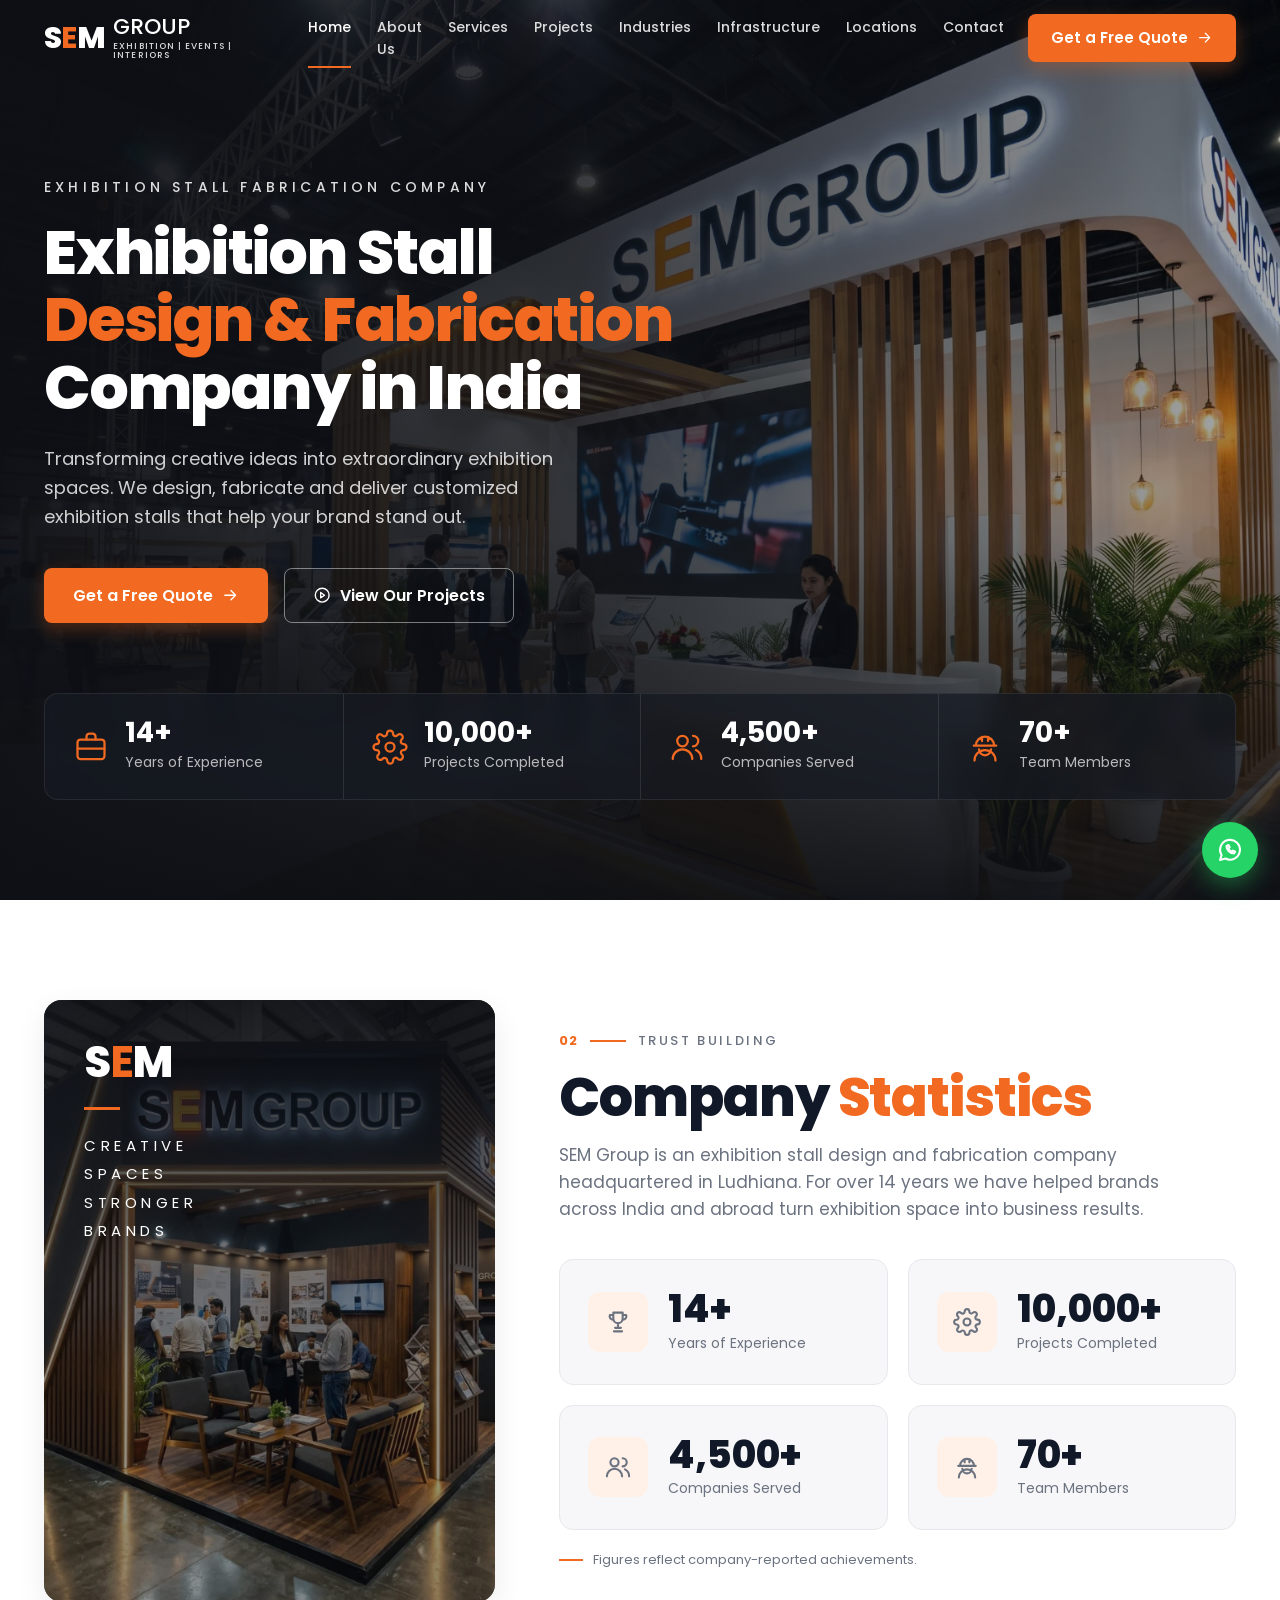
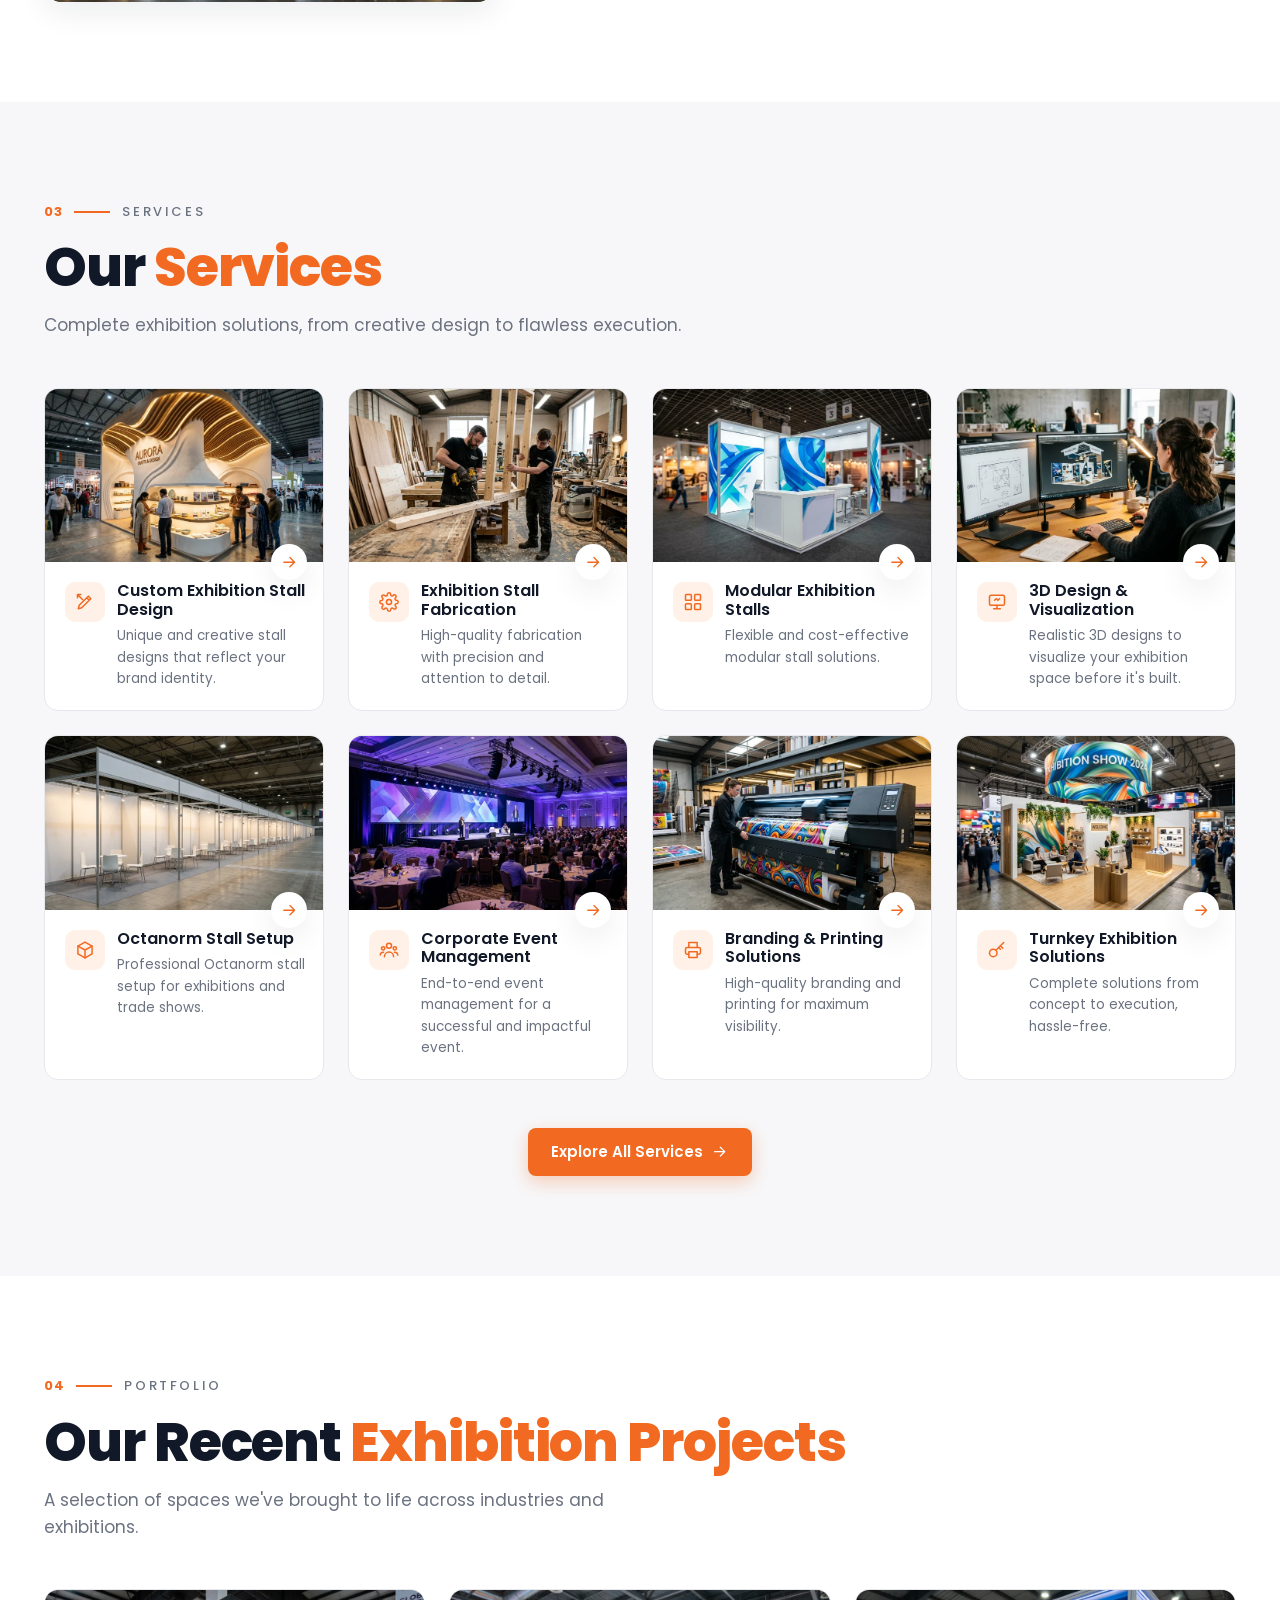
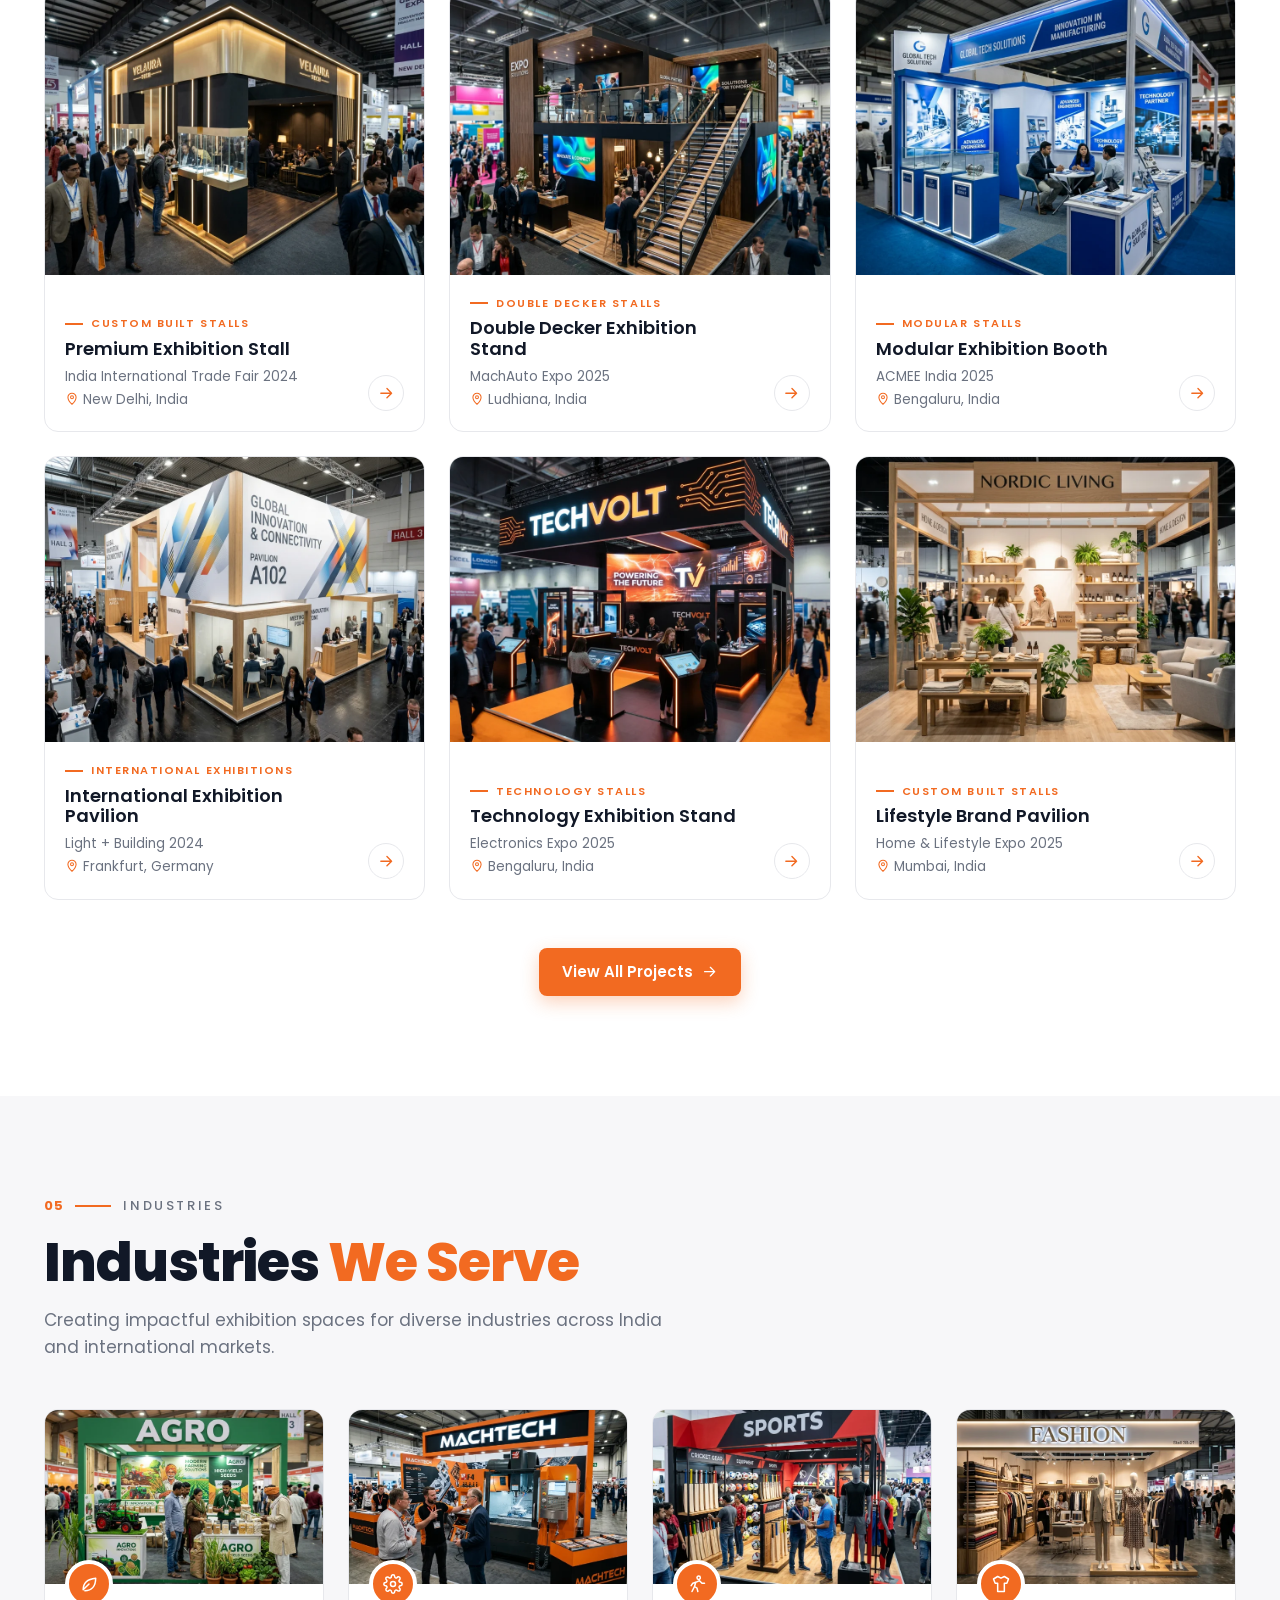
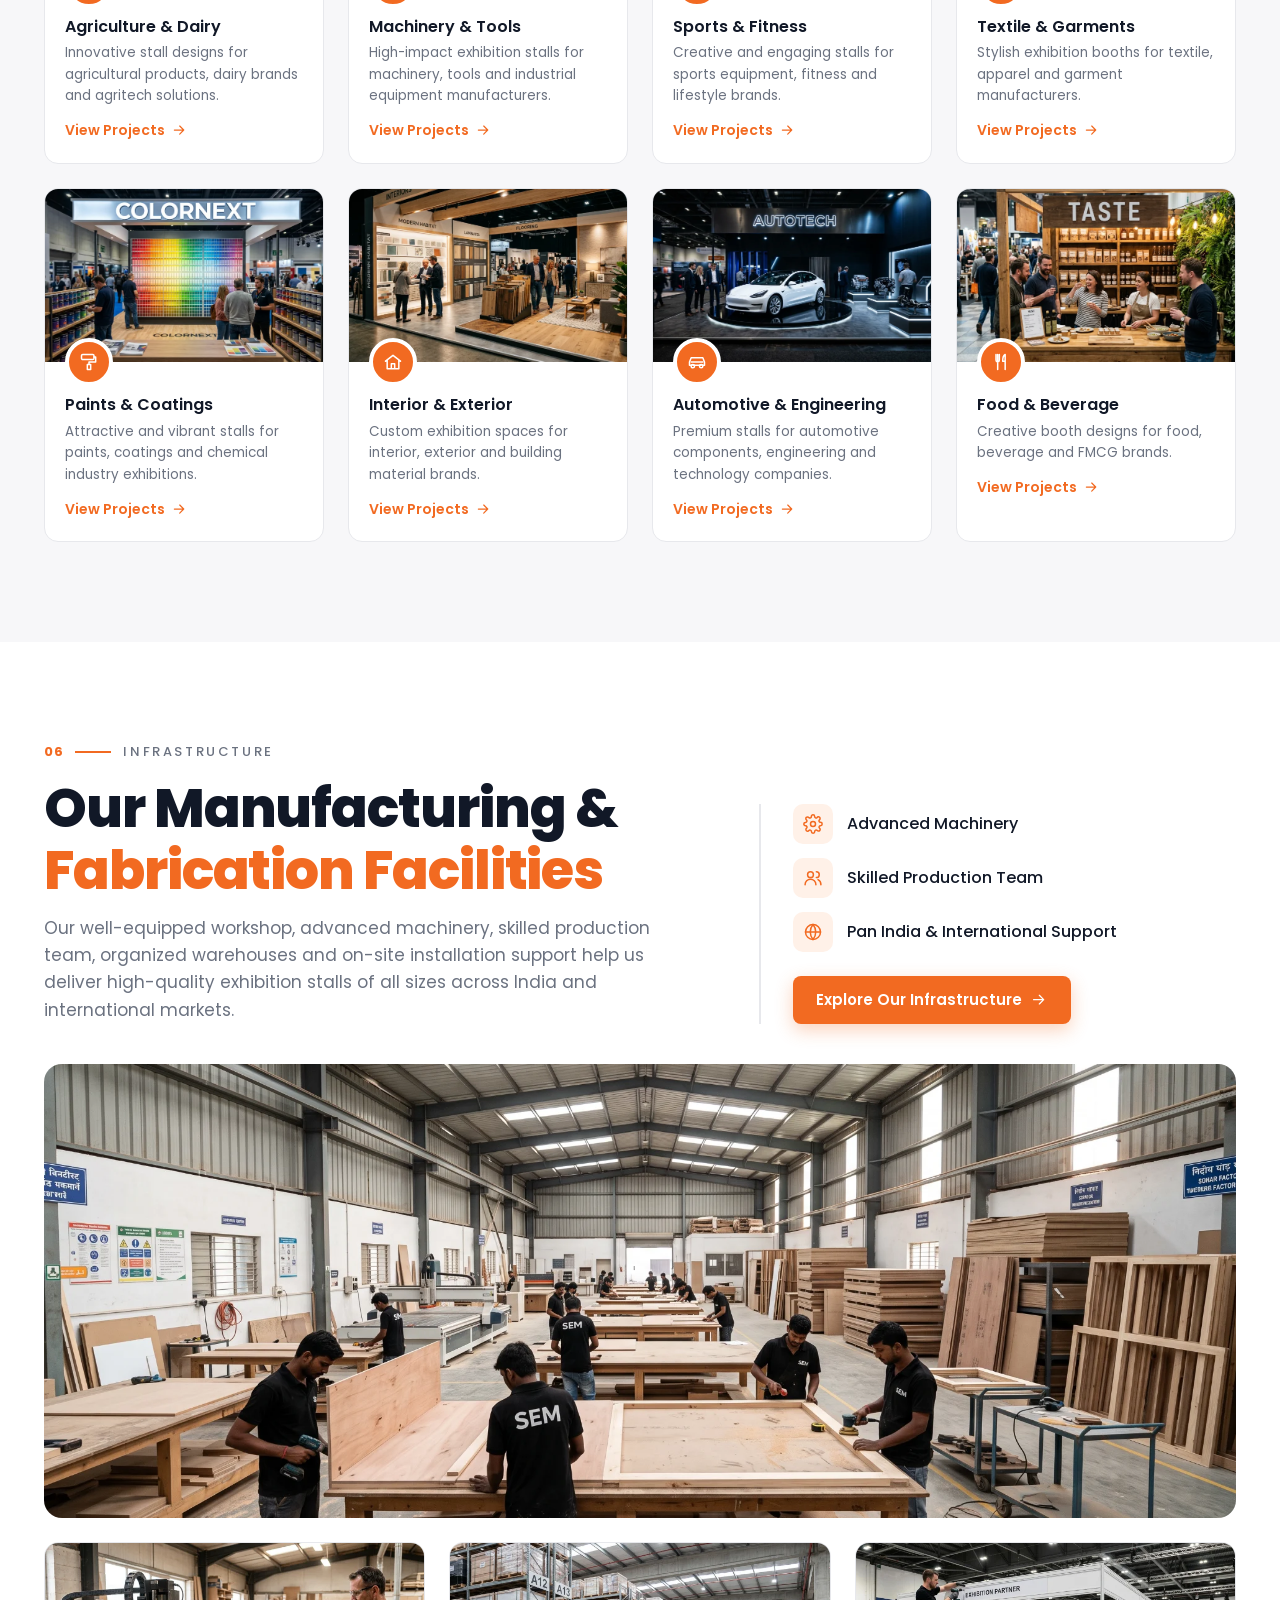
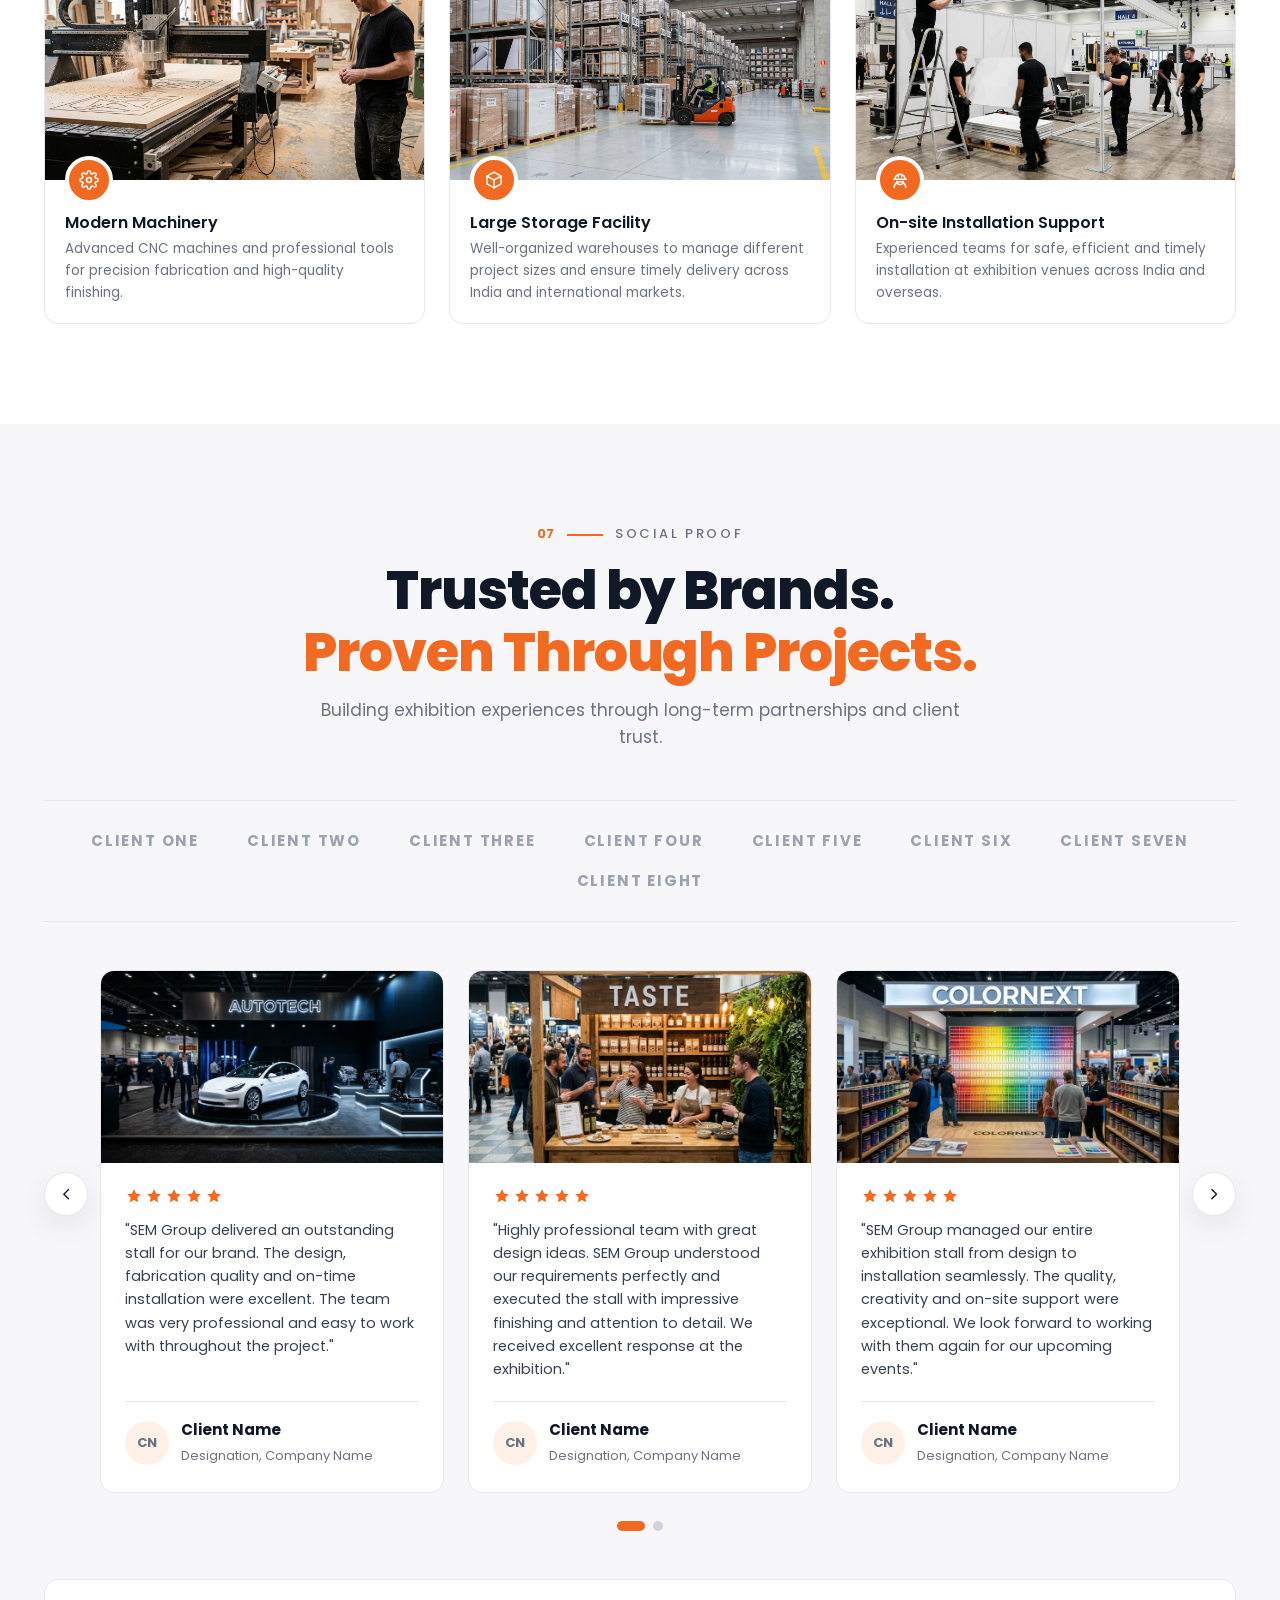
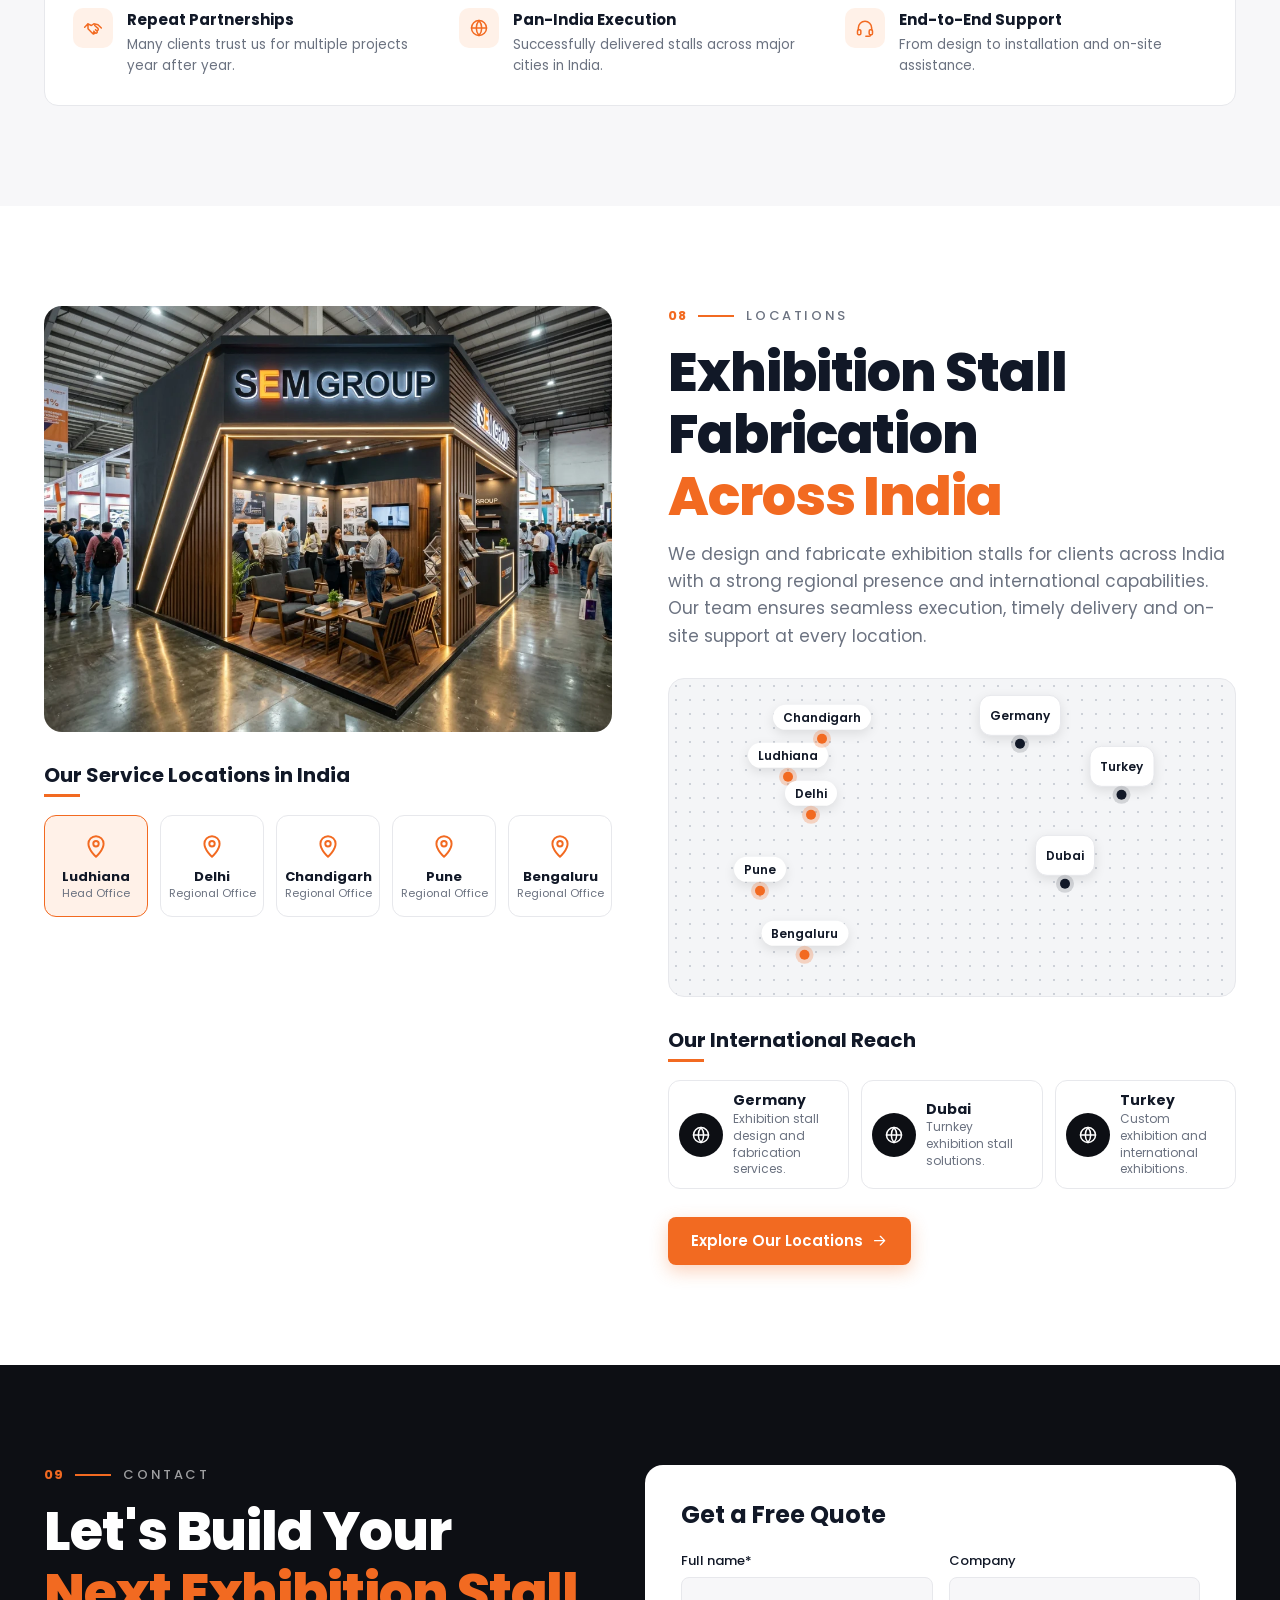
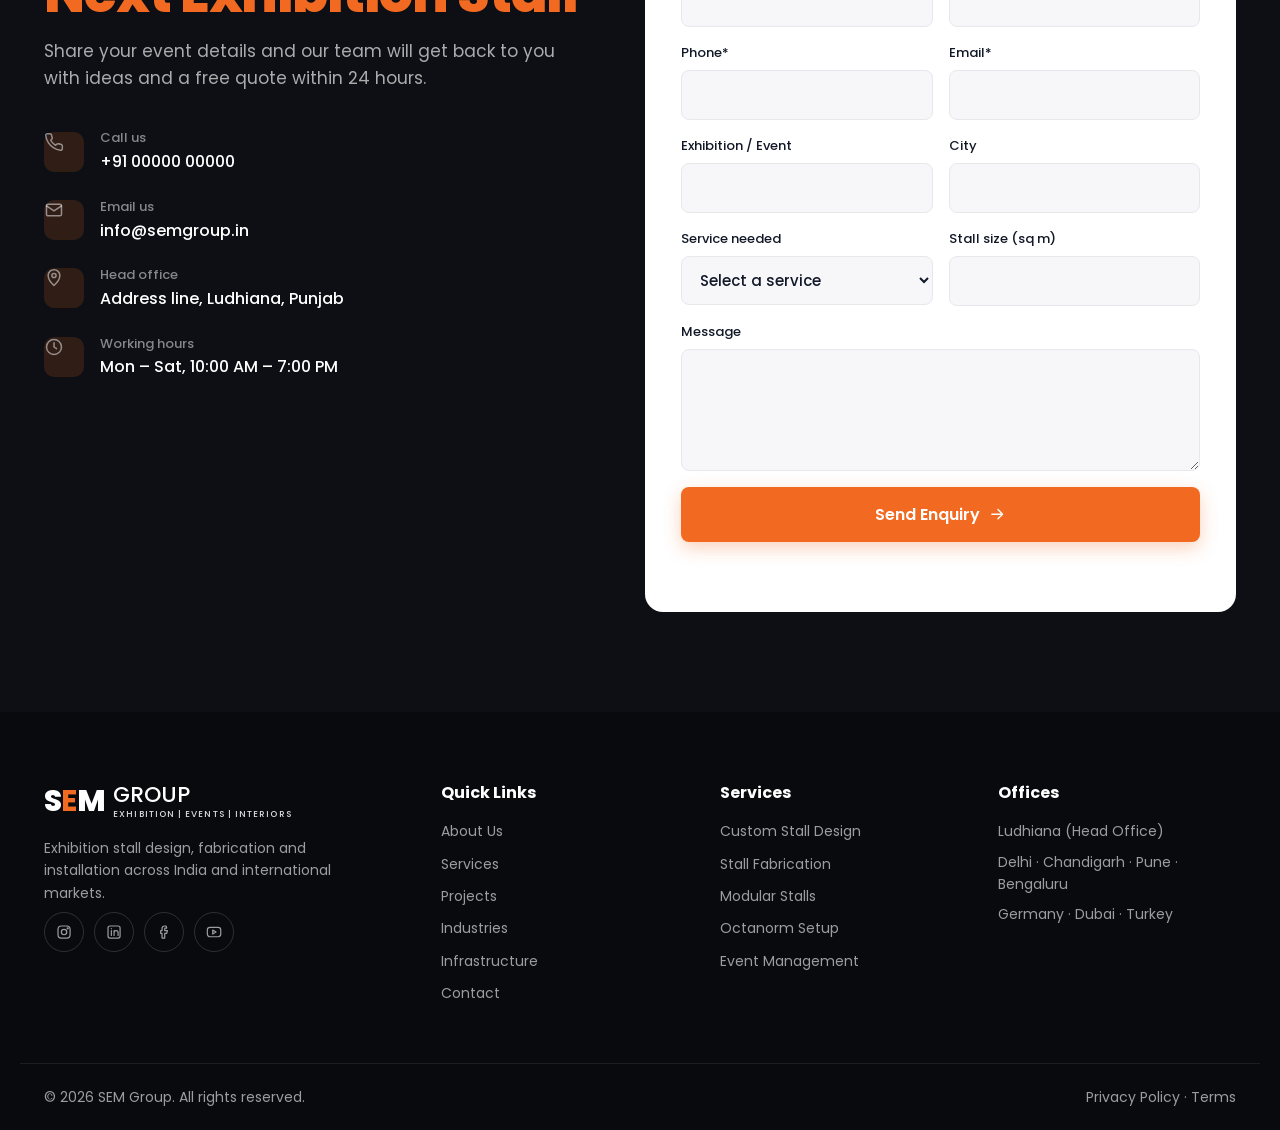
==== index.html @ d6221917 "Add SEM Group website homepage Plain HTML/CSS/JS homepage with hero, about, services, projects, indu" ====
<!doctype html>
<html lang="en">
<head>
  <meta charset="utf-8">
  <meta name="viewport" content="width=device-width, initial-scale=1">
  <title>SEM Group | Exhibition Stall Design &amp; Fabrication Company in India</title>
  <meta name="description" content="SEM Group designs, fabricates and installs custom exhibition stalls across India and internationally. Exhibitions, events and interiors.">
  <link rel="preconnect" href="https://fonts.googleapis.com">
  <link rel="preconnect" href="https://fonts.gstatic.com" crossorigin>
  <link href="https://fonts.googleapis.com/css2?family=Poppins:wght@400;500;600;700;800&display=swap" rel="stylesheet">
  <link rel="stylesheet" href="css/style.css">
</head>
<body>

<!-- Icon sprite: use with <svg class="icon"><use href="#i-name"/></svg> -->
<svg width="0" height="0" style="position:absolute" aria-hidden="true">
  <defs>
    <symbol id="i-arrow" viewBox="0 0 24 24"><path d="M5 12h14M13 6l6 6-6 6"/></symbol>
    <symbol id="i-play" viewBox="0 0 24 24"><circle cx="12" cy="12" r="9"/><path d="M10 8.5l5 3.5-5 3.5z"/></symbol>
    <symbol id="i-briefcase" viewBox="0 0 24 24"><rect x="3" y="7" width="18" height="13" rx="2"/><path d="M9 7V5a2 2 0 0 1 2-2h2a2 2 0 0 1 2 2v2M3 13h18"/></symbol>
    <symbol id="i-gear" viewBox="0 0 24 24"><circle cx="12" cy="12" r="3"/><path d="M19.4 15a1.7 1.7 0 0 0 .3 1.8l.1.1a2 2 0 1 1-2.8 2.8l-.1-.1a1.7 1.7 0 0 0-1.8-.3 1.7 1.7 0 0 0-1 1.5V21a2 2 0 1 1-4 0v-.1a1.7 1.7 0 0 0-1.1-1.5 1.7 1.7 0 0 0-1.8.3l-.1.1a2 2 0 1 1-2.8-2.8l.1-.1a1.7 1.7 0 0 0 .3-1.8 1.7 1.7 0 0 0-1.5-1H3a2 2 0 1 1 0-4h.1a1.7 1.7 0 0 0 1.5-1.1 1.7 1.7 0 0 0-.3-1.8l-.1-.1a2 2 0 1 1 2.8-2.8l.1.1a1.7 1.7 0 0 0 1.8.3H9a1.7 1.7 0 0 0 1-1.5V3a2 2 0 1 1 4 0v.1a1.7 1.7 0 0 0 1 1.5 1.7 1.7 0 0 0 1.8-.3l.1-.1a2 2 0 1 1 2.8 2.8l-.1.1a1.7 1.7 0 0 0-.3 1.8V9a1.7 1.7 0 0 0 1.5 1H21a2 2 0 1 1 0 4h-.1a1.7 1.7 0 0 0-1.5 1z"/></symbol>
    <symbol id="i-users" viewBox="0 0 24 24"><circle cx="9" cy="8" r="3.5"/><path d="M2.5 20a6.5 6.5 0 0 1 13 0M16 4.5a3.5 3.5 0 0 1 0 7M18 14a6.5 6.5 0 0 1 3.5 6"/></symbol>
    <symbol id="i-worker" viewBox="0 0 24 24"><path d="M6 11a6 6 0 0 1 12 0M4.5 11h15M10 5.3V8M14 5.3V8"/><path d="M8 13.5a4 4 0 0 0 8 0M5 21a7 7 0 0 1 14 0"/></symbol>
    <symbol id="i-trophy" viewBox="0 0 24 24"><path d="M8 4h8v5a4 4 0 0 1-8 0zM8 6H5a3 3 0 0 0 3 4M16 6h3a3 3 0 0 1-3 4M12 13v4M8.5 20h7M9.5 17h5"/></symbol>
    <symbol id="i-design" viewBox="0 0 24 24"><path d="M4 20l4-1 11-11-3-3L5 16zM14 7l3 3M3 3l6 6M3 3h4M3 3v4"/></symbol>
    <symbol id="i-grid" viewBox="0 0 24 24"><rect x="3" y="3" width="7" height="7" rx="1"/><rect x="14" y="3" width="7" height="7" rx="1"/><rect x="3" y="14" width="7" height="7" rx="1"/><rect x="14" y="14" width="7" height="7" rx="1"/></symbol>
    <symbol id="i-monitor" viewBox="0 0 24 24"><rect x="3" y="4" width="18" height="12" rx="2"/><path d="M8 20h8M12 16v4M9 10l2-2 2 2 2-2"/></symbol>
    <symbol id="i-cube" viewBox="0 0 24 24"><path d="M12 2.5l8.5 4.8v9.4L12 21.5l-8.5-4.8V7.3z"/><path d="M3.5 7.3L12 12l8.5-4.7M12 12v9.5"/></symbol>
    <symbol id="i-event" viewBox="0 0 24 24"><circle cx="12" cy="7" r="3"/><circle cx="5" cy="10" r="2"/><circle cx="19" cy="10" r="2"/><path d="M6.5 20a5.5 5.5 0 0 1 11 0M1.5 18a3.5 3.5 0 0 1 4-3.4M22.5 18a3.5 3.5 0 0 0-4-3.4"/></symbol>
    <symbol id="i-printer" viewBox="0 0 24 24"><path d="M7 9V3h10v6M7 17H5a2 2 0 0 1-2-2v-4a2 2 0 0 1 2-2h14a2 2 0 0 1 2 2v4a2 2 0 0 1-2 2h-2"/><rect x="7" y="14" width="10" height="7"/></symbol>
    <symbol id="i-key" viewBox="0 0 24 24"><circle cx="7.5" cy="15.5" r="4.5"/><path d="M10.7 12.3L20 3M16 7l3 3M14 9l2 2"/></symbol>
    <symbol id="i-pin" viewBox="0 0 24 24"><path d="M12 21s7-6.2 7-12a7 7 0 0 0-14 0c0 5.8 7 12 7 12z"/><circle cx="12" cy="9" r="2.5"/></symbol>
    <symbol id="i-phone" viewBox="0 0 24 24"><path d="M22 16.9v3a2 2 0 0 1-2.2 2 19.8 19.8 0 0 1-8.6-3.1 19.5 19.5 0 0 1-6-6A19.8 19.8 0 0 1 2.1 4.2 2 2 0 0 1 4.1 2h3a2 2 0 0 1 2 1.7c.1 1 .4 1.9.7 2.8a2 2 0 0 1-.5 2.1L8 9.9a16 16 0 0 0 6 6l1.3-1.3a2 2 0 0 1 2.1-.5c.9.3 1.8.6 2.8.7a2 2 0 0 1 1.7 2z"/></symbol>
    <symbol id="i-mail" viewBox="0 0 24 24"><rect x="3" y="5" width="18" height="14" rx="2"/><path d="M3 7l9 6 9-6"/></symbol>
    <symbol id="i-clock" viewBox="0 0 24 24"><circle cx="12" cy="12" r="9"/><path d="M12 7v5l3 2"/></symbol>
    <symbol id="i-globe" viewBox="0 0 24 24"><circle cx="12" cy="12" r="9"/><path d="M3 12h18M12 3a14 14 0 0 1 0 18M12 3a14 14 0 0 0 0 18"/></symbol>
    <symbol id="i-headset" viewBox="0 0 24 24"><path d="M4 14v-2a8 8 0 0 1 16 0v2"/><rect x="3" y="14" width="4" height="6" rx="1.5"/><rect x="17" y="14" width="4" height="6" rx="1.5"/><path d="M19 20a3 3 0 0 1-3 2h-3"/></symbol>
    <symbol id="i-handshake" viewBox="0 0 24 24"><path d="M2 11l4-4 4 2 3-2 5 1 4 4M6 7v6l5 5a1.5 1.5 0 0 0 2-2M11 18l1 1a1.5 1.5 0 0 0 2-2l-1-1M14 17l1 1a1.5 1.5 0 0 0 2-2l-2-2M17 15a1.5 1.5 0 0 0 1-2.5L14 9"/></symbol>
    <symbol id="i-check" viewBox="0 0 24 24"><circle cx="12" cy="12" r="9"/><path d="M8 12l3 3 5-6"/></symbol>
    <symbol id="i-star" viewBox="0 0 24 24"><path d="M12 3l2.8 5.7 6.2.9-4.5 4.4 1 6.2L12 17.3 6.5 20.2l1-6.2L3 9.6l6.2-.9z"/></symbol>
    <symbol id="i-chev-l" viewBox="0 0 24 24"><path d="M15 6l-6 6 6 6"/></symbol>
    <symbol id="i-chev-r" viewBox="0 0 24 24"><path d="M9 6l6 6-6 6"/></symbol>
    <symbol id="i-menu" viewBox="0 0 24 24"><path d="M4 7h16M4 12h16M4 17h16"/></symbol>
    <symbol id="i-close" viewBox="0 0 24 24"><path d="M6 6l12 12M18 6L6 18"/></symbol>
    <symbol id="i-leaf" viewBox="0 0 24 24"><path d="M5 19c0-8 5-13 15-14 0 10-5 15-13 15M5 19l7-7"/></symbol>
    <symbol id="i-run" viewBox="0 0 24 24"><circle cx="14" cy="4.5" r="2"/><path d="M6 21l3-6 3 2 1 4M9 15l1.5-5L15 8l3 3h3M10.5 10L7 11l-2 3"/></symbol>
    <symbol id="i-shirt" viewBox="0 0 24 24"><path d="M8 3l4 2 4-2 5 3-2 5h-3v10H8V11H5L3 6z"/></symbol>
    <symbol id="i-paint" viewBox="0 0 24 24"><rect x="3" y="3" width="15" height="6" rx="1.5"/><path d="M18 6h2v6h-8v3M10 15h4v6h-4z"/></symbol>
    <symbol id="i-home" viewBox="0 0 24 24"><path d="M3 11l9-7 9 7M5 9.5V20h14V9.5M10 20v-6h4v6"/></symbol>
    <symbol id="i-car" viewBox="0 0 24 24"><path d="M5 16H3v-4l2-5h14l2 5v4h-2M7 16h10"/><circle cx="7" cy="17" r="2"/><circle cx="17" cy="17" r="2"/><path d="M5 12h14"/></symbol>
    <symbol id="i-food" viewBox="0 0 24 24"><path d="M6 3v7a2 2 0 0 0 4 0V3M8 3v18M17 21V3c-2 1-3 4-3 8h3"/></symbol>
    <symbol id="i-whatsapp" viewBox="0 0 24 24"><path d="M3.5 20.5l1.3-4.2A8.5 8.5 0 1 1 8 19.3z"/><path d="M9 8.5c0 3.5 3 6.5 6.5 6.5l1-1.5-2-1-1 1c-1.2-.5-2.3-1.6-2.8-2.8l1-1-1-2z"/></symbol>
    <symbol id="i-insta" viewBox="0 0 24 24"><rect x="3" y="3" width="18" height="18" rx="5"/><circle cx="12" cy="12" r="4"/><circle cx="17.5" cy="6.5" r=".8"/></symbol>
    <symbol id="i-linkedin" viewBox="0 0 24 24"><rect x="3" y="3" width="18" height="18" rx="3"/><path d="M8 10v7M8 7v.01M12 17v-7M12 13a3 3 0 0 1 6 0v4"/></symbol>
    <symbol id="i-facebook" viewBox="0 0 24 24"><path d="M15 3h-2a4 4 0 0 0-4 4v3H7v4h2v7h4v-7h3l1-4h-4V7a1 1 0 0 1 1-1h2z"/></symbol>
    <symbol id="i-youtube" viewBox="0 0 24 24"><rect x="2" y="5" width="20" height="14" rx="4"/><path d="M10 9l5 3-5 3z"/></symbol>
  </defs>
</svg>

<!-- ============ HEADER ============ -->
<header class="site-header" id="top">
  <div class="container header-inner">
    <a href="#top" class="logo" aria-label="SEM Group home">
      <!-- TODO: replace with real logo: <img src="images/logo-white.svg" alt="SEM Group"> -->
      <span class="logo-mark">S<b>E</b>M</span>
      <span class="logo-text">GROUP<small>Exhibition | Events | Interiors</small></span>
    </a>

    <nav class="main-nav" id="mainNav" aria-label="Main">
      <a href="#top" class="active">Home</a>
      <a href="#about">About Us</a>
      <a href="#services">Services</a>
      <a href="#projects">Projects</a>
      <a href="#industries">Industries</a>
      <a href="#infrastructure">Infrastructure</a>
      <a href="#locations">Locations</a>
      <a href="#contact">Contact</a>
      <a href="#contact" class="btn btn-primary nav-cta-mobile">Get a Free Quote <svg class="icon"><use href="#i-arrow"/></svg></a>
    </nav>

    <a href="#contact" class="btn btn-primary header-cta">Get a Free Quote <svg class="icon"><use href="#i-arrow"/></svg></a>
    <button class="nav-toggle" id="navToggle" aria-label="Open menu" aria-expanded="false" aria-controls="mainNav">
      <svg class="icon"><use href="#i-menu"/></svg>
    </button>
  </div>
</header>

<main>

<!-- ============ 1. HERO ============ -->
<section class="hero">
  <img class="hero-bg" src="images/hero-sem-stall.webp" alt="" aria-hidden="true">
  <div class="container hero-inner">
    <div class="hero-content hero-in">
      <p class="eyebrow">Exhibition Stall Fabrication Company</p>
      <h1>Exhibition Stall<br><span>Design &amp; Fabrication</span><br>Company in India</h1>
      <p class="hero-text">Transforming creative ideas into extraordinary exhibition spaces. We design, fabricate and deliver customized exhibition stalls that help your brand stand out.</p>
      <div class="hero-buttons">
        <a href="#contact" class="btn btn-primary btn-lg">Get a Free Quote <svg class="icon"><use href="#i-arrow"/></svg></a>
        <a href="#projects" class="btn btn-ghost btn-lg"><svg class="icon"><use href="#i-play"/></svg> View Our Projects</a>
      </div>
    </div>

    <div class="hero-stats hero-in delay">
      <div class="hero-stat"><svg class="icon"><use href="#i-briefcase"/></svg><div><strong><span class="count" data-target="14">0</span>+</strong><span>Years of Experience</span></div></div>
      <div class="hero-stat"><svg class="icon"><use href="#i-gear"/></svg><div><strong><span class="count" data-target="10000">0</span>+</strong><span>Projects Completed</span></div></div>
      <div class="hero-stat"><svg class="icon"><use href="#i-users"/></svg><div><strong><span class="count" data-target="4500">0</span>+</strong><span>Companies Served</span></div></div>
      <div class="hero-stat"><svg class="icon"><use href="#i-worker"/></svg><div><strong><span class="count" data-target="70">0</span>+</strong><span>Team Members</span></div></div>
    </div>
  </div>
</section>

<!-- ============ 2. ABOUT + STATS ============ -->
<section class="section about" id="about">
  <div class="container about-grid">
    <div class="about-poster reveal">
      <img src="images/about-sem-stall.webp" loading="lazy" alt="SEM Group exhibition stall">
      <div class="poster-overlay">
        <span class="logo-mark">S<b>E</b>M</span>
        <span class="poster-line"></span>
        <p>Creative<br>Spaces<br>Stronger<br>Brands</p>
      </div>
    </div>

    <div class="about-content reveal">
      <p class="section-label"><b>02</b> Trust Building</p>
      <h2 class="section-title">Company <span>Statistics</span></h2>
      <!-- TODO: replace with the real "About us" text -->
      <p class="section-sub">SEM Group is an exhibition stall design and fabrication company headquartered in Ludhiana. For over 14 years we have helped brands across India and abroad turn exhibition space into business results.</p>

      <div class="stat-grid">
        <div class="stat-card"><span class="icon-box"><svg class="icon"><use href="#i-trophy"/></svg></span><div><strong><span class="count" data-target="14">0</span>+</strong><span>Years of Experience</span></div></div>
        <div class="stat-card"><span class="icon-box"><svg class="icon"><use href="#i-gear"/></svg></span><div><strong><span class="count" data-target="10000">0</span>+</strong><span>Projects Completed</span></div></div>
        <div class="stat-card"><span class="icon-box"><svg class="icon"><use href="#i-users"/></svg></span><div><strong><span class="count" data-target="4500">0</span>+</strong><span>Companies Served</span></div></div>
        <div class="stat-card"><span class="icon-box"><svg class="icon"><use href="#i-worker"/></svg></span><div><strong><span class="count" data-target="70">0</span>+</strong><span>Team Members</span></div></div>
      </div>
      <p class="fine-print">Figures reflect company-reported achievements.</p>
    </div>
  </div>
</section>

<!-- ============ 3. SERVICES ============ -->
<section class="section services" id="services">
  <div class="container">
    <div class="section-head reveal">
      <p class="section-label"><b>03</b> Services</p>
      <h2 class="section-title">Our <span>Services</span></h2>
      <p class="section-sub">Complete exhibition solutions, from creative design to flawless execution.</p>
    </div>

    <div class="card-grid cols-4">
      <article class="service-card reveal">
        <img src="images/service-custom-design.webp" loading="lazy" alt="Custom exhibition stall design">
        <div class="card-body">
          <span class="icon-box"><svg class="icon"><use href="#i-design"/></svg></span>
          <div><h3>Custom Exhibition Stall Design</h3><p>Unique and creative stall designs that reflect your brand identity.</p></div>
          <a href="#contact" class="circle-link" aria-label="Enquire about custom stall design"><svg class="icon"><use href="#i-arrow"/></svg></a>
        </div>
      </article>
      <article class="service-card reveal">
        <img src="images/service-fabrication.webp" loading="lazy" alt="Exhibition stall fabrication workshop">
        <div class="card-body">
          <span class="icon-box"><svg class="icon"><use href="#i-gear"/></svg></span>
          <div><h3>Exhibition Stall Fabrication</h3><p>High-quality fabrication with precision and attention to detail.</p></div>
          <a href="#contact" class="circle-link" aria-label="Enquire about stall fabrication"><svg class="icon"><use href="#i-arrow"/></svg></a>
        </div>
      </article>
      <article class="service-card reveal">
        <img src="images/service-modular.webp" loading="lazy" alt="Modular exhibition stall">
        <div class="card-body">
          <span class="icon-box"><svg class="icon"><use href="#i-grid"/></svg></span>
          <div><h3>Modular Exhibition Stalls</h3><p>Flexible and cost-effective modular stall solutions.</p></div>
          <a href="#contact" class="circle-link" aria-label="Enquire about modular stalls"><svg class="icon"><use href="#i-arrow"/></svg></a>
        </div>
      </article>
      <article class="service-card reveal">
        <img src="images/service-3d-design.webp" loading="lazy" alt="3D stall design render">
        <div class="card-body">
          <span class="icon-box"><svg class="icon"><use href="#i-monitor"/></svg></span>
          <div><h3>3D Design &amp; Visualization</h3><p>Realistic 3D designs to visualize your exhibition space before it's built.</p></div>
          <a href="#contact" class="circle-link" aria-label="Enquire about 3D design"><svg class="icon"><use href="#i-arrow"/></svg></a>
        </div>
      </article>
      <article class="service-card reveal">
        <img src="images/service-octanorm.webp" loading="lazy" alt="Octanorm stall setup">
        <div class="card-body">
          <span class="icon-box"><svg class="icon"><use href="#i-cube"/></svg></span>
          <div><h3>Octanorm Stall Setup</h3><p>Professional Octanorm stall setup for exhibitions and trade shows.</p></div>
          <a href="#contact" class="circle-link" aria-label="Enquire about Octanorm setup"><svg class="icon"><use href="#i-arrow"/></svg></a>
        </div>
      </article>
      <article class="service-card reveal">
        <img src="images/service-corporate-event.webp" loading="lazy" alt="Corporate event stage">
        <div class="card-body">
          <span class="icon-box"><svg class="icon"><use href="#i-event"/></svg></span>
          <div><h3>Corporate Event Management</h3><p>End-to-end event management for a successful and impactful event.</p></div>
          <a href="#contact" class="circle-link" aria-label="Enquire about event management"><svg class="icon"><use href="#i-arrow"/></svg></a>
        </div>
      </article>
      <article class="service-card reveal">
        <img src="images/service-branding-printing.webp" loading="lazy" alt="Large format printing">
        <div class="card-body">
          <span class="icon-box"><svg class="icon"><use href="#i-printer"/></svg></span>
          <div><h3>Branding &amp; Printing Solutions</h3><p>High-quality branding and printing for maximum visibility.</p></div>
          <a href="#contact" class="circle-link" aria-label="Enquire about branding and printing"><svg class="icon"><use href="#i-arrow"/></svg></a>
        </div>
      </article>
      <article class="service-card reveal">
        <img src="images/service-turnkey.webp" loading="lazy" alt="Completed turnkey exhibition stall">
        <div class="card-body">
          <span class="icon-box"><svg class="icon"><use href="#i-key"/></svg></span>
          <div><h3>Turnkey Exhibition Solutions</h3><p>Complete solutions from concept to execution, hassle-free.</p></div>
          <a href="#contact" class="circle-link" aria-label="Enquire about turnkey solutions"><svg class="icon"><use href="#i-arrow"/></svg></a>
        </div>
      </article>
    </div>

    <div class="center-cta reveal"><a href="#contact" class="btn btn-primary">Explore All Services <svg class="icon"><use href="#i-arrow"/></svg></a></div>
  </div>
</section>

<!-- ============ 4. PROJECTS ============ -->
<section class="section projects" id="projects">
  <div class="container">
    <div class="section-head reveal">
      <p class="section-label"><b>04</b> Portfolio</p>
      <h2 class="section-title">Our Recent <span>Exhibition Projects</span></h2>
      <p class="section-sub">A selection of spaces we've brought to life across industries and exhibitions.</p>
    </div>

    <!-- TODO: replace with real projects (photo, category, name, event + year, city) -->
    <div class="card-grid cols-3">
      <article class="project-card reveal">
        <button class="project-img" data-lightbox aria-label="View larger photo: Premium Exhibition Stall"><img src="images/project-premium-stall.webp" loading="lazy" alt="Premium exhibition stall"></button>
        <div class="card-body">
          <div><p class="card-cat">Custom Built Stalls</p><h3>Premium Exhibition Stall</h3><p class="card-meta">India International Trade Fair 2024<br><svg class="icon"><use href="#i-pin"/></svg> New Delhi, India</p></div>
          <a href="#contact" class="circle-link" aria-label="Enquire about a similar stall"><svg class="icon"><use href="#i-arrow"/></svg></a>
        </div>
      </article>
      <article class="project-card reveal">
        <button class="project-img" data-lightbox aria-label="View larger photo: Double Decker Exhibition Stand"><img src="images/project-double-decker.webp" loading="lazy" alt="Double decker exhibition stand"></button>
        <div class="card-body">
          <div><p class="card-cat">Double Decker Stalls</p><h3>Double Decker Exhibition Stand</h3><p class="card-meta">MachAuto Expo 2025<br><svg class="icon"><use href="#i-pin"/></svg> Ludhiana, India</p></div>
          <a href="#contact" class="circle-link" aria-label="Enquire about a similar stall"><svg class="icon"><use href="#i-arrow"/></svg></a>
        </div>
      </article>
      <article class="project-card reveal">
        <button class="project-img" data-lightbox aria-label="View larger photo: Modular Exhibition Booth"><img src="images/project-modular-booth.webp" loading="lazy" alt="Modular exhibition booth"></button>
        <div class="card-body">
          <div><p class="card-cat">Modular Stalls</p><h3>Modular Exhibition Booth</h3><p class="card-meta">ACMEE India 2025<br><svg class="icon"><use href="#i-pin"/></svg> Bengaluru, India</p></div>
          <a href="#contact" class="circle-link" aria-label="Enquire about a similar stall"><svg class="icon"><use href="#i-arrow"/></svg></a>
        </div>
      </article>
      <article class="project-card reveal">
        <button class="project-img" data-lightbox aria-label="View larger photo: International Exhibition Pavilion"><img src="images/project-international-pavilion.webp" loading="lazy" alt="International exhibition pavilion"></button>
        <div class="card-body">
          <div><p class="card-cat">International Exhibitions</p><h3>International Exhibition Pavilion</h3><p class="card-meta">Light + Building 2024<br><svg class="icon"><use href="#i-pin"/></svg> Frankfurt, Germany</p></div>
          <a href="#contact" class="circle-link" aria-label="Enquire about a similar stall"><svg class="icon"><use href="#i-arrow"/></svg></a>
        </div>
      </article>
      <article class="project-card reveal">
        <button class="project-img" data-lightbox aria-label="View larger photo: Technology Exhibition Stand"><img src="images/project-technology-stand.webp" loading="lazy" alt="Technology exhibition stand"></button>
        <div class="card-body">
          <div><p class="card-cat">Technology Stalls</p><h3>Technology Exhibition Stand</h3><p class="card-meta">Electronics Expo 2025<br><svg class="icon"><use href="#i-pin"/></svg> Bengaluru, India</p></div>
          <a href="#contact" class="circle-link" aria-label="Enquire about a similar stall"><svg class="icon"><use href="#i-arrow"/></svg></a>
        </div>
      </article>
      <article class="project-card reveal">
        <button class="project-img" data-lightbox aria-label="View larger photo: Lifestyle Brand Pavilion"><img src="images/project-lifestyle-pavilion.webp" loading="lazy" alt="White and wood lifestyle brand pavilion"></button>
        <div class="card-body">
          <div><p class="card-cat">Custom Built Stalls</p><h3>Lifestyle Brand Pavilion</h3><p class="card-meta">Home &amp; Lifestyle Expo 2025<br><svg class="icon"><use href="#i-pin"/></svg> Mumbai, India</p></div>
          <a href="#contact" class="circle-link" aria-label="Enquire about a similar stall"><svg class="icon"><use href="#i-arrow"/></svg></a>
        </div>
      </article>
    </div>

    <div class="center-cta reveal"><a href="#contact" class="btn btn-primary">View All Projects <svg class="icon"><use href="#i-arrow"/></svg></a></div>
  </div>
</section>

<!-- ============ 5. INDUSTRIES ============ -->
<section class="section industries" id="industries">
  <div class="container">
    <div class="section-head reveal">
      <p class="section-label"><b>05</b> Industries</p>
      <h2 class="section-title">Industries <span>We Serve</span></h2>
      <p class="section-sub">Creating impactful exhibition spaces for diverse industries across India and international markets.</p>
    </div>

    <div class="card-grid cols-4">
      <article class="industry-card reveal"><img src="images/industry-agriculture.webp" loading="lazy" alt="Agriculture exhibition stall"><div class="card-body"><span class="icon-badge"><svg class="icon"><use href="#i-leaf"/></svg></span><h3>Agriculture &amp; Dairy</h3><p>Innovative stall designs for agricultural products, dairy brands and agritech solutions.</p><a href="#projects" class="text-link">View Projects <svg class="icon"><use href="#i-arrow"/></svg></a></div></article>
      <article class="industry-card reveal"><img src="images/industry-machinery.webp" loading="lazy" alt="Machinery exhibition stall"><div class="card-body"><span class="icon-badge"><svg class="icon"><use href="#i-gear"/></svg></span><h3>Machinery &amp; Tools</h3><p>High-impact exhibition stalls for machinery, tools and industrial equipment manufacturers.</p><a href="#projects" class="text-link">View Projects <svg class="icon"><use href="#i-arrow"/></svg></a></div></article>
      <article class="industry-card reveal"><img src="images/industry-sports.webp" loading="lazy" alt="Sports exhibition stall"><div class="card-body"><span class="icon-badge"><svg class="icon"><use href="#i-run"/></svg></span><h3>Sports &amp; Fitness</h3><p>Creative and engaging stalls for sports equipment, fitness and lifestyle brands.</p><a href="#projects" class="text-link">View Projects <svg class="icon"><use href="#i-arrow"/></svg></a></div></article>
      <article class="industry-card reveal"><img src="images/industry-textile.webp" loading="lazy" alt="Textile exhibition stall"><div class="card-body"><span class="icon-badge"><svg class="icon"><use href="#i-shirt"/></svg></span><h3>Textile &amp; Garments</h3><p>Stylish exhibition booths for textile, apparel and garment manufacturers.</p><a href="#projects" class="text-link">View Projects <svg class="icon"><use href="#i-arrow"/></svg></a></div></article>
      <article class="industry-card reveal"><img src="images/industry-paints.webp" loading="lazy" alt="Paints exhibition stall"><div class="card-body"><span class="icon-badge"><svg class="icon"><use href="#i-paint"/></svg></span><h3>Paints &amp; Coatings</h3><p>Attractive and vibrant stalls for paints, coatings and chemical industry exhibitions.</p><a href="#projects" class="text-link">View Projects <svg class="icon"><use href="#i-arrow"/></svg></a></div></article>
      <article class="industry-card reveal"><img src="images/industry-interior.webp" loading="lazy" alt="Interior products exhibition stall"><div class="card-body"><span class="icon-badge"><svg class="icon"><use href="#i-home"/></svg></span><h3>Interior &amp; Exterior</h3><p>Custom exhibition spaces for interior, exterior and building material brands.</p><a href="#projects" class="text-link">View Projects <svg class="icon"><use href="#i-arrow"/></svg></a></div></article>
      <article class="industry-card reveal"><img src="images/industry-automotive.webp" loading="lazy" alt="Automotive exhibition stall"><div class="card-body"><span class="icon-badge"><svg class="icon"><use href="#i-car"/></svg></span><h3>Automotive &amp; Engineering</h3><p>Premium stalls for automotive components, engineering and technology companies.</p><a href="#projects" class="text-link">View Projects <svg class="icon"><use href="#i-arrow"/></svg></a></div></article>
      <article class="industry-card reveal"><img src="images/industry-food.webp" loading="lazy" alt="Food and beverage exhibition stall"><div class="card-body"><span class="icon-badge"><svg class="icon"><use href="#i-food"/></svg></span><h3>Food &amp; Beverage</h3><p>Creative booth designs for food, beverage and FMCG brands.</p><a href="#projects" class="text-link">View Projects <svg class="icon"><use href="#i-arrow"/></svg></a></div></article>
    </div>
  </div>
</section>

<!-- ============ 6. INFRASTRUCTURE ============ -->
<section class="section infrastructure" id="infrastructure">
  <div class="container">
    <div class="infra-head reveal">
      <div>
        <p class="section-label"><b>06</b> Infrastructure</p>
        <h2 class="section-title">Our Manufacturing &amp;<br><span>Fabrication Facilities</span></h2>
        <p class="section-sub">Our well-equipped workshop, advanced machinery, skilled production team, organized warehouses and on-site installation support help us deliver high-quality exhibition stalls of all sizes across India and international markets.</p>
      </div>
      <div class="infra-points">
        <p><span class="icon-box sm"><svg class="icon"><use href="#i-gear"/></svg></span>Advanced Machinery</p>
        <p><span class="icon-box sm"><svg class="icon"><use href="#i-users"/></svg></span>Skilled Production Team</p>
        <p><span class="icon-box sm"><svg class="icon"><use href="#i-globe"/></svg></span>Pan India &amp; International Support</p>
        <a href="#contact" class="btn btn-primary">Explore Our Infrastructure <svg class="icon"><use href="#i-arrow"/></svg></a>
      </div>
    </div>

    <div class="infra-main reveal"><img src="images/infra-workshop.webp" loading="lazy" alt="SEM Group fabrication workshop"></div>

    <div class="card-grid cols-3">
      <article class="infra-card reveal"><img src="images/infra-machinery.webp" loading="lazy" alt="CNC machinery"><div class="card-body"><span class="icon-badge"><svg class="icon"><use href="#i-gear"/></svg></span><h3>Modern Machinery</h3><p>Advanced CNC machines and professional tools for precision fabrication and high-quality finishing.</p></div></article>
      <article class="infra-card reveal"><img src="images/infra-storage.webp" loading="lazy" alt="Storage warehouse"><div class="card-body"><span class="icon-badge"><svg class="icon"><use href="#i-cube"/></svg></span><h3>Large Storage Facility</h3><p>Well-organized warehouses to manage different project sizes and ensure timely delivery across India and international markets.</p></div></article>
      <article class="infra-card reveal"><img src="images/infra-installation.webp" loading="lazy" alt="On-site installation team"><div class="card-body"><span class="icon-badge"><svg class="icon"><use href="#i-worker"/></svg></span><h3>On-site Installation Support</h3><p>Experienced teams for safe, efficient and timely installation at exhibition venues across India and overseas.</p></div></article>
    </div>
  </div>
</section>

<!-- ============ 7. CLIENTS + TESTIMONIALS ============ -->
<section class="section testimonials" id="testimonials">
  <div class="container">
    <div class="section-head center reveal">
      <p class="section-label"><b>07</b> Social Proof</p>
      <h2 class="section-title">Trusted by Brands.<br><span>Proven Through Projects.</span></h2>
      <p class="section-sub">Building exhibition experiences through long-term partnerships and client trust.</p>
    </div>

    <!-- TODO: replace with real client logos: <img src="images/clients/name.svg" alt="Client name"> -->
    <div class="client-logos reveal">
      <span>CLIENT ONE</span><span>CLIENT TWO</span><span>CLIENT THREE</span><span>CLIENT FOUR</span><span>CLIENT FIVE</span><span>CLIENT SIX</span><span>CLIENT SEVEN</span><span>CLIENT EIGHT</span>
    </div>

    <!-- TODO: replace with real testimonials -->
    <div class="slider reveal" id="testimonialSlider">
      <button class="slider-btn prev" aria-label="Previous testimonial"><svg class="icon"><use href="#i-chev-l"/></svg></button>
      <div class="slider-viewport">
        <div class="slider-track">
          <article class="testimonial">
            <img src="images/industry-automotive.webp" loading="lazy" alt="Stall built for client">
            <div class="testimonial-body">
              <div class="stars" aria-label="5 out of 5 stars"><svg class="icon"><use href="#i-star"/></svg><svg class="icon"><use href="#i-star"/></svg><svg class="icon"><use href="#i-star"/></svg><svg class="icon"><use href="#i-star"/></svg><svg class="icon"><use href="#i-star"/></svg></div>
              <blockquote>"SEM Group delivered an outstanding stall for our brand. The design, fabrication quality and on-time installation were excellent. The team was very professional and easy to work with throughout the project."</blockquote>
              <div class="person"><span class="avatar">CN</span><div><strong>Client Name</strong><span>Designation, Company Name</span></div></div>
            </div>
          </article>
          <article class="testimonial">
            <img src="images/industry-food.webp" loading="lazy" alt="Stall built for client">
            <div class="testimonial-body">
              <div class="stars" aria-label="5 out of 5 stars"><svg class="icon"><use href="#i-star"/></svg><svg class="icon"><use href="#i-star"/></svg><svg class="icon"><use href="#i-star"/></svg><svg class="icon"><use href="#i-star"/></svg><svg class="icon"><use href="#i-star"/></svg></div>
              <blockquote>"Highly professional team with great design ideas. SEM Group understood our requirements perfectly and executed the stall with impressive finishing and attention to detail. We received excellent response at the exhibition."</blockquote>
              <div class="person"><span class="avatar">CN</span><div><strong>Client Name</strong><span>Designation, Company Name</span></div></div>
            </div>
          </article>
          <article class="testimonial">
            <img src="images/industry-paints.webp" loading="lazy" alt="Stall built for client">
            <div class="testimonial-body">
              <div class="stars" aria-label="5 out of 5 stars"><svg class="icon"><use href="#i-star"/></svg><svg class="icon"><use href="#i-star"/></svg><svg class="icon"><use href="#i-star"/></svg><svg class="icon"><use href="#i-star"/></svg><svg class="icon"><use href="#i-star"/></svg></div>
              <blockquote>"SEM Group managed our entire exhibition stall from design to installation seamlessly. The quality, creativity and on-site support were exceptional. We look forward to working with them again for our upcoming events."</blockquote>
              <div class="person"><span class="avatar">CN</span><div><strong>Client Name</strong><span>Designation, Company Name</span></div></div>
            </div>
          </article>
          <article class="testimonial">
            <img src="images/industry-agriculture.webp" loading="lazy" alt="Stall built for client">
            <div class="testimonial-body">
              <div class="stars" aria-label="5 out of 5 stars"><svg class="icon"><use href="#i-star"/></svg><svg class="icon"><use href="#i-star"/></svg><svg class="icon"><use href="#i-star"/></svg><svg class="icon"><use href="#i-star"/></svg><svg class="icon"><use href="#i-star"/></svg></div>
              <blockquote>"From the first 3D concept to the final handover, everything was on schedule. Our stall drew a lot of visitors and the build quality was far better than we expected."</blockquote>
              <div class="person"><span class="avatar">CN</span><div><strong>Client Name</strong><span>Designation, Company Name</span></div></div>
            </div>
          </article>
        </div>
      </div>
      <button class="slider-btn next" aria-label="Next testimonial"><svg class="icon"><use href="#i-chev-r"/></svg></button>
      <div class="slider-dots" role="tablist" aria-label="Choose testimonial"></div>
    </div>

    <div class="trust-strip reveal">
      <div><span class="icon-box sm"><svg class="icon"><use href="#i-handshake"/></svg></span><p><strong>Repeat Partnerships</strong>Many clients trust us for multiple projects year after year.</p></div>
      <div><span class="icon-box sm"><svg class="icon"><use href="#i-globe"/></svg></span><p><strong>Pan-India Execution</strong>Successfully delivered stalls across major cities in India.</p></div>
      <div><span class="icon-box sm"><svg class="icon"><use href="#i-headset"/></svg></span><p><strong>End-to-End Support</strong>From design to installation and on-site assistance.</p></div>
    </div>
  </div>
</section>

<!-- ============ 8. LOCATIONS ============ -->
<section class="section locations" id="locations">
  <div class="container loc-grid">
    <div class="loc-left reveal">
      <img class="loc-photo" src="images/about-sem-stall.webp" loading="lazy" alt="SEM Group exhibition stall">
      <h3 class="loc-subtitle">Our Service Locations in India</h3>
      <div class="city-row">
        <div class="city"><p><svg class="icon"><use href="#i-pin"/></svg><strong>Ludhiana</strong><span>Head Office</span></p></div>
        <div class="city"><p><svg class="icon"><use href="#i-pin"/></svg><strong>Delhi</strong><span>Regional Office</span></p></div>
        <div class="city"><p><svg class="icon"><use href="#i-pin"/></svg><strong>Chandigarh</strong><span>Regional Office</span></p></div>
        <div class="city"><p><svg class="icon"><use href="#i-pin"/></svg><strong>Pune</strong><span>Regional Office</span></p></div>
        <div class="city"><p><svg class="icon"><use href="#i-pin"/></svg><strong>Bengaluru</strong><span>Regional Office</span></p></div>
      </div>
    </div>

    <div class="loc-right reveal">
      <p class="section-label"><b>08</b> Locations</p>
      <h2 class="section-title">Exhibition Stall Fabrication<br><span>Across India</span></h2>
      <p class="section-sub">We design and fabricate exhibition stalls for clients across India with a strong regional presence and international capabilities. Our team ensures seamless execution, timely delivery and on-site support at every location.</p>

      <div class="map" aria-label="Map of SEM Group locations">
        <span class="map-pin" style="left:21%;top:28%">Ludhiana</span>
        <span class="map-pin" style="left:27%;top:16%">Chandigarh</span>
        <span class="map-pin" style="left:25%;top:40%">Delhi</span>
        <span class="map-pin" style="left:16%;top:64%">Pune</span>
        <span class="map-pin" style="left:24%;top:84%">Bengaluru</span>
        <span class="map-pin intl" style="left:62%;top:18%">Germany</span>
        <span class="map-pin intl" style="left:80%;top:34%">Turkey</span>
        <span class="map-pin intl" style="left:70%;top:62%">Dubai</span>
      </div>

      <h3 class="loc-subtitle">Our International Reach</h3>
      <div class="intl-row">
        <div class="intl"><span class="intl-icon"><svg class="icon"><use href="#i-globe"/></svg></span><p><strong>Germany</strong>Exhibition stall design and fabrication services.</p></div>
        <div class="intl"><span class="intl-icon"><svg class="icon"><use href="#i-globe"/></svg></span><p><strong>Dubai</strong>Turnkey exhibition stall solutions.</p></div>
        <div class="intl"><span class="intl-icon"><svg class="icon"><use href="#i-globe"/></svg></span><p><strong>Turkey</strong>Custom exhibition and international exhibitions.</p></div>
      </div>
      <a href="#contact" class="btn btn-primary">Explore Our Locations <svg class="icon"><use href="#i-arrow"/></svg></a>
    </div>
  </div>
</section>

<!-- ============ 9. CONTACT ============ -->
<section class="section contact" id="contact">
  <div class="container contact-grid">
    <div class="contact-info reveal">
      <p class="section-label"><b>09</b> Contact</p>
      <h2 class="section-title">Let's Build Your<br><span>Next Exhibition Stall</span></h2>
      <p class="section-sub">Share your event details and our team will get back to you with ideas and a free quote within 24 hours.</p>

      <!-- TODO: real phone, email, address, hours -->
      <ul class="contact-list">
        <li><span class="icon-box sm"><svg class="icon"><use href="#i-phone"/></svg></span><div><span>Call us</span><a href="tel:+910000000000">+91 00000 00000</a></div></li>
        <li><span class="icon-box sm"><svg class="icon"><use href="#i-mail"/></svg></span><div><span>Email us</span><a href="mailto:info@semgroup.in">info@semgroup.in</a></div></li>
        <li><span class="icon-box sm"><svg class="icon"><use href="#i-pin"/></svg></span><div><span>Head office</span>Address line, Ludhiana, Punjab</div></li>
        <li><span class="icon-box sm"><svg class="icon"><use href="#i-clock"/></svg></span><div><span>Working hours</span>Mon – Sat, 10:00 AM – 7:00 PM</div></li>
      </ul>
    </div>

    <form class="contact-form reveal" id="quoteForm" novalidate>
      <h3>Get a Free Quote</h3>
      <!-- Spam trap: real visitors never see or fill this -->
      <input type="checkbox" name="botcheck" class="hp" tabindex="-1" autocomplete="off" aria-hidden="true">
      <div class="form-row">
        <label>Full name*<input type="text" name="name" required autocomplete="name"></label>
        <label>Company<input type="text" name="company" autocomplete="organization"></label>
      </div>
      <div class="form-row">
        <label>Phone*<input type="tel" name="phone" required autocomplete="tel"></label>
        <label>Email*<input type="email" name="email" required autocomplete="email"></label>
      </div>
      <div class="form-row">
        <label>Exhibition / Event<input type="text" name="event"></label>
        <label>City<input type="text" name="city"></label>
      </div>
      <div class="form-row">
        <label>Service needed
          <select name="service">
            <option value="">Select a service</option>
            <option>Custom Exhibition Stall Design</option>
            <option>Exhibition Stall Fabrication</option>
            <option>Modular Exhibition Stalls</option>
            <option>3D Design &amp; Visualization</option>
            <option>Octanorm Stall Setup</option>
            <option>Corporate Event Management</option>
            <option>Branding &amp; Printing Solutions</option>
            <option>Turnkey Exhibition Solutions</option>
          </select>
        </label>
        <label>Stall size (sq m)<input type="text" name="size" inputmode="numeric"></label>
      </div>
      <label>Message<textarea name="message" rows="4"></textarea></label>
      <button type="submit" class="btn btn-primary btn-lg btn-block">Send Enquiry <svg class="icon"><use href="#i-arrow"/></svg></button>
      <p class="form-status" id="formStatus" role="status"></p>
    </form>
  </div>
</section>

</main>

<!-- ============ FOOTER ============ -->
<footer class="site-footer">
  <div class="container footer-grid">
    <div class="footer-brand">
      <a href="#top" class="logo"><span class="logo-mark">S<b>E</b>M</span><span class="logo-text">GROUP<small>Exhibition | Events | Interiors</small></span></a>
      <p>Exhibition stall design, fabrication and installation across India and international markets.</p>
      <!-- TODO: real social links -->
      <div class="socials">
        <a href="#" aria-label="Instagram"><svg class="icon"><use href="#i-insta"/></svg></a>
        <a href="#" aria-label="LinkedIn"><svg class="icon"><use href="#i-linkedin"/></svg></a>
        <a href="#" aria-label="Facebook"><svg class="icon"><use href="#i-facebook"/></svg></a>
        <a href="#" aria-label="YouTube"><svg class="icon"><use href="#i-youtube"/></svg></a>
      </div>
    </div>
    <div>
      <h4>Quick Links</h4>
      <a href="#about">About Us</a><a href="#services">Services</a><a href="#projects">Projects</a><a href="#industries">Industries</a><a href="#infrastructure">Infrastructure</a><a href="#contact">Contact</a>
    </div>
    <div>
      <h4>Services</h4>
      <a href="#services">Custom Stall Design</a><a href="#services">Stall Fabrication</a><a href="#services">Modular Stalls</a><a href="#services">Octanorm Setup</a><a href="#services">Event Management</a>
    </div>
    <div>
      <h4>Offices</h4>
      <p>Ludhiana (Head Office)</p><p>Delhi · Chandigarh · Pune · Bengaluru</p><p>Germany · Dubai · Turkey</p>
    </div>
  </div>
  <div class="container footer-bottom">
    <p>© <span id="year">2026</span> SEM Group. All rights reserved.</p>
    <p><a href="#">Privacy Policy</a> · <a href="#">Terms</a></p>
  </div>
</footer>

<!-- TODO: real WhatsApp number in international format, no + or spaces -->
<a class="whatsapp-float" href="https://wa.me/910000000000" target="_blank" rel="noopener" aria-label="Chat on WhatsApp"><svg class="icon"><use href="#i-whatsapp"/></svg></a>

<div class="lightbox" id="lightbox" hidden>
  <button class="lightbox-close" aria-label="Close"><svg class="icon"><use href="#i-close"/></svg></button>
  <img src="" alt="">
</div>

<script src="js/main.js"></script>
</body>
</html>
---- css/style.css ----
/* =========================================================
   SEM Group – main stylesheet
   ========================================================= */

:root {
  --orange: #f26a21;
  --orange-dark: #d9561a;
  --orange-soft: #fff1e8;
  --dark: #0d0f14;
  --dark-2: #161a22;
  --ink: #111827;
  --text: #374151;
  --muted: #6b7280;
  --line: #e7e8ec;
  --bg-alt: #f7f7f9;
  --white: #ffffff;
  --radius: 14px;
  --shadow: 0 10px 30px rgba(17, 24, 39, .08);
  --shadow-hover: 0 18px 40px rgba(17, 24, 39, .14);
  --header-h: 76px;
}

/* ---------- Base ---------- */
*, *::before, *::after { box-sizing: border-box; }
html { scroll-behavior: smooth; scroll-padding-top: var(--header-h); }
body {
  margin: 0;
  font-family: "Poppins", system-ui, -apple-system, sans-serif;
  font-size: 16px;
  line-height: 1.6;
  color: var(--text);
  background: var(--white);
  -webkit-font-smoothing: antialiased;
}
img { max-width: 100%; display: block; }
a { color: inherit; text-decoration: none; }
h1, h2, h3, h4 { color: var(--ink); line-height: 1.15; margin: 0; }
p { margin: 0; }
button { font: inherit; cursor: pointer; }

.container { width: 100%; max-width: 1240px; margin: 0 auto; padding-left: 24px; padding-right: 24px; }

.icon {
  width: 1.15em; height: 1.15em;
  fill: none; stroke: currentColor; stroke-width: 1.8;
  stroke-linecap: round; stroke-linejoin: round;
  flex-shrink: 0;
}

/* ---------- Buttons ---------- */
.btn {
  display: inline-flex; align-items: center; justify-content: center; gap: 8px;
  padding: 11px 22px; border-radius: 8px; border: 1px solid transparent;
  font-weight: 600; font-size: 15px; white-space: nowrap;
  transition: background .2s, transform .2s, box-shadow .2s, border-color .2s;
}
.btn-primary { background: var(--orange); color: var(--white); box-shadow: 0 6px 18px rgba(242, 106, 33, .3); }
.btn-primary:hover { background: var(--orange-dark); transform: translateY(-2px); }
.btn-primary .icon { transition: transform .2s; }
.btn-primary:hover .icon { transform: translateX(3px); }
.btn-ghost { color: var(--white); border-color: rgba(255, 255, 255, .45); }
.btn-ghost:hover { border-color: var(--white); background: rgba(255, 255, 255, .08); }
.btn-lg { padding: 14px 28px; font-size: 16px; }
.btn-block { width: 100%; }

/* ---------- Section headings ---------- */
.section { padding: 100px 0; }
.section-label {
  display: flex; align-items: center; gap: 12px;
  font-size: 13px; letter-spacing: .2em; text-transform: uppercase;
  color: var(--muted); font-weight: 500; margin-bottom: 14px;
}
.section-label b { color: var(--orange); font-weight: 700; letter-spacing: .05em; }
.section-label b::after { content: ""; display: inline-block; width: 36px; height: 2px; background: var(--orange); vertical-align: middle; margin-left: 12px; }
.section-title { font-size: clamp(32px, 4.6vw, 54px); font-weight: 800; letter-spacing: -.02em; }
.section-title span, h1 span { color: var(--orange); }
.section-sub { margin-top: 14px; font-size: 17px; color: var(--muted); max-width: 640px; }
.section-head { margin-bottom: 48px; }
.section-head.center { text-align: center; }
.section-head.center .section-label { justify-content: center; }
.section-head.center .section-sub { margin-left: auto; margin-right: auto; }
.center-cta { text-align: center; margin-top: 48px; }

.icon-box {
  display: inline-flex; align-items: center; justify-content: center;
  width: 48px; height: 48px; border-radius: 12px;
  background: var(--orange-soft); color: var(--orange); flex-shrink: 0;
}
.icon-box .icon { width: 24px; height: 24px; }
.icon-box.sm { width: 40px; height: 40px; border-radius: 10px; }
.icon-box.sm .icon { width: 20px; height: 20px; }

.circle-link {
  display: inline-flex; align-items: center; justify-content: center;
  width: 36px; height: 36px; border-radius: 50%;
  border: 1px solid var(--line); color: var(--orange); flex-shrink: 0;
  transition: background .2s, color .2s, border-color .2s;
}
.circle-link:hover { background: var(--orange); color: var(--white); border-color: var(--orange); }

.text-link { display: inline-flex; align-items: center; gap: 6px; color: var(--orange); font-weight: 600; font-size: 14px; }
.text-link:hover .icon { transform: translateX(3px); }
.text-link .icon { transition: transform .2s; }

/* ---------- Logo ---------- */
.logo { display: inline-flex; align-items: center; gap: 8px; color: var(--white); }
.logo-mark { font-size: 30px; font-weight: 800; letter-spacing: -.02em; line-height: 1; }
.logo-mark b { color: var(--orange); }
.logo-text { font-size: 22px; font-weight: 500; line-height: 1; display: flex; flex-direction: column; gap: 4px; }
.logo-text small { font-size: 9px; letter-spacing: .12em; text-transform: uppercase; font-weight: 500; opacity: .85; }

/* ---------- Header ---------- */
.site-header {
  position: fixed; inset: 0 0 auto 0; z-index: 50;
  height: var(--header-h);
  transition: background .3s, box-shadow .3s;
}
.site-header.scrolled { background: rgba(13, 15, 20, .94); backdrop-filter: blur(10px); box-shadow: 0 6px 24px rgba(0, 0, 0, .25); }
.header-inner { height: 100%; display: flex; align-items: center; justify-content: space-between; gap: 24px; }
.main-nav { display: flex; gap: 26px; }
.main-nav a { color: rgba(255, 255, 255, .85); font-size: 14px; font-weight: 500; position: relative; padding: 6px 0; }
.main-nav a:not(.btn)::after {
  content: ""; position: absolute; left: 0; bottom: -2px; height: 2px; width: 100%;
  background: var(--orange); transform: scaleX(0); transition: transform .25s;
}
.main-nav a:hover, .main-nav a.active { color: var(--white); }
.main-nav a:hover::after, .main-nav a.active::after { transform: scaleX(1); }
.nav-cta-mobile { display: none; }
.nav-toggle { display: none; background: none; border: 0; color: var(--white); padding: 6px; }
.nav-toggle .icon { width: 28px; height: 28px; }

/* ---------- 1. Hero ---------- */
.hero { position: relative; min-height: 100vh; display: flex; align-items: center; background: var(--dark); overflow: hidden; color: var(--white); }
.hero-bg { position: absolute; inset: 0; width: 100%; height: 100%; object-fit: cover; object-position: 65% center; }
.hero::before {
  content: ""; position: absolute; inset: 0; z-index: 1;
  background: linear-gradient(90deg, rgba(13, 15, 20, .96) 0%, rgba(13, 15, 20, .82) 45%, rgba(13, 15, 20, .35) 100%),
              linear-gradient(0deg, rgba(13, 15, 20, .9) 0%, transparent 40%);
}
.hero-inner { position: relative; z-index: 2; padding-top: calc(var(--header-h) + 60px); padding-bottom: 60px; }
.hero-content { max-width: 780px; }
.eyebrow { font-size: 14px; letter-spacing: .3em; text-transform: uppercase; color: rgba(255, 255, 255, .85); font-weight: 500; margin-bottom: 20px; }
.hero h1 { color: var(--white); font-size: clamp(36px, 4.8vw, 64px); font-weight: 800; letter-spacing: -.02em; line-height: 1.1; }
.hero-text { margin-top: 24px; font-size: 18px; color: rgba(255, 255, 255, .8); max-width: 560px; }
.hero-buttons { display: flex; flex-wrap: wrap; gap: 16px; margin-top: 36px; }

.hero-stats {
  margin-top: 70px; display: grid; grid-template-columns: repeat(4, 1fr);
  background: rgba(22, 26, 34, .75); backdrop-filter: blur(8px);
  border: 1px solid rgba(255, 255, 255, .08); border-radius: var(--radius);
}
.hero-stat { display: flex; align-items: center; gap: 16px; padding: 24px 28px; }
.hero-stat + .hero-stat { border-left: 1px solid rgba(255, 255, 255, .1); }
.hero-stat > .icon { width: 36px; height: 36px; color: var(--orange); stroke-width: 1.5; }
.hero-stat strong { display: block; font-size: 28px; font-weight: 700; color: var(--white); line-height: 1.1; }
.hero-stat span { font-size: 14px; color: rgba(255, 255, 255, .7); }
.hero-stat strong span { font-size: inherit; color: inherit; }

/* ---------- 2. About ---------- */
.about-grid { display: grid; grid-template-columns: 0.8fr 1.2fr; gap: 64px; align-items: center; }
.about-poster { position: relative; border-radius: 18px; overflow: hidden; background: var(--dark); aspect-ratio: 3 / 4; box-shadow: var(--shadow); }
.about-poster img { width: 100%; height: 100%; object-fit: cover; opacity: .55; }
.poster-overlay { position: absolute; inset: 0; padding: 40px; color: var(--white); background: linear-gradient(180deg, rgba(13, 15, 20, .85) 0%, transparent 60%); }
.poster-overlay .logo-mark { font-size: 44px; }
.poster-line { display: block; width: 36px; height: 3px; background: var(--orange); margin: 22px 0; }
.poster-overlay p { font-size: 15px; letter-spacing: .3em; text-transform: uppercase; line-height: 1.9; }

.stat-grid { display: grid; grid-template-columns: repeat(2, 1fr); gap: 20px; margin-top: 36px; }
.stat-card {
  display: flex; align-items: center; gap: 20px; padding: 28px;
  background: var(--bg-alt); border: 1px solid var(--line); border-radius: var(--radius);
  transition: transform .25s, box-shadow .25s, background .25s;
}
.stat-card:hover { transform: translateY(-4px); background: var(--white); box-shadow: var(--shadow-hover); }
.stat-card .icon-box { width: 60px; height: 60px; }
.stat-card .icon-box .icon { width: 28px; height: 28px; }
.stat-card strong { display: block; font-size: 38px; font-weight: 800; color: var(--ink); line-height: 1.1; }
.stat-card span { font-size: 14px; color: var(--muted); }
.stat-card strong span { font-size: inherit; color: inherit; }
.fine-print { margin-top: 20px; font-size: 13px; color: var(--muted); display: flex; align-items: center; gap: 10px; }
.fine-print::before { content: ""; width: 24px; height: 2px; background: var(--orange); }

/* ---------- Card grid (shared) ---------- */
.card-grid { display: grid; gap: 24px; }
.cols-3 { grid-template-columns: repeat(3, 1fr); }
.cols-4 { grid-template-columns: repeat(4, 1fr); }

.service-card, .project-card, .industry-card, .infra-card {
  background: var(--white); border: 1px solid var(--line); border-radius: var(--radius);
  overflow: hidden; display: flex; flex-direction: column;
  transition: transform .25s, box-shadow .25s;
}
.service-card:hover, .project-card:hover, .industry-card:hover, .infra-card:hover { transform: translateY(-6px); box-shadow: var(--shadow-hover); }
.service-card img, .industry-card img, .infra-card img { width: 100%; aspect-ratio: 16 / 10; object-fit: cover; transition: transform .5s; }
.service-card:hover img, .industry-card:hover img, .infra-card:hover img, .project-card:hover .project-img img { transform: scale(1.05); }
.card-body { padding: 20px; position: relative; flex: 1; }
.card-body h3 { font-size: 16px; font-weight: 600; }
.card-body p { font-size: 13.5px; color: var(--muted); margin-top: 6px; }

/* Services */
.services { background: var(--bg-alt); }
.service-card .card-body { display: flex; gap: 12px; align-items: flex-start; padding-right: 18px; }
.service-card .card-body > div { flex: 1; }
.service-card .icon-box { width: 40px; height: 40px; border-radius: 10px; }
.service-card .icon-box .icon { width: 20px; height: 20px; }
.service-card .circle-link { position: absolute; top: -18px; right: 16px; background: var(--white); box-shadow: var(--shadow); border-color: transparent; }

/* Projects */
.project-img { border: 0; padding: 0; background: none; overflow: hidden; display: block; width: 100%; cursor: zoom-in; }
.project-img img { width: 100%; aspect-ratio: 4 / 3; object-fit: cover; transition: transform .5s; }
.project-card .card-body { display: flex; justify-content: space-between; align-items: flex-end; gap: 16px; }
.card-cat { font-size: 11px !important; letter-spacing: .14em; text-transform: uppercase; color: var(--orange) !important; font-weight: 600; margin: 0 0 6px !important; display: flex; align-items: center; gap: 8px; }
.card-cat::before { content: ""; width: 18px; height: 2px; background: var(--orange); }
.project-card h3 { font-size: 18px; }
.card-meta { display: block; line-height: 1.7; }
.card-meta .icon { width: 14px; height: 14px; color: var(--orange); vertical-align: -2px; }

/* Industries */
.industries { background: var(--bg-alt); }
.industry-card .card-body { padding-top: 34px; }
.icon-badge {
  position: absolute; top: -24px; left: 20px;
  width: 48px; height: 48px; border-radius: 50%;
  background: var(--orange); color: var(--white);
  display: flex; align-items: center; justify-content: center;
  border: 4px solid var(--white);
}
.icon-badge .icon { width: 20px; height: 20px; }
.industry-card .text-link { margin-top: 12px; }

/* ---------- 6. Infrastructure ---------- */
.infra-head { display: grid; grid-template-columns: 1.4fr 1fr; gap: 48px; align-items: end; margin-bottom: 40px; }
.infra-points { display: flex; flex-direction: column; gap: 14px; align-items: flex-start; padding-left: 32px; border-left: 2px solid var(--line); }
.infra-points p { display: flex; align-items: center; gap: 14px; font-weight: 500; color: var(--ink); }
.infra-points .btn { margin-top: 10px; }
.infra-main { border-radius: 18px; overflow: hidden; margin-bottom: 24px; }
.infra-main img { width: 100%; aspect-ratio: 21 / 8; object-fit: cover; }
.infra-card .card-body { padding-top: 34px; }

/* ---------- 7. Testimonials ---------- */
.testimonials { background: var(--bg-alt); }
.client-logos {
  display: flex; flex-wrap: wrap; justify-content: center; gap: 16px 48px;
  padding: 28px 0; margin-bottom: 48px;
  border-top: 1px solid var(--line); border-bottom: 1px solid var(--line);
}
.client-logos span { font-weight: 700; letter-spacing: .12em; color: #9ca3af; font-size: 15px; transition: color .2s; }
.client-logos span:hover { color: var(--ink); }

.slider { position: relative; padding: 0 56px; }
.slider-viewport { overflow: hidden; }
.slider-track { display: flex; gap: 24px; transition: transform .5s ease; }
.testimonial {
  flex: 0 0 calc((100% - 48px) / 3);
  background: var(--white); border: 1px solid var(--line); border-radius: var(--radius); overflow: hidden;
  display: flex; flex-direction: column;
}
.testimonial > img { width: 100%; aspect-ratio: 16 / 9; object-fit: cover; }
.testimonial-body { padding: 24px; display: flex; flex-direction: column; flex: 1; }
.stars { display: flex; gap: 2px; color: var(--orange); }
.stars .icon { fill: currentColor; stroke: none; width: 18px; height: 18px; }
.testimonial blockquote { margin: 14px 0 20px; font-size: 14.5px; color: var(--text); flex: 1; }
.person { display: flex; align-items: center; gap: 12px; padding-top: 16px; border-top: 1px solid var(--line); }
.avatar { width: 44px; height: 44px; border-radius: 50%; background: var(--orange-soft); color: var(--orange); font-weight: 700; display: flex; align-items: center; justify-content: center; }
.person strong { display: block; color: var(--ink); font-size: 15px; }
.person span { font-size: 13px; color: var(--muted); }

.slider-btn {
  position: absolute; top: 40%; transform: translateY(-50%);
  width: 44px; height: 44px; border-radius: 50%;
  background: var(--white); border: 1px solid var(--line); color: var(--ink);
  display: flex; align-items: center; justify-content: center; box-shadow: var(--shadow);
  transition: background .2s, color .2s;
}
.slider-btn:hover { background: var(--orange); color: var(--white); border-color: var(--orange); }
.slider-btn.prev { left: 0; }
.slider-btn.next { right: 0; }
.slider-dots { display: flex; justify-content: center; gap: 8px; margin-top: 28px; }
.slider-dots button { width: 10px; height: 10px; border-radius: 99px; border: 0; padding: 0; background: #d1d5db; transition: width .3s, background .3s; }
.slider-dots button.active { width: 28px; background: var(--orange); }

.trust-strip {
  display: grid; grid-template-columns: repeat(3, 1fr); gap: 24px;
  margin-top: 48px; padding: 28px; background: var(--white);
  border: 1px solid var(--line); border-radius: var(--radius);
}
.trust-strip > div { display: flex; gap: 14px; align-items: flex-start; }
.trust-strip p { font-size: 13.5px; color: var(--muted); }
.trust-strip strong { display: block; color: var(--ink); font-size: 15px; margin-bottom: 2px; }

/* ---------- 8. Locations ---------- */
.loc-grid { display: grid; grid-template-columns: 1fr 1fr; gap: 56px; align-items: start; }
.loc-photo { width: 100%; aspect-ratio: 4 / 3; object-fit: cover; border-radius: 18px; }
.loc-subtitle { font-size: 20px; font-weight: 700; margin: 32px 0 18px; position: relative; padding-bottom: 10px; }
.loc-subtitle::after { content: ""; position: absolute; left: 0; bottom: 0; width: 36px; height: 3px; background: var(--orange); }
.city-row { display: grid; grid-template-columns: repeat(5, 1fr); gap: 12px; }
.city { border: 1px solid var(--line); border-radius: 12px; overflow: hidden; background: var(--white); transition: transform .25s, box-shadow .25s; }
.city:hover { transform: translateY(-4px); box-shadow: var(--shadow); }
.city:first-child { border-color: var(--orange); background: var(--orange-soft); }
.city p { padding: 18px 6px 14px; font-size: 11px; color: var(--muted); text-align: center; line-height: 1.4; }
.city p .icon { display: block; margin: 0 auto 8px; color: var(--orange); width: 26px; height: 26px; }
.city strong { display: block; color: var(--ink); font-size: 13px; }

.map {
  position: relative; margin-top: 28px; aspect-ratio: 16 / 9; border-radius: 16px;
  background-color: #f4f5f7;
  background-image: radial-gradient(#cdd1d8 1.2px, transparent 1.3px);
  background-size: 14px 14px;
  border: 1px solid var(--line);
}
.map-pin {
  position: absolute; transform: translate(-50%, -100%);
  font-size: 12px; font-weight: 600; color: var(--ink);
  background: var(--white); padding: 3px 10px; border-radius: 99px;
  box-shadow: 0 4px 12px rgba(0, 0, 0, .1); white-space: nowrap;
}
.map-pin::after {
  content: ""; position: absolute; left: 50%; bottom: -14px; transform: translateX(-50%);
  width: 10px; height: 10px; border-radius: 50%; background: var(--orange);
  box-shadow: 0 0 0 4px rgba(242, 106, 33, .25);
  animation: pulse 2s infinite;
}
.map-pin.intl::after { background: var(--ink); box-shadow: 0 0 0 4px rgba(17, 24, 39, .15); }
@keyframes pulse { 50% { box-shadow: 0 0 0 8px rgba(242, 106, 33, 0); } }

.intl-row { display: grid; grid-template-columns: repeat(3, 1fr); gap: 12px; margin-bottom: 28px; }
.intl { display: flex; gap: 10px; align-items: center; padding: 10px; border: 1px solid var(--line); border-radius: 12px; }
.intl-icon { width: 44px; height: 44px; border-radius: 50%; background: var(--dark); color: var(--white); display: flex; align-items: center; justify-content: center; flex-shrink: 0; }
.intl-icon .icon { width: 20px; height: 20px; }
.intl p { font-size: 12px; color: var(--muted); line-height: 1.4; }
.intl strong { display: block; color: var(--ink); font-size: 14px; }

/* ---------- 9. Contact ---------- */
.contact { background: var(--dark); color: rgba(255, 255, 255, .8); }
.contact .section-title { color: var(--white); }
.contact .section-sub { color: rgba(255, 255, 255, .65); }
.contact .section-label { color: rgba(255, 255, 255, .6); }
.contact-grid { display: grid; grid-template-columns: 1fr 1.1fr; gap: 64px; align-items: start; }
.contact-list { list-style: none; padding: 0; margin: 36px 0 0; display: grid; gap: 22px; }
.contact-list li { display: flex; gap: 16px; align-items: center; }
.contact-list .icon-box { background: rgba(242, 106, 33, .15); }
.contact-list span { display: block; font-size: 13px; color: rgba(255, 255, 255, .5); }
.contact-list a, .contact-list div { color: var(--white); font-weight: 500; }
.contact-list a:hover { color: var(--orange); }

.contact-form { background: var(--white); border-radius: 18px; padding: 36px; color: var(--text); }
.contact-form h3 { font-size: 24px; margin-bottom: 22px; }
.form-row { display: grid; grid-template-columns: 1fr 1fr; gap: 16px; }
.contact-form label { display: block; font-size: 13px; font-weight: 500; color: var(--ink); margin-bottom: 16px; }
.contact-form input, .contact-form select, .contact-form textarea {
  display: block; width: 100%; margin-top: 6px;
  padding: 12px 14px; font: inherit; font-size: 15px; color: var(--ink);
  border: 1px solid var(--line); border-radius: 8px; background: var(--bg-alt);
  transition: border-color .2s, background .2s, box-shadow .2s;
}
.contact-form textarea { resize: vertical; }
.contact-form input:focus, .contact-form select:focus, .contact-form textarea:focus {
  outline: none; border-color: var(--orange); background: var(--white); box-shadow: 0 0 0 3px rgba(242, 106, 33, .15);
}
.contact-form .invalid { border-color: #dc2626; }
.contact-form .hp { display: none; }
.contact-form button[disabled] { opacity: .7; cursor: wait; transform: none; }
.form-status { margin-top: 14px; font-size: 14px; text-align: center; min-height: 1.4em; }
.form-status.ok { color: #15803d; }
.form-status.err { color: #dc2626; }

/* ---------- Footer ---------- */
.site-footer { background: #080a0e; color: rgba(255, 255, 255, .6); padding-top: 72px; font-size: 14px; }
.footer-grid { display: grid; grid-template-columns: 1.5fr 1fr 1fr 1fr; gap: 40px; padding-bottom: 48px; }
.footer-brand p { margin: 18px 0 22px; max-width: 320px; }
.site-footer h4 { color: var(--white); font-size: 16px; margin-bottom: 18px; }
.site-footer a { display: block; margin-bottom: 10px; transition: color .2s; }
.site-footer a:hover { color: var(--orange); }
.site-footer .logo { display: inline-flex; margin: 0; }
.site-footer p { margin-bottom: 8px; }
.socials { display: flex; gap: 10px; }
.socials a { width: 40px; height: 40px; border-radius: 50%; border: 1px solid rgba(255, 255, 255, .15); display: flex; align-items: center; justify-content: center; margin: 0; }
.socials a:hover { background: var(--orange); border-color: var(--orange); color: var(--white); }
.footer-bottom { display: flex; justify-content: space-between; flex-wrap: wrap; gap: 10px; padding-top: 22px; padding-bottom: 22px; border-top: 1px solid rgba(255, 255, 255, .08); }
.footer-bottom p { margin: 0; }
.footer-bottom a { display: inline; margin: 0; }

/* ---------- WhatsApp + lightbox ---------- */
.whatsapp-float {
  position: fixed; right: 22px; bottom: 22px; z-index: 40;
  width: 56px; height: 56px; border-radius: 50%;
  background: #25d366; color: var(--white);
  display: flex; align-items: center; justify-content: center;
  box-shadow: 0 8px 24px rgba(37, 211, 102, .4);
  transition: transform .2s;
}
.whatsapp-float:hover { transform: scale(1.08); }
.whatsapp-float .icon { width: 28px; height: 28px; }

.lightbox { position: fixed; inset: 0; z-index: 100; background: rgba(0, 0, 0, .9); display: flex; align-items: center; justify-content: center; padding: 40px 16px; }
.lightbox[hidden] { display: none; }
.lightbox img { max-height: 100%; max-width: 100%; border-radius: 8px; }
.lightbox-close { position: absolute; top: 18px; right: 18px; background: none; border: 0; color: var(--white); }
.lightbox-close .icon { width: 32px; height: 32px; }

/* ---------- Scroll reveal ---------- */
.reveal { opacity: 0; transform: translateY(28px); transition: opacity .7s ease, transform .7s ease; }
.reveal.visible { opacity: 1; transform: none; }
/* Hero entrance runs on CSS alone so the first screen never depends on JS */
.hero-in { animation: hero-in .9s ease both; }
.hero-in.delay { animation-delay: .25s; }
@keyframes hero-in { from { opacity: 0; transform: translateY(24px); } }
@media (prefers-reduced-motion: reduce) {
  html { scroll-behavior: auto; }
  .reveal { opacity: 1; transform: none; transition: none; }
  .hero-in { animation: none; }
  .map-pin::after { animation: none; }
}

/* =========================================================
   Responsive
   ========================================================= */
@media (max-width: 1180px) {
  .main-nav { gap: 18px; }
  .header-cta { display: none; }
}

@media (max-width: 1024px) {
  .section { padding: 80px 0; }
  .cols-4 { grid-template-columns: repeat(2, 1fr); }
  .about-grid, .loc-grid, .contact-grid { grid-template-columns: 1fr; gap: 48px; }
  .about-poster { aspect-ratio: 16 / 9; }
  .infra-head { grid-template-columns: 1fr; gap: 28px; }
  .infra-points { padding-left: 0; border-left: 0; }
  .hero-stats { grid-template-columns: repeat(2, 1fr); }
  .hero-stat:nth-child(3) { border-left: 0; }
  .hero-stat:nth-child(n+3) { border-top: 1px solid rgba(255, 255, 255, .1); }
  .testimonial { flex-basis: calc((100% - 24px) / 2); }
  .footer-grid { grid-template-columns: 1fr 1fr; }

  /* Mobile menu */
  .nav-toggle { display: block; }
  .main-nav {
    position: fixed; top: var(--header-h); left: 0; right: 0;
    flex-direction: column; gap: 0; padding: 12px 24px 28px;
    background: rgba(13, 15, 20, .98);
    transform: translateY(-120%); transition: transform .35s ease;
    max-height: calc(100vh - var(--header-h)); overflow-y: auto;
  }
  .main-nav.open { transform: none; }
  .main-nav a:not(.btn) { padding: 14px 0; border-bottom: 1px solid rgba(255, 255, 255, .08); font-size: 16px; }
  .main-nav a:not(.btn)::after { display: none; }
  .nav-cta-mobile { display: inline-flex; margin-top: 20px; }
  .site-header.menu-open { background: rgba(13, 15, 20, .98); }
}

@media (max-width: 720px) {
  :root { --header-h: 66px; }
  .container { padding-left: 16px; padding-right: 16px; }
  .hero-inner { padding-top: calc(var(--header-h) + 36px); }
  .hero::before { background: linear-gradient(180deg, rgba(13, 15, 20, .82) 0%, rgba(13, 15, 20, .78) 60%, rgba(13, 15, 20, .95) 100%); }
  .section { padding: 64px 0; }
  .section-head { margin-bottom: 32px; }
  .section-sub { font-size: 15.5px; }
  .cols-3, .cols-4 { grid-template-columns: 1fr; }
  .logo-mark { font-size: 26px; }
  .logo-text { font-size: 18px; }
  .logo-text small { font-size: 7.5px; }
  .eyebrow { font-size: 11px; letter-spacing: .16em; }
  .hero-text { font-size: 16px; }
  .hero-buttons .btn { flex: 1 1 100%; }
  .hero-stats { margin-top: 44px; }
  .hero-stat { padding: 18px 14px; gap: 10px; flex-direction: column; align-items: flex-start; }
  .hero-stat > .icon { width: 28px; height: 28px; }
  .hero-stat strong { font-size: 22px; }
  .hero-stat span { font-size: 12px; }
  .stat-grid { grid-template-columns: 1fr 1fr; gap: 12px; }
  .stat-card { flex-direction: column; align-items: flex-start; padding: 18px; gap: 12px; }
  .stat-card .icon-box { width: 44px; height: 44px; }
  .stat-card strong { font-size: 26px; }
  .stat-card span { font-size: 12.5px; }
  .infra-main img { aspect-ratio: 4 / 3; }
  .slider { padding: 0; }
  .slider-btn { display: none; }
  .testimonial { flex-basis: 100%; }
  .trust-strip { grid-template-columns: 1fr; }
  .city-row { grid-template-columns: repeat(3, 1fr); }
  .intl-row { grid-template-columns: 1fr; }
  .map-pin { font-size: 10px; padding: 2px 7px; }
  .form-row { grid-template-columns: 1fr; gap: 0; }
  .contact-form { padding: 24px 18px; }
  .footer-grid { grid-template-columns: 1fr; gap: 28px; }
  .whatsapp-float { width: 50px; height: 50px; right: 16px; bottom: 16px; }
}
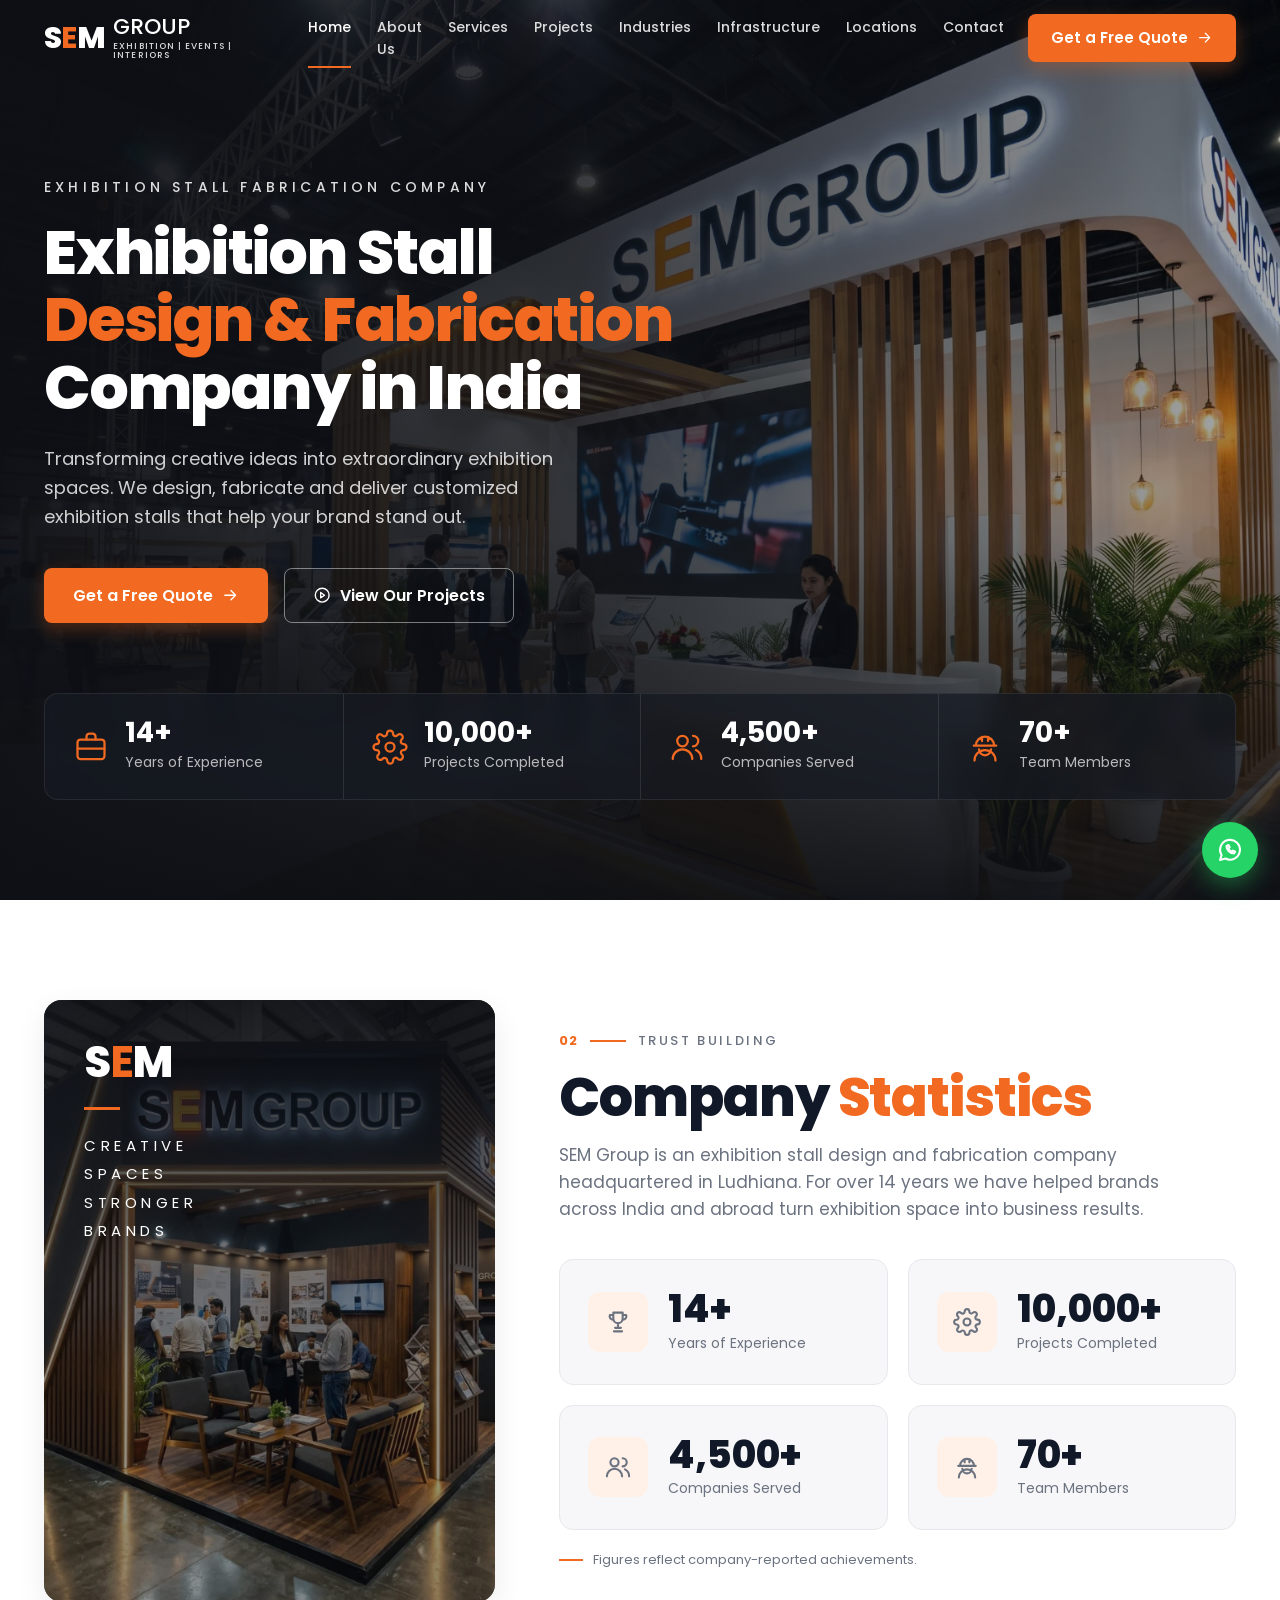
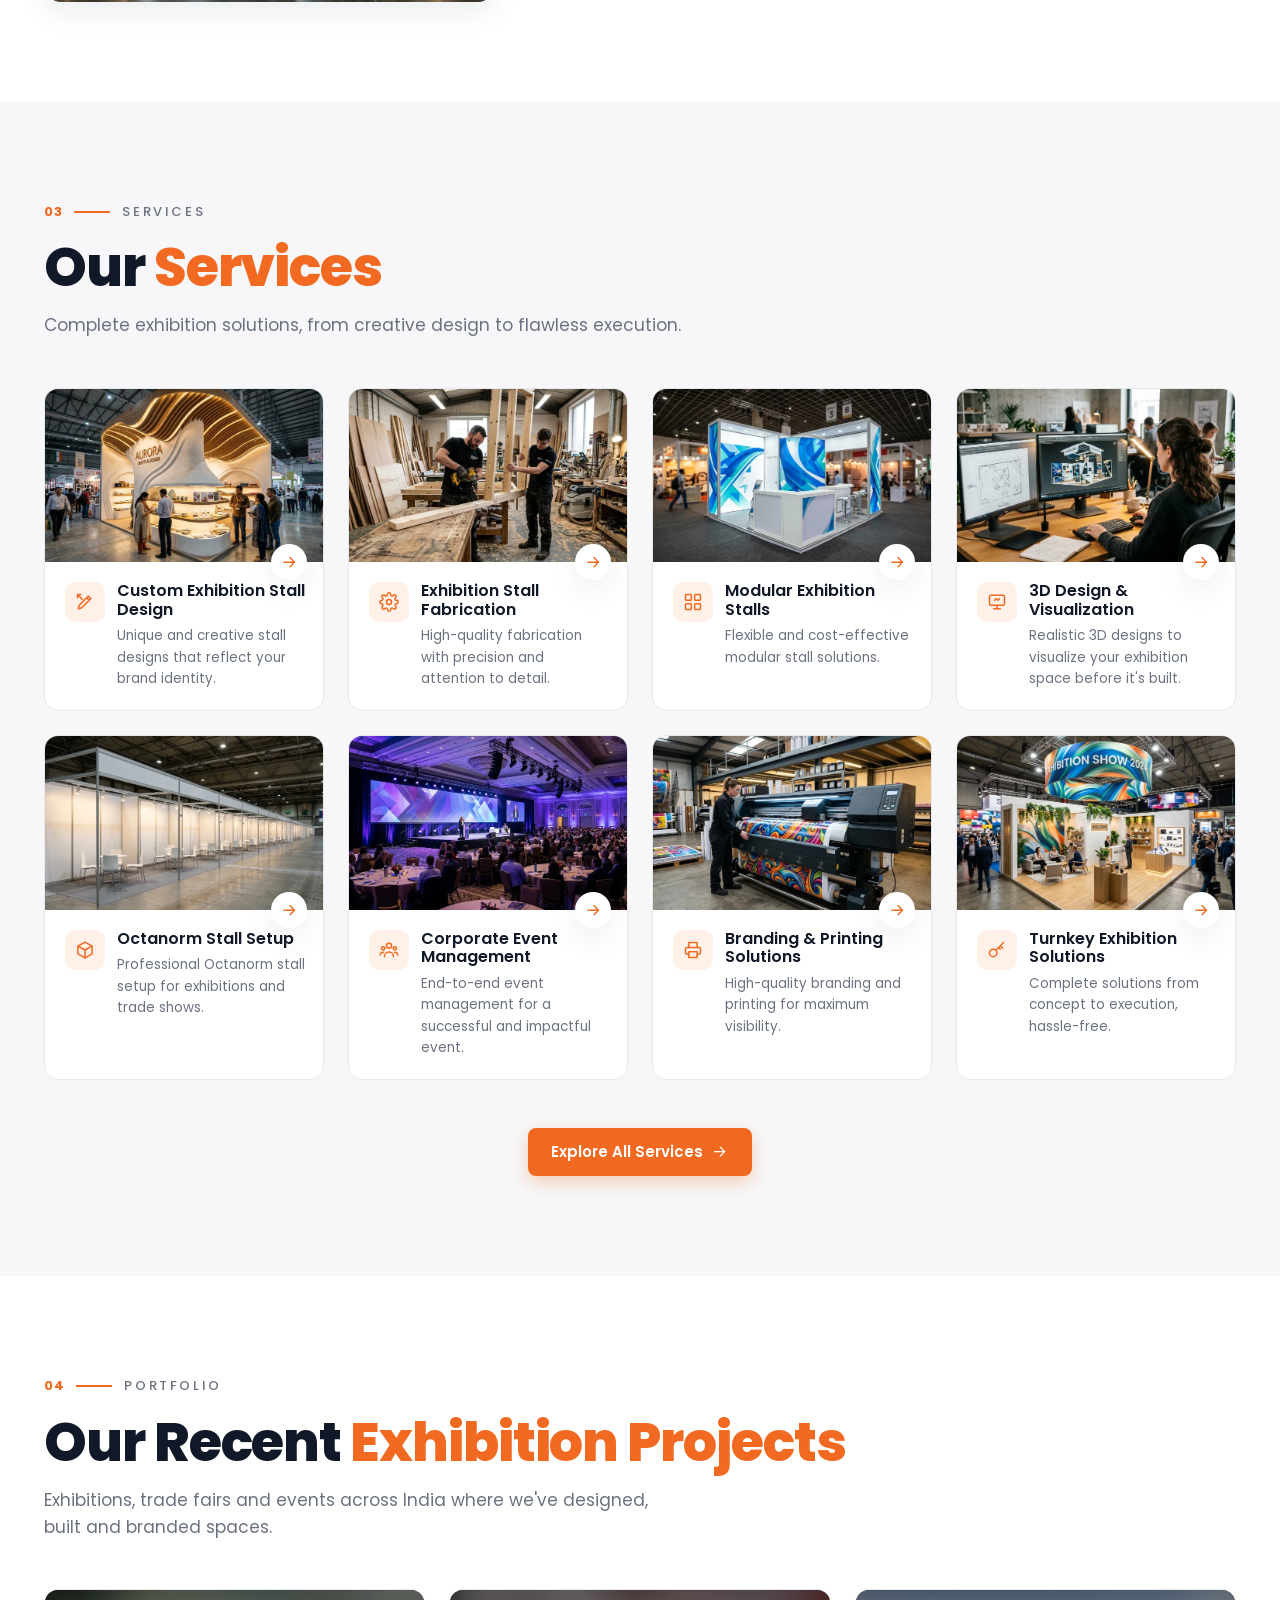
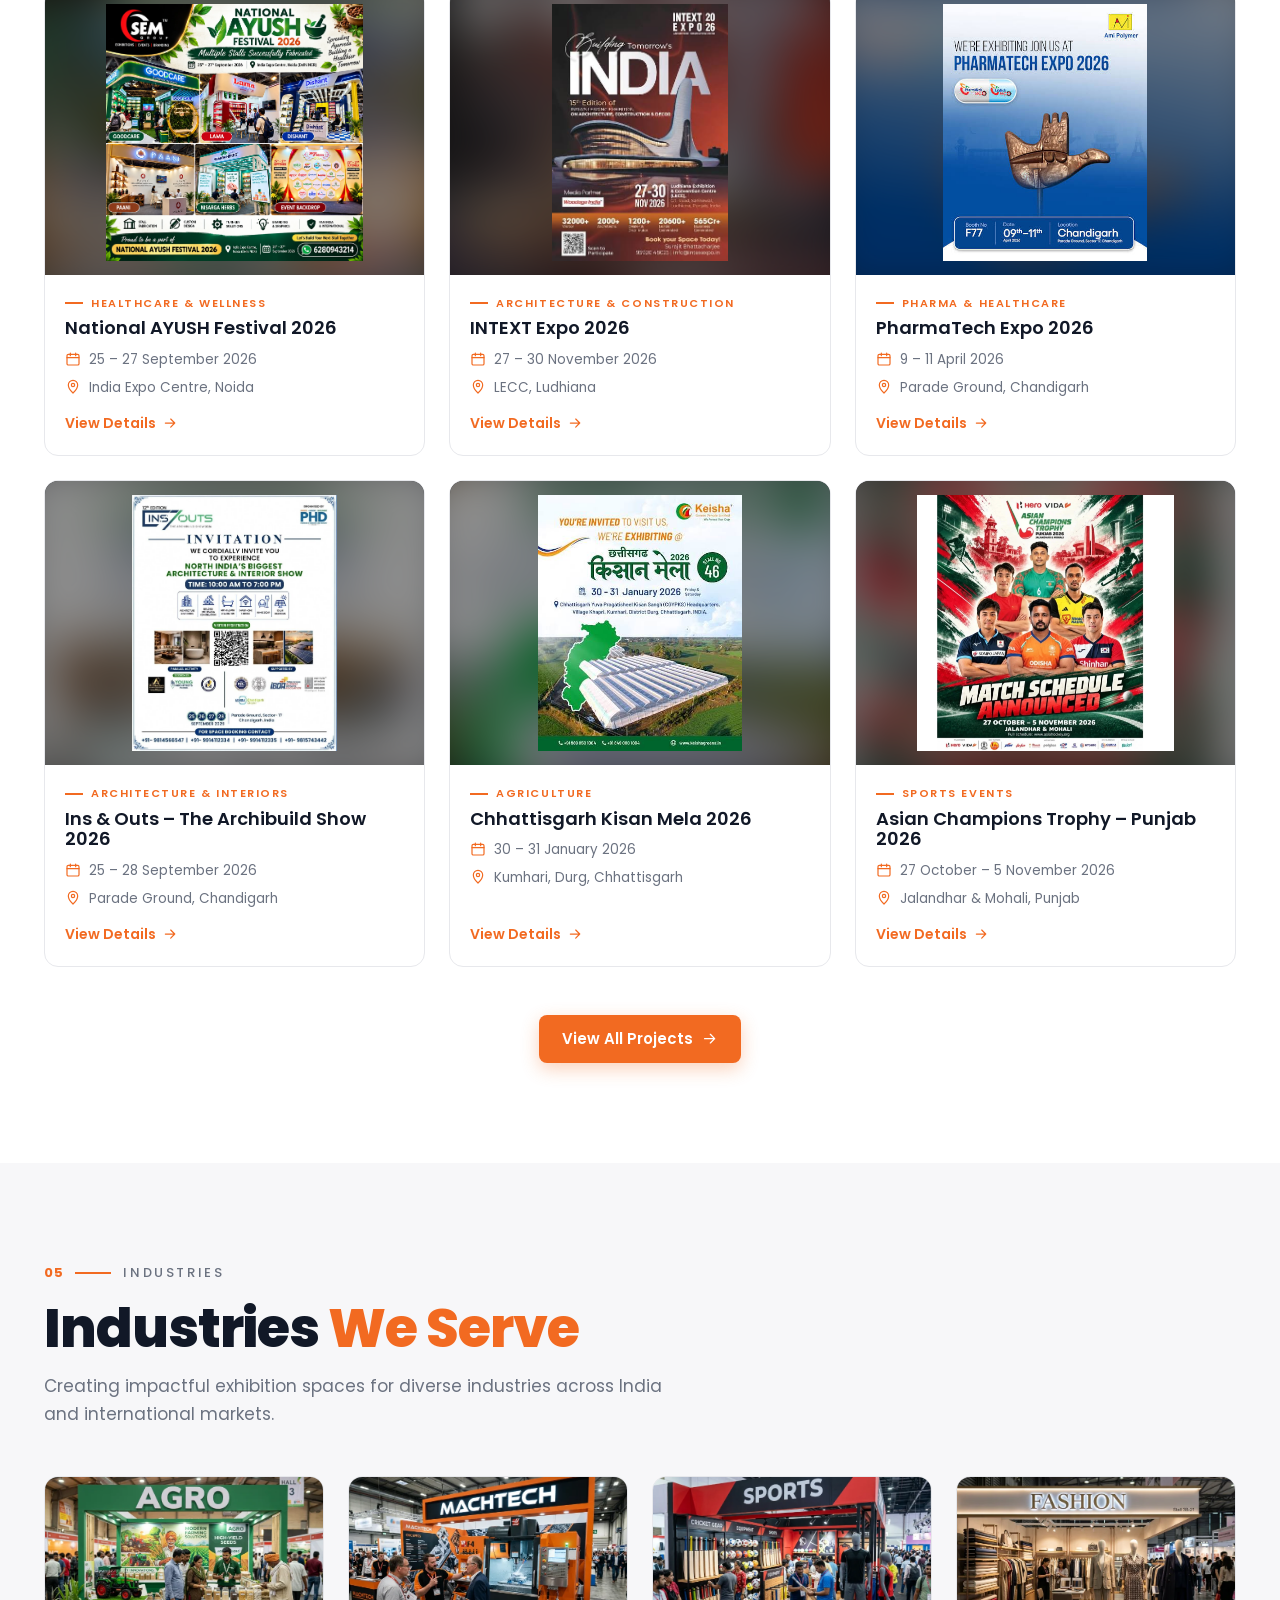
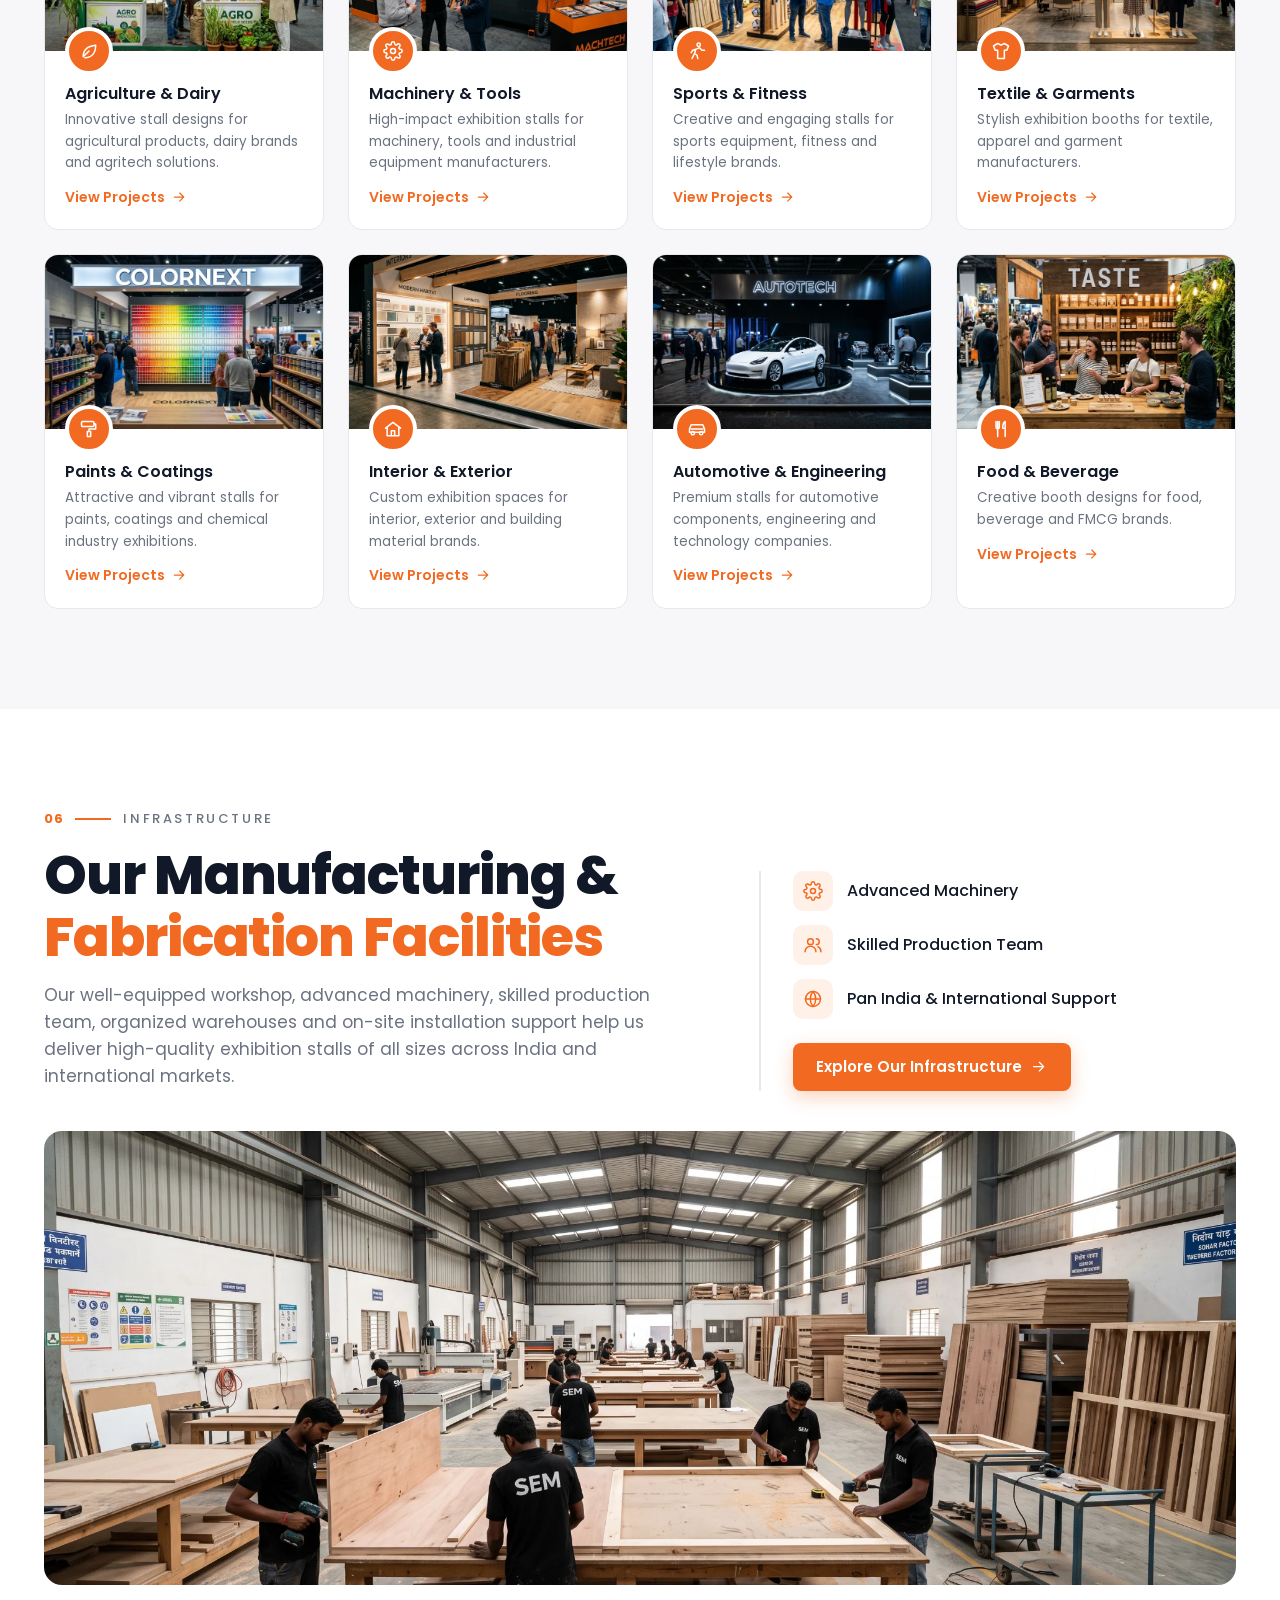
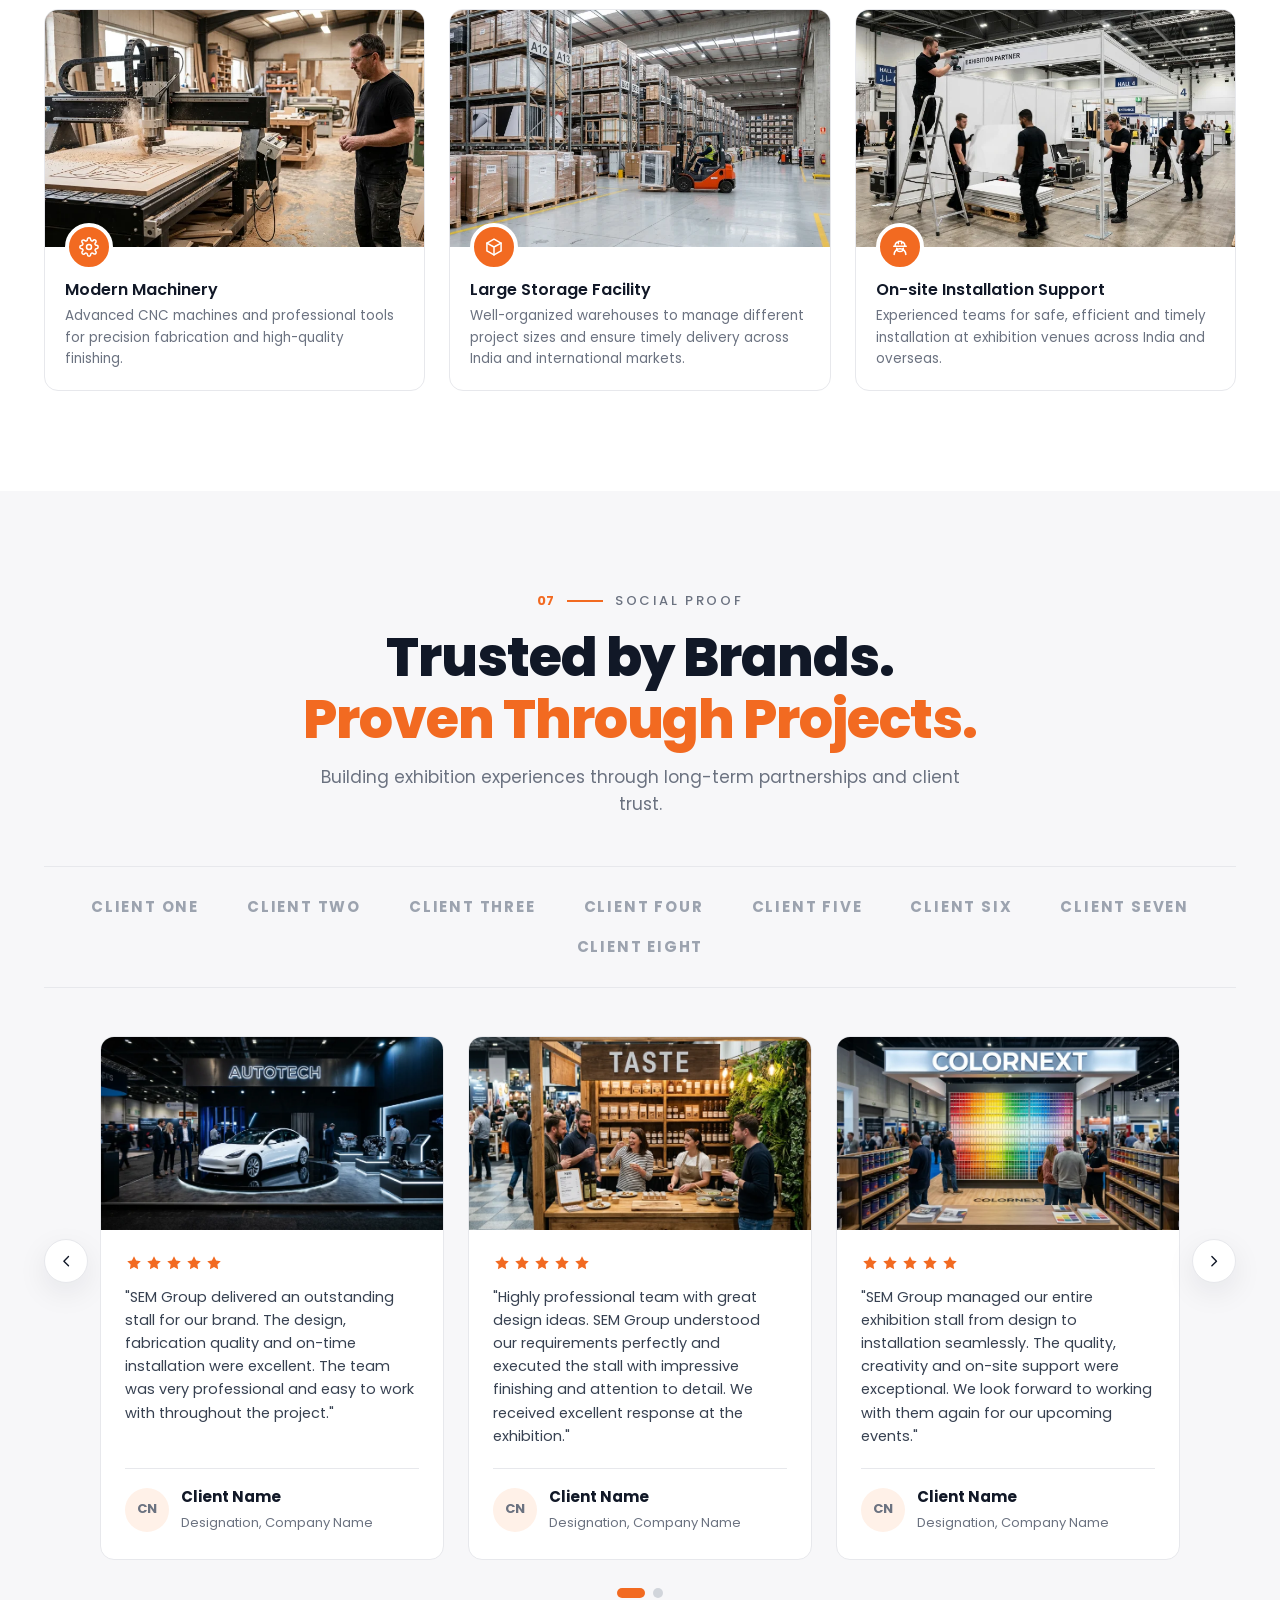
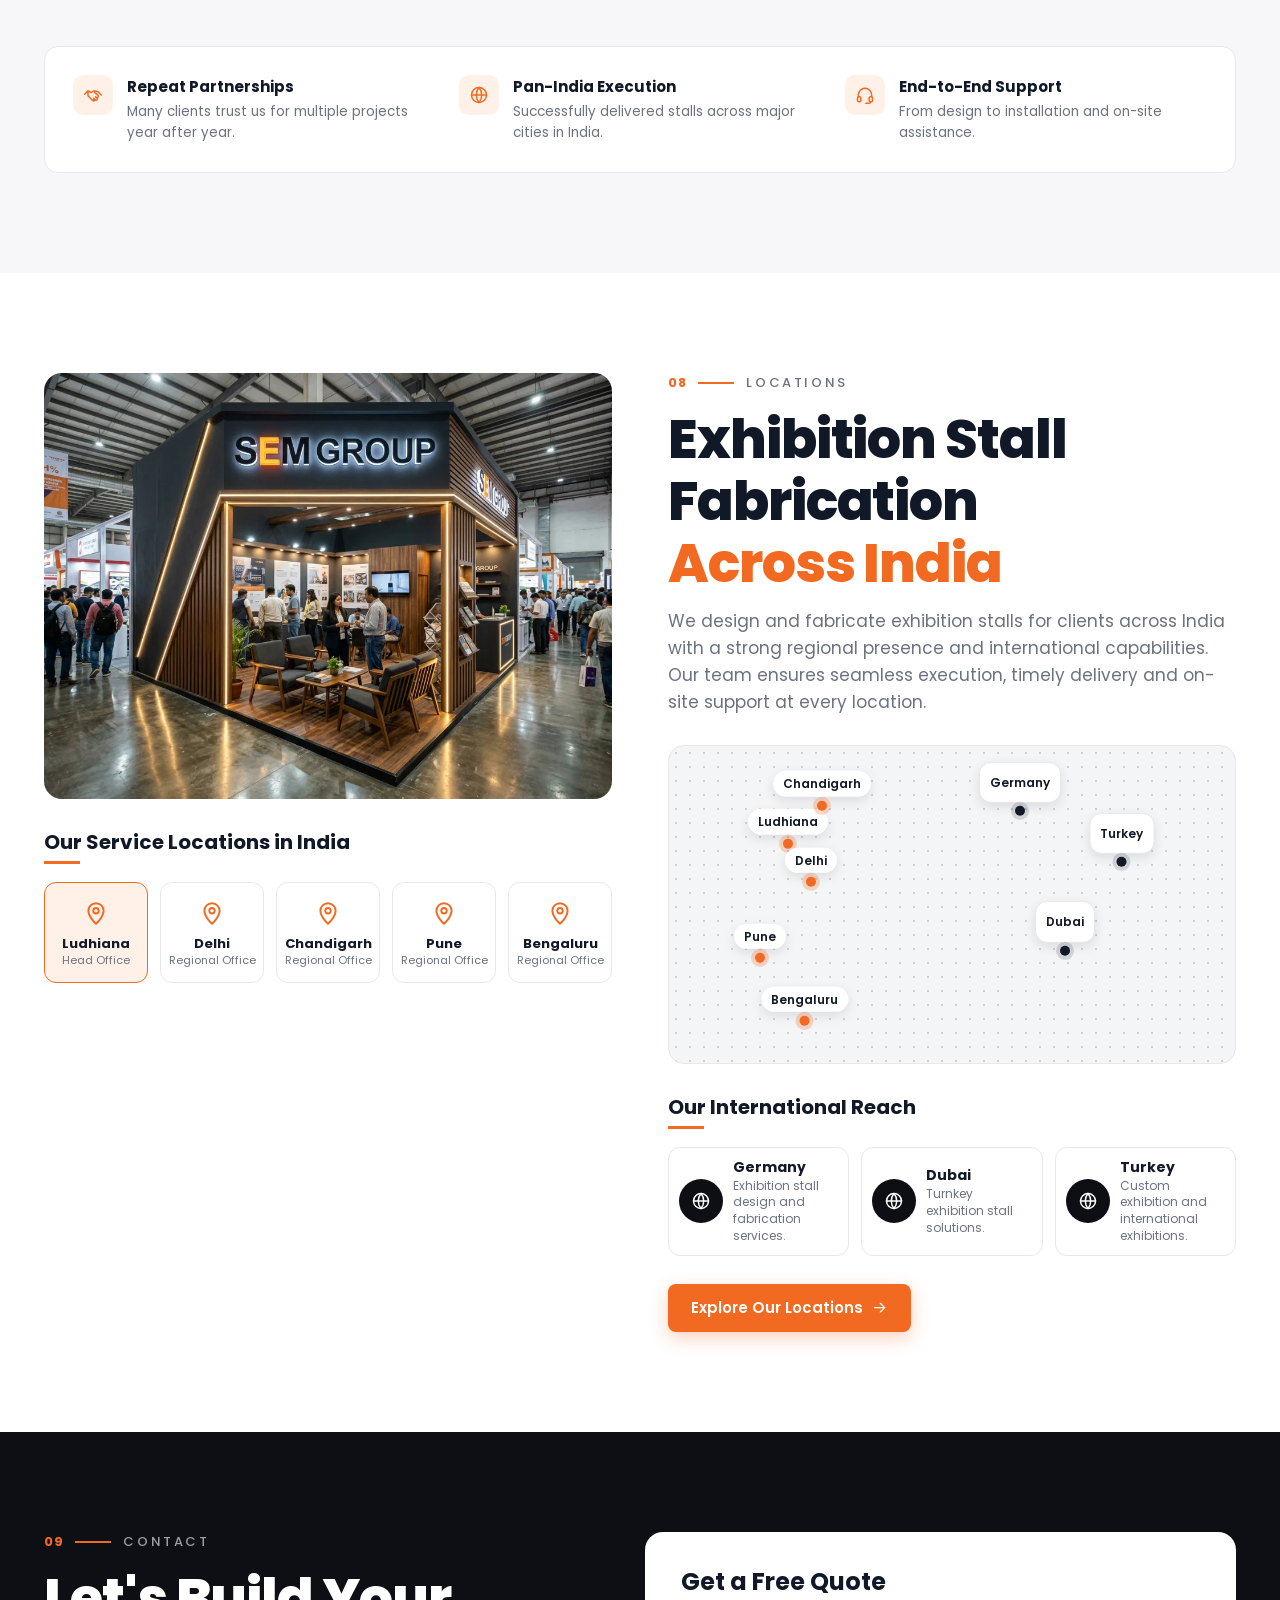
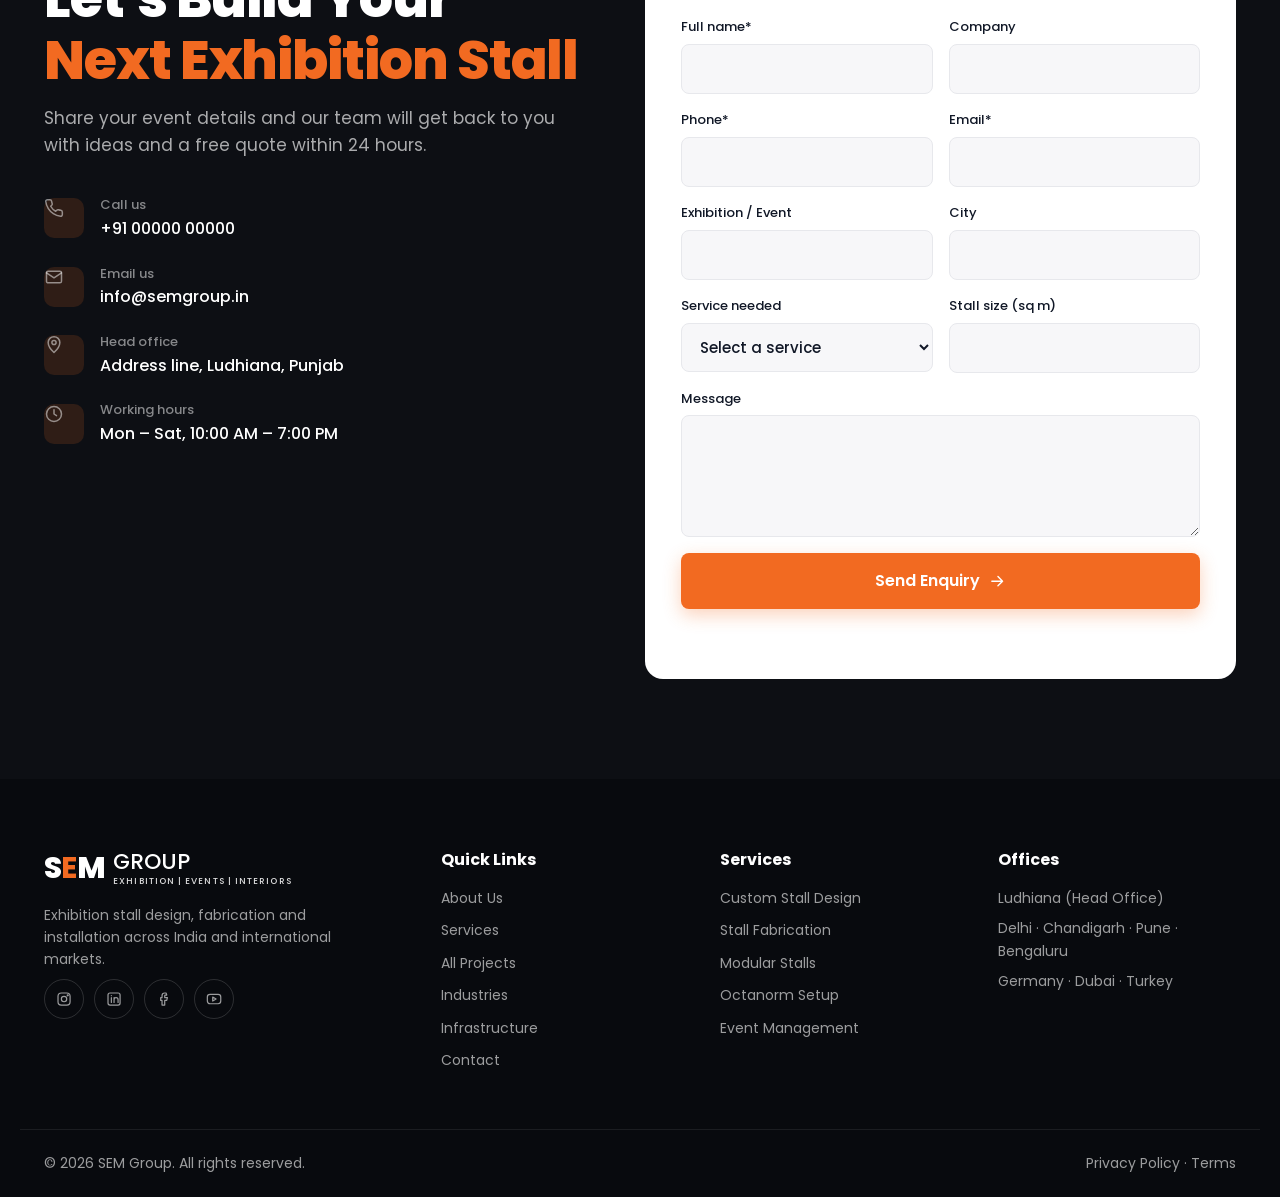
==== commit 12460f9c: "Add exhibition projects page and event posters Replace the homepage projects section with six featur" ====
--- a/index.html
+++ b/index.html
@@ -29,6 +29,8 @@
     <symbol id="i-event" viewBox="0 0 24 24"><circle cx="12" cy="7" r="3"/><circle cx="5" cy="10" r="2"/><circle cx="19" cy="10" r="2"/><path d="M6.5 20a5.5 5.5 0 0 1 11 0M1.5 18a3.5 3.5 0 0 1 4-3.4M22.5 18a3.5 3.5 0 0 0-4-3.4"/></symbol>
     <symbol id="i-printer" viewBox="0 0 24 24"><path d="M7 9V3h10v6M7 17H5a2 2 0 0 1-2-2v-4a2 2 0 0 1 2-2h14a2 2 0 0 1 2 2v4a2 2 0 0 1-2 2h-2"/><rect x="7" y="14" width="10" height="7"/></symbol>
     <symbol id="i-key" viewBox="0 0 24 24"><circle cx="7.5" cy="15.5" r="4.5"/><path d="M10.7 12.3L20 3M16 7l3 3M14 9l2 2"/></symbol>
+    <symbol id="i-calendar" viewBox="0 0 24 24"><rect x="3" y="5" width="18" height="16" rx="2"/><path d="M3 10h18M8 3v4M16 3v4"/></symbol>
+    <symbol id="i-tag" viewBox="0 0 24 24"><path d="M3 12V4a1 1 0 0 1 1-1h8l9 9-9 9z"/><circle cx="8" cy="8" r="1.5"/></symbol>
     <symbol id="i-pin" viewBox="0 0 24 24"><path d="M12 21s7-6.2 7-12a7 7 0 0 0-14 0c0 5.8 7 12 7 12z"/><circle cx="12" cy="9" r="2.5"/></symbol>
     <symbol id="i-phone" viewBox="0 0 24 24"><path d="M22 16.9v3a2 2 0 0 1-2.2 2 19.8 19.8 0 0 1-8.6-3.1 19.5 19.5 0 0 1-6-6A19.8 19.8 0 0 1 2.1 4.2 2 2 0 0 1 4.1 2h3a2 2 0 0 1 2 1.7c.1 1 .4 1.9.7 2.8a2 2 0 0 1-.5 2.1L8 9.9a16 16 0 0 0 6 6l1.3-1.3a2 2 0 0 1 2.1-.5c.9.3 1.8.6 2.8.7a2 2 0 0 1 1.7 2z"/></symbol>
     <symbol id="i-mail" viewBox="0 0 24 24"><rect x="3" y="5" width="18" height="14" rx="2"/><path d="M3 7l9 6 9-6"/></symbol>
@@ -225,56 +227,103 @@
     <div class="section-head reveal">
       <p class="section-label"><b>04</b> Portfolio</p>
       <h2 class="section-title">Our Recent <span>Exhibition Projects</span></h2>
-      <p class="section-sub">A selection of spaces we've brought to life across industries and exhibitions.</p>
-    </div>
-
-    <!-- TODO: replace with real projects (photo, category, name, event + year, city) -->
+      <p class="section-sub">Exhibitions, trade fairs and events across India where we've designed, built and branded spaces.</p>
+    </div>
+
     <div class="card-grid cols-3">
-      <article class="project-card reveal">
-        <button class="project-img" data-lightbox aria-label="View larger photo: Premium Exhibition Stall"><img src="images/project-premium-stall.webp" loading="lazy" alt="Premium exhibition stall"></button>
-        <div class="card-body">
-          <div><p class="card-cat">Custom Built Stalls</p><h3>Premium Exhibition Stall</h3><p class="card-meta">India International Trade Fair 2024<br><svg class="icon"><use href="#i-pin"/></svg> New Delhi, India</p></div>
-          <a href="#contact" class="circle-link" aria-label="Enquire about a similar stall"><svg class="icon"><use href="#i-arrow"/></svg></a>
-        </div>
-      </article>
-      <article class="project-card reveal">
-        <button class="project-img" data-lightbox aria-label="View larger photo: Double Decker Exhibition Stand"><img src="images/project-double-decker.webp" loading="lazy" alt="Double decker exhibition stand"></button>
-        <div class="card-body">
-          <div><p class="card-cat">Double Decker Stalls</p><h3>Double Decker Exhibition Stand</h3><p class="card-meta">MachAuto Expo 2025<br><svg class="icon"><use href="#i-pin"/></svg> Ludhiana, India</p></div>
-          <a href="#contact" class="circle-link" aria-label="Enquire about a similar stall"><svg class="icon"><use href="#i-arrow"/></svg></a>
-        </div>
-      </article>
-      <article class="project-card reveal">
-        <button class="project-img" data-lightbox aria-label="View larger photo: Modular Exhibition Booth"><img src="images/project-modular-booth.webp" loading="lazy" alt="Modular exhibition booth"></button>
-        <div class="card-body">
-          <div><p class="card-cat">Modular Stalls</p><h3>Modular Exhibition Booth</h3><p class="card-meta">ACMEE India 2025<br><svg class="icon"><use href="#i-pin"/></svg> Bengaluru, India</p></div>
-          <a href="#contact" class="circle-link" aria-label="Enquire about a similar stall"><svg class="icon"><use href="#i-arrow"/></svg></a>
-        </div>
-      </article>
-      <article class="project-card reveal">
-        <button class="project-img" data-lightbox aria-label="View larger photo: International Exhibition Pavilion"><img src="images/project-international-pavilion.webp" loading="lazy" alt="International exhibition pavilion"></button>
-        <div class="card-body">
-          <div><p class="card-cat">International Exhibitions</p><h3>International Exhibition Pavilion</h3><p class="card-meta">Light + Building 2024<br><svg class="icon"><use href="#i-pin"/></svg> Frankfurt, Germany</p></div>
-          <a href="#contact" class="circle-link" aria-label="Enquire about a similar stall"><svg class="icon"><use href="#i-arrow"/></svg></a>
-        </div>
-      </article>
-      <article class="project-card reveal">
-        <button class="project-img" data-lightbox aria-label="View larger photo: Technology Exhibition Stand"><img src="images/project-technology-stand.webp" loading="lazy" alt="Technology exhibition stand"></button>
-        <div class="card-body">
-          <div><p class="card-cat">Technology Stalls</p><h3>Technology Exhibition Stand</h3><p class="card-meta">Electronics Expo 2025<br><svg class="icon"><use href="#i-pin"/></svg> Bengaluru, India</p></div>
-          <a href="#contact" class="circle-link" aria-label="Enquire about a similar stall"><svg class="icon"><use href="#i-arrow"/></svg></a>
-        </div>
-      </article>
-      <article class="project-card reveal">
-        <button class="project-img" data-lightbox aria-label="View larger photo: Lifestyle Brand Pavilion"><img src="images/project-lifestyle-pavilion.webp" loading="lazy" alt="White and wood lifestyle brand pavilion"></button>
-        <div class="card-body">
-          <div><p class="card-cat">Custom Built Stalls</p><h3>Lifestyle Brand Pavilion</h3><p class="card-meta">Home &amp; Lifestyle Expo 2025<br><svg class="icon"><use href="#i-pin"/></svg> Mumbai, India</p></div>
-          <a href="#contact" class="circle-link" aria-label="Enquire about a similar stall"><svg class="icon"><use href="#i-arrow"/></svg></a>
-        </div>
-      </article>
-    </div>
-
-    <div class="center-cta reveal"><a href="#contact" class="btn btn-primary">View All Projects <svg class="icon"><use href="#i-arrow"/></svg></a></div>
+      <article class="event-card reveal">
+        <button class="poster" data-lightbox aria-label="View poster: National AYUSH Festival 2026">
+          <img class="poster-bg" src="images/projects/national-ayush-festival-2026.webp" alt="" aria-hidden="true" loading="lazy">
+          <img class="poster-img" src="images/projects/national-ayush-festival-2026.webp" alt="National AYUSH Festival 2026 stalls fabricated by SEM Group" loading="lazy">
+        </button>
+        <div class="card-body">
+          <p class="card-cat">Healthcare &amp; Wellness</p>
+          <h3>National AYUSH Festival 2026</h3>
+          <ul class="event-meta">
+            <li><svg class="icon"><use href="#i-calendar"/></svg>25 – 27 September 2026</li>
+            <li><svg class="icon"><use href="#i-pin"/></svg>India Expo Centre, Noida</li>
+          </ul>
+          <a href="projects.html#national-ayush-festival-2026" class="text-link">View Details <svg class="icon"><use href="#i-arrow"/></svg></a>
+        </div>
+      </article>
+      <article class="event-card reveal">
+        <button class="poster" data-lightbox aria-label="View poster: INTEXT Expo 2026">
+          <img class="poster-bg" src="images/projects/intext-expo-2026.jpg" alt="" aria-hidden="true" loading="lazy">
+          <img class="poster-img" src="images/projects/intext-expo-2026.jpg" alt="INTEXT Expo 2026 poster" loading="lazy">
+        </button>
+        <div class="card-body">
+          <p class="card-cat">Architecture &amp; Construction</p>
+          <h3>INTEXT Expo 2026</h3>
+          <ul class="event-meta">
+            <li><svg class="icon"><use href="#i-calendar"/></svg>27 – 30 November 2026</li>
+            <li><svg class="icon"><use href="#i-pin"/></svg>LECC, Ludhiana</li>
+          </ul>
+          <a href="projects.html#intext-expo-2026" class="text-link">View Details <svg class="icon"><use href="#i-arrow"/></svg></a>
+        </div>
+      </article>
+      <article class="event-card reveal">
+        <button class="poster" data-lightbox aria-label="View poster: PharmaTech Expo 2026">
+          <img class="poster-bg" src="images/projects/pharmatech-expo-2026.jpg" alt="" aria-hidden="true" loading="lazy">
+          <img class="poster-img" src="images/projects/pharmatech-expo-2026.jpg" alt="PharmaTech Expo 2026 poster, Ami Polymer booth F77" loading="lazy">
+        </button>
+        <div class="card-body">
+          <p class="card-cat">Pharma &amp; Healthcare</p>
+          <h3>PharmaTech Expo 2026</h3>
+          <ul class="event-meta">
+            <li><svg class="icon"><use href="#i-calendar"/></svg>9 – 11 April 2026</li>
+            <li><svg class="icon"><use href="#i-pin"/></svg>Parade Ground, Chandigarh</li>
+          </ul>
+          <a href="projects.html#pharmatech-expo-2026" class="text-link">View Details <svg class="icon"><use href="#i-arrow"/></svg></a>
+        </div>
+      </article>
+      <article class="event-card reveal">
+        <button class="poster" data-lightbox aria-label="View poster: Ins &amp; Outs – The Archibuild Show 2026">
+          <img class="poster-bg" src="images/projects/ins-and-outs-archibuild-2026.jpg" alt="" aria-hidden="true" loading="lazy">
+          <img class="poster-img" src="images/projects/ins-and-outs-archibuild-2026.jpg" alt="Ins and Outs Archibuild Show 2026 invitation" loading="lazy">
+        </button>
+        <div class="card-body">
+          <p class="card-cat">Architecture &amp; Interiors</p>
+          <h3>Ins &amp; Outs – The Archibuild Show 2026</h3>
+          <ul class="event-meta">
+            <li><svg class="icon"><use href="#i-calendar"/></svg>25 – 28 September 2026</li>
+            <li><svg class="icon"><use href="#i-pin"/></svg>Parade Ground, Chandigarh</li>
+          </ul>
+          <a href="projects.html#ins-and-outs-archibuild-2026" class="text-link">View Details <svg class="icon"><use href="#i-arrow"/></svg></a>
+        </div>
+      </article>
+      <article class="event-card reveal">
+        <button class="poster" data-lightbox aria-label="View poster: Chhattisgarh Kisan Mela 2026">
+          <img class="poster-bg" src="images/projects/chhattisgarh-kisan-mela-2026.jpg" alt="" aria-hidden="true" loading="lazy">
+          <img class="poster-img" src="images/projects/chhattisgarh-kisan-mela-2026.jpg" alt="Chhattisgarh Kisan Mela 2026 poster, Keisha Greens stall 46" loading="lazy">
+        </button>
+        <div class="card-body">
+          <p class="card-cat">Agriculture</p>
+          <h3>Chhattisgarh Kisan Mela 2026</h3>
+          <ul class="event-meta">
+            <li><svg class="icon"><use href="#i-calendar"/></svg>30 – 31 January 2026</li>
+            <li><svg class="icon"><use href="#i-pin"/></svg>Kumhari, Durg, Chhattisgarh</li>
+          </ul>
+          <a href="projects.html#chhattisgarh-kisan-mela-2026" class="text-link">View Details <svg class="icon"><use href="#i-arrow"/></svg></a>
+        </div>
+      </article>
+      <article class="event-card reveal">
+        <button class="poster" data-lightbox aria-label="View poster: Asian Champions Trophy – Punjab 2026">
+          <img class="poster-bg" src="images/projects/asian-champions-trophy-2026.webp" alt="" aria-hidden="true" loading="lazy">
+          <img class="poster-img" src="images/projects/asian-champions-trophy-2026.webp" alt="Asian Champions Trophy Punjab 2026 hockey poster" loading="lazy">
+        </button>
+        <div class="card-body">
+          <p class="card-cat">Sports Events</p>
+          <h3>Asian Champions Trophy – Punjab 2026</h3>
+          <ul class="event-meta">
+            <li><svg class="icon"><use href="#i-calendar"/></svg>27 October – 5 November 2026</li>
+            <li><svg class="icon"><use href="#i-pin"/></svg>Jalandhar &amp; Mohali, Punjab</li>
+          </ul>
+          <a href="projects.html#asian-champions-trophy-2026" class="text-link">View Details <svg class="icon"><use href="#i-arrow"/></svg></a>
+        </div>
+      </article>
+    </div>
+
+    <div class="center-cta reveal"><a href="projects.html" class="btn btn-primary">View All Projects <svg class="icon"><use href="#i-arrow"/></svg></a></div>
   </div>
 </section>
 
@@ -288,14 +337,14 @@
     </div>
 
     <div class="card-grid cols-4">
-      <article class="industry-card reveal"><img src="images/industry-agriculture.webp" loading="lazy" alt="Agriculture exhibition stall"><div class="card-body"><span class="icon-badge"><svg class="icon"><use href="#i-leaf"/></svg></span><h3>Agriculture &amp; Dairy</h3><p>Innovative stall designs for agricultural products, dairy brands and agritech solutions.</p><a href="#projects" class="text-link">View Projects <svg class="icon"><use href="#i-arrow"/></svg></a></div></article>
-      <article class="industry-card reveal"><img src="images/industry-machinery.webp" loading="lazy" alt="Machinery exhibition stall"><div class="card-body"><span class="icon-badge"><svg class="icon"><use href="#i-gear"/></svg></span><h3>Machinery &amp; Tools</h3><p>High-impact exhibition stalls for machinery, tools and industrial equipment manufacturers.</p><a href="#projects" class="text-link">View Projects <svg class="icon"><use href="#i-arrow"/></svg></a></div></article>
-      <article class="industry-card reveal"><img src="images/industry-sports.webp" loading="lazy" alt="Sports exhibition stall"><div class="card-body"><span class="icon-badge"><svg class="icon"><use href="#i-run"/></svg></span><h3>Sports &amp; Fitness</h3><p>Creative and engaging stalls for sports equipment, fitness and lifestyle brands.</p><a href="#projects" class="text-link">View Projects <svg class="icon"><use href="#i-arrow"/></svg></a></div></article>
-      <article class="industry-card reveal"><img src="images/industry-textile.webp" loading="lazy" alt="Textile exhibition stall"><div class="card-body"><span class="icon-badge"><svg class="icon"><use href="#i-shirt"/></svg></span><h3>Textile &amp; Garments</h3><p>Stylish exhibition booths for textile, apparel and garment manufacturers.</p><a href="#projects" class="text-link">View Projects <svg class="icon"><use href="#i-arrow"/></svg></a></div></article>
-      <article class="industry-card reveal"><img src="images/industry-paints.webp" loading="lazy" alt="Paints exhibition stall"><div class="card-body"><span class="icon-badge"><svg class="icon"><use href="#i-paint"/></svg></span><h3>Paints &amp; Coatings</h3><p>Attractive and vibrant stalls for paints, coatings and chemical industry exhibitions.</p><a href="#projects" class="text-link">View Projects <svg class="icon"><use href="#i-arrow"/></svg></a></div></article>
-      <article class="industry-card reveal"><img src="images/industry-interior.webp" loading="lazy" alt="Interior products exhibition stall"><div class="card-body"><span class="icon-badge"><svg class="icon"><use href="#i-home"/></svg></span><h3>Interior &amp; Exterior</h3><p>Custom exhibition spaces for interior, exterior and building material brands.</p><a href="#projects" class="text-link">View Projects <svg class="icon"><use href="#i-arrow"/></svg></a></div></article>
-      <article class="industry-card reveal"><img src="images/industry-automotive.webp" loading="lazy" alt="Automotive exhibition stall"><div class="card-body"><span class="icon-badge"><svg class="icon"><use href="#i-car"/></svg></span><h3>Automotive &amp; Engineering</h3><p>Premium stalls for automotive components, engineering and technology companies.</p><a href="#projects" class="text-link">View Projects <svg class="icon"><use href="#i-arrow"/></svg></a></div></article>
-      <article class="industry-card reveal"><img src="images/industry-food.webp" loading="lazy" alt="Food and beverage exhibition stall"><div class="card-body"><span class="icon-badge"><svg class="icon"><use href="#i-food"/></svg></span><h3>Food &amp; Beverage</h3><p>Creative booth designs for food, beverage and FMCG brands.</p><a href="#projects" class="text-link">View Projects <svg class="icon"><use href="#i-arrow"/></svg></a></div></article>
+      <article class="industry-card reveal"><img src="images/industry-agriculture.webp" loading="lazy" alt="Agriculture exhibition stall"><div class="card-body"><span class="icon-badge"><svg class="icon"><use href="#i-leaf"/></svg></span><h3>Agriculture &amp; Dairy</h3><p>Innovative stall designs for agricultural products, dairy brands and agritech solutions.</p><a href="projects.html?cat=agriculture" class="text-link">View Projects <svg class="icon"><use href="#i-arrow"/></svg></a></div></article>
+      <article class="industry-card reveal"><img src="images/industry-machinery.webp" loading="lazy" alt="Machinery exhibition stall"><div class="card-body"><span class="icon-badge"><svg class="icon"><use href="#i-gear"/></svg></span><h3>Machinery &amp; Tools</h3><p>High-impact exhibition stalls for machinery, tools and industrial equipment manufacturers.</p><a href="projects.html?cat=industrial" class="text-link">View Projects <svg class="icon"><use href="#i-arrow"/></svg></a></div></article>
+      <article class="industry-card reveal"><img src="images/industry-sports.webp" loading="lazy" alt="Sports exhibition stall"><div class="card-body"><span class="icon-badge"><svg class="icon"><use href="#i-run"/></svg></span><h3>Sports &amp; Fitness</h3><p>Creative and engaging stalls for sports equipment, fitness and lifestyle brands.</p><a href="projects.html?cat=sports" class="text-link">View Projects <svg class="icon"><use href="#i-arrow"/></svg></a></div></article>
+      <article class="industry-card reveal"><img src="images/industry-textile.webp" loading="lazy" alt="Textile exhibition stall"><div class="card-body"><span class="icon-badge"><svg class="icon"><use href="#i-shirt"/></svg></span><h3>Textile &amp; Garments</h3><p>Stylish exhibition booths for textile, apparel and garment manufacturers.</p><a href="projects.html" class="text-link">View Projects <svg class="icon"><use href="#i-arrow"/></svg></a></div></article>
+      <article class="industry-card reveal"><img src="images/industry-paints.webp" loading="lazy" alt="Paints exhibition stall"><div class="card-body"><span class="icon-badge"><svg class="icon"><use href="#i-paint"/></svg></span><h3>Paints &amp; Coatings</h3><p>Attractive and vibrant stalls for paints, coatings and chemical industry exhibitions.</p><a href="projects.html" class="text-link">View Projects <svg class="icon"><use href="#i-arrow"/></svg></a></div></article>
+      <article class="industry-card reveal"><img src="images/industry-interior.webp" loading="lazy" alt="Interior products exhibition stall"><div class="card-body"><span class="icon-badge"><svg class="icon"><use href="#i-home"/></svg></span><h3>Interior &amp; Exterior</h3><p>Custom exhibition spaces for interior, exterior and building material brands.</p><a href="projects.html?cat=architecture" class="text-link">View Projects <svg class="icon"><use href="#i-arrow"/></svg></a></div></article>
+      <article class="industry-card reveal"><img src="images/industry-automotive.webp" loading="lazy" alt="Automotive exhibition stall"><div class="card-body"><span class="icon-badge"><svg class="icon"><use href="#i-car"/></svg></span><h3>Automotive &amp; Engineering</h3><p>Premium stalls for automotive components, engineering and technology companies.</p><a href="projects.html?cat=industrial" class="text-link">View Projects <svg class="icon"><use href="#i-arrow"/></svg></a></div></article>
+      <article class="industry-card reveal"><img src="images/industry-food.webp" loading="lazy" alt="Food and beverage exhibition stall"><div class="card-body"><span class="icon-badge"><svg class="icon"><use href="#i-food"/></svg></span><h3>Food &amp; Beverage</h3><p>Creative booth designs for food, beverage and FMCG brands.</p><a href="projects.html" class="text-link">View Projects <svg class="icon"><use href="#i-arrow"/></svg></a></div></article>
     </div>
   </div>
 </section>
@@ -508,7 +557,7 @@
     </div>
     <div>
       <h4>Quick Links</h4>
-      <a href="#about">About Us</a><a href="#services">Services</a><a href="#projects">Projects</a><a href="#industries">Industries</a><a href="#infrastructure">Infrastructure</a><a href="#contact">Contact</a>
+      <a href="#about">About Us</a><a href="#services">Services</a><a href="projects.html">All Projects</a><a href="#industries">Industries</a><a href="#infrastructure">Infrastructure</a><a href="#contact">Contact</a>
     </div>
     <div>
       <h4>Services</h4>
--- a/css/style.css
+++ b/css/style.css
@@ -185,14 +185,14 @@
 .cols-3 { grid-template-columns: repeat(3, 1fr); }
 .cols-4 { grid-template-columns: repeat(4, 1fr); }
 
-.service-card, .project-card, .industry-card, .infra-card {
+.service-card, .event-card, .industry-card, .infra-card {
   background: var(--white); border: 1px solid var(--line); border-radius: var(--radius);
   overflow: hidden; display: flex; flex-direction: column;
   transition: transform .25s, box-shadow .25s;
 }
-.service-card:hover, .project-card:hover, .industry-card:hover, .infra-card:hover { transform: translateY(-6px); box-shadow: var(--shadow-hover); }
+.service-card:hover, .event-card:hover, .industry-card:hover, .infra-card:hover { transform: translateY(-6px); box-shadow: var(--shadow-hover); }
 .service-card img, .industry-card img, .infra-card img { width: 100%; aspect-ratio: 16 / 10; object-fit: cover; transition: transform .5s; }
-.service-card:hover img, .industry-card:hover img, .infra-card:hover img, .project-card:hover .project-img img { transform: scale(1.05); }
+.service-card:hover img, .industry-card:hover img, .infra-card:hover img { transform: scale(1.05); }
 .card-body { padding: 20px; position: relative; flex: 1; }
 .card-body h3 { font-size: 16px; font-weight: 600; }
 .card-body p { font-size: 13.5px; color: var(--muted); margin-top: 6px; }
@@ -205,15 +205,25 @@
 .service-card .icon-box .icon { width: 20px; height: 20px; }
 .service-card .circle-link { position: absolute; top: -18px; right: 16px; background: var(--white); box-shadow: var(--shadow); border-color: transparent; }
 
-/* Projects */
-.project-img { border: 0; padding: 0; background: none; overflow: hidden; display: block; width: 100%; cursor: zoom-in; }
-.project-img img { width: 100%; aspect-ratio: 4 / 3; object-fit: cover; transition: transform .5s; }
-.project-card .card-body { display: flex; justify-content: space-between; align-items: flex-end; gap: 16px; }
+/* Projects: event posters are shown whole (contain) over a blurred copy of themselves */
 .card-cat { font-size: 11px !important; letter-spacing: .14em; text-transform: uppercase; color: var(--orange) !important; font-weight: 600; margin: 0 0 6px !important; display: flex; align-items: center; gap: 8px; }
 .card-cat::before { content: ""; width: 18px; height: 2px; background: var(--orange); }
-.project-card h3 { font-size: 18px; }
-.card-meta { display: block; line-height: 1.7; }
-.card-meta .icon { width: 14px; height: 14px; color: var(--orange); vertical-align: -2px; }
+.poster {
+  position: relative; display: block; width: 100%; aspect-ratio: 4 / 3;
+  border: 0; padding: 0; overflow: hidden; background: var(--dark); cursor: zoom-in;
+}
+.poster .poster-bg { position: absolute; inset: 0; width: 100%; height: 100%; object-fit: cover; filter: blur(22px) brightness(.55) saturate(1.2); transform: scale(1.2); }
+.poster .poster-img { position: relative; width: 100%; height: 100%; object-fit: contain; padding: 14px; transition: transform .5s; }
+.poster.is-logo { background: var(--white); border-bottom: 1px solid var(--line); }
+.poster.is-logo .poster-bg { display: none; }
+.poster.is-logo .poster-img { padding: 36px 48px; }
+.event-card:hover .poster-img, .project-detail .poster:hover .poster-img { transform: scale(1.04); }
+.event-card .card-body { display: flex; flex-direction: column; }
+.event-card h3 { font-size: 18px; }
+.event-meta { list-style: none; padding: 0; margin: 10px 0 14px; display: grid; gap: 6px; font-size: 13.5px; color: var(--muted); }
+.event-meta li { display: flex; align-items: flex-start; gap: 8px; }
+.event-meta .icon { width: 16px; height: 16px; color: var(--orange); margin-top: 2px; }
+.event-card .text-link { margin-top: auto; }
 
 /* Industries */
 .industries { background: var(--bg-alt); }
@@ -380,6 +390,66 @@
 .footer-bottom p { margin: 0; }
 .footer-bottom a { display: inline; margin: 0; }
 
+/* ---------- Projects page ---------- */
+.page-hero { position: relative; background: var(--dark); color: var(--white); overflow: hidden; padding: calc(var(--header-h) + 72px) 0 72px; }
+.page-hero::before {
+  content: ""; position: absolute; inset: 0;
+  background: radial-gradient(circle at 85% 20%, rgba(242, 106, 33, .28), transparent 45%),
+              linear-gradient(90deg, rgba(13, 15, 20, .97) 30%, rgba(13, 15, 20, .75)),
+              url("../images/hero-sem-stall.webp") center / cover;
+}
+.page-hero .container { position: relative; }
+.breadcrumb { display: flex; gap: 8px; font-size: 14px; color: rgba(255, 255, 255, .6); margin-bottom: 18px; }
+.breadcrumb a:hover { color: var(--orange); }
+.page-hero h1 { color: var(--white); font-size: clamp(34px, 5vw, 58px); font-weight: 800; letter-spacing: -.02em; }
+.page-hero p { margin-top: 16px; max-width: 620px; font-size: 17px; color: rgba(255, 255, 255, .75); }
+.page-stats { display: flex; flex-wrap: wrap; gap: 14px 40px; margin-top: 36px; }
+.page-stats div { border-left: 3px solid var(--orange); padding-left: 14px; }
+.page-stats strong { display: block; font-size: 30px; font-weight: 800; line-height: 1.1; }
+.page-stats span { font-size: 13px; color: rgba(255, 255, 255, .65); }
+
+.filters { display: flex; flex-wrap: wrap; gap: 10px; margin-bottom: 36px; }
+.filter-btn {
+  padding: 9px 18px; border-radius: 99px; border: 1px solid var(--line); background: var(--white);
+  font-size: 14px; font-weight: 500; color: var(--text); transition: background .2s, color .2s, border-color .2s;
+}
+.filter-btn:hover { border-color: var(--orange); color: var(--orange); }
+.filter-btn.active { background: var(--orange); border-color: var(--orange); color: var(--white); }
+.filter-btn span { opacity: .7; margin-left: 4px; }
+.is-hidden { display: none !important; }
+
+.details-list { display: grid; gap: 32px; }
+.project-detail {
+  display: grid; grid-template-columns: minmax(0, 5fr) minmax(0, 7fr); gap: 40px; align-items: center;
+  background: var(--white); border: 1px solid var(--line); border-radius: 18px; padding: 28px;
+  scroll-margin-top: calc(var(--header-h) + 20px);
+}
+.project-detail:nth-child(even) .poster { order: 2; }
+.project-detail .poster { aspect-ratio: 1; border-radius: 14px; }
+.project-detail:target { border-color: var(--orange); box-shadow: 0 0 0 4px rgba(242, 106, 33, .15); }
+.detail-num { font-size: 13px; font-weight: 700; color: var(--orange); letter-spacing: .1em; }
+.detail-tags { display: flex; flex-wrap: wrap; gap: 8px; margin: 10px 0 12px; }
+.tag { font-size: 12px; font-weight: 600; padding: 4px 12px; border-radius: 99px; background: var(--orange-soft); color: var(--orange); }
+.tag.dark { background: var(--ink); color: var(--white); }
+.project-detail h2 { font-size: clamp(22px, 2.6vw, 30px); font-weight: 800; letter-spacing: -.01em; }
+.project-detail .card-meta { margin-top: 6px; font-size: 14px; color: var(--muted); }
+.detail-desc { margin-top: 12px; color: var(--text); }
+.detail-facts { display: grid; grid-template-columns: repeat(2, minmax(0, 1fr)); gap: 12px; margin: 22px 0; }
+.detail-facts div { display: flex; gap: 12px; align-items: flex-start; padding: 12px 14px; border-radius: 12px; background: var(--bg-alt); }
+.detail-facts .icon { width: 20px; height: 20px; color: var(--orange); margin-top: 2px; }
+.detail-facts span { display: block; font-size: 12px; color: var(--muted); }
+.detail-facts strong { display: block; font-size: 14px; color: var(--ink); font-weight: 600; line-height: 1.4; }
+.detail-highlights { list-style: none; padding: 0; margin: 0 0 22px; display: grid; gap: 8px; }
+.detail-highlights li { display: flex; gap: 10px; font-size: 14.5px; }
+.detail-highlights .icon { width: 18px; height: 18px; color: var(--orange); margin-top: 3px; }
+.detail-actions { display: flex; flex-wrap: wrap; gap: 12px; align-items: center; }
+.detail-actions .text-link { color: var(--muted); }
+
+.cta-band { background: var(--dark); color: var(--white); border-radius: 22px; padding: 56px 48px; display: flex; gap: 32px; align-items: center; justify-content: space-between; flex-wrap: wrap; }
+.cta-band h2 { color: var(--white); font-size: clamp(26px, 3.4vw, 38px); font-weight: 800; }
+.cta-band h2 span { color: var(--orange); }
+.cta-band p { color: rgba(255, 255, 255, .7); margin-top: 8px; }
+
 /* ---------- WhatsApp + lightbox ---------- */
 .whatsapp-float {
   position: fixed; right: 22px; bottom: 22px; z-index: 40;
@@ -432,6 +502,9 @@
   .hero-stat:nth-child(n+3) { border-top: 1px solid rgba(255, 255, 255, .1); }
   .testimonial { flex-basis: calc((100% - 24px) / 2); }
   .footer-grid { grid-template-columns: 1fr 1fr; }
+  .project-detail { grid-template-columns: 1fr; gap: 24px; }
+  .project-detail:nth-child(even) .poster { order: 0; }
+  .project-detail .poster { aspect-ratio: 4 / 3; }
 
   /* Mobile menu */
   .nav-toggle { display: block; }
@@ -475,6 +548,14 @@
   .stat-card strong { font-size: 26px; }
   .stat-card span { font-size: 12.5px; }
   .infra-main img { aspect-ratio: 4 / 3; }
+  .page-hero { padding: calc(var(--header-h) + 40px) 0 48px; }
+  .page-stats { gap: 14px 24px; }
+  .page-stats strong { font-size: 24px; }
+  .filters { flex-wrap: nowrap; overflow-x: auto; margin: 0 -16px 28px; padding: 0 16px 6px; }
+  .filter-btn { flex-shrink: 0; }
+  .project-detail { padding: 16px; gap: 20px; }
+  .detail-facts { grid-template-columns: 1fr; }
+  .cta-band { padding: 36px 24px; }
   .slider { padding: 0; }
   .slider-btn { display: none; }
   .testimonial { flex-basis: 100%; }
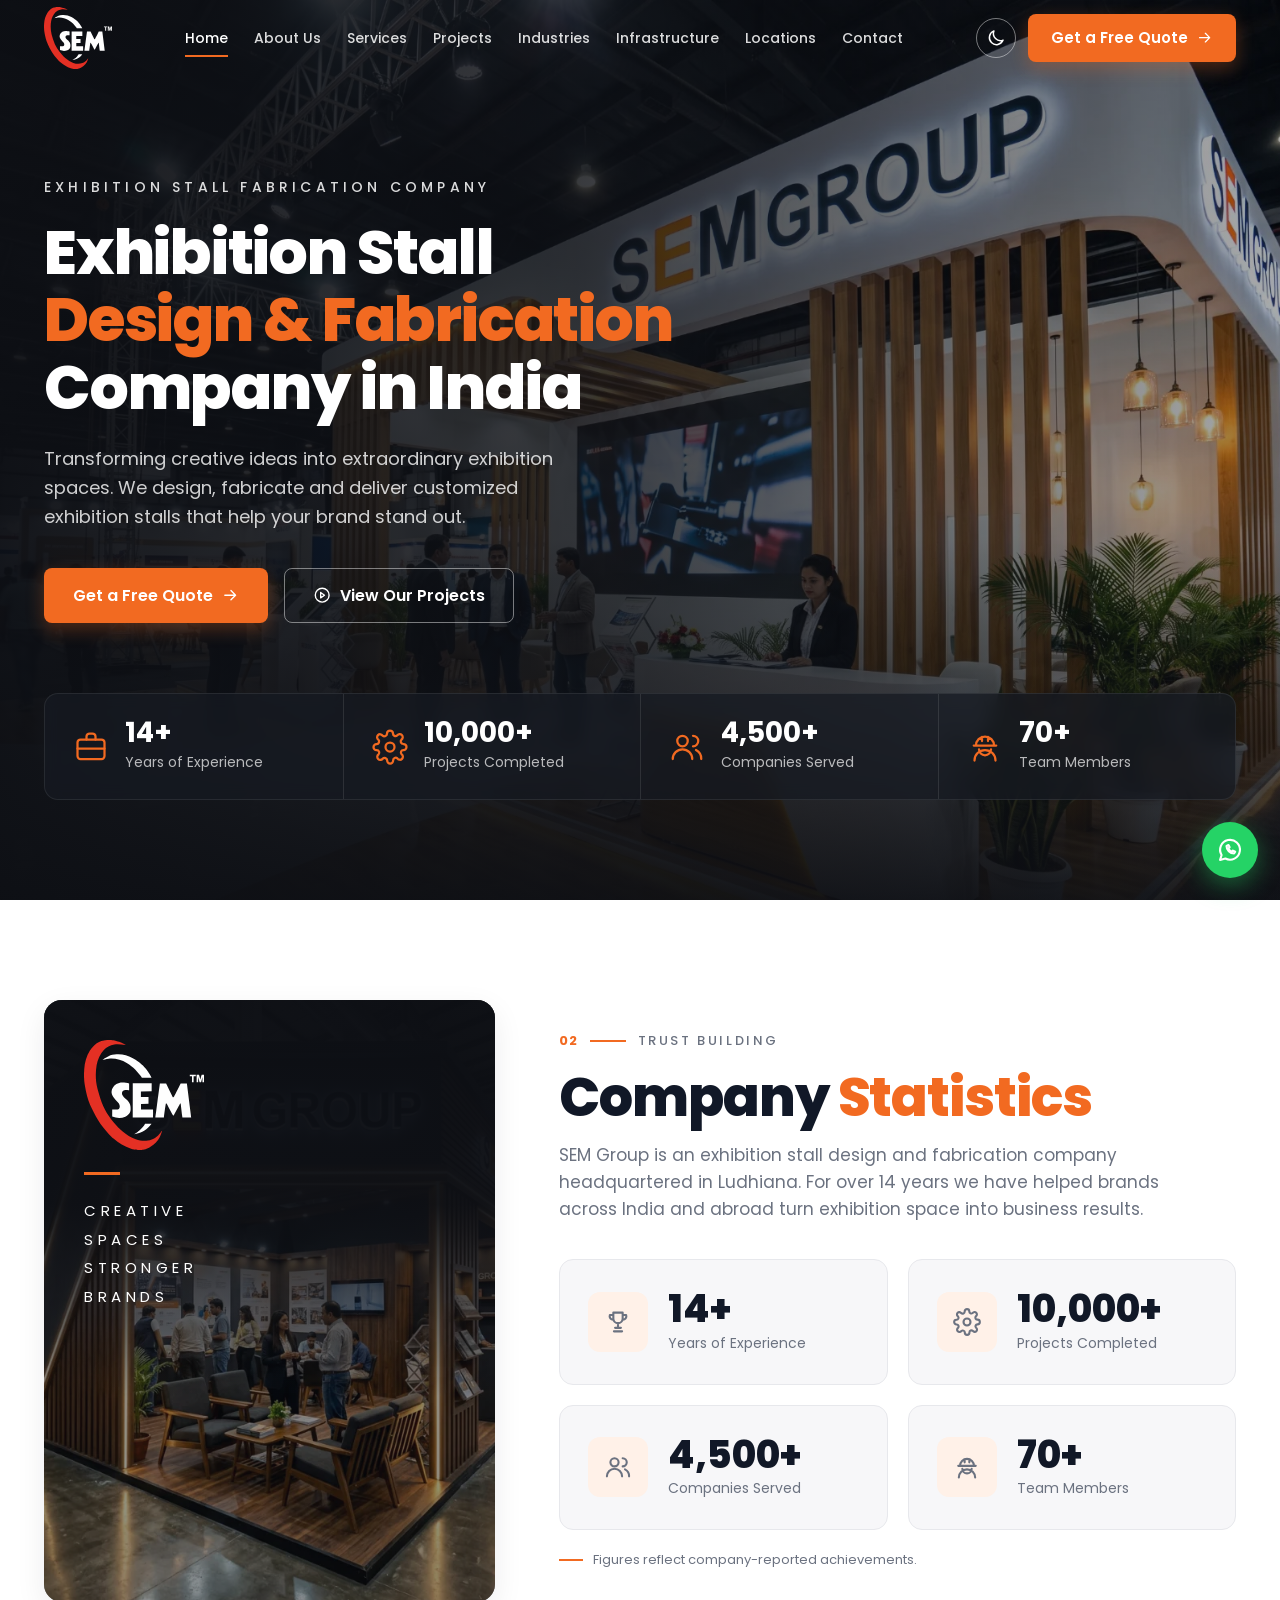
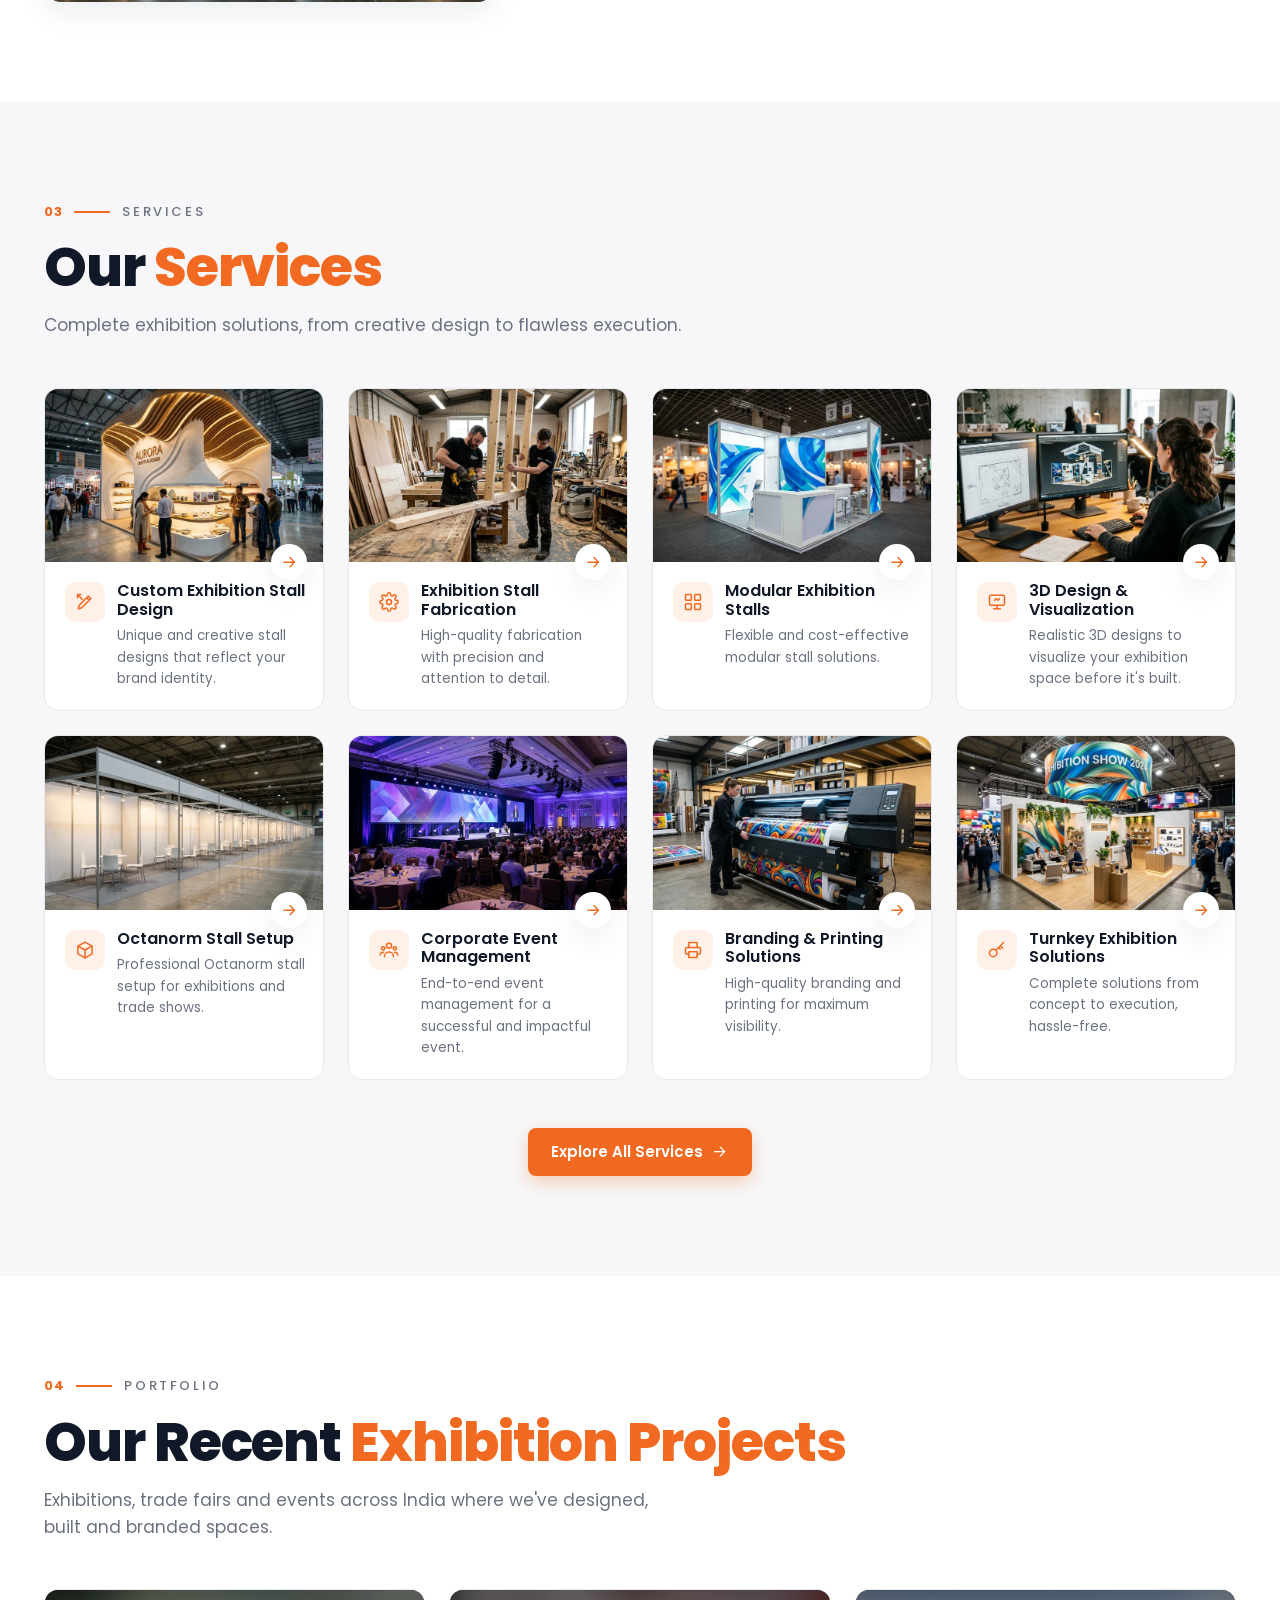
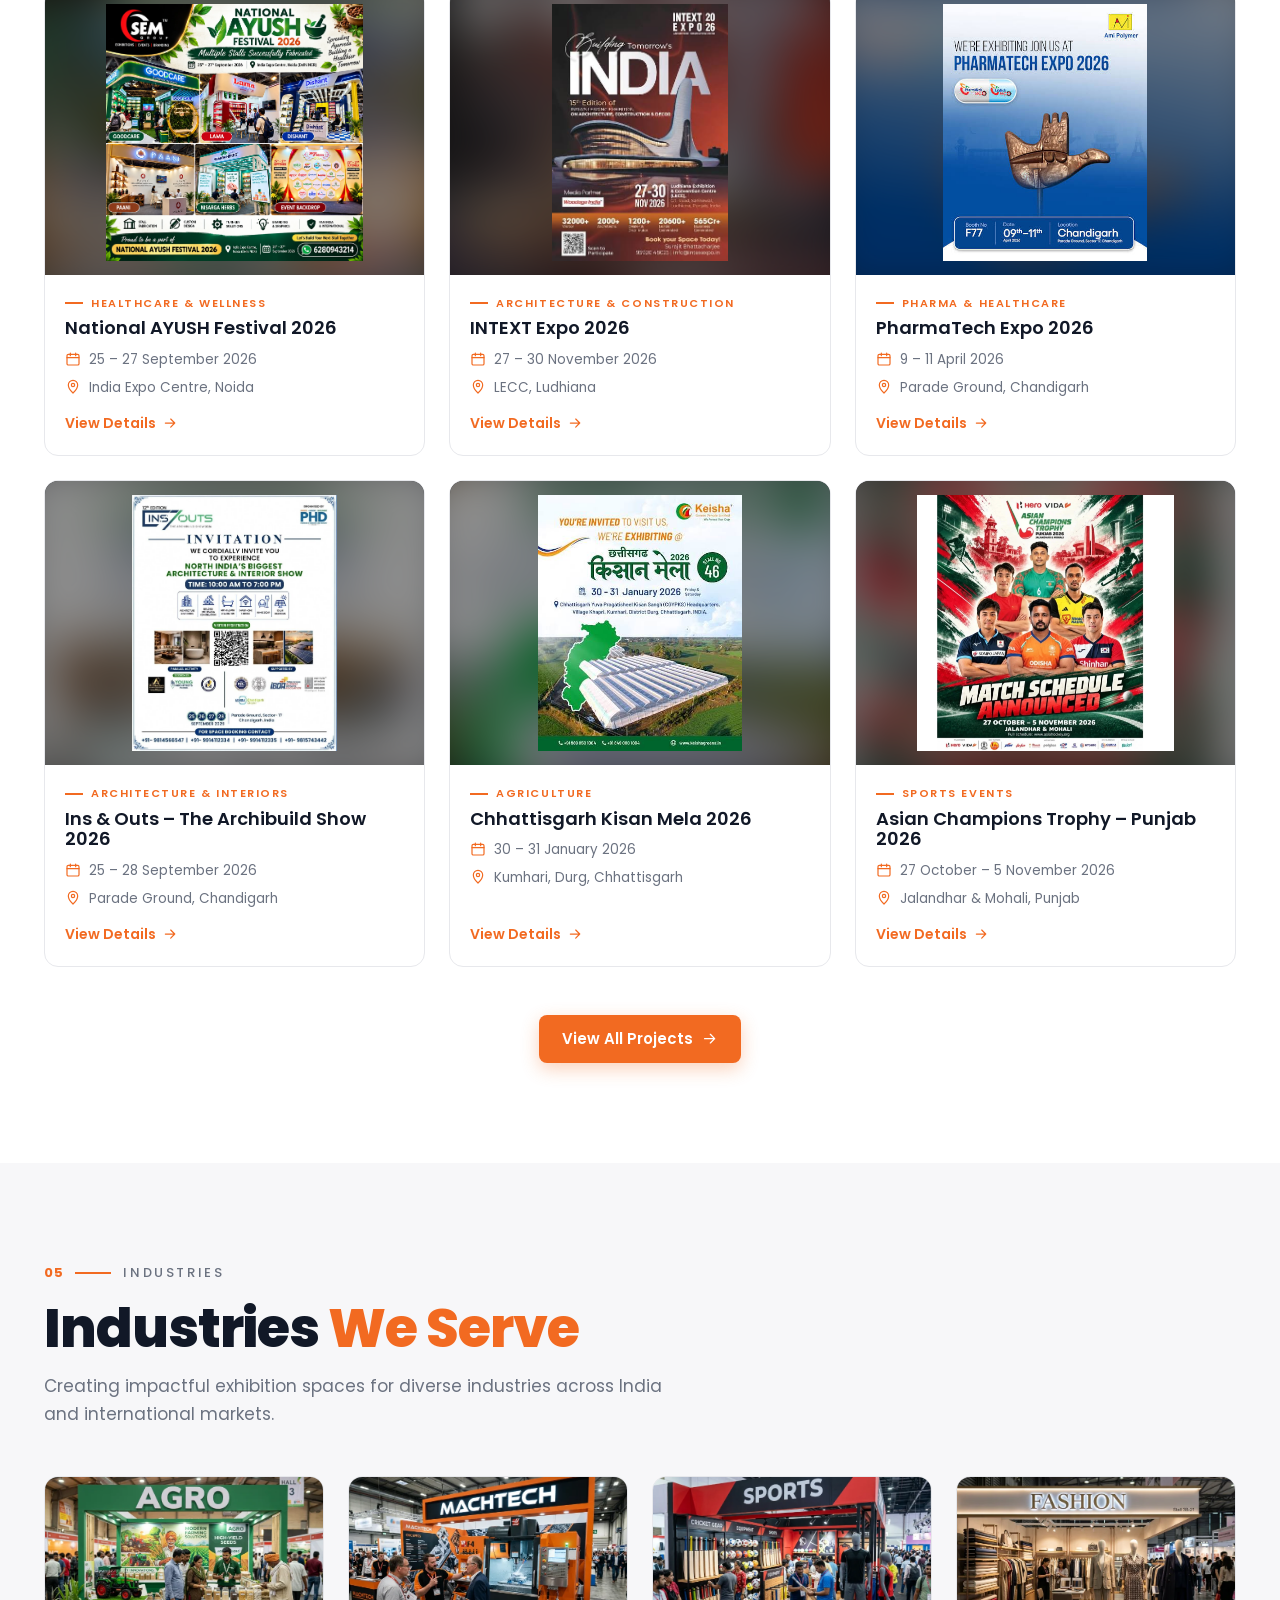
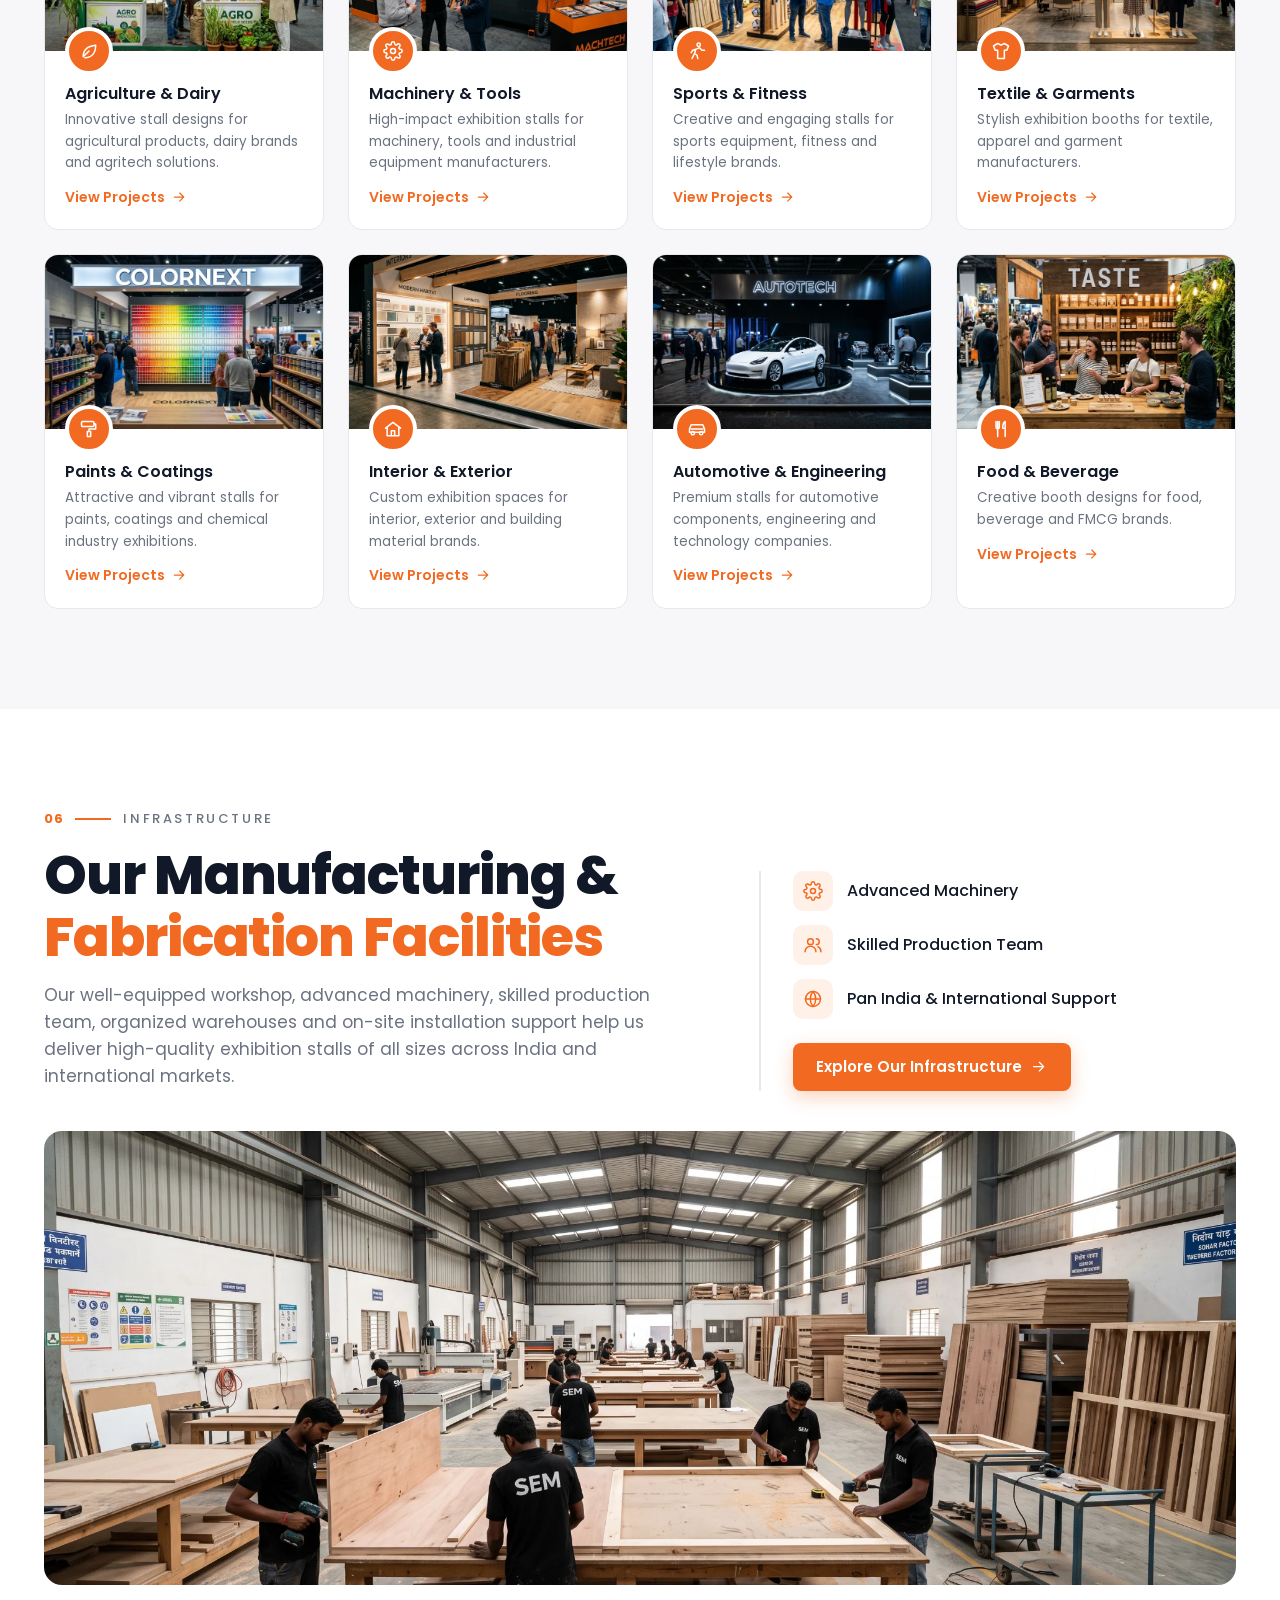
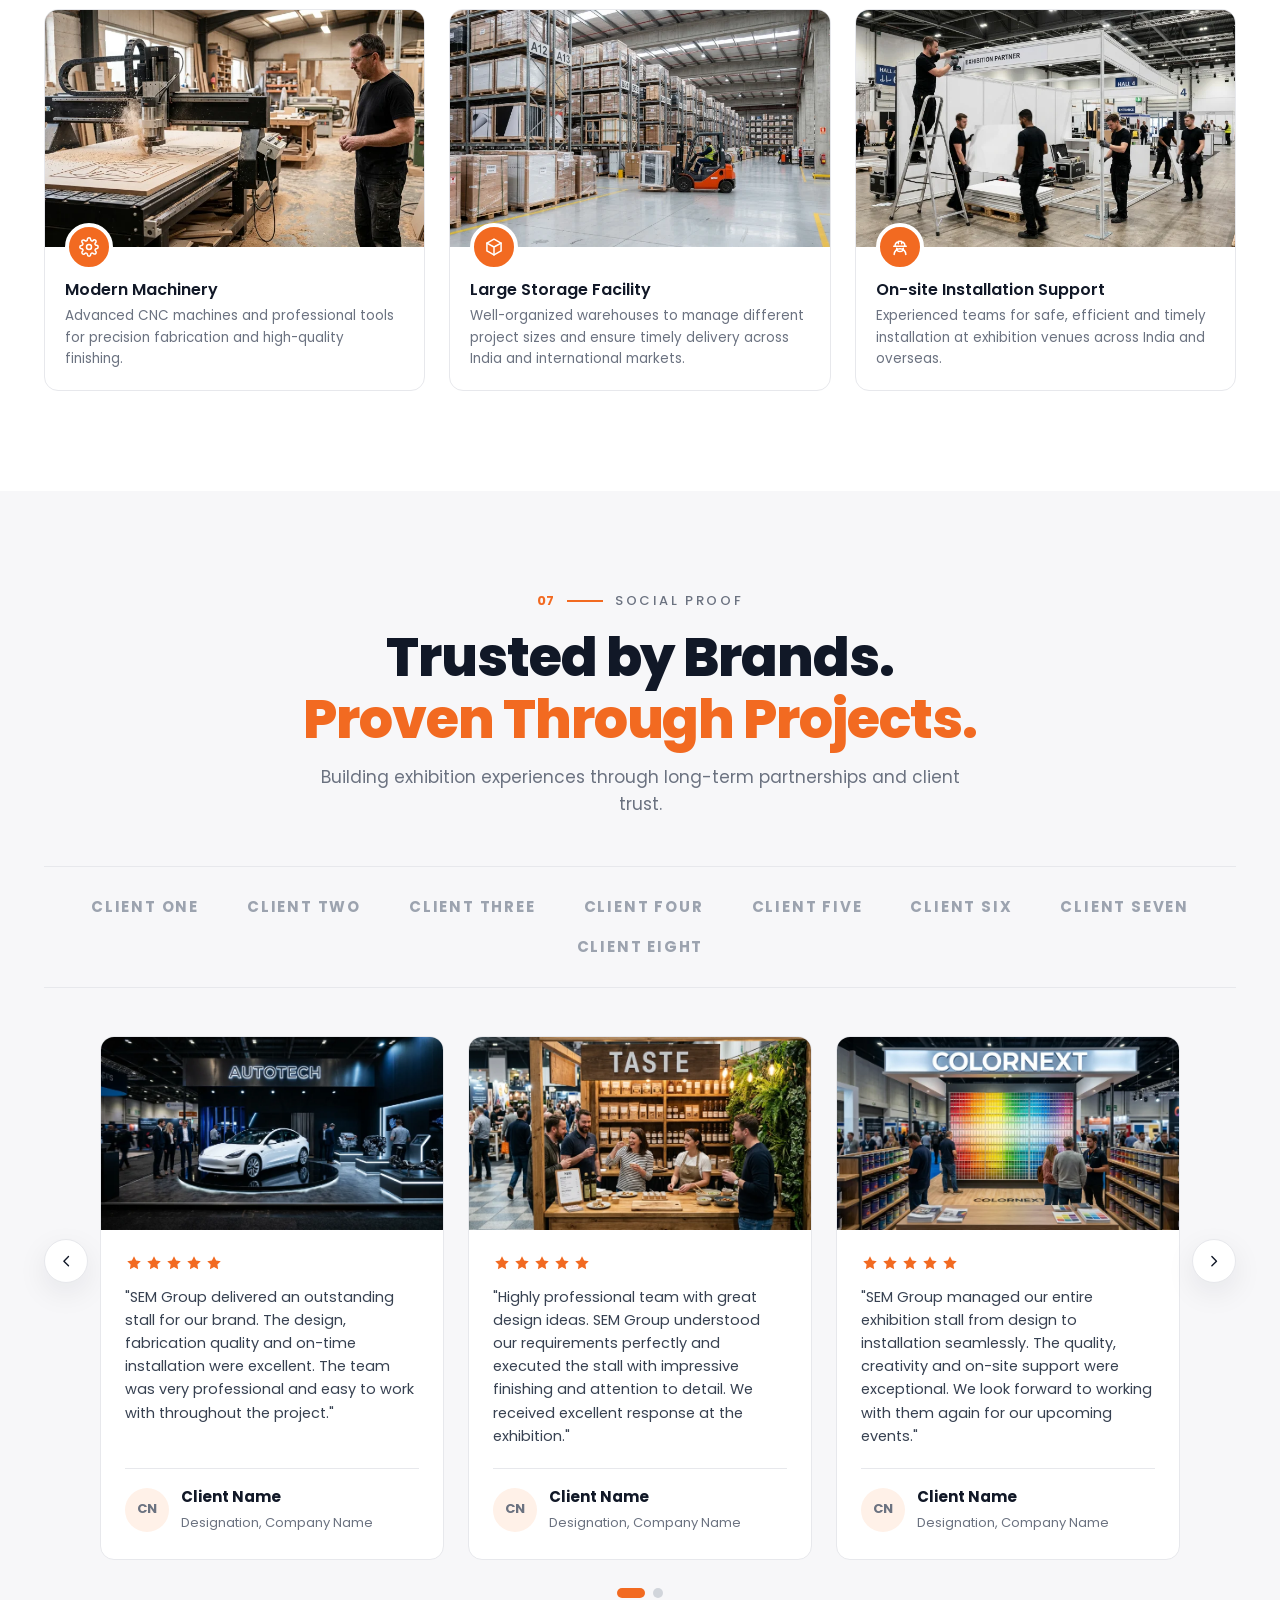
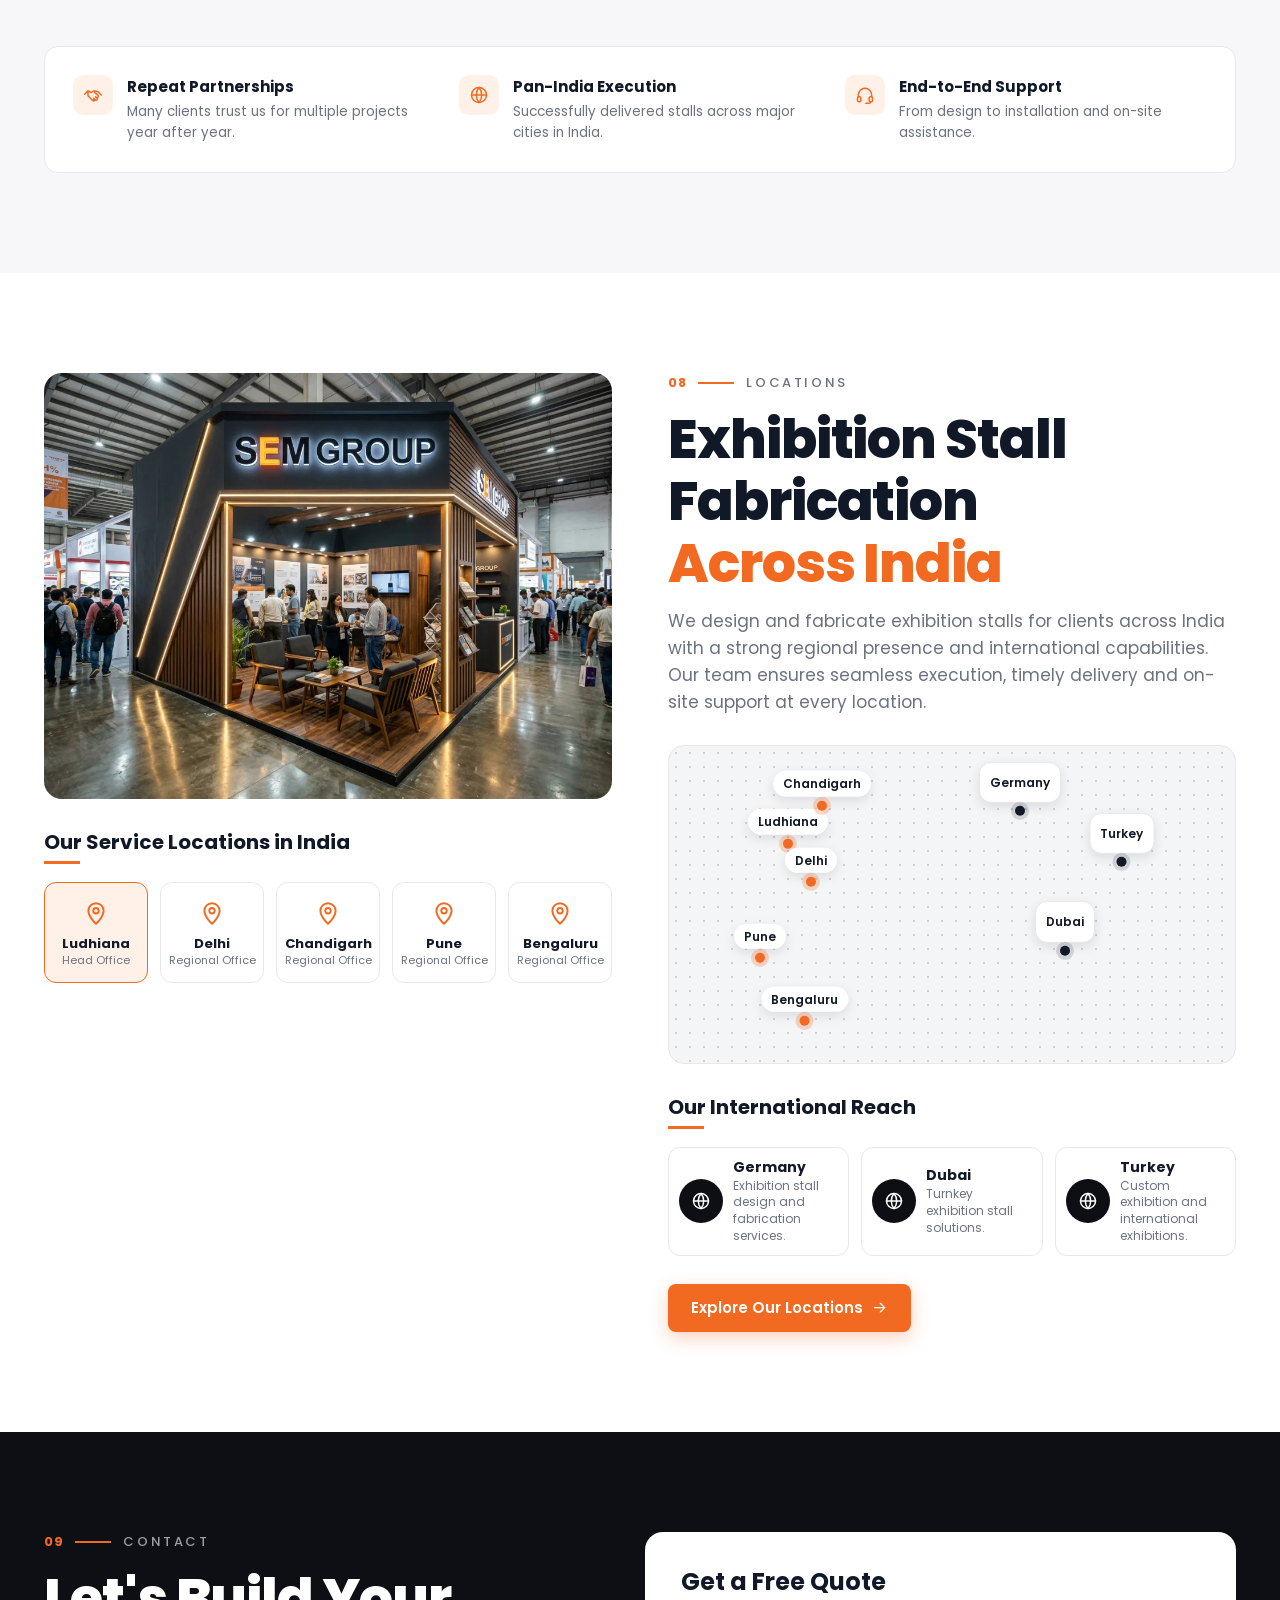
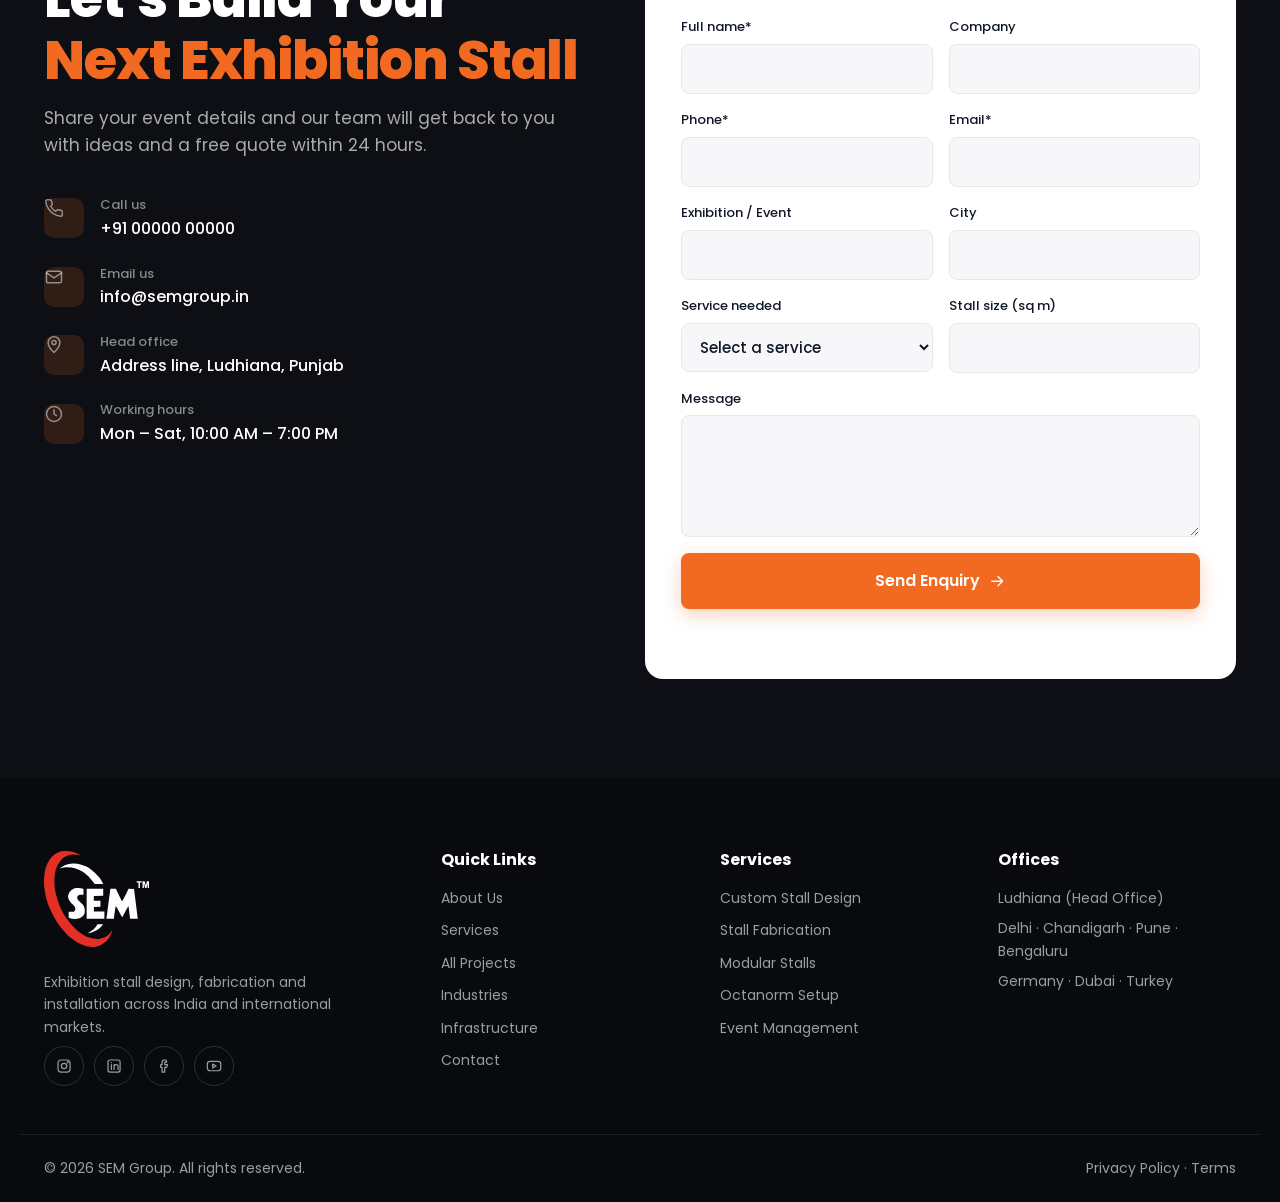
==== commit 74b1bab5: "Add night mode and replace text logo with new SEM logo Add a day/night toggle to the header. The the" ====
--- a/index.html
+++ b/index.html
@@ -9,6 +9,15 @@
   <link rel="preconnect" href="https://fonts.gstatic.com" crossorigin>
   <link href="https://fonts.googleapis.com/css2?family=Poppins:wght@400;500;600;700;800&display=swap" rel="stylesheet">
   <link rel="stylesheet" href="css/style.css">
+  <script>
+    // Set the theme before first paint so night mode never flashes white
+    (function () {
+      var saved = null;
+      try { saved = localStorage.getItem('theme'); } catch (err) {}
+      var dark = saved ? saved === 'dark' : matchMedia('(prefers-color-scheme: dark)').matches;
+      document.documentElement.dataset.theme = dark ? 'dark' : 'light';
+    })();
+  </script>
 </head>
 <body>
 
@@ -44,6 +53,8 @@
     <symbol id="i-chev-r" viewBox="0 0 24 24"><path d="M9 6l6 6-6 6"/></symbol>
     <symbol id="i-menu" viewBox="0 0 24 24"><path d="M4 7h16M4 12h16M4 17h16"/></symbol>
     <symbol id="i-close" viewBox="0 0 24 24"><path d="M6 6l12 12M18 6L6 18"/></symbol>
+    <symbol id="i-moon" viewBox="0 0 24 24"><path d="M20.5 14.5A8.5 8.5 0 0 1 9.5 3.5a8.5 8.5 0 1 0 11 11z"/></symbol>
+    <symbol id="i-sun" viewBox="0 0 24 24"><circle cx="12" cy="12" r="4"/><path d="M12 2v2M12 20v2M2 12h2M20 12h2M4.9 4.9l1.4 1.4M17.7 17.7l1.4 1.4M4.9 19.1l1.4-1.4M17.7 6.3l1.4-1.4"/></symbol>
     <symbol id="i-leaf" viewBox="0 0 24 24"><path d="M5 19c0-8 5-13 15-14 0 10-5 15-13 15M5 19l7-7"/></symbol>
     <symbol id="i-run" viewBox="0 0 24 24"><circle cx="14" cy="4.5" r="2"/><path d="M6 21l3-6 3 2 1 4M9 15l1.5-5L15 8l3 3h3M10.5 10L7 11l-2 3"/></symbol>
     <symbol id="i-shirt" viewBox="0 0 24 24"><path d="M8 3l4 2 4-2 5 3-2 5h-3v10H8V11H5L3 6z"/></symbol>
@@ -63,9 +74,7 @@
 <header class="site-header" id="top">
   <div class="container header-inner">
     <a href="#top" class="logo" aria-label="SEM Group home">
-      <!-- TODO: replace with real logo: <img src="images/logo-white.svg" alt="SEM Group"> -->
-      <span class="logo-mark">S<b>E</b>M</span>
-      <span class="logo-text">GROUP<small>Exhibition | Events | Interiors</small></span>
+      <img src="images/logo-white.svg" alt="SEM Group">
     </a>
 
     <nav class="main-nav" id="mainNav" aria-label="Main">
@@ -80,10 +89,15 @@
       <a href="#contact" class="btn btn-primary nav-cta-mobile">Get a Free Quote <svg class="icon"><use href="#i-arrow"/></svg></a>
     </nav>
 
-    <a href="#contact" class="btn btn-primary header-cta">Get a Free Quote <svg class="icon"><use href="#i-arrow"/></svg></a>
-    <button class="nav-toggle" id="navToggle" aria-label="Open menu" aria-expanded="false" aria-controls="mainNav">
-      <svg class="icon"><use href="#i-menu"/></svg>
-    </button>
+    <div class="header-actions">
+      <button class="theme-toggle" id="themeToggle" type="button" aria-label="Switch to night mode">
+        <svg class="icon"><use href="#i-moon"/></svg>
+      </button>
+      <a href="#contact" class="btn btn-primary header-cta">Get a Free Quote <svg class="icon"><use href="#i-arrow"/></svg></a>
+      <button class="nav-toggle" id="navToggle" aria-label="Open menu" aria-expanded="false" aria-controls="mainNav">
+        <svg class="icon"><use href="#i-menu"/></svg>
+      </button>
+    </div>
   </div>
 </header>
 
@@ -118,7 +132,7 @@
     <div class="about-poster reveal">
       <img src="images/about-sem-stall.webp" loading="lazy" alt="SEM Group exhibition stall">
       <div class="poster-overlay">
-        <span class="logo-mark">S<b>E</b>M</span>
+        <img src="images/logo-white.svg" alt="SEM Group">
         <span class="poster-line"></span>
         <p>Creative<br>Spaces<br>Stronger<br>Brands</p>
       </div>
@@ -545,7 +559,7 @@
 <footer class="site-footer">
   <div class="container footer-grid">
     <div class="footer-brand">
-      <a href="#top" class="logo"><span class="logo-mark">S<b>E</b>M</span><span class="logo-text">GROUP<small>Exhibition | Events | Interiors</small></span></a>
+      <a href="#top" class="logo"><img src="images/logo-white.svg" alt="SEM Group"></a>
       <p>Exhibition stall design, fabrication and installation across India and international markets.</p>
       <!-- TODO: real social links -->
       <div class="socials">
--- a/css/style.css
+++ b/css/style.css
@@ -14,10 +14,37 @@
   --line: #e7e8ec;
   --bg-alt: #f7f7f9;
   --white: #ffffff;
+  --page: #ffffff;
+  --surface: #ffffff;
+  --dot: #d1d5db;
+  --map-bg: #f4f5f7;
+  --map-dot: #cdd1d8;
+  --ok: #15803d;
+  --err: #dc2626;
   --radius: 14px;
   --shadow: 0 10px 30px rgba(17, 24, 39, .08);
   --shadow-hover: 0 18px 40px rgba(17, 24, 39, .14);
   --header-h: 76px;
+}
+
+/* Night mode colours: component rules are in the "Night mode" section further down */
+:root[data-theme="dark"] {
+  color-scheme: dark;
+  --orange-soft: rgba(242, 106, 33, .14);
+  --ink: #f6f4f1;
+  --text: #cbc8c3;
+  --muted: #9c9992;
+  --line: rgba(255, 255, 255, .09);
+  --bg-alt: #17171a;
+  --page: #111113;
+  --surface: #202024;
+  --dot: #4a4a50;
+  --map-bg: #151518;
+  --map-dot: #3a3a40;
+  --ok: #4ade80;
+  --err: #f87171;
+  --shadow: 0 10px 30px rgba(0, 0, 0, .4);
+  --shadow-hover: 0 22px 48px rgba(0, 0, 0, .55), 0 0 32px rgba(242, 106, 33, .1);
 }
 
 /* ---------- Base ---------- */
@@ -29,7 +56,7 @@
   font-size: 16px;
   line-height: 1.6;
   color: var(--text);
-  background: var(--white);
+  background: var(--page);
   -webkit-font-smoothing: antialiased;
 }
 img { max-width: 100%; display: block; }
@@ -103,11 +130,8 @@
 .text-link .icon { transition: transform .2s; }
 
 /* ---------- Logo ---------- */
-.logo { display: inline-flex; align-items: center; gap: 8px; color: var(--white); }
-.logo-mark { font-size: 30px; font-weight: 800; letter-spacing: -.02em; line-height: 1; }
-.logo-mark b { color: var(--orange); }
-.logo-text { font-size: 22px; font-weight: 500; line-height: 1; display: flex; flex-direction: column; gap: 4px; }
-.logo-text small { font-size: 9px; letter-spacing: .12em; text-transform: uppercase; font-weight: 500; opacity: .85; }
+.logo { display: inline-flex; flex-shrink: 0; }
+.logo img { height: 62px; width: auto; }
 
 /* ---------- Header ---------- */
 .site-header {
@@ -126,6 +150,15 @@
 .main-nav a:hover, .main-nav a.active { color: var(--white); }
 .main-nav a:hover::after, .main-nav a.active::after { transform: scaleX(1); }
 .nav-cta-mobile { display: none; }
+.header-actions { display: flex; align-items: center; gap: 12px; }
+.theme-toggle {
+  display: flex; align-items: center; justify-content: center;
+  width: 40px; height: 40px; border-radius: 50%; padding: 0;
+  background: none; border: 1px solid rgba(255, 255, 255, .45); color: var(--white);
+  transition: background .2s, border-color .2s;
+}
+.theme-toggle:hover { border-color: var(--white); background: rgba(255, 255, 255, .08); }
+.theme-toggle .icon { width: 20px; height: 20px; }
 .nav-toggle { display: none; background: none; border: 0; color: var(--white); padding: 6px; }
 .nav-toggle .icon { width: 28px; height: 28px; }
 
@@ -160,8 +193,8 @@
 .about-grid { display: grid; grid-template-columns: 0.8fr 1.2fr; gap: 64px; align-items: center; }
 .about-poster { position: relative; border-radius: 18px; overflow: hidden; background: var(--dark); aspect-ratio: 3 / 4; box-shadow: var(--shadow); }
 .about-poster img { width: 100%; height: 100%; object-fit: cover; opacity: .55; }
-.poster-overlay { position: absolute; inset: 0; padding: 40px; color: var(--white); background: linear-gradient(180deg, rgba(13, 15, 20, .85) 0%, transparent 60%); }
-.poster-overlay .logo-mark { font-size: 44px; }
+.poster-overlay { position: absolute; inset: 0; padding: 40px; color: var(--white); background: linear-gradient(180deg, rgba(13, 15, 20, .97) 0%, rgba(13, 15, 20, .94) 34%, transparent 66%); }
+.poster-overlay img { width: auto; height: 110px; object-fit: contain; opacity: 1; }
 .poster-line { display: block; width: 36px; height: 3px; background: var(--orange); margin: 22px 0; }
 .poster-overlay p { font-size: 15px; letter-spacing: .3em; text-transform: uppercase; line-height: 1.9; }
 
@@ -171,7 +204,7 @@
   background: var(--bg-alt); border: 1px solid var(--line); border-radius: var(--radius);
   transition: transform .25s, box-shadow .25s, background .25s;
 }
-.stat-card:hover { transform: translateY(-4px); background: var(--white); box-shadow: var(--shadow-hover); }
+.stat-card:hover { transform: translateY(-4px); background: var(--surface); box-shadow: var(--shadow-hover); }
 .stat-card .icon-box { width: 60px; height: 60px; }
 .stat-card .icon-box .icon { width: 28px; height: 28px; }
 .stat-card strong { display: block; font-size: 38px; font-weight: 800; color: var(--ink); line-height: 1.1; }
@@ -186,7 +219,7 @@
 .cols-4 { grid-template-columns: repeat(4, 1fr); }
 
 .service-card, .event-card, .industry-card, .infra-card {
-  background: var(--white); border: 1px solid var(--line); border-radius: var(--radius);
+  background: var(--surface); border: 1px solid var(--line); border-radius: var(--radius);
   overflow: hidden; display: flex; flex-direction: column;
   transition: transform .25s, box-shadow .25s;
 }
@@ -203,7 +236,7 @@
 .service-card .card-body > div { flex: 1; }
 .service-card .icon-box { width: 40px; height: 40px; border-radius: 10px; }
 .service-card .icon-box .icon { width: 20px; height: 20px; }
-.service-card .circle-link { position: absolute; top: -18px; right: 16px; background: var(--white); box-shadow: var(--shadow); border-color: transparent; }
+.service-card .circle-link { position: absolute; top: -18px; right: 16px; background: var(--surface); box-shadow: var(--shadow); border-color: transparent; }
 
 /* Projects: event posters are shown whole (contain) over a blurred copy of themselves */
 .card-cat { font-size: 11px !important; letter-spacing: .14em; text-transform: uppercase; color: var(--orange) !important; font-weight: 600; margin: 0 0 6px !important; display: flex; align-items: center; gap: 8px; }
@@ -233,7 +266,7 @@
   width: 48px; height: 48px; border-radius: 50%;
   background: var(--orange); color: var(--white);
   display: flex; align-items: center; justify-content: center;
-  border: 4px solid var(--white);
+  border: 4px solid var(--surface);
 }
 .icon-badge .icon { width: 20px; height: 20px; }
 .industry-card .text-link { margin-top: 12px; }
@@ -262,7 +295,7 @@
 .slider-track { display: flex; gap: 24px; transition: transform .5s ease; }
 .testimonial {
   flex: 0 0 calc((100% - 48px) / 3);
-  background: var(--white); border: 1px solid var(--line); border-radius: var(--radius); overflow: hidden;
+  background: var(--surface); border: 1px solid var(--line); border-radius: var(--radius); overflow: hidden;
   display: flex; flex-direction: column;
 }
 .testimonial > img { width: 100%; aspect-ratio: 16 / 9; object-fit: cover; }
@@ -278,7 +311,7 @@
 .slider-btn {
   position: absolute; top: 40%; transform: translateY(-50%);
   width: 44px; height: 44px; border-radius: 50%;
-  background: var(--white); border: 1px solid var(--line); color: var(--ink);
+  background: var(--surface); border: 1px solid var(--line); color: var(--ink);
   display: flex; align-items: center; justify-content: center; box-shadow: var(--shadow);
   transition: background .2s, color .2s;
 }
@@ -286,12 +319,12 @@
 .slider-btn.prev { left: 0; }
 .slider-btn.next { right: 0; }
 .slider-dots { display: flex; justify-content: center; gap: 8px; margin-top: 28px; }
-.slider-dots button { width: 10px; height: 10px; border-radius: 99px; border: 0; padding: 0; background: #d1d5db; transition: width .3s, background .3s; }
+.slider-dots button { width: 10px; height: 10px; border-radius: 99px; border: 0; padding: 0; background: var(--dot); transition: width .3s, background .3s; }
 .slider-dots button.active { width: 28px; background: var(--orange); }
 
 .trust-strip {
   display: grid; grid-template-columns: repeat(3, 1fr); gap: 24px;
-  margin-top: 48px; padding: 28px; background: var(--white);
+  margin-top: 48px; padding: 28px; background: var(--surface);
   border: 1px solid var(--line); border-radius: var(--radius);
 }
 .trust-strip > div { display: flex; gap: 14px; align-items: flex-start; }
@@ -304,7 +337,7 @@
 .loc-subtitle { font-size: 20px; font-weight: 700; margin: 32px 0 18px; position: relative; padding-bottom: 10px; }
 .loc-subtitle::after { content: ""; position: absolute; left: 0; bottom: 0; width: 36px; height: 3px; background: var(--orange); }
 .city-row { display: grid; grid-template-columns: repeat(5, 1fr); gap: 12px; }
-.city { border: 1px solid var(--line); border-radius: 12px; overflow: hidden; background: var(--white); transition: transform .25s, box-shadow .25s; }
+.city { border: 1px solid var(--line); border-radius: 12px; overflow: hidden; background: var(--surface); transition: transform .25s, box-shadow .25s; }
 .city:hover { transform: translateY(-4px); box-shadow: var(--shadow); }
 .city:first-child { border-color: var(--orange); background: var(--orange-soft); }
 .city p { padding: 18px 6px 14px; font-size: 11px; color: var(--muted); text-align: center; line-height: 1.4; }
@@ -313,15 +346,15 @@
 
 .map {
   position: relative; margin-top: 28px; aspect-ratio: 16 / 9; border-radius: 16px;
-  background-color: #f4f5f7;
-  background-image: radial-gradient(#cdd1d8 1.2px, transparent 1.3px);
+  background-color: var(--map-bg);
+  background-image: radial-gradient(var(--map-dot) 1.2px, transparent 1.3px);
   background-size: 14px 14px;
   border: 1px solid var(--line);
 }
 .map-pin {
   position: absolute; transform: translate(-50%, -100%);
   font-size: 12px; font-weight: 600; color: var(--ink);
-  background: var(--white); padding: 3px 10px; border-radius: 99px;
+  background: var(--surface); padding: 3px 10px; border-radius: 99px;
   box-shadow: 0 4px 12px rgba(0, 0, 0, .1); white-space: nowrap;
 }
 .map-pin::after {
@@ -353,7 +386,7 @@
 .contact-list a, .contact-list div { color: var(--white); font-weight: 500; }
 .contact-list a:hover { color: var(--orange); }
 
-.contact-form { background: var(--white); border-radius: 18px; padding: 36px; color: var(--text); }
+.contact-form { background: var(--surface); border-radius: 18px; padding: 36px; color: var(--text); }
 .contact-form h3 { font-size: 24px; margin-bottom: 22px; }
 .form-row { display: grid; grid-template-columns: 1fr 1fr; gap: 16px; }
 .contact-form label { display: block; font-size: 13px; font-weight: 500; color: var(--ink); margin-bottom: 16px; }
@@ -365,14 +398,14 @@
 }
 .contact-form textarea { resize: vertical; }
 .contact-form input:focus, .contact-form select:focus, .contact-form textarea:focus {
-  outline: none; border-color: var(--orange); background: var(--white); box-shadow: 0 0 0 3px rgba(242, 106, 33, .15);
+  outline: none; border-color: var(--orange); background: var(--surface); box-shadow: 0 0 0 3px rgba(242, 106, 33, .15);
 }
 .contact-form .invalid { border-color: #dc2626; }
 .contact-form .hp { display: none; }
 .contact-form button[disabled] { opacity: .7; cursor: wait; transform: none; }
 .form-status { margin-top: 14px; font-size: 14px; text-align: center; min-height: 1.4em; }
-.form-status.ok { color: #15803d; }
-.form-status.err { color: #dc2626; }
+.form-status.ok { color: var(--ok); }
+.form-status.err { color: var(--err); }
 
 /* ---------- Footer ---------- */
 .site-footer { background: #080a0e; color: rgba(255, 255, 255, .6); padding-top: 72px; font-size: 14px; }
@@ -382,6 +415,7 @@
 .site-footer a { display: block; margin-bottom: 10px; transition: color .2s; }
 .site-footer a:hover { color: var(--orange); }
 .site-footer .logo { display: inline-flex; margin: 0; }
+.site-footer .logo img { height: 96px; }
 .site-footer p { margin-bottom: 8px; }
 .socials { display: flex; gap: 10px; }
 .socials a { width: 40px; height: 40px; border-radius: 50%; border: 1px solid rgba(255, 255, 255, .15); display: flex; align-items: center; justify-content: center; margin: 0; }
@@ -410,7 +444,7 @@
 
 .filters { display: flex; flex-wrap: wrap; gap: 10px; margin-bottom: 36px; }
 .filter-btn {
-  padding: 9px 18px; border-radius: 99px; border: 1px solid var(--line); background: var(--white);
+  padding: 9px 18px; border-radius: 99px; border: 1px solid var(--line); background: var(--surface);
   font-size: 14px; font-weight: 500; color: var(--text); transition: background .2s, color .2s, border-color .2s;
 }
 .filter-btn:hover { border-color: var(--orange); color: var(--orange); }
@@ -421,7 +455,7 @@
 .details-list { display: grid; gap: 32px; }
 .project-detail {
   display: grid; grid-template-columns: minmax(0, 5fr) minmax(0, 7fr); gap: 40px; align-items: center;
-  background: var(--white); border: 1px solid var(--line); border-radius: 18px; padding: 28px;
+  background: var(--surface); border: 1px solid var(--line); border-radius: 18px; padding: 28px;
   scroll-margin-top: calc(var(--header-h) + 20px);
 }
 .project-detail:nth-child(even) .poster { order: 2; }
@@ -430,7 +464,7 @@
 .detail-num { font-size: 13px; font-weight: 700; color: var(--orange); letter-spacing: .1em; }
 .detail-tags { display: flex; flex-wrap: wrap; gap: 8px; margin: 10px 0 12px; }
 .tag { font-size: 12px; font-weight: 600; padding: 4px 12px; border-radius: 99px; background: var(--orange-soft); color: var(--orange); }
-.tag.dark { background: var(--ink); color: var(--white); }
+.tag.dark { background: var(--ink); color: var(--surface); }
 .project-detail h2 { font-size: clamp(22px, 2.6vw, 30px); font-weight: 800; letter-spacing: -.01em; }
 .project-detail .card-meta { margin-top: 6px; font-size: 14px; color: var(--muted); }
 .detail-desc { margin-top: 12px; color: var(--text); }
@@ -481,6 +515,94 @@
   .hero-in { animation: none; }
   .map-pin::after { animation: none; }
 }
+
+/* =========================================================
+   Night mode: an exhibition hall after dark, warm charcoal lit by orange spots
+   ========================================================= */
+@media (prefers-reduced-motion: no-preference) {
+  .theme-fade, .theme-fade *, .theme-fade *::before, .theme-fade *::after {
+    transition: background-color .3s, color .3s, border-color .3s, box-shadow .3s !important;
+  }
+}
+
+/* Header */
+[data-theme="dark"] .site-header.scrolled { background: rgba(17, 17, 19, .82); box-shadow: 0 1px 0 var(--line), 0 10px 30px rgba(0, 0, 0, .4); }
+[data-theme="dark"] .theme-toggle { color: #ffb48a; border-color: rgba(242, 106, 33, .5); box-shadow: 0 0 14px rgba(242, 106, 33, .22); }
+[data-theme="dark"] .theme-toggle:hover { border-color: var(--orange); background: var(--orange-soft); }
+[data-theme="dark"] .btn-primary { box-shadow: 0 6px 22px rgba(242, 106, 33, .35); }
+
+/* Alternating sections carry a soft spotlight from above */
+[data-theme="dark"] .services, [data-theme="dark"] .industries, [data-theme="dark"] .testimonials {
+  background: radial-gradient(900px 420px at 50% 0, rgba(242, 106, 33, .08), transparent 70%), var(--bg-alt);
+  box-shadow: inset 0 1px 0 rgba(255, 255, 255, .05), inset 0 -1px 0 rgba(255, 255, 255, .05);
+}
+
+/* Raised cards: light catches the top edge, orange glow on hover */
+[data-theme="dark"] .service-card, [data-theme="dark"] .event-card, [data-theme="dark"] .industry-card,
+[data-theme="dark"] .infra-card, [data-theme="dark"] .testimonial, [data-theme="dark"] .stat-card,
+[data-theme="dark"] .trust-strip, [data-theme="dark"] .project-detail, [data-theme="dark"] .city, [data-theme="dark"] .intl {
+  background: linear-gradient(180deg, #242428, #1c1c20);
+  box-shadow: inset 0 1px 0 rgba(255, 255, 255, .06);
+}
+[data-theme="dark"] .service-card, [data-theme="dark"] .event-card, [data-theme="dark"] .industry-card,
+[data-theme="dark"] .infra-card, [data-theme="dark"] .stat-card, [data-theme="dark"] .city {
+  transition: transform .25s, box-shadow .25s, border-color .25s;
+}
+[data-theme="dark"] .service-card:hover, [data-theme="dark"] .event-card:hover, [data-theme="dark"] .industry-card:hover,
+[data-theme="dark"] .infra-card:hover, [data-theme="dark"] .stat-card:hover, [data-theme="dark"] .city:hover {
+  border-color: rgba(242, 106, 33, .45);
+  box-shadow: inset 0 1px 0 rgba(255, 255, 255, .06), var(--shadow-hover);
+}
+[data-theme="dark"] .city:first-child { background: linear-gradient(180deg, rgba(242, 106, 33, .2), rgba(242, 106, 33, .07)); border-color: var(--orange); }
+
+/* Photos sit slightly dimmed so they don't glare, and light up on hover */
+[data-theme="dark"] .service-card img, [data-theme="dark"] .industry-card img, [data-theme="dark"] .infra-card img,
+[data-theme="dark"] .testimonial > img, [data-theme="dark"] .infra-main img, [data-theme="dark"] .loc-photo {
+  filter: brightness(.88);
+  transition: transform .5s, filter .3s;
+}
+[data-theme="dark"] .service-card:hover img, [data-theme="dark"] .industry-card:hover img,
+[data-theme="dark"] .infra-card:hover img, [data-theme="dark"] .testimonial:hover > img { filter: none; }
+
+/* Event logos need a light backing: use warm off-white instead of stark white */
+[data-theme="dark"] .poster.is-logo { background: #f1eee9; border-bottom: 0; }
+
+/* Icons and small parts */
+[data-theme="dark"] .icon-box, [data-theme="dark"] .avatar { box-shadow: inset 0 0 0 1px rgba(242, 106, 33, .28); }
+[data-theme="dark"] .intl-icon { background: var(--orange-soft); color: var(--orange); box-shadow: inset 0 0 0 1px rgba(242, 106, 33, .28); }
+[data-theme="dark"] .icon-badge { box-shadow: 0 4px 14px rgba(242, 106, 33, .35); }
+[data-theme="dark"] .service-card .circle-link { border-color: var(--line); }
+[data-theme="dark"] .client-logos span { color: #8f8c85; }
+[data-theme="dark"] .client-logos span:hover { color: var(--ink); }
+[data-theme="dark"] .detail-facts div { background: rgba(255, 255, 255, .04); box-shadow: inset 0 0 0 1px rgba(255, 255, 255, .05); }
+[data-theme="dark"] .tag.dark { background: none; color: var(--ink); box-shadow: inset 0 0 0 1px rgba(255, 255, 255, .22); }
+[data-theme="dark"] .filter-btn { background: rgba(255, 255, 255, .03); }
+[data-theme="dark"] .filter-btn:hover { border-color: var(--orange); }
+[data-theme="dark"] .filter-btn.active { background: var(--orange); box-shadow: 0 4px 16px rgba(242, 106, 33, .35); }
+[data-theme="dark"] .project-detail:target { box-shadow: 0 0 0 4px rgba(242, 106, 33, .2); }
+
+/* Map */
+[data-theme="dark"] .map {
+  background-image: radial-gradient(circle at 42% 55%, rgba(242, 106, 33, .13), transparent 62%),
+                    radial-gradient(var(--map-dot) 1.2px, transparent 1.3px);
+  background-size: 100% 100%, 14px 14px;
+}
+[data-theme="dark"] .map-pin { background: #27272c; box-shadow: 0 0 0 1px var(--line), 0 6px 16px rgba(0, 0, 0, .5); }
+
+/* Contact, call-to-action band and footer */
+[data-theme="dark"] .contact { background: radial-gradient(760px 520px at 85% 15%, rgba(242, 106, 33, .13), transparent 70%), #0c0c0e; }
+[data-theme="dark"] .contact-form {
+  background: linear-gradient(180deg, #252529, #1c1c20);
+  box-shadow: 0 0 0 1px var(--line), inset 0 2px 0 var(--orange), 0 28px 60px rgba(0, 0, 0, .5);
+}
+[data-theme="dark"] .contact-form input, [data-theme="dark"] .contact-form select, [data-theme="dark"] .contact-form textarea { background: #141417; border-color: rgba(255, 255, 255, .12); }
+[data-theme="dark"] .contact-form input:focus, [data-theme="dark"] .contact-form select:focus, [data-theme="dark"] .contact-form textarea:focus { background: #18181b; border-color: var(--orange); }
+[data-theme="dark"] .contact-form .invalid { border-color: var(--err); }
+[data-theme="dark"] .cta-band {
+  background: radial-gradient(600px 300px at 90% 50%, rgba(242, 106, 33, .22), transparent 70%), #17171a;
+  box-shadow: 0 0 0 1px var(--line), inset 0 1px 0 rgba(255, 255, 255, .05);
+}
+[data-theme="dark"] .site-footer { background: #09090a; box-shadow: inset 0 1px 0 rgba(255, 255, 255, .06); }
 
 /* =========================================================
    Responsive
@@ -531,9 +653,11 @@
   .section-head { margin-bottom: 32px; }
   .section-sub { font-size: 15.5px; }
   .cols-3, .cols-4 { grid-template-columns: 1fr; }
-  .logo-mark { font-size: 26px; }
-  .logo-text { font-size: 18px; }
-  .logo-text small { font-size: 7.5px; }
+  .logo img { height: 54px; }
+  .site-footer .logo img { height: 84px; }
+  .about-poster { aspect-ratio: 1; }
+  .poster-overlay { padding: 24px; }
+  .poster-overlay img { height: 80px; }
   .eyebrow { font-size: 11px; letter-spacing: .16em; }
   .hero-text { font-size: 16px; }
   .hero-buttons .btn { flex: 1 1 100%; }
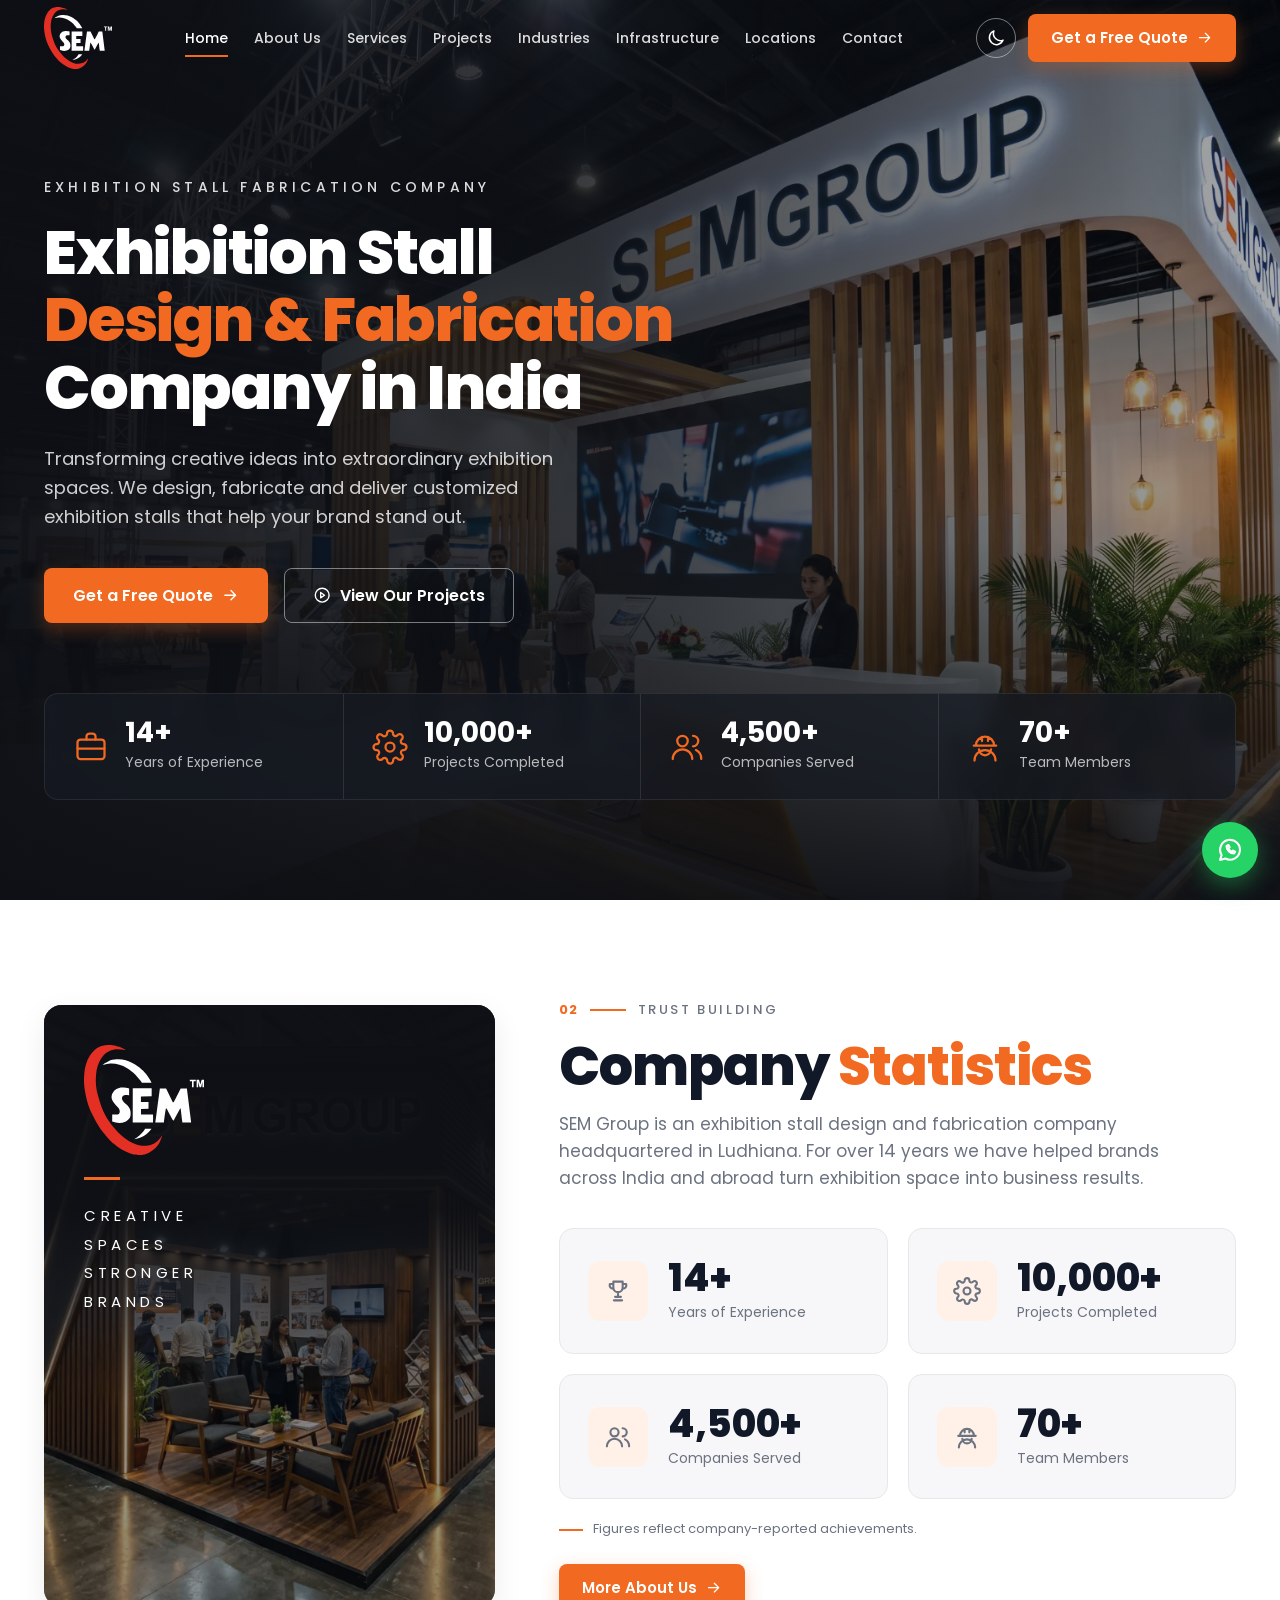
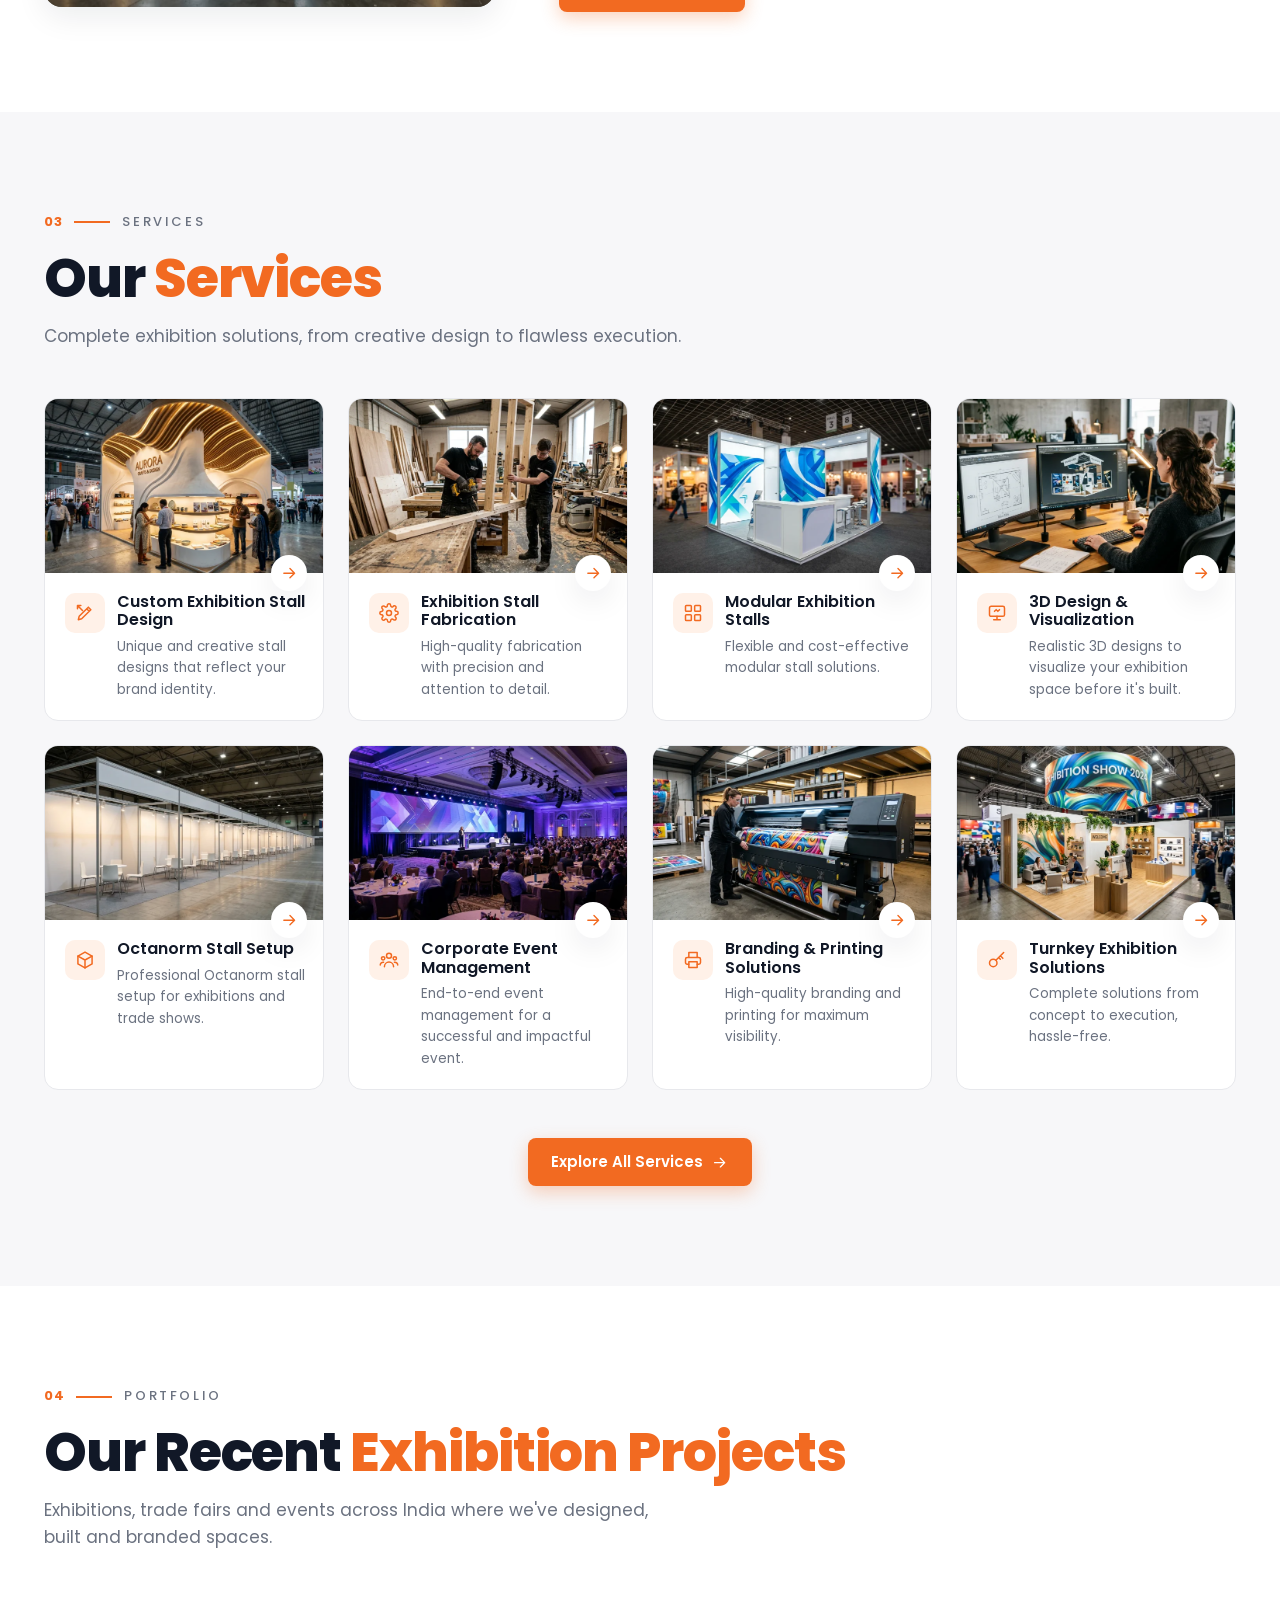
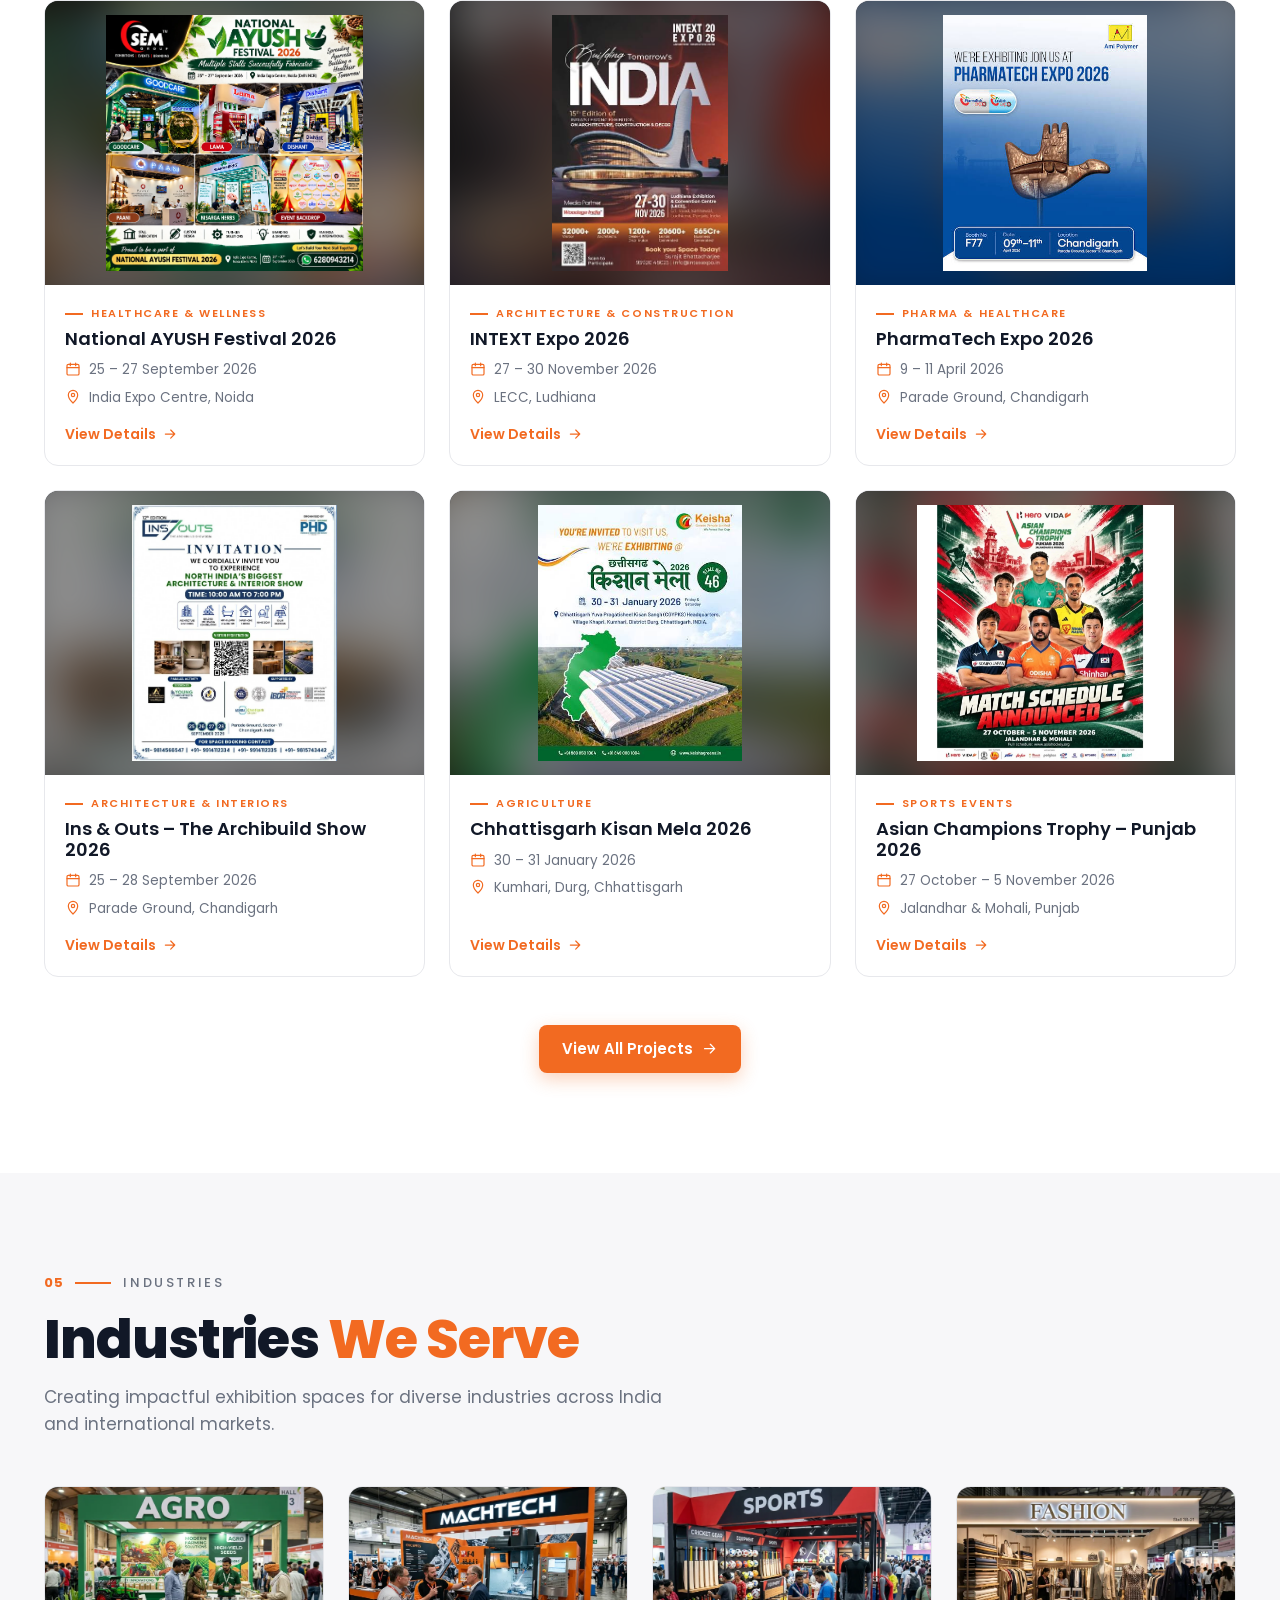
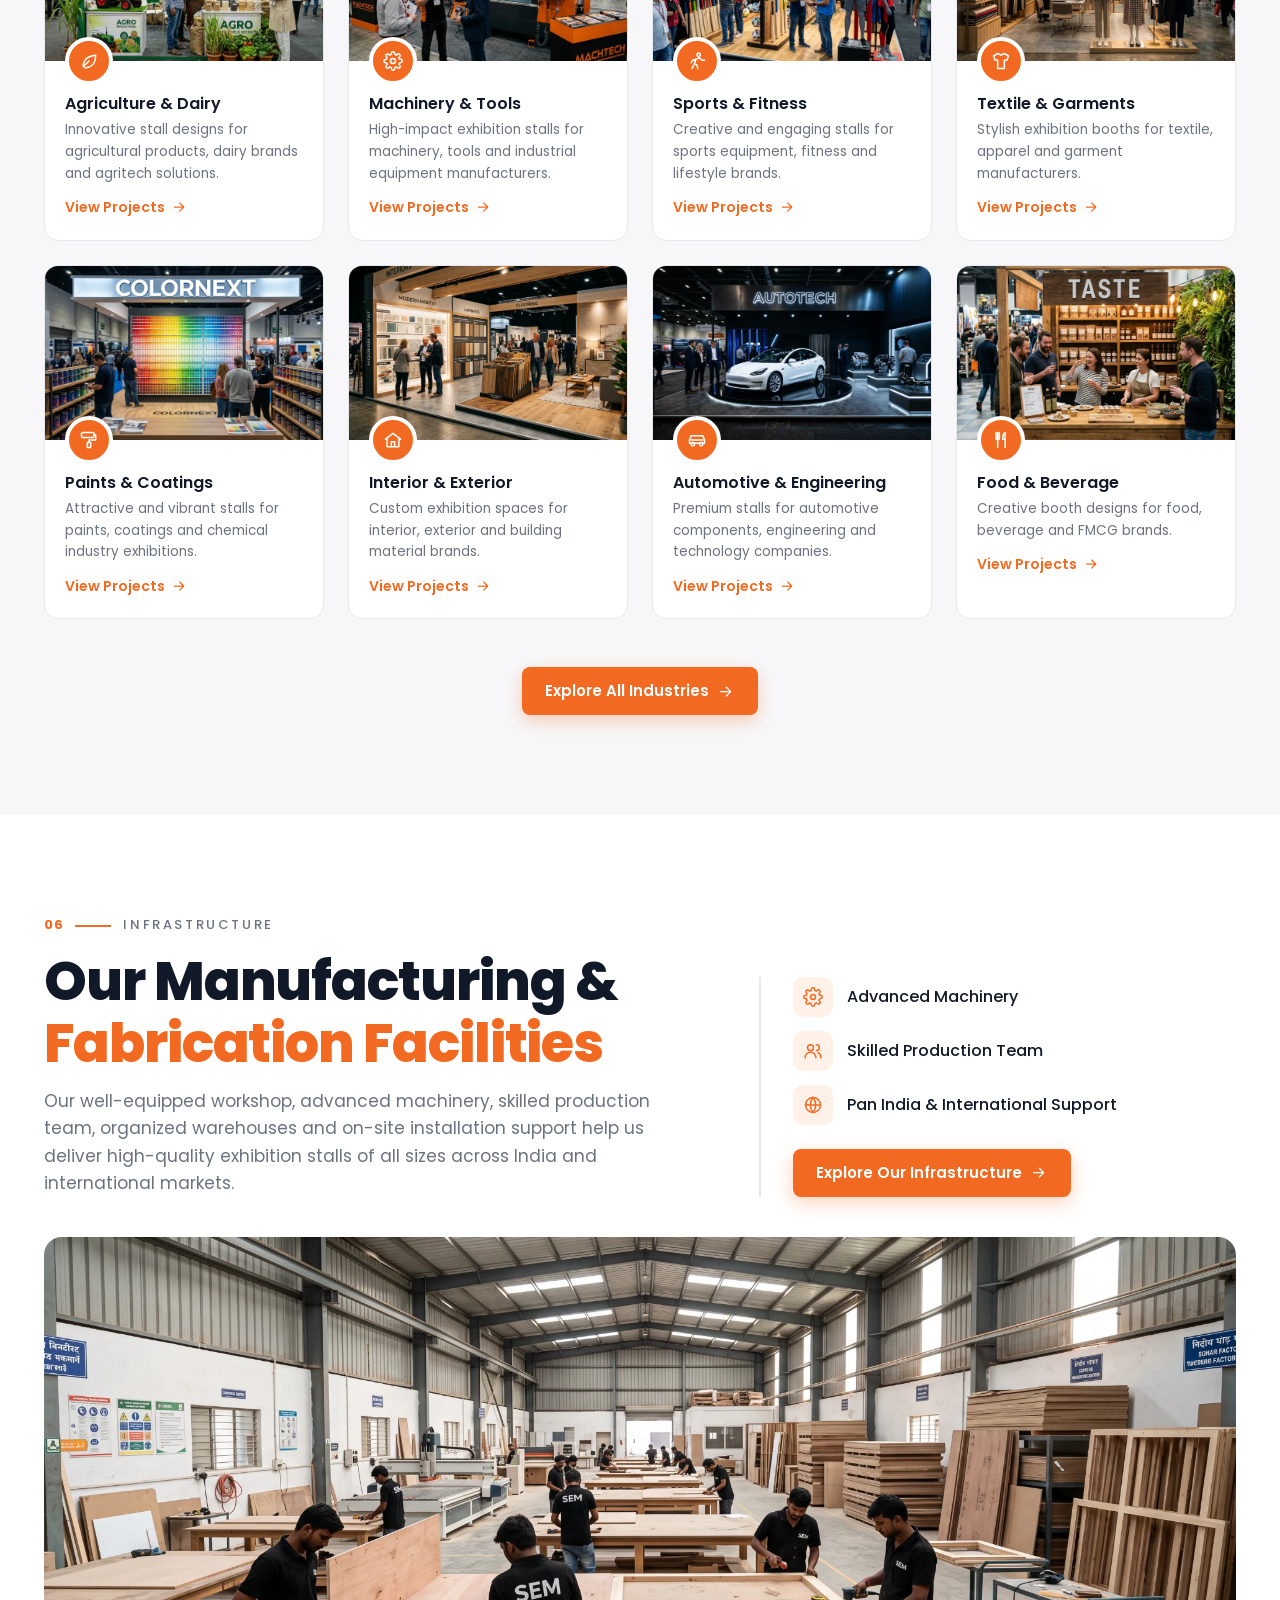
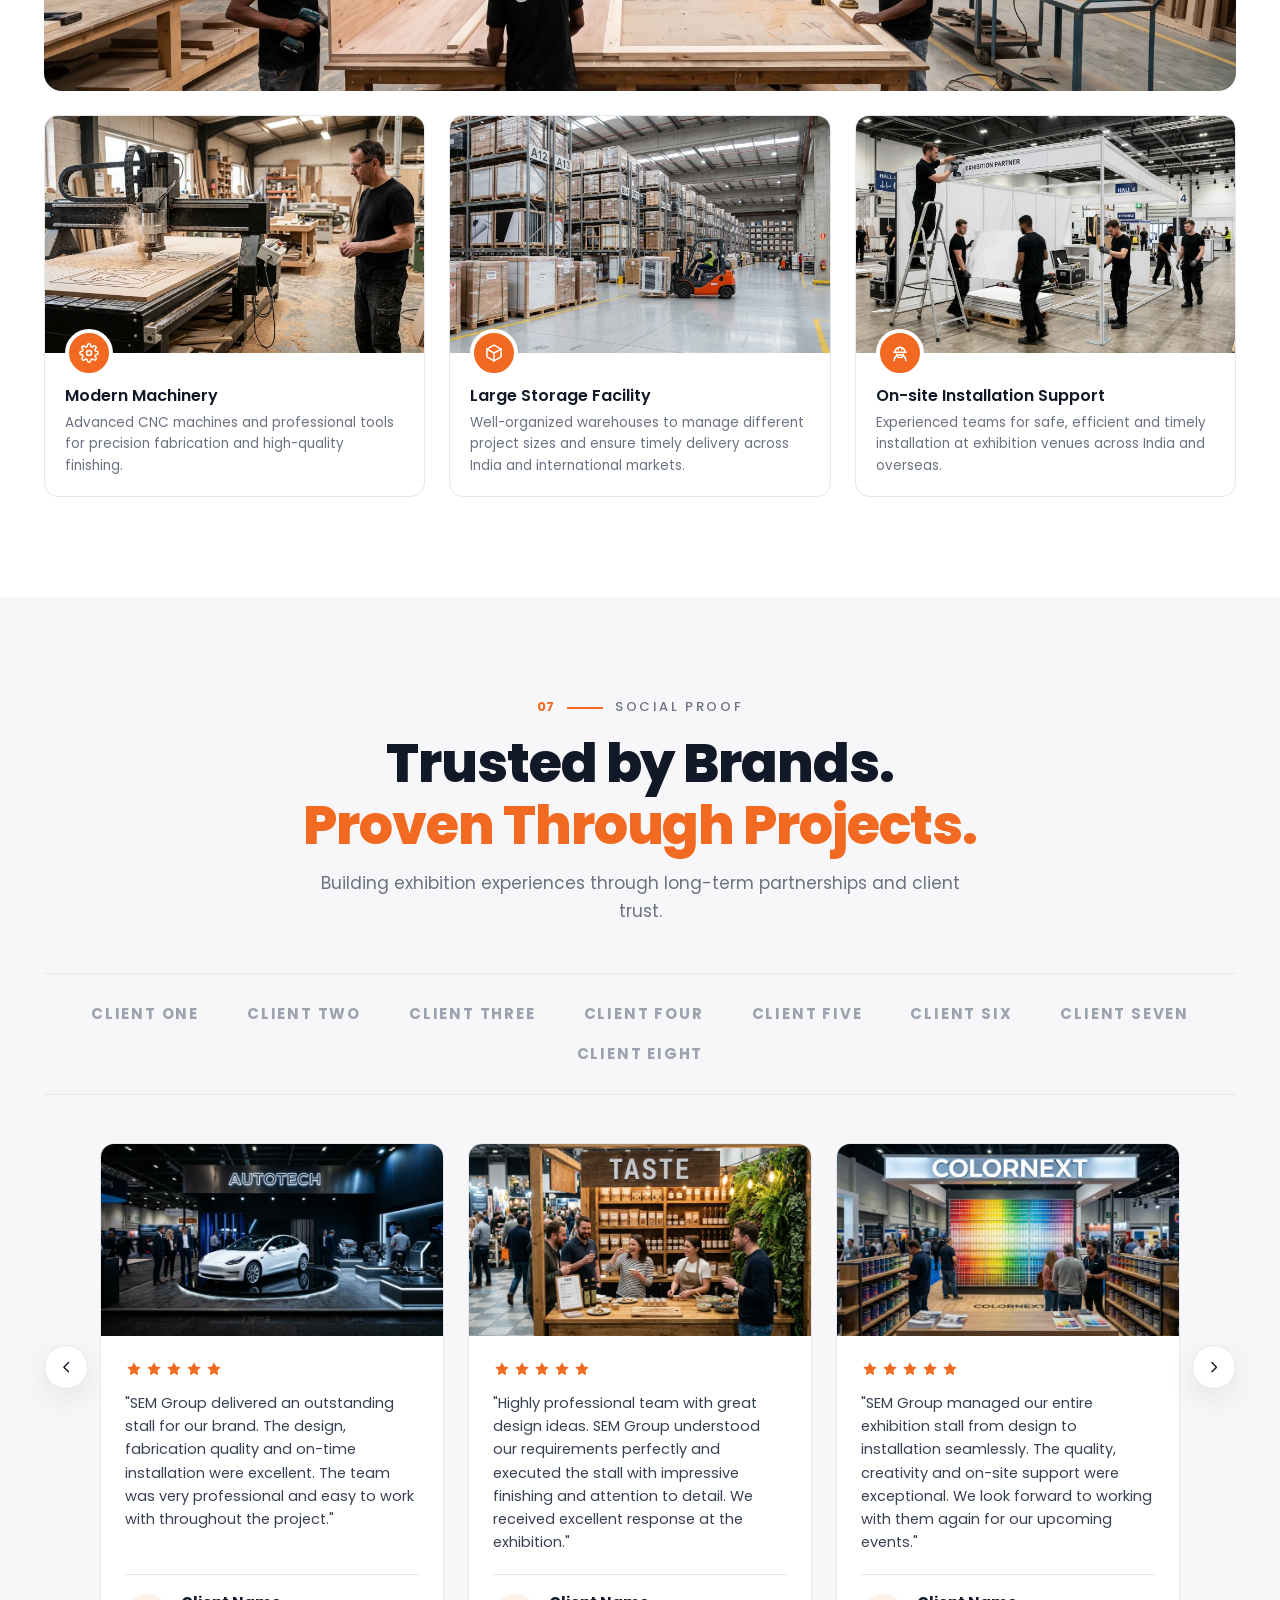
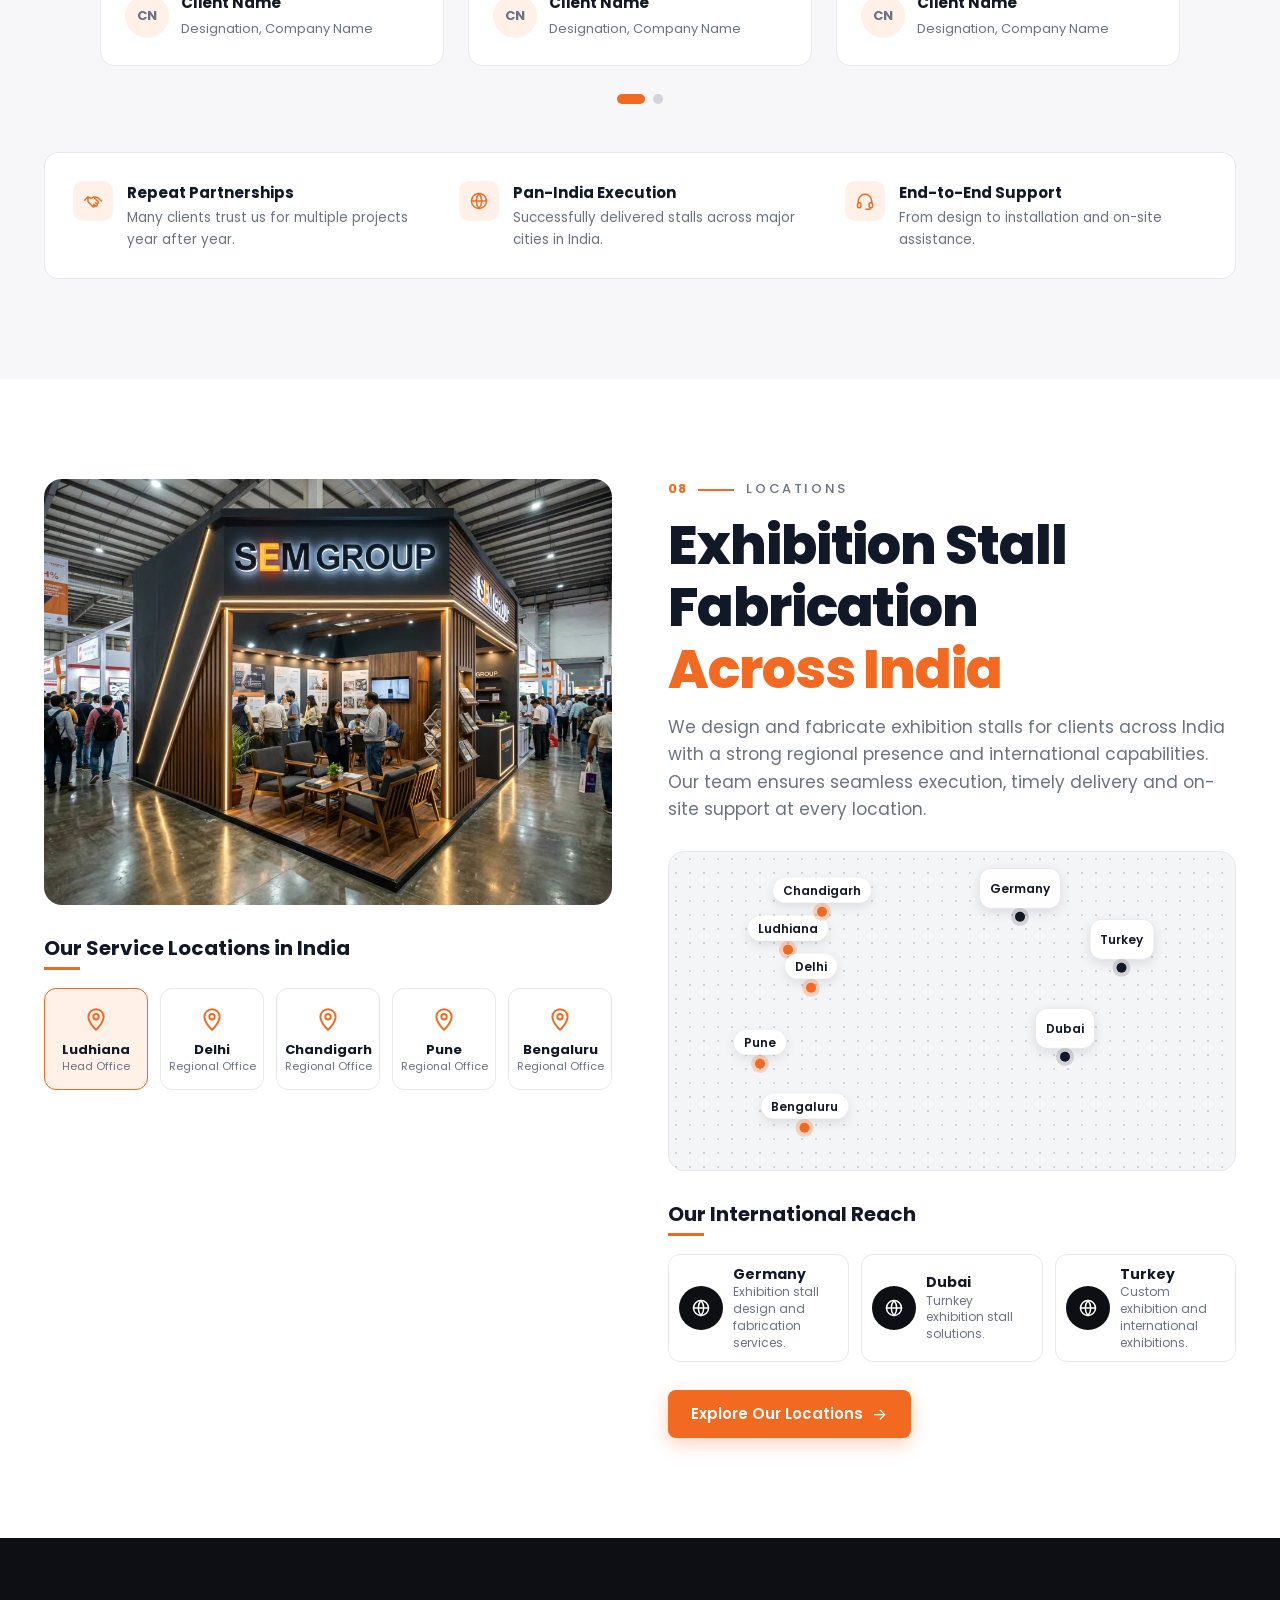
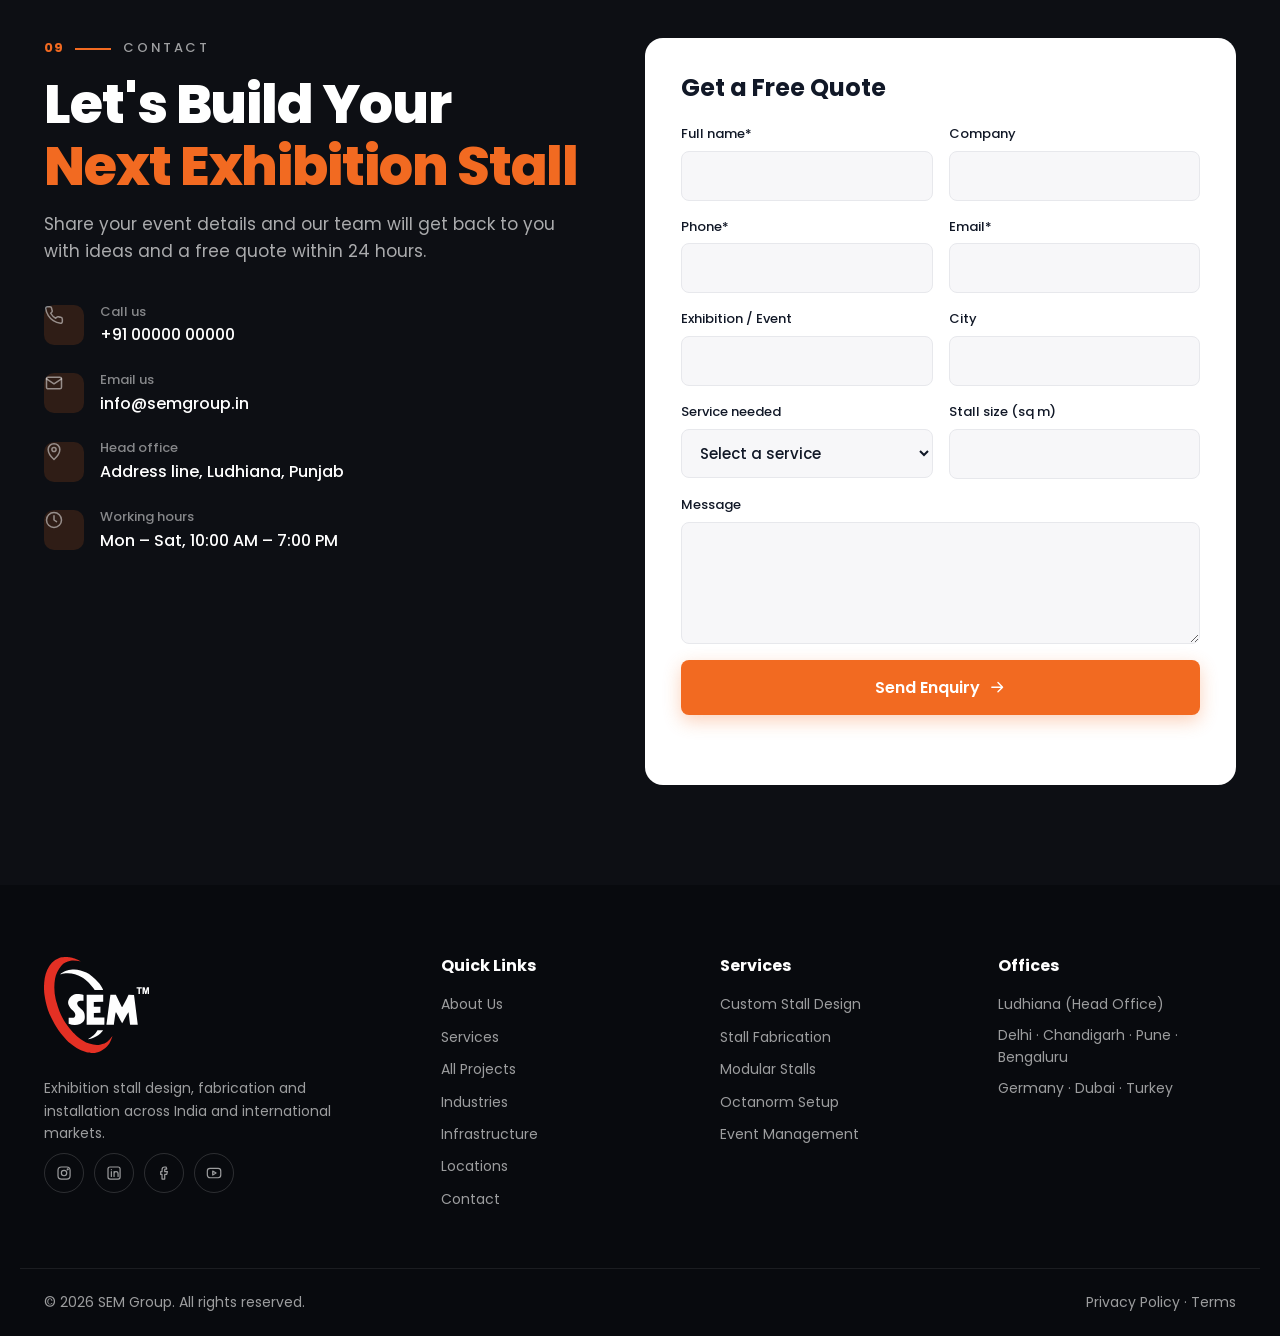
==== commit 3786b82d: "Add dedicated pages for every navbar item Give About, Services, Industries, Infrastructure, Location" ====
--- a/index.html
+++ b/index.html
@@ -78,15 +78,15 @@
     </a>
 
     <nav class="main-nav" id="mainNav" aria-label="Main">
-      <a href="#top" class="active">Home</a>
-      <a href="#about">About Us</a>
-      <a href="#services">Services</a>
-      <a href="#projects">Projects</a>
-      <a href="#industries">Industries</a>
-      <a href="#infrastructure">Infrastructure</a>
-      <a href="#locations">Locations</a>
-      <a href="#contact">Contact</a>
-      <a href="#contact" class="btn btn-primary nav-cta-mobile">Get a Free Quote <svg class="icon"><use href="#i-arrow"/></svg></a>
+      <a href="index.html" class="active" aria-current="page">Home</a>
+      <a href="about.html">About Us</a>
+      <a href="services.html">Services</a>
+      <a href="projects.html">Projects</a>
+      <a href="industries.html">Industries</a>
+      <a href="infrastructure.html">Infrastructure</a>
+      <a href="locations.html">Locations</a>
+      <a href="contact.html">Contact</a>
+      <a href="contact.html" class="btn btn-primary nav-cta-mobile">Get a Free Quote <svg class="icon"><use href="#i-arrow"/></svg></a>
     </nav>
 
     <div class="header-actions">
@@ -151,6 +151,7 @@
         <div class="stat-card"><span class="icon-box"><svg class="icon"><use href="#i-worker"/></svg></span><div><strong><span class="count" data-target="70">0</span>+</strong><span>Team Members</span></div></div>
       </div>
       <p class="fine-print">Figures reflect company-reported achievements.</p>
+      <a href="about.html" class="btn btn-primary" style="margin-top:24px">More About Us <svg class="icon"><use href="#i-arrow"/></svg></a>
     </div>
   </div>
 </section>
@@ -170,7 +171,7 @@
         <div class="card-body">
           <span class="icon-box"><svg class="icon"><use href="#i-design"/></svg></span>
           <div><h3>Custom Exhibition Stall Design</h3><p>Unique and creative stall designs that reflect your brand identity.</p></div>
-          <a href="#contact" class="circle-link" aria-label="Enquire about custom stall design"><svg class="icon"><use href="#i-arrow"/></svg></a>
+          <a href="services.html#custom-design" class="circle-link" aria-label="Learn about custom stall design"><svg class="icon"><use href="#i-arrow"/></svg></a>
         </div>
       </article>
       <article class="service-card reveal">
@@ -178,7 +179,7 @@
         <div class="card-body">
           <span class="icon-box"><svg class="icon"><use href="#i-gear"/></svg></span>
           <div><h3>Exhibition Stall Fabrication</h3><p>High-quality fabrication with precision and attention to detail.</p></div>
-          <a href="#contact" class="circle-link" aria-label="Enquire about stall fabrication"><svg class="icon"><use href="#i-arrow"/></svg></a>
+          <a href="services.html#fabrication" class="circle-link" aria-label="Learn about stall fabrication"><svg class="icon"><use href="#i-arrow"/></svg></a>
         </div>
       </article>
       <article class="service-card reveal">
@@ -186,7 +187,7 @@
         <div class="card-body">
           <span class="icon-box"><svg class="icon"><use href="#i-grid"/></svg></span>
           <div><h3>Modular Exhibition Stalls</h3><p>Flexible and cost-effective modular stall solutions.</p></div>
-          <a href="#contact" class="circle-link" aria-label="Enquire about modular stalls"><svg class="icon"><use href="#i-arrow"/></svg></a>
+          <a href="services.html#modular" class="circle-link" aria-label="Learn about modular stalls"><svg class="icon"><use href="#i-arrow"/></svg></a>
         </div>
       </article>
       <article class="service-card reveal">
@@ -194,7 +195,7 @@
         <div class="card-body">
           <span class="icon-box"><svg class="icon"><use href="#i-monitor"/></svg></span>
           <div><h3>3D Design &amp; Visualization</h3><p>Realistic 3D designs to visualize your exhibition space before it's built.</p></div>
-          <a href="#contact" class="circle-link" aria-label="Enquire about 3D design"><svg class="icon"><use href="#i-arrow"/></svg></a>
+          <a href="services.html#3d-design" class="circle-link" aria-label="Learn about 3D design"><svg class="icon"><use href="#i-arrow"/></svg></a>
         </div>
       </article>
       <article class="service-card reveal">
@@ -202,7 +203,7 @@
         <div class="card-body">
           <span class="icon-box"><svg class="icon"><use href="#i-cube"/></svg></span>
           <div><h3>Octanorm Stall Setup</h3><p>Professional Octanorm stall setup for exhibitions and trade shows.</p></div>
-          <a href="#contact" class="circle-link" aria-label="Enquire about Octanorm setup"><svg class="icon"><use href="#i-arrow"/></svg></a>
+          <a href="services.html#octanorm" class="circle-link" aria-label="Learn about Octanorm setup"><svg class="icon"><use href="#i-arrow"/></svg></a>
         </div>
       </article>
       <article class="service-card reveal">
@@ -210,7 +211,7 @@
         <div class="card-body">
           <span class="icon-box"><svg class="icon"><use href="#i-event"/></svg></span>
           <div><h3>Corporate Event Management</h3><p>End-to-end event management for a successful and impactful event.</p></div>
-          <a href="#contact" class="circle-link" aria-label="Enquire about event management"><svg class="icon"><use href="#i-arrow"/></svg></a>
+          <a href="services.html#corporate-events" class="circle-link" aria-label="Learn about event management"><svg class="icon"><use href="#i-arrow"/></svg></a>
         </div>
       </article>
       <article class="service-card reveal">
@@ -218,7 +219,7 @@
         <div class="card-body">
           <span class="icon-box"><svg class="icon"><use href="#i-printer"/></svg></span>
           <div><h3>Branding &amp; Printing Solutions</h3><p>High-quality branding and printing for maximum visibility.</p></div>
-          <a href="#contact" class="circle-link" aria-label="Enquire about branding and printing"><svg class="icon"><use href="#i-arrow"/></svg></a>
+          <a href="services.html#branding-printing" class="circle-link" aria-label="Learn about branding and printing"><svg class="icon"><use href="#i-arrow"/></svg></a>
         </div>
       </article>
       <article class="service-card reveal">
@@ -226,12 +227,12 @@
         <div class="card-body">
           <span class="icon-box"><svg class="icon"><use href="#i-key"/></svg></span>
           <div><h3>Turnkey Exhibition Solutions</h3><p>Complete solutions from concept to execution, hassle-free.</p></div>
-          <a href="#contact" class="circle-link" aria-label="Enquire about turnkey solutions"><svg class="icon"><use href="#i-arrow"/></svg></a>
-        </div>
-      </article>
-    </div>
-
-    <div class="center-cta reveal"><a href="#contact" class="btn btn-primary">Explore All Services <svg class="icon"><use href="#i-arrow"/></svg></a></div>
+          <a href="services.html#turnkey" class="circle-link" aria-label="Learn about turnkey solutions"><svg class="icon"><use href="#i-arrow"/></svg></a>
+        </div>
+      </article>
+    </div>
+
+    <div class="center-cta reveal"><a href="services.html" class="btn btn-primary">Explore All Services <svg class="icon"><use href="#i-arrow"/></svg></a></div>
   </div>
 </section>
 
@@ -360,6 +361,8 @@
       <article class="industry-card reveal"><img src="images/industry-automotive.webp" loading="lazy" alt="Automotive exhibition stall"><div class="card-body"><span class="icon-badge"><svg class="icon"><use href="#i-car"/></svg></span><h3>Automotive &amp; Engineering</h3><p>Premium stalls for automotive components, engineering and technology companies.</p><a href="projects.html?cat=industrial" class="text-link">View Projects <svg class="icon"><use href="#i-arrow"/></svg></a></div></article>
       <article class="industry-card reveal"><img src="images/industry-food.webp" loading="lazy" alt="Food and beverage exhibition stall"><div class="card-body"><span class="icon-badge"><svg class="icon"><use href="#i-food"/></svg></span><h3>Food &amp; Beverage</h3><p>Creative booth designs for food, beverage and FMCG brands.</p><a href="projects.html" class="text-link">View Projects <svg class="icon"><use href="#i-arrow"/></svg></a></div></article>
     </div>
+
+    <div class="center-cta reveal"><a href="industries.html" class="btn btn-primary">Explore All Industries <svg class="icon"><use href="#i-arrow"/></svg></a></div>
   </div>
 </section>
 
@@ -376,7 +379,7 @@
         <p><span class="icon-box sm"><svg class="icon"><use href="#i-gear"/></svg></span>Advanced Machinery</p>
         <p><span class="icon-box sm"><svg class="icon"><use href="#i-users"/></svg></span>Skilled Production Team</p>
         <p><span class="icon-box sm"><svg class="icon"><use href="#i-globe"/></svg></span>Pan India &amp; International Support</p>
-        <a href="#contact" class="btn btn-primary">Explore Our Infrastructure <svg class="icon"><use href="#i-arrow"/></svg></a>
+        <a href="infrastructure.html" class="btn btn-primary">Explore Our Infrastructure <svg class="icon"><use href="#i-arrow"/></svg></a>
       </div>
     </div>
 
@@ -492,7 +495,7 @@
         <div class="intl"><span class="intl-icon"><svg class="icon"><use href="#i-globe"/></svg></span><p><strong>Dubai</strong>Turnkey exhibition stall solutions.</p></div>
         <div class="intl"><span class="intl-icon"><svg class="icon"><use href="#i-globe"/></svg></span><p><strong>Turkey</strong>Custom exhibition and international exhibitions.</p></div>
       </div>
-      <a href="#contact" class="btn btn-primary">Explore Our Locations <svg class="icon"><use href="#i-arrow"/></svg></a>
+      <a href="locations.html" class="btn btn-primary">Explore Our Locations <svg class="icon"><use href="#i-arrow"/></svg></a>
     </div>
   </div>
 </section>
@@ -571,11 +574,11 @@
     </div>
     <div>
       <h4>Quick Links</h4>
-      <a href="#about">About Us</a><a href="#services">Services</a><a href="projects.html">All Projects</a><a href="#industries">Industries</a><a href="#infrastructure">Infrastructure</a><a href="#contact">Contact</a>
+      <a href="about.html">About Us</a><a href="services.html">Services</a><a href="projects.html">All Projects</a><a href="industries.html">Industries</a><a href="infrastructure.html">Infrastructure</a><a href="locations.html">Locations</a><a href="contact.html">Contact</a>
     </div>
     <div>
       <h4>Services</h4>
-      <a href="#services">Custom Stall Design</a><a href="#services">Stall Fabrication</a><a href="#services">Modular Stalls</a><a href="#services">Octanorm Setup</a><a href="#services">Event Management</a>
+      <a href="services.html#custom-design">Custom Stall Design</a><a href="services.html#fabrication">Stall Fabrication</a><a href="services.html#modular">Modular Stalls</a><a href="services.html#octanorm">Octanorm Setup</a><a href="services.html#corporate-events">Event Management</a>
     </div>
     <div>
       <h4>Offices</h4>
--- a/css/style.css
+++ b/css/style.css
@@ -429,8 +429,7 @@
 .page-hero::before {
   content: ""; position: absolute; inset: 0;
   background: radial-gradient(circle at 85% 20%, rgba(242, 106, 33, .28), transparent 45%),
-              linear-gradient(90deg, rgba(13, 15, 20, .97) 30%, rgba(13, 15, 20, .75)),
-              url("../images/hero-sem-stall.webp") center / cover;
+              linear-gradient(90deg, rgba(13, 15, 20, .97) 30%, rgba(13, 15, 20, .75));
 }
 .page-hero .container { position: relative; }
 .breadcrumb { display: flex; gap: 8px; font-size: 14px; color: rgba(255, 255, 255, .6); margin-bottom: 18px; }
@@ -517,6 +516,193 @@
 }
 
 /* =========================================================
+   Inner pages: About, Services, Industries, Infrastructure, Locations, Contact
+   ========================================================= */
+:focus-visible { outline: 2px solid var(--orange); outline-offset: 3px; }
+.page-hero-bg { position: absolute; inset: 0; width: 100%; height: 100%; object-fit: cover; z-index: 0; }
+.page-hero::before { z-index: 1; }
+.page-hero .container { z-index: 2; }
+.section.tint { background: var(--bg-alt); }
+.block-title { font-size: clamp(28px, 3.6vw, 44px); font-weight: 800; letter-spacing: -.02em; }
+.block-sub { margin-top: 14px; font-size: 17px; color: var(--muted); max-width: 620px; }
+.block-head { margin-bottom: 48px; }
+.check-list { list-style: none; padding: 0; margin: 20px 0 24px; display: grid; gap: 10px; }
+.check-list li { display: flex; gap: 10px; font-size: 15px; }
+.check-list .icon { width: 19px; height: 19px; color: var(--orange); margin-top: 3px; }
+
+/* About: story and numbers */
+.story { display: grid; grid-template-columns: minmax(0, 7fr) minmax(0, 5fr); gap: 72px; align-items: center; }
+.story-text p { margin-top: 18px; font-size: 17px; max-width: 62ch; }
+.story-photo { position: relative; z-index: 0; }
+.story-photo img { width: 100%; aspect-ratio: 4 / 5; object-fit: cover; border-radius: 22px; }
+.story-photo::after { content: ""; position: absolute; inset: 18px -18px -18px 18px; z-index: -1; border: 2px solid var(--orange); border-radius: 22px; }
+.ledger { display: grid; grid-template-columns: repeat(4, 1fr); }
+.ledger div { padding: 8px 32px; border-left: 1px solid var(--line); }
+.ledger div:first-child { padding-left: 0; border-left: 0; }
+.ledger strong { display: block; font-size: clamp(38px, 5vw, 68px); font-weight: 800; letter-spacing: -.03em; line-height: 1.05; color: var(--ink); }
+.ledger span { font-size: 15px; color: var(--muted); }
+.ledger strong span { font-size: inherit; color: inherit; }
+.ledger-note { margin-top: 28px; font-size: 13px; color: var(--muted); }
+.principle { display: grid; grid-template-columns: minmax(0, 4fr) minmax(0, 7fr); gap: 32px; padding: 30px 0; border-top: 1px solid var(--line); }
+.principle:last-child { border-bottom: 1px solid var(--line); }
+.principle h3 { font-size: 21px; font-weight: 700; }
+.principle p { font-size: 16px; max-width: 62ch; }
+.mosaic { display: grid; grid-template-columns: repeat(12, 1fr); gap: 16px; }
+.tile { position: relative; display: block; grid-column: span 4; aspect-ratio: 4 / 3; overflow: hidden; border-radius: 16px; background: var(--dark); color: var(--white); }
+.tile.wide { grid-column: span 8; aspect-ratio: auto; }
+.tile img { position: absolute; inset: 0; width: 100%; height: 100%; object-fit: cover; transition: transform .5s; }
+.tile:hover img { transform: scale(1.04); }
+.tile::after { content: ""; position: absolute; inset: 0; background: linear-gradient(0deg, rgba(13, 15, 20, .88), transparent 62%); }
+.tile span { position: absolute; left: 20px; right: 20px; bottom: 16px; z-index: 1; font-size: 18px; font-weight: 600; line-height: 1.3; }
+
+/* Services: side index and detail rows */
+.with-index { display: grid; grid-template-columns: 230px minmax(0, 1fr); gap: 56px; align-items: start; }
+.side-index { position: sticky; top: calc(var(--header-h) + 24px); display: grid; gap: 2px; border-left: 2px solid var(--line); }
+.side-index a { padding: 8px 0 8px 16px; margin-left: -2px; border-left: 2px solid transparent; font-size: 14px; font-weight: 500; color: var(--muted); transition: color .2s, border-color .2s; }
+.side-index a:hover, .side-index a.active { color: var(--ink); border-left-color: var(--orange); }
+.feature-row { display: grid; grid-template-columns: minmax(0, 1fr) minmax(0, 1fr); gap: 44px; align-items: center; padding: 44px 0; border-top: 1px solid var(--line); scroll-margin-top: calc(var(--header-h) + 8px); }
+.feature-row:first-child { padding-top: 0; border-top: 0; }
+.feature-row img { width: 100%; aspect-ratio: 4 / 3; object-fit: cover; border-radius: 16px; }
+.feature-row .icon-box { margin-bottom: 14px; }
+.feature-row h2, .feature-row h3 { font-size: clamp(23px, 2.5vw, 30px); font-weight: 800; letter-spacing: -.01em; }
+.feature-row > div > p { margin-top: 10px; }
+.feature-row.flip > img { order: 2; }
+
+/* Services: stall layout picker */
+.picker { display: grid; grid-template-columns: minmax(0, 5fr) minmax(0, 6fr); gap: 48px; align-items: center; }
+.plan {
+  border-radius: 20px; padding: 16px; color: var(--ink); border: 1px solid var(--line); background-color: var(--surface);
+  background-image: linear-gradient(var(--line) 1px, transparent 1px), linear-gradient(90deg, var(--line) 1px, transparent 1px);
+  background-size: 28px 28px;
+}
+.plan svg { display: block; width: 100%; height: auto; }
+.plan text { font-family: inherit; font-size: 13px; font-weight: 500; fill: var(--muted); text-anchor: middle; }
+.plan .plan-you { font-size: 17px; font-weight: 700; fill: var(--ink); }
+.plan .floor { fill: var(--orange-soft); }
+.plan .near rect { fill: var(--bg-alt); stroke: var(--line); }
+.plan .wall { stroke: var(--ink); stroke-width: 5; stroke-linecap: round; transition: stroke .25s; }
+.plan .aisle { opacity: 0; transition: opacity .25s; }
+.plan .near { transition: opacity .25s; }
+.plan .aisle text { fill: var(--orange); font-weight: 600; }
+.plan .aisle path { fill: none; stroke: var(--orange); stroke-width: 2.5; stroke-linecap: round; stroke-linejoin: round; }
+.plan .side.open .wall { stroke: var(--orange); stroke-dasharray: 3 11; }
+.plan .side.open .aisle { opacity: 1; }
+.plan .side.open .near { opacity: 0; }
+.picker-options { display: grid; gap: 10px; }
+.picker-option {
+  display: grid; grid-template-columns: 1fr auto; gap: 2px 16px; width: 100%; padding: 16px 20px; text-align: left;
+  color: var(--text); background: var(--surface); border: 1px solid var(--line); border-radius: 12px;
+  transition: border-color .2s, box-shadow .2s;
+}
+.picker-option strong { color: var(--ink); font-size: 17px; }
+.picker-option em { font-style: normal; font-size: 13px; font-weight: 600; color: var(--orange); align-self: center; }
+.picker-option span { grid-column: 1 / -1; font-size: 14px; color: var(--muted); }
+.picker-option:hover { border-color: var(--orange); }
+.picker-option[aria-pressed="true"] { border-color: var(--orange); box-shadow: inset 4px 0 0 var(--orange); }
+
+/* Numbered process */
+.process { list-style: none; padding: 0; margin: 0; display: grid; grid-template-columns: repeat(var(--steps, 5), 1fr); gap: 28px; counter-reset: step; }
+.process li { position: relative; padding-top: 62px; counter-increment: step; }
+.process li::before {
+  content: counter(step); position: absolute; top: 0; left: 0; z-index: 1;
+  width: 44px; height: 44px; border-radius: 50%; display: flex; align-items: center; justify-content: center;
+  background: var(--orange); color: var(--white); font-weight: 700;
+}
+.process li:not(:last-child)::after { content: ""; position: absolute; top: 21px; left: 44px; right: -28px; height: 2px; background: var(--line); }
+.process h3 { font-size: 17px; font-weight: 700; }
+.process p { margin-top: 6px; font-size: 14px; color: var(--muted); }
+
+/* Industries */
+.industry-grid { display: grid; grid-template-columns: repeat(2, minmax(0, 1fr)); gap: 28px; }
+.industry-panel { display: flex; flex-direction: column; overflow: hidden; background: var(--surface); border: 1px solid var(--line); border-radius: 18px; scroll-margin-top: calc(var(--header-h) + 16px); }
+.industry-photo { position: relative; aspect-ratio: 16 / 9; overflow: hidden; background: var(--dark); }
+.industry-photo img { width: 100%; height: 100%; object-fit: cover; }
+.industry-photo::after { content: ""; position: absolute; inset: 0; background: linear-gradient(0deg, rgba(13, 15, 20, .85), transparent 55%); }
+.industry-photo h2 { position: absolute; left: 24px; right: 24px; bottom: 18px; z-index: 1; color: var(--white); font-size: 24px; font-weight: 800; display: flex; align-items: center; gap: 12px; }
+.industry-photo h2 .icon { color: var(--orange); width: 26px; height: 26px; }
+.industry-body { padding: 24px; display: flex; flex-direction: column; flex: 1; }
+.industry-body h3 { margin-top: 18px; font-size: 14px; font-weight: 600; }
+.industry-body .check-list { margin: 10px 0 20px; }
+.industry-body .check-list li { font-size: 14px; }
+.industry-body .text-link { margin-top: auto; }
+
+/* Locations: map explorer */
+.region-tabs { display: flex; flex-wrap: wrap; gap: 10px; margin-bottom: 24px; }
+.explorer { display: grid; grid-template-columns: minmax(0, 7fr) minmax(0, 5fr); gap: 36px; align-items: start; }
+.net-map {
+  position: relative; aspect-ratio: 16 / 9; border-radius: 18px; border: 1px solid var(--line);
+  background-color: var(--map-bg); background-image: radial-gradient(var(--map-dot) 1.2px, transparent 1.3px); background-size: 14px 14px;
+}
+.net-map svg { position: absolute; inset: 0; width: 100%; height: 100%; }
+.net-line { fill: none; stroke: var(--muted); stroke-width: 1.5; stroke-dasharray: 3 5; vector-effect: non-scaling-stroke; opacity: .55; transition: stroke .2s, opacity .2s; }
+.net-line.active { stroke: var(--orange); stroke-width: 2.5; stroke-dasharray: none; opacity: 1; }
+.net-pin {
+  position: absolute; transform: translate(-50%, -9px); display: flex; flex-direction: column; align-items: center; gap: 4px;
+  padding: 0; background: none; border: 0; color: var(--ink);
+}
+.net-pin i { width: 18px; height: 18px; border-radius: 50%; background: var(--orange); border: 4px solid var(--surface); box-shadow: 0 0 0 1px var(--orange); transition: box-shadow .2s; }
+.net-pin[data-region="intl"] i { background: var(--ink); box-shadow: 0 0 0 1px var(--ink); }
+.net-pin span { padding: 2px 9px; border-radius: 99px; background: var(--surface); box-shadow: 0 2px 8px rgba(0, 0, 0, .12); font-size: 12px; font-weight: 600; white-space: nowrap; transition: background .2s, color .2s; }
+.net-pin:hover span { color: var(--orange); }
+.net-pin[aria-pressed="true"] { z-index: 2; }
+.net-pin[aria-pressed="true"] i { background: var(--orange); box-shadow: 0 0 0 1px var(--orange), 0 0 0 7px rgba(242, 106, 33, .28); }
+.net-pin[aria-pressed="true"] span { background: var(--orange); color: var(--white); }
+.net-pin[hidden], .net-line[hidden] { display: none; }
+.net-note { margin-top: 10px; font-size: 13px; color: var(--muted); }
+.loc-panel { padding: 28px; background: var(--surface); border: 1px solid var(--line); border-radius: 18px; }
+.loc-role { font-size: 14px; font-weight: 600; color: var(--orange); }
+.loc-panel h3 { margin: 2px 0 8px; font-size: 30px; font-weight: 800; letter-spacing: -.01em; }
+.loc-panel h4 { margin-top: 20px; font-size: 14px; font-weight: 600; }
+.loc-panel .check-list { margin: 10px 0 0; }
+.loc-projects { list-style: none; padding: 0; margin: 8px 0 0; }
+.loc-projects a { display: flex; align-items: center; gap: 8px; padding: 9px 0; border-bottom: 1px solid var(--line); font-size: 14px; font-weight: 500; color: var(--ink); }
+.loc-projects a:hover { color: var(--orange); }
+.loc-projects small { margin-left: auto; font-size: 12px; color: var(--muted); white-space: nowrap; }
+.loc-projects .icon { width: 15px; height: 15px; color: var(--orange); }
+.loc-actions { display: flex; flex-wrap: wrap; gap: 10px; margin-top: 24px; }
+.loc-actions .btn-primary { width: 100%; }
+.loc-btn { flex: 1 1 130px; padding: 10px 14px; font-size: 14px; color: var(--ink); border-color: var(--line); }
+.loc-btn:hover { border-color: var(--orange); color: var(--orange); }
+
+/* Locations: nearest office finder */
+.finder { display: grid; grid-template-columns: minmax(0, 5fr) minmax(0, 6fr); gap: 56px; align-items: center; }
+.finder-form { padding: 28px; background: var(--surface); border: 1px solid var(--line); border-radius: 18px; box-shadow: var(--shadow); }
+.finder-form label { display: block; margin-bottom: 8px; font-size: 14px; font-weight: 600; color: var(--ink); }
+.finder-row { display: flex; gap: 10px; }
+.finder-row input { flex: 1; min-width: 0; padding: 12px 14px; font: inherit; font-size: 15px; color: var(--ink); background: var(--bg-alt); border: 1px solid var(--line); border-radius: 8px; }
+.finder-row input:focus { outline: none; border-color: var(--orange); box-shadow: 0 0 0 3px rgba(242, 106, 33, .15); }
+.finder-result:not(:empty) { margin-top: 18px; padding-top: 18px; border-top: 1px solid var(--line); }
+.finder-result strong { display: block; font-size: 19px; color: var(--ink); }
+.finder-result p { margin: 4px 0 14px; font-size: 14px; color: var(--muted); }
+.finder-links { display: flex; flex-wrap: wrap; gap: 10px 20px; align-items: center; }
+.finder-links button { padding: 0; background: none; border: 0; color: var(--orange); font-size: 14px; font-weight: 600; }
+.finder-links button:hover { text-decoration: underline; }
+
+/* Locations: work by city */
+.city-filters { margin-bottom: 24px; }
+.city-projects { list-style: none; padding: 0; margin: 0; }
+.city-projects a { display: flex; align-items: center; gap: 16px; padding: 18px 4px; border-top: 1px solid var(--line); transition: color .2s; }
+.city-projects li:last-child a { border-bottom: 1px solid var(--line); }
+.city-projects strong { font-size: 17px; font-weight: 600; color: var(--ink); transition: color .2s; }
+.city-projects span { margin-left: auto; font-size: 14px; color: var(--muted); white-space: nowrap; }
+.city-projects .icon { color: var(--orange); }
+.city-projects a:hover strong { color: var(--orange); }
+
+/* Contact page: same form and details on a page-coloured background */
+.contact-page .contact-list span { color: var(--muted); }
+.contact-page .contact-list a, .contact-page .contact-list div { color: var(--ink); }
+.contact-page .contact-list a:hover { color: var(--orange); }
+.contact-page .contact-form { border: 1px solid var(--line); box-shadow: var(--shadow); }
+.faq { max-width: 820px; }
+.faq details { border-top: 1px solid var(--line); }
+.faq details:last-child { border-bottom: 1px solid var(--line); }
+.faq summary { display: flex; justify-content: space-between; gap: 20px; align-items: center; padding: 20px 0; font-size: 17px; font-weight: 600; color: var(--ink); cursor: pointer; list-style: none; }
+.faq summary::-webkit-details-marker { display: none; }
+.faq summary .icon { color: var(--orange); transition: transform .2s; }
+.faq details[open] summary .icon { transform: rotate(90deg); }
+.faq details p { padding: 0 0 22px; max-width: 68ch; }
+
+/* =========================================================
    Night mode: an exhibition hall after dark, warm charcoal lit by orange spots
    ========================================================= */
 @media (prefers-reduced-motion: no-preference) {
@@ -588,6 +774,19 @@
   background-size: 100% 100%, 14px 14px;
 }
 [data-theme="dark"] .map-pin { background: #27272c; box-shadow: 0 0 0 1px var(--line), 0 6px 16px rgba(0, 0, 0, .5); }
+
+/* Inner pages */
+[data-theme="dark"] .industry-panel, [data-theme="dark"] .picker-option { background: linear-gradient(180deg, #242428, #1c1c20); box-shadow: inset 0 1px 0 rgba(255, 255, 255, .06); }
+[data-theme="dark"] .picker-option[aria-pressed="true"] { box-shadow: inset 4px 0 0 var(--orange), 0 0 26px rgba(242, 106, 33, .14); }
+[data-theme="dark"] .plan { background-color: #18181b; }
+[data-theme="dark"] .plan .near rect { fill: #242428; }
+[data-theme="dark"] .feature-row img, [data-theme="dark"] .story-photo img { filter: brightness(.9); }
+[data-theme="dark"] .section.tint { background: radial-gradient(900px 420px at 50% 0, rgba(242, 106, 33, .08), transparent 70%), var(--bg-alt); box-shadow: inset 0 1px 0 rgba(255, 255, 255, .05), inset 0 -1px 0 rgba(255, 255, 255, .05); }
+[data-theme="dark"] .loc-panel, [data-theme="dark"] .finder-form { background: linear-gradient(180deg, #242428, #1c1c20); box-shadow: inset 0 1px 0 rgba(255, 255, 255, .06), var(--shadow); }
+[data-theme="dark"] .net-map { background-image: radial-gradient(circle at 54% 40%, rgba(242, 106, 33, .13), transparent 60%), radial-gradient(var(--map-dot) 1.2px, transparent 1.3px); background-size: 100% 100%, 14px 14px; }
+[data-theme="dark"] .net-pin span { background: #27272c; box-shadow: 0 0 0 1px var(--line), 0 4px 12px rgba(0, 0, 0, .5); }
+[data-theme="dark"] .net-pin[aria-pressed="true"] span { background: var(--orange); }
+[data-theme="dark"] .finder-row input { background: #141417; border-color: rgba(255, 255, 255, .12); }
 
 /* Contact, call-to-action band and footer */
 [data-theme="dark"] .contact { background: radial-gradient(760px 520px at 85% 15%, rgba(242, 106, 33, .13), transparent 70%), #0c0c0e; }
@@ -627,6 +826,18 @@
   .project-detail { grid-template-columns: 1fr; gap: 24px; }
   .project-detail:nth-child(even) .poster { order: 0; }
   .project-detail .poster { aspect-ratio: 4 / 3; }
+
+  .story, .picker, .explorer, .finder { grid-template-columns: 1fr; gap: 44px; }
+  .story-photo img { aspect-ratio: 16 / 10; }
+  .with-index { grid-template-columns: 1fr; gap: 32px; }
+  .side-index { position: static; display: flex; overflow-x: auto; gap: 8px; border-left: 0; margin: 0 -24px; padding: 0 24px 6px; }
+  .side-index a { flex-shrink: 0; margin: 0; padding: 8px 16px; border: 1px solid var(--line); border-radius: 99px; }
+  .side-index a:hover, .side-index a.active { border-color: var(--orange); }
+  .process { grid-template-columns: 1fr; gap: 0; }
+  .process li { padding: 0 0 30px 64px; }
+  .process li:not(:last-child)::after { top: 44px; bottom: 0; left: 21px; right: auto; width: 2px; height: auto; }
+  .ledger { grid-template-columns: repeat(2, 1fr); gap: 28px 0; }
+  .ledger div:nth-child(3) { padding-left: 0; border-left: 0; }
 
   /* Mobile menu */
   .nav-toggle { display: block; }
@@ -690,5 +901,24 @@
   .form-row { grid-template-columns: 1fr; gap: 0; }
   .contact-form { padding: 24px 18px; }
   .footer-grid { grid-template-columns: 1fr; gap: 28px; }
+  .block-head { margin-bottom: 32px; }
+  .block-sub { font-size: 15.5px; }
+  .story-text p { font-size: 16px; }
+  .story-photo::after { inset: 10px -8px -10px 8px; }
+  .principle { grid-template-columns: 1fr; gap: 8px; padding: 22px 0; }
+  .tile, .tile.wide { grid-column: span 12; aspect-ratio: 16 / 10; }
+  .side-index { margin: 0 -16px; padding: 0 16px 6px; }
+  .feature-row { grid-template-columns: 1fr; gap: 20px; padding: 32px 0; }
+  .feature-row.flip > img { order: 0; }
+  .industry-grid { grid-template-columns: 1fr; }
+  .net-map { aspect-ratio: 4 / 3; }
+  .net-pin span { font-size: 10.5px; padding: 1px 7px; }
+  .loc-panel, .finder-form { padding: 20px; }
+  .finder-row { flex-direction: column; }
+  .city-projects a { flex-wrap: wrap; gap: 4px 12px; }
+  .city-projects strong { flex: 1 1 100%; font-size: 15.5px; }
+  .city-projects span { margin-left: 0; }
+  .city-projects .icon { margin-left: auto; }
+  .ledger div { padding: 4px 16px; }
   .whatsapp-float { width: 50px; height: 50px; right: 16px; bottom: 16px; }
 }
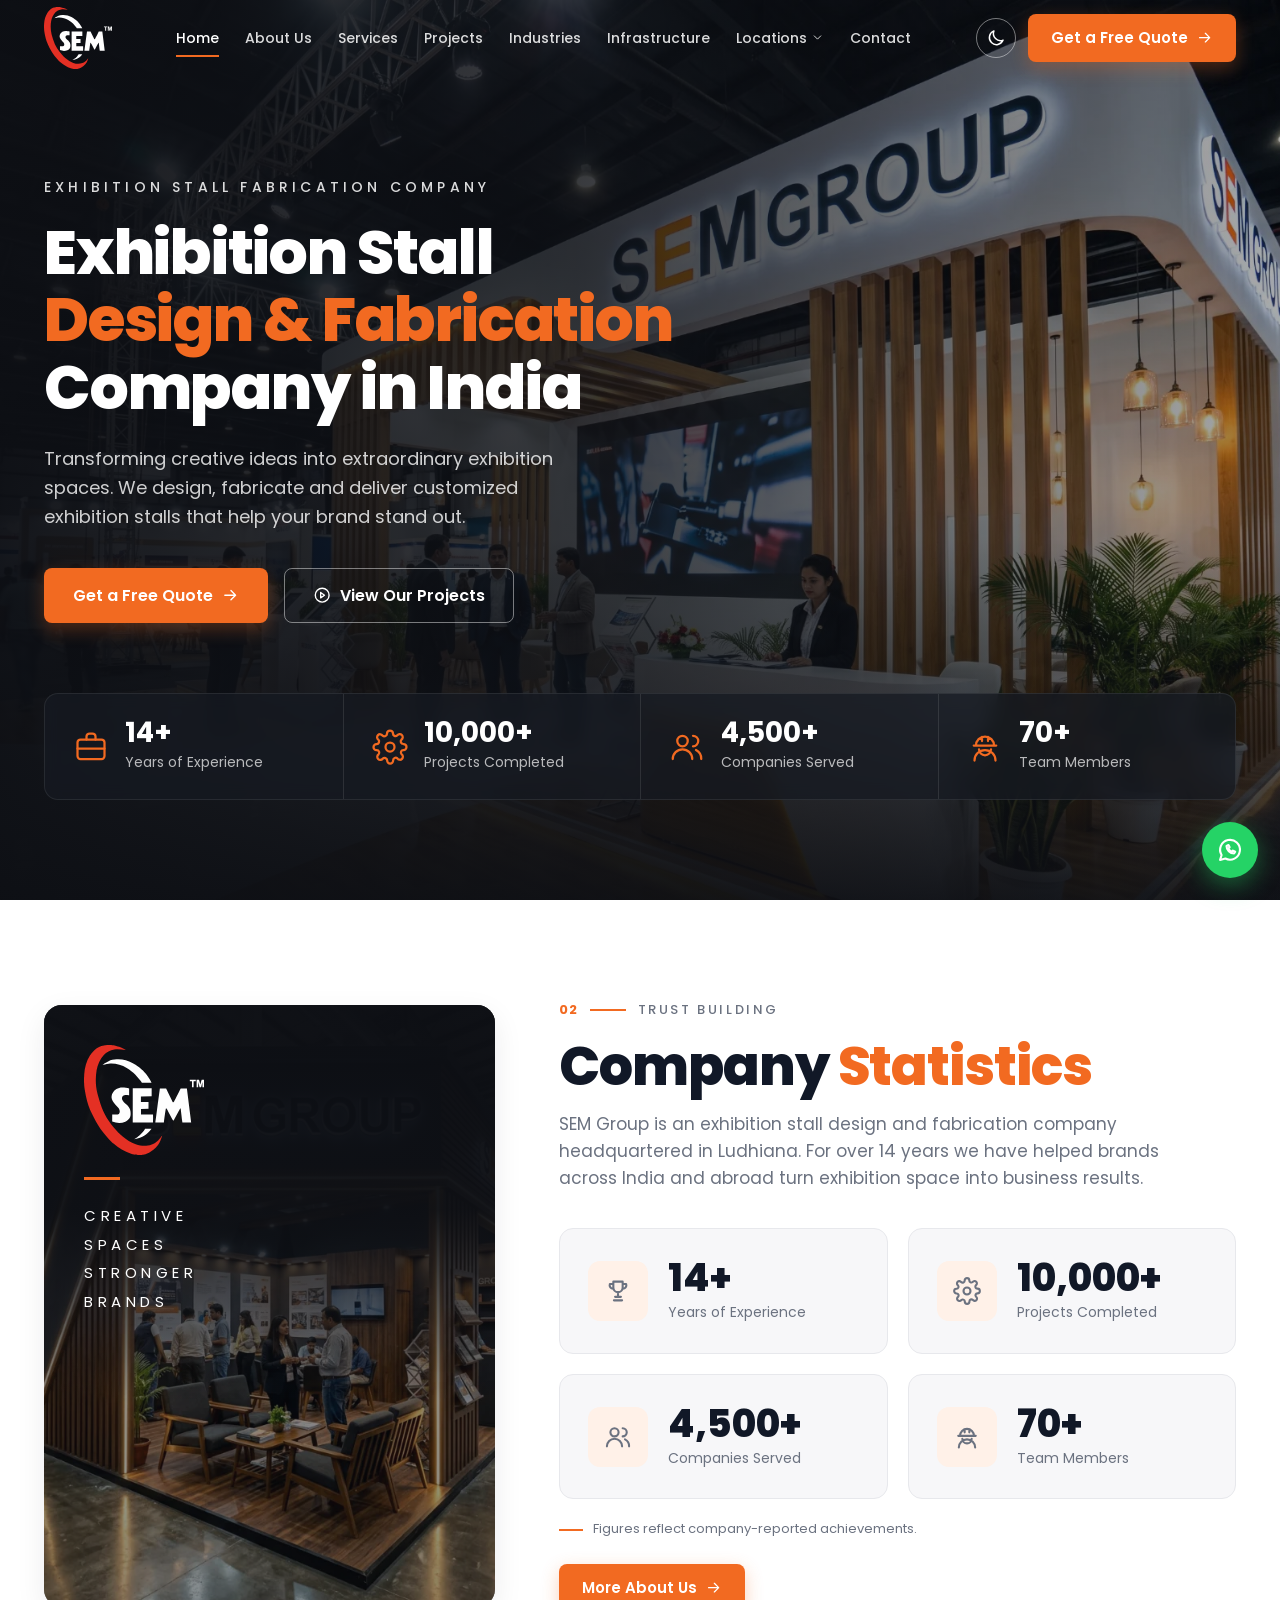
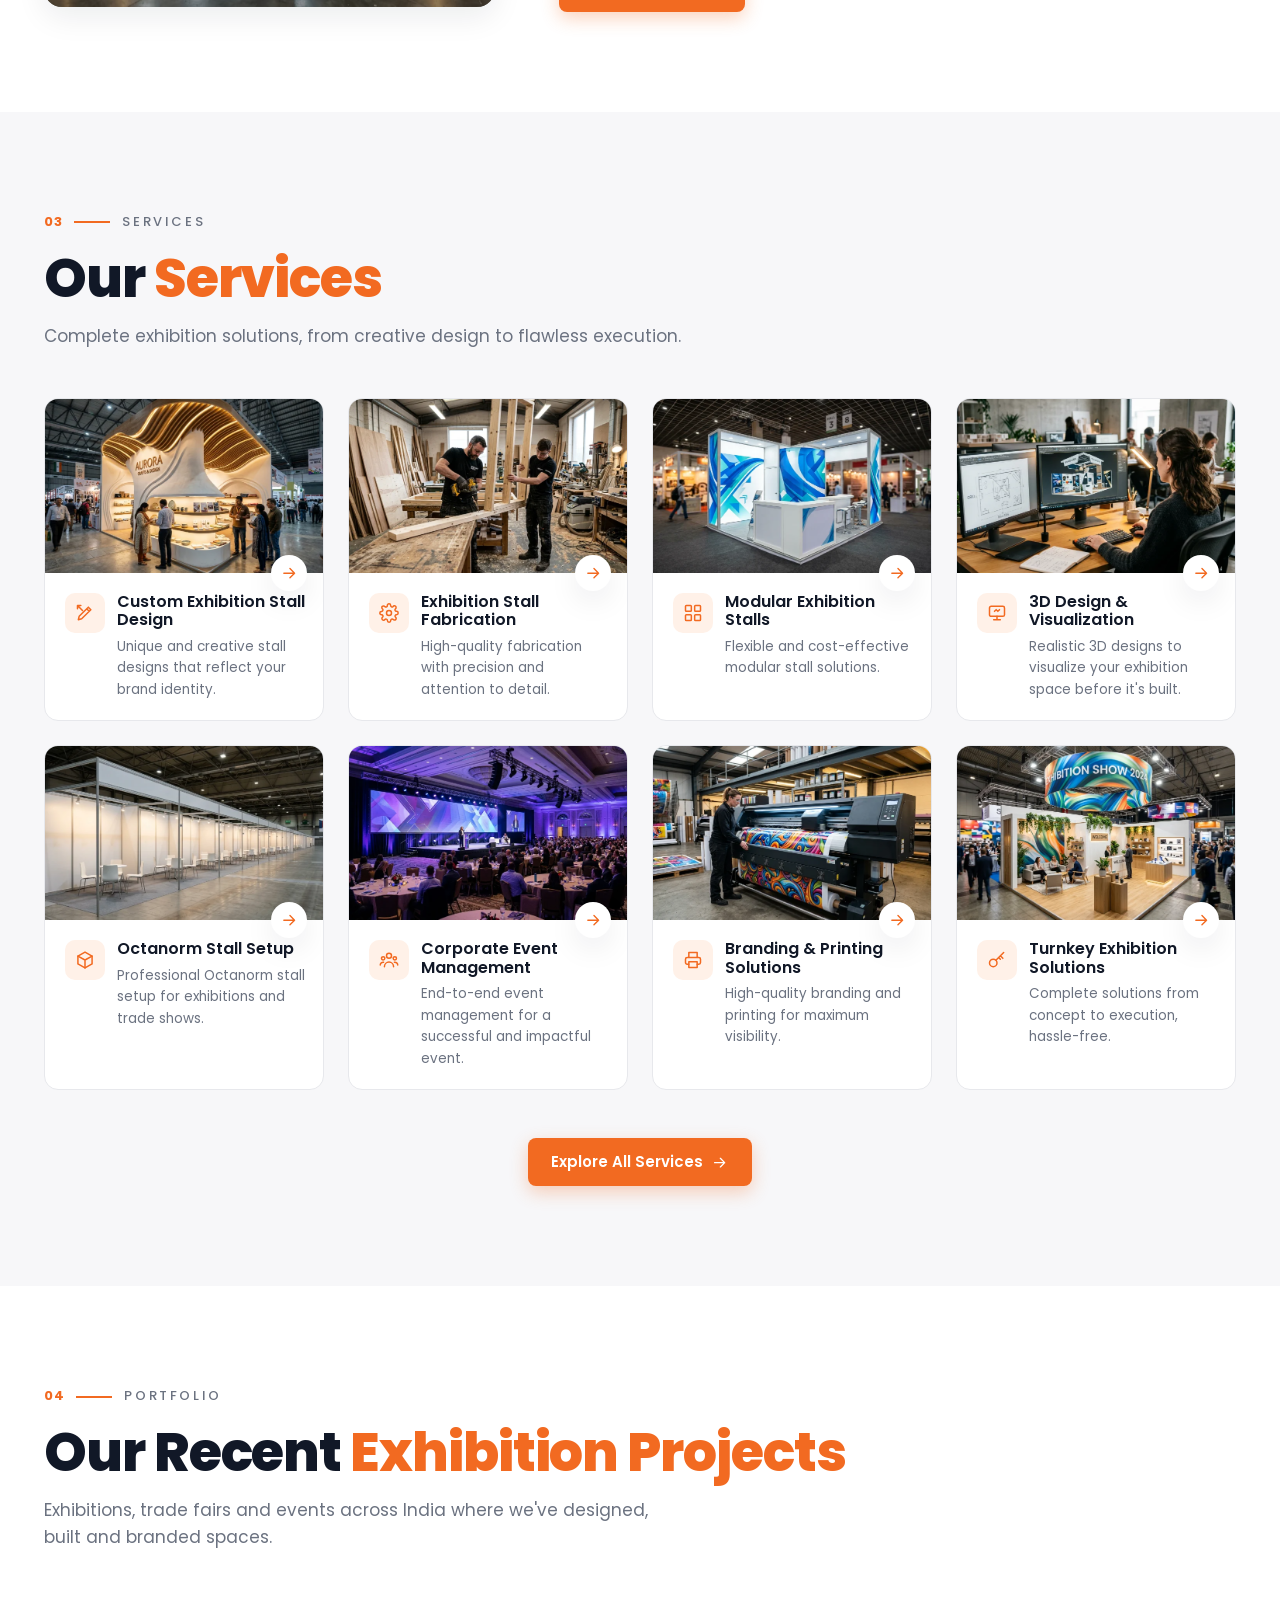
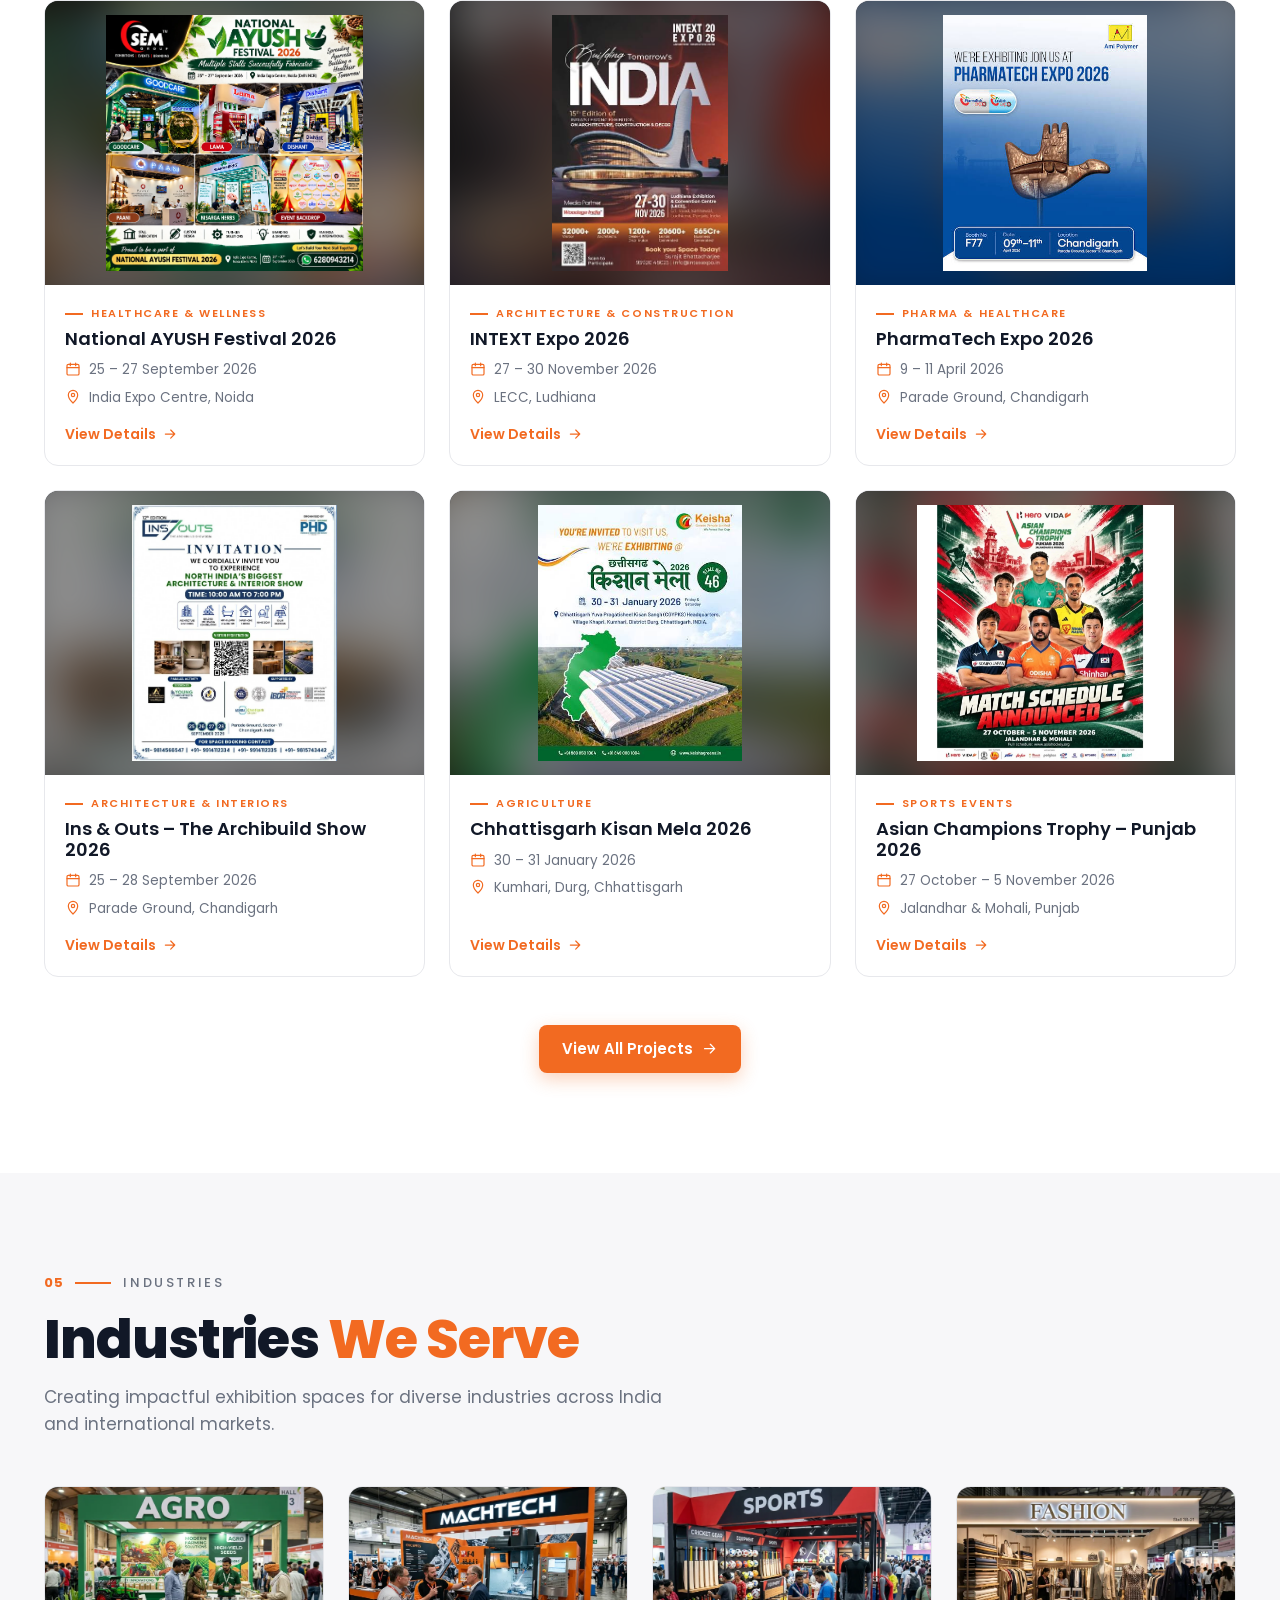
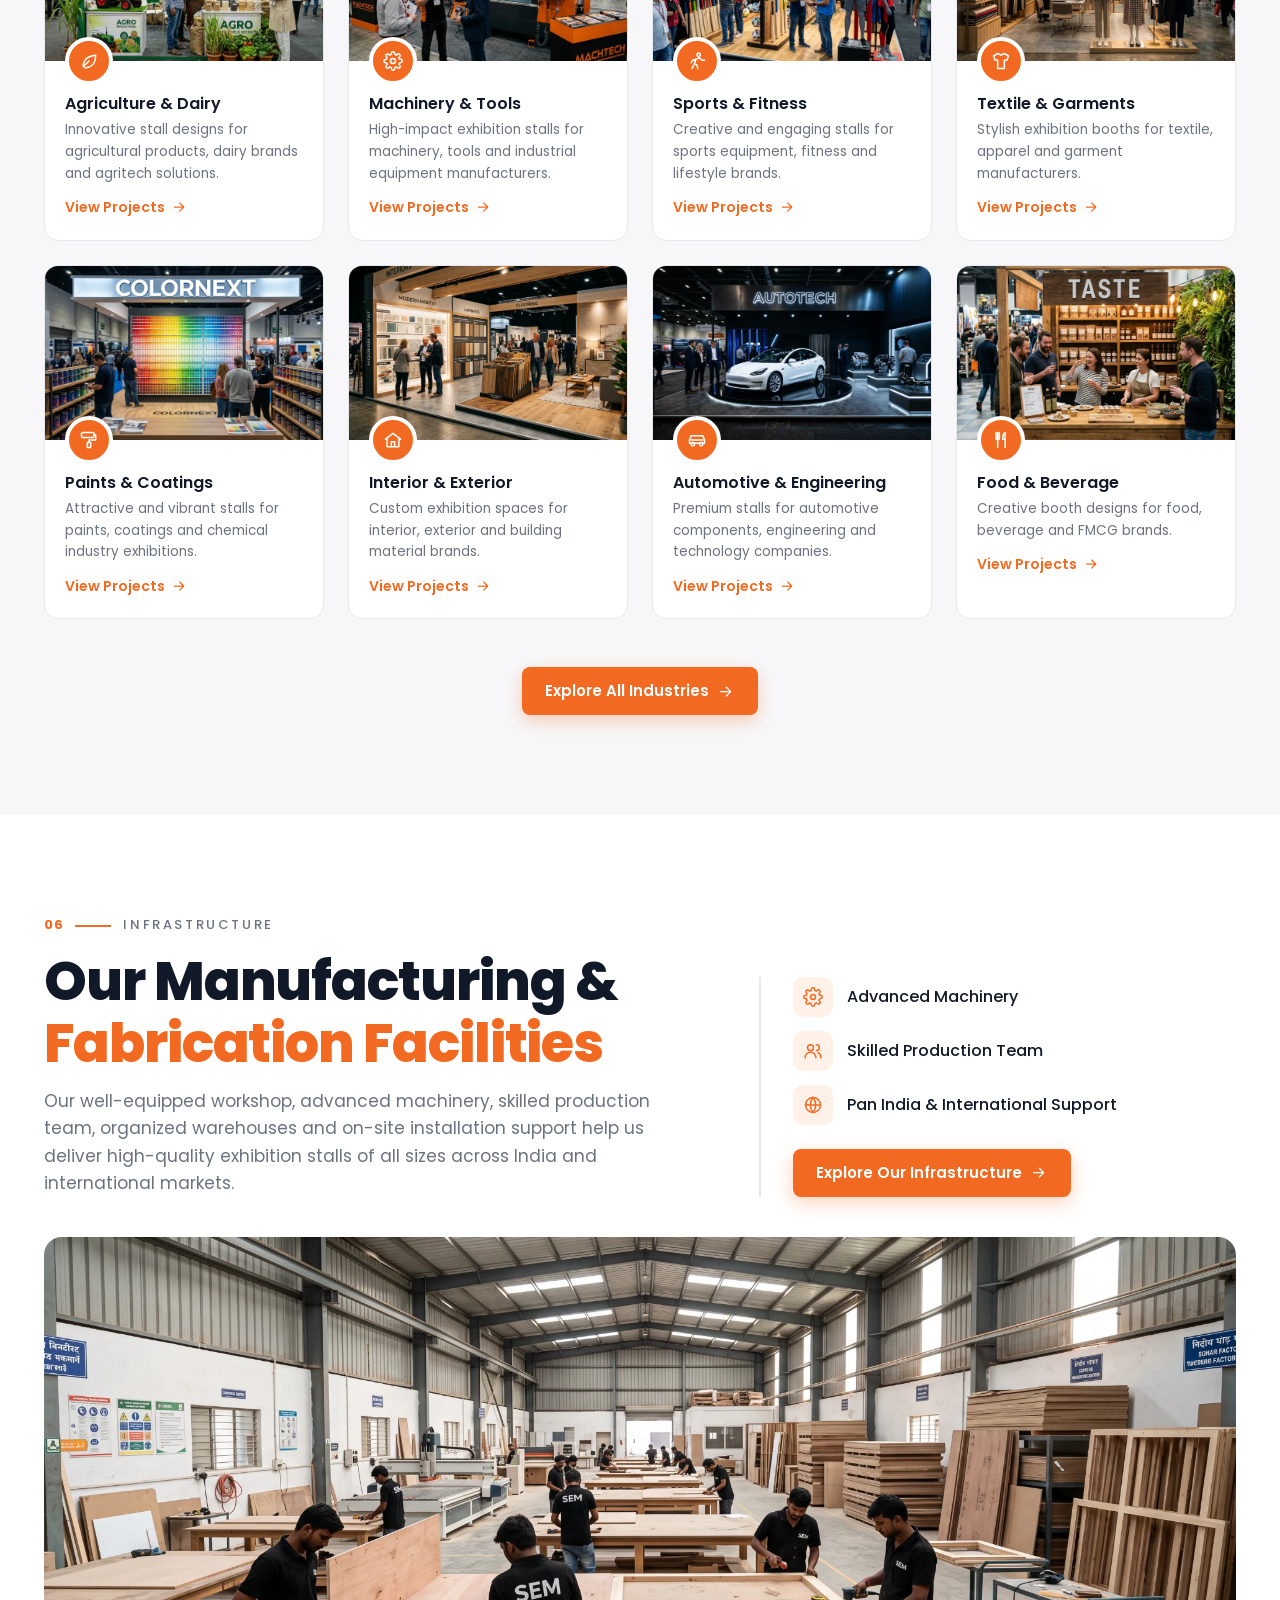
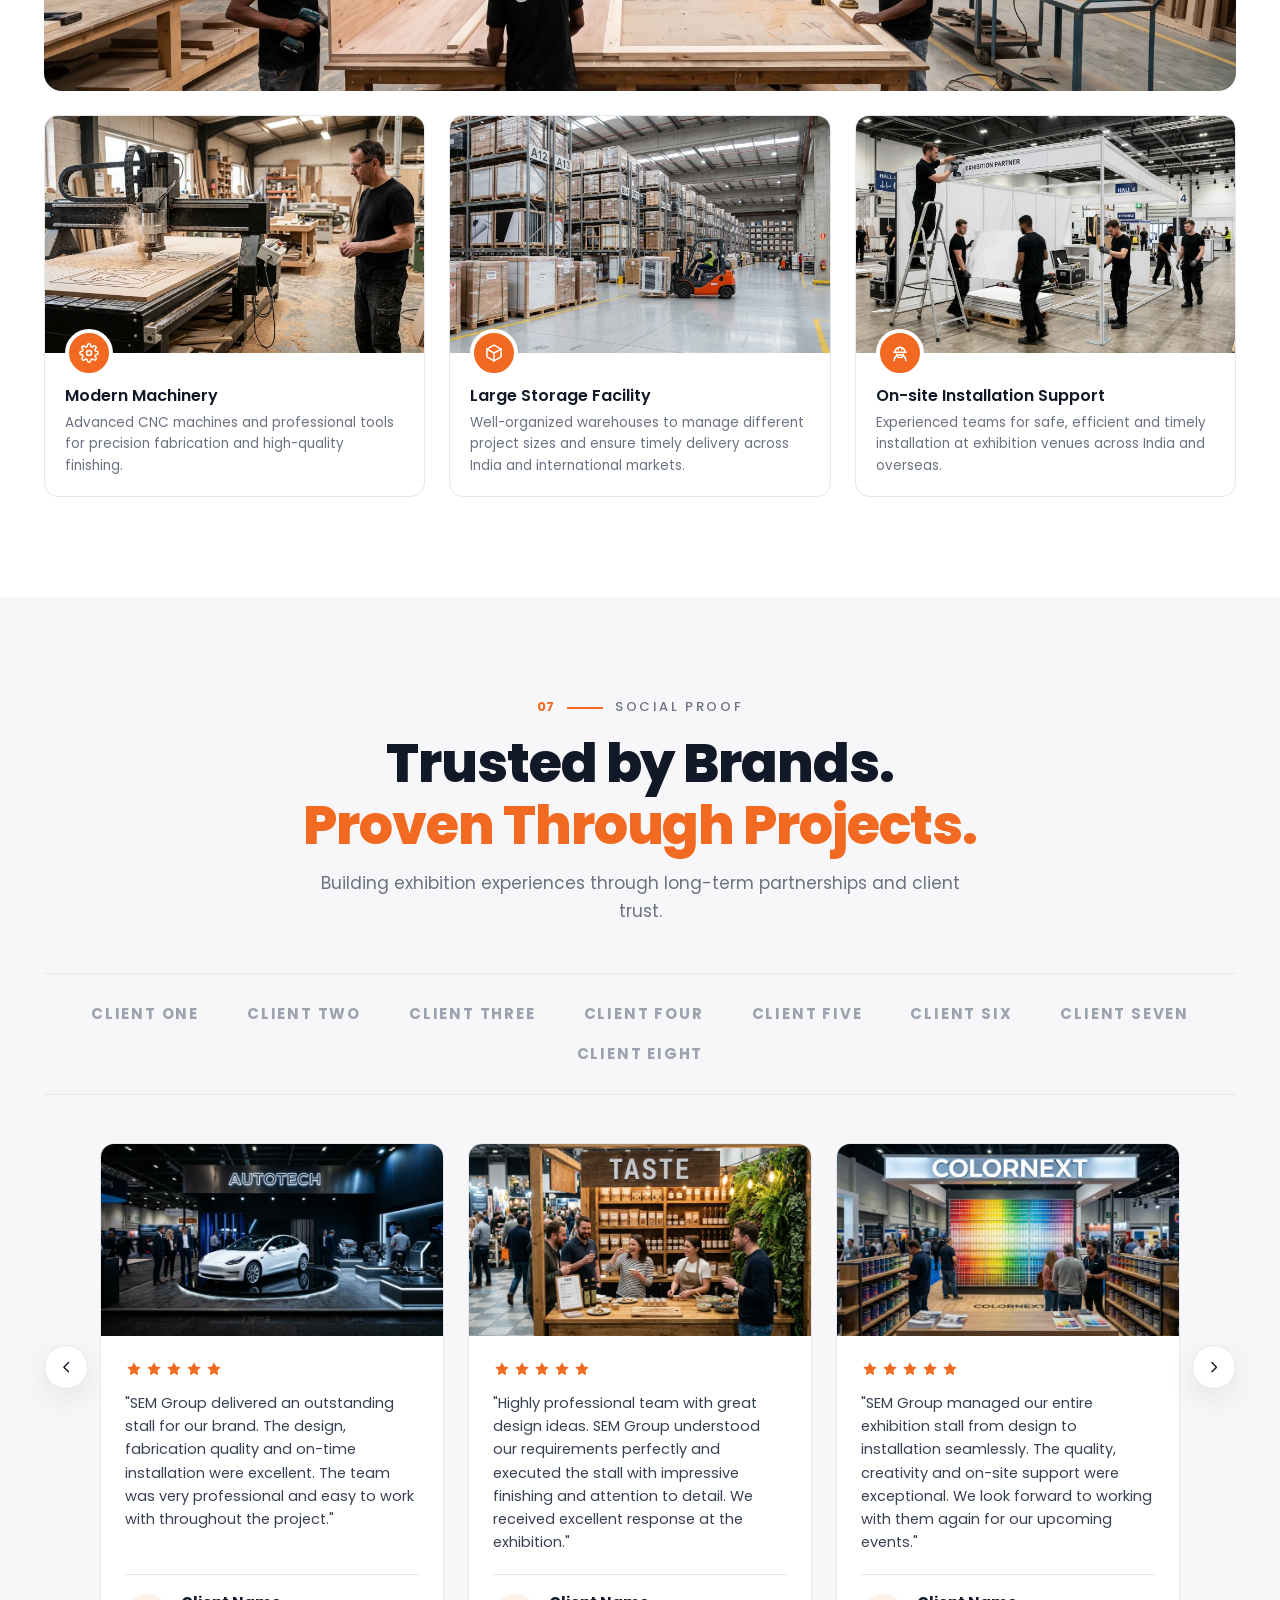
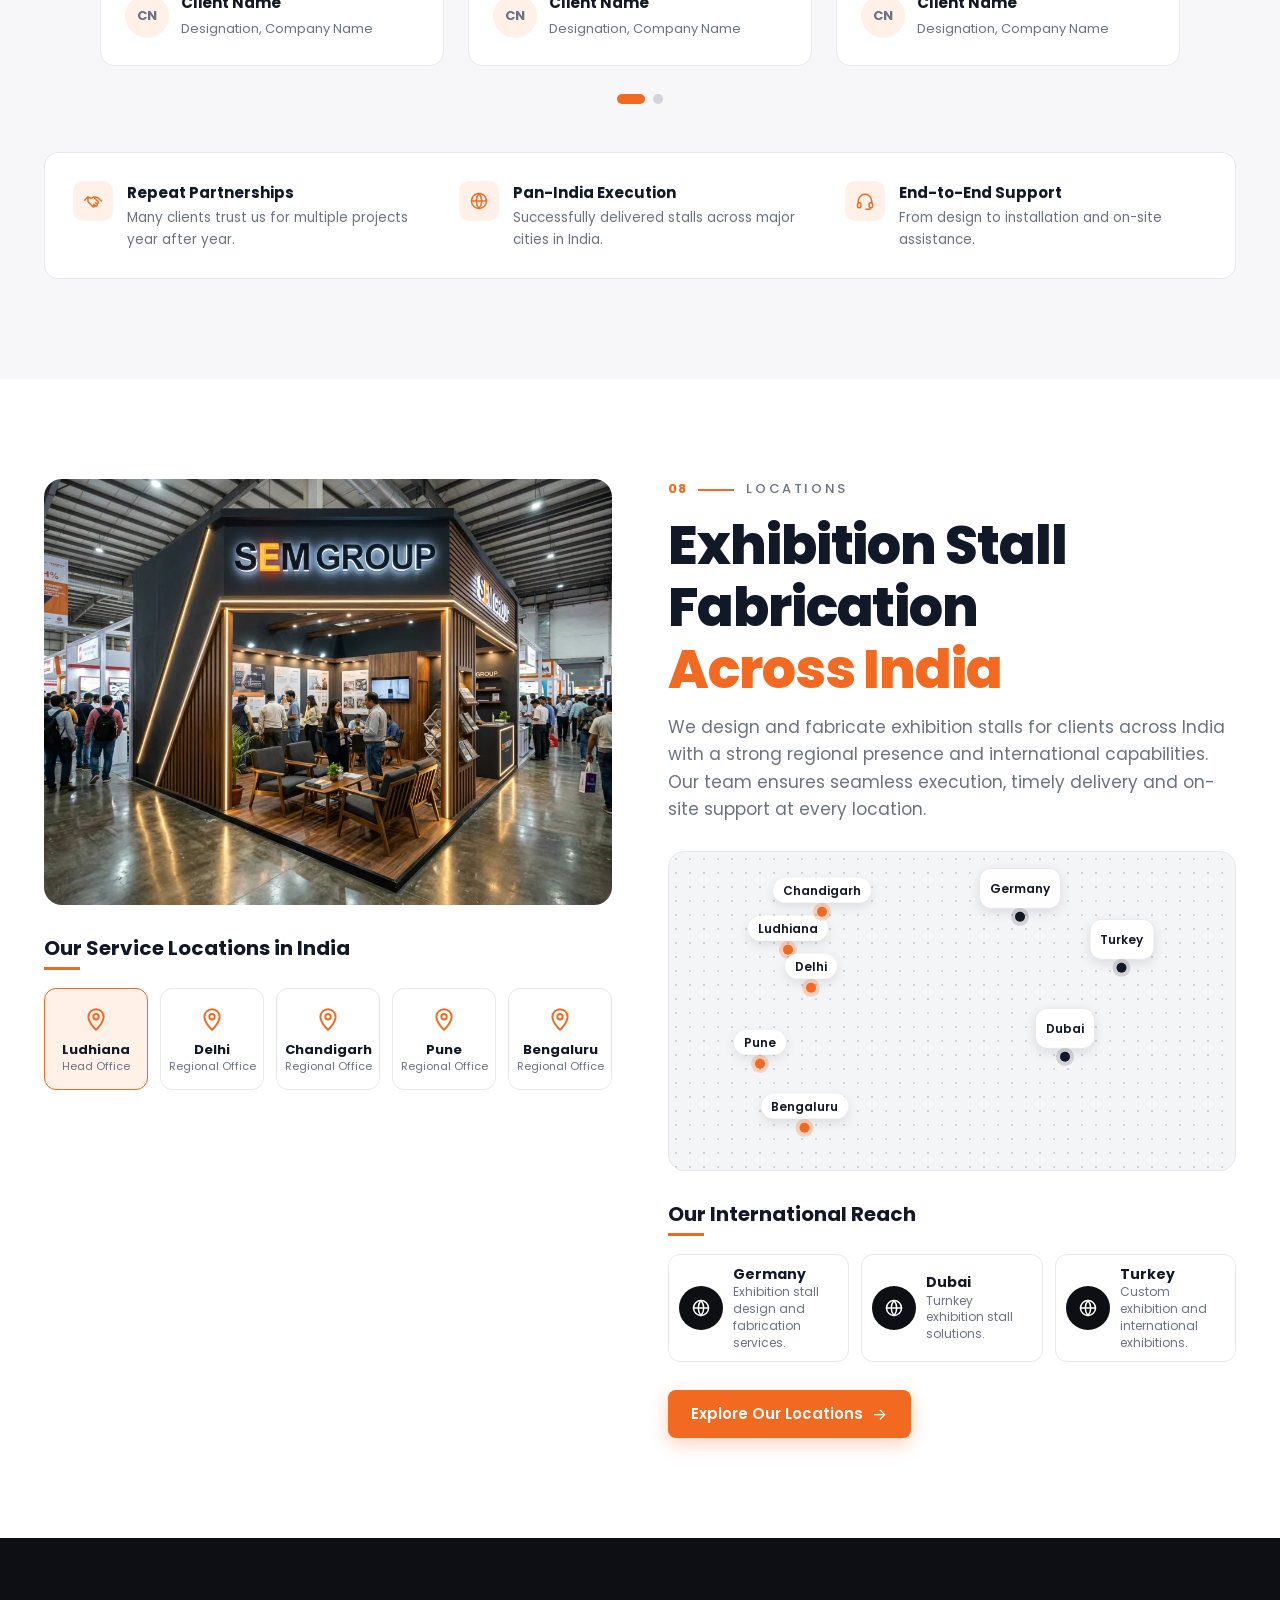
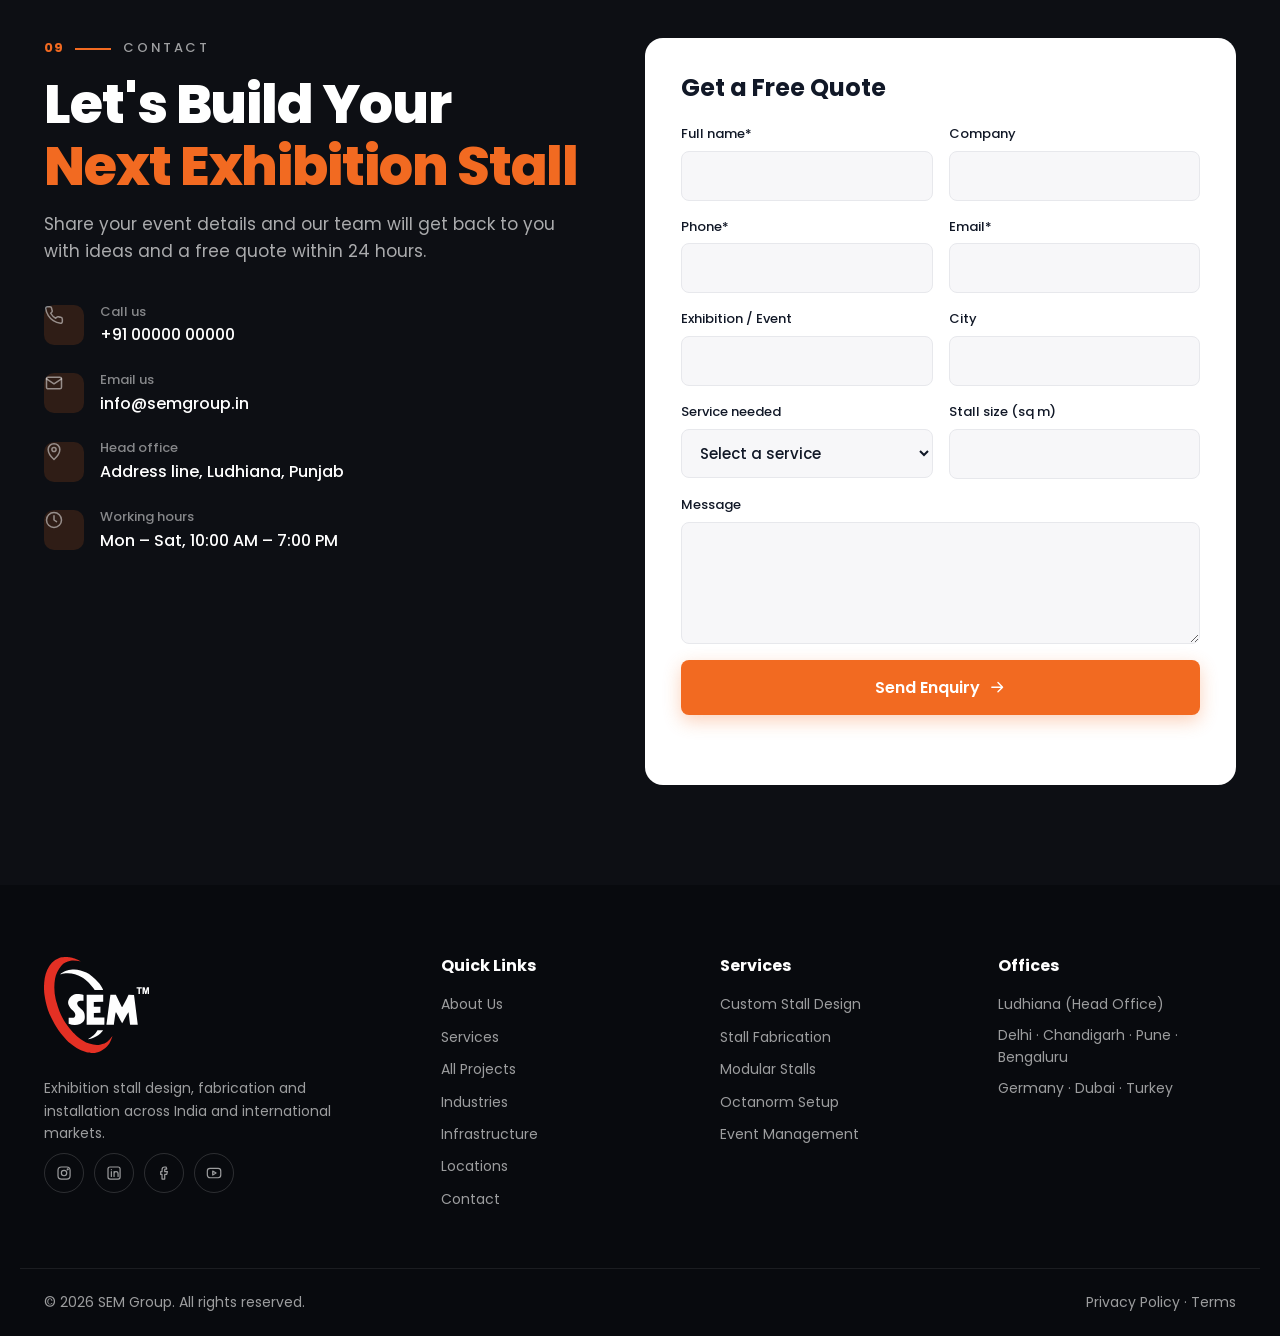
==== commit c4cd137d: "Rebuild Locations as a data-driven page with navbar dropdown Follow the new location page design, wi" ====
--- a/index.html
+++ b/index.html
@@ -84,7 +84,10 @@
       <a href="projects.html">Projects</a>
       <a href="industries.html">Industries</a>
       <a href="infrastructure.html">Infrastructure</a>
-      <a href="locations.html">Locations</a>
+      <div class="nav-item">
+        <a href="locations.html">Locations <svg class="icon"><use href="#i-chev-r"/></svg></a>
+        <div class="nav-menu"><div class="nav-menu-group"><b>In India</b><a href="locations.html?city=ludhiana">Ludhiana</a><a href="locations.html?city=delhi">Delhi</a><a href="locations.html?city=chandigarh">Chandigarh</a><a href="locations.html?city=pune">Pune</a><a href="locations.html?city=bengaluru">Bengaluru</a></div><div class="nav-menu-group"><b>International</b><a href="locations.html?city=germany">Germany</a><a href="locations.html?city=turkey">Turkey</a><a href="locations.html?city=dubai">Dubai</a></div></div>
+      </div>
       <a href="contact.html">Contact</a>
       <a href="contact.html" class="btn btn-primary nav-cta-mobile">Get a Free Quote <svg class="icon"><use href="#i-arrow"/></svg></a>
     </nav>
@@ -545,6 +548,8 @@
             <option>Corporate Event Management</option>
             <option>Branding &amp; Printing Solutions</option>
             <option>Turnkey Exhibition Solutions</option>
+            <option>Wooden Stalls</option>
+            <option>Double-Decker Stalls</option>
           </select>
         </label>
         <label>Stall size (sq m)<input type="text" name="size" inputmode="numeric"></label>
--- a/css/style.css
+++ b/css/style.css
@@ -627,8 +627,6 @@
 .industry-body .text-link { margin-top: auto; }
 
 /* Locations: map explorer */
-.region-tabs { display: flex; flex-wrap: wrap; gap: 10px; margin-bottom: 24px; }
-.explorer { display: grid; grid-template-columns: minmax(0, 7fr) minmax(0, 5fr); gap: 36px; align-items: start; }
 .net-map {
   position: relative; aspect-ratio: 16 / 9; border-radius: 18px; border: 1px solid var(--line);
   background-color: var(--map-bg); background-image: radial-gradient(var(--map-dot) 1.2px, transparent 1.3px); background-size: 14px 14px;
@@ -649,23 +647,116 @@
 .net-pin[aria-pressed="true"] span { background: var(--orange); color: var(--white); }
 .net-pin[hidden], .net-line[hidden] { display: none; }
 .net-note { margin-top: 10px; font-size: 13px; color: var(--muted); }
-.loc-panel { padding: 28px; background: var(--surface); border: 1px solid var(--line); border-radius: 18px; }
-.loc-role { font-size: 14px; font-weight: 600; color: var(--orange); }
-.loc-panel h3 { margin: 2px 0 8px; font-size: 30px; font-weight: 800; letter-spacing: -.01em; }
-.loc-panel h4 { margin-top: 20px; font-size: 14px; font-weight: 600; }
-.loc-panel .check-list { margin: 10px 0 0; }
-.loc-projects { list-style: none; padding: 0; margin: 8px 0 0; }
-.loc-projects a { display: flex; align-items: center; gap: 8px; padding: 9px 0; border-bottom: 1px solid var(--line); font-size: 14px; font-weight: 500; color: var(--ink); }
-.loc-projects a:hover { color: var(--orange); }
-.loc-projects small { margin-left: auto; font-size: 12px; color: var(--muted); white-space: nowrap; }
-.loc-projects .icon { width: 15px; height: 15px; color: var(--orange); }
-.loc-actions { display: flex; flex-wrap: wrap; gap: 10px; margin-top: 24px; }
-.loc-actions .btn-primary { width: 100%; }
 .loc-btn { flex: 1 1 130px; padding: 10px 14px; font-size: 14px; color: var(--ink); border-color: var(--line); }
 .loc-btn:hover { border-color: var(--orange); color: var(--orange); }
 
+/* Locations: template page, content comes from js/locations.js */
+.loc-hero { --hero-rgb: 11, 31, 63; position: relative; display: flex; align-items: center; min-height: 600px; background: rgb(var(--hero-rgb)); color: var(--white); overflow: hidden; }
+.loc-hero-bg { position: absolute; inset: 0 0 0 auto; width: 68%; height: 100%; object-fit: cover; object-position: 70% center; }
+.loc-hero::before {
+  content: ""; position: absolute; inset: 0; z-index: 1;
+  background: linear-gradient(90deg, rgb(var(--hero-rgb)) 32%, rgba(var(--hero-rgb), .82) 50%, rgba(var(--hero-rgb), .08) 78%),
+              linear-gradient(180deg, rgba(0, 0, 0, .5), transparent 22%);
+}
+.loc-hero-inner { position: relative; z-index: 2; padding-top: calc(var(--header-h) + 48px); padding-bottom: 48px; }
+.loc-eyebrow { display: flex; align-items: center; gap: 12px; font-weight: 500; font-size: 15px; }
+.loc-eyebrow::before { content: ""; width: 34px; height: 2px; background: var(--orange); }
+.loc-hero h1 { margin-top: 14px; max-width: 640px; color: var(--white); font-size: clamp(32px, 4vw, 50px); font-weight: 700; letter-spacing: -.01em; line-height: 1.15; }
+.loc-accent { color: var(--orange); }
+.loc-hero h1 span:not(.loc-accent) { color: inherit; }
+.loc-hero-text { margin-top: 16px; max-width: 520px; font-size: 17px; color: rgba(255, 255, 255, .88); }
+.loc-badges { list-style: none; padding: 0; margin: 32px 0 0; display: flex; flex-wrap: wrap; gap: 14px 36px; font-size: 14px; font-weight: 500; }
+.loc-badges li { display: flex; align-items: center; gap: 10px; }
+.loc-badges .icon { width: 24px; height: 24px; }
+.loc-switch { border-bottom: 1px solid var(--line); background: var(--page); }
+.loc-switch .container { display: flex; align-items: center; gap: 18px; padding-top: 14px; padding-bottom: 14px; }
+.loc-switch span { flex-shrink: 0; font-size: 14px; font-weight: 600; color: var(--ink); }
+.loc-switch-list { display: flex; gap: 8px; overflow-x: auto; padding: 2px; }
+.loc-switch .filter-btn { flex-shrink: 0; padding: 7px 16px; }
+.loc-section { padding: 48px 0; }
+.loc-section.tight { padding: 28px 0 44px; }
+.loc-section[hidden] { display: none; }
+.loc-title { font-size: clamp(24px, 2.5vw, 32px); font-weight: 700; letter-spacing: -.01em; }
+.loc-title.center { text-align: center; }
+.loc-rule { display: block; width: 44px; height: 3px; margin: 12px 0 18px; background: var(--orange); }
+.loc-rule.center { margin: 14px auto 28px; }
+.loc-intro { display: grid; grid-template-columns: minmax(0, 1fr) minmax(0, 1.25fr); gap: 36px; align-items: center; }
+.loc-intro img, .loc-why img { width: 100%; object-fit: cover; border-radius: 14px; }
+.loc-intro img { aspect-ratio: 2 / 1; height: 100%; min-height: 260px; }
+.loc-intro p { margin-top: 12px; font-size: 15.5px; max-width: 68ch; }
+.loc-why p { margin-top: 12px; font-size: 15.5px; max-width: 56ch; }
+.service-tiles { display: grid; grid-template-columns: repeat(9, minmax(0, 1fr)); gap: 12px; }
+.service-tile {
+  display: flex; flex-direction: column; align-items: center; gap: 10px; padding: 18px 8px; text-align: center;
+  background: var(--bg-alt); border: 1px solid var(--line); border-radius: 10px; color: var(--ink); font-size: 13.5px; font-weight: 600; line-height: 1.3;
+  transition: border-color .2s, transform .2s, box-shadow .2s;
+}
+.service-tile .icon { width: 34px; height: 34px; stroke-width: 1.5; }
+.service-tile:hover { transform: translateY(-3px); border-color: var(--orange); box-shadow: var(--shadow); color: var(--orange); }
+.loc-why { display: grid; grid-template-columns: minmax(0, 1fr) minmax(0, 1.2fr); gap: 36px; align-items: center; }
+.loc-why img { aspect-ratio: 2.3 / 1; min-height: 300px; }
+.why-list { list-style: none; padding: 0; margin: 16px 0 0; display: grid; gap: 9px; }
+.why-list li { display: flex; align-items: center; gap: 12px; font-size: 15px; font-weight: 500; color: var(--ink); }
+.why-list .icon { width: 22px; height: 22px; padding: 4px; border-radius: 50%; background: var(--orange); color: var(--white); stroke-width: 2.4; }
+.loc-lead { margin: 8px auto 28px; text-align: center; }
+.venue-grid { display: flex; flex-wrap: wrap; justify-content: center; gap: 18px; }
+.venue-card { flex: 1 1 240px; max-width: 300px; overflow: hidden; background: var(--surface); border: 1px solid var(--line); border-radius: 12px; box-shadow: var(--shadow); }
+.venue-card img, .venue-art { width: 100%; aspect-ratio: 5 / 2; object-fit: cover; }
+.venue-art { display: flex; align-items: center; justify-content: center; color: var(--white); background: linear-gradient(135deg, #0b1f3f, #1d3f77 62%, var(--orange) 140%); }
+.venue-art .icon { width: 44px; height: 44px; stroke-width: 1.2; }
+.venue-body { display: flex; gap: 10px; padding: 14px 16px; }
+.venue-body > .icon { color: var(--orange); margin-top: 3px; }
+.venue-body p { font-size: 13px; color: var(--muted); line-height: 1.4; }
+.venue-body strong { display: block; font-size: 15.5px; font-weight: 600; color: var(--ink); }
+.loc-project-list { list-style: none; padding: 0; margin: 16px 0 0; display: grid; grid-template-columns: repeat(2, minmax(0, 1fr)); gap: 0 32px; }
+.loc-project-list a { display: flex; justify-content: space-between; align-items: center; gap: 14px; padding: 14px 0; border-bottom: 1px solid var(--line); }
+.loc-project-list strong { font-size: 15px; font-weight: 600; color: var(--ink); }
+.loc-project-list .icon { color: var(--orange); }
+.loc-project-list a:hover strong { color: var(--orange); }
+.loc-faq-grid { display: grid; grid-template-columns: minmax(0, 1.2fr) minmax(0, 1fr); gap: 36px; align-items: start; }
+.loc-faq { display: grid; gap: 10px; margin-top: 20px; }
+.loc-faq details { background: var(--surface); border: 1px solid var(--line); border-radius: 8px; }
+.loc-faq summary { display: flex; justify-content: space-between; align-items: center; gap: 16px; padding: 12px 16px; font-size: 15px; font-weight: 600; color: var(--ink); cursor: pointer; list-style: none; }
+.loc-faq summary::-webkit-details-marker { display: none; }
+.faq-plus { position: relative; flex-shrink: 0; width: 14px; height: 14px; }
+.faq-plus::before, .faq-plus::after { content: ""; position: absolute; left: 0; right: 0; top: 6px; height: 2px; background: var(--ink); transition: transform .2s; }
+.faq-plus::after { transform: rotate(90deg); }
+.loc-faq details[open] .faq-plus::after { transform: rotate(0); }
+.loc-faq details p { padding: 0 16px 14px; font-size: 14.5px; }
+.quote-card { padding: 24px 28px; text-align: center; background: var(--bg-alt); border-radius: 14px; }
+.quote-card-icon { color: var(--orange); }
+.quote-card-icon .icon { width: 42px; height: 42px; stroke-width: 1.5; }
+.quote-card h3 { margin-top: 6px; font-size: 21px; font-weight: 700; }
+.quote-card p { margin: 10px 0 18px; font-size: 14.5px; }
+.quote-card-actions { display: flex; flex-wrap: wrap; gap: 12px; }
+.quote-card-actions .btn { flex: 1 1 150px; }
+.loc-tools { display: grid; grid-template-columns: minmax(0, 7fr) minmax(0, 5fr); gap: 36px; align-items: start; }
+.loc-tools-sub { margin: 6px 0 16px; font-size: 15px; color: var(--muted); }
+.finder-form h3 { font-size: 22px; font-weight: 700; }
+.finder-form > p { margin: 4px 0 16px; font-size: 14.5px; color: var(--muted); }
+.loc-band { padding: 26px 0; text-align: center; color: var(--white); background: linear-gradient(100deg, #0b1f3f, #14305e); }
+.loc-band h2 { color: var(--white); font-size: clamp(20px, 2.4vw, 30px); font-weight: 700; }
+.loc-band a { display: inline-flex; align-items: center; gap: 8px; margin-top: 8px; font-size: 17px; }
+.loc-band a:hover { color: var(--orange); }
+
+/* Navbar dropdown */
+.nav-item { position: relative; }
+.nav-item > a { display: inline-flex; align-items: center; gap: 4px; }
+.nav-item > a .icon { width: 13px; height: 13px; transform: rotate(90deg); transition: transform .2s; }
+.nav-item:hover > a .icon, .nav-item:focus-within > a .icon { transform: rotate(-90deg); }
+.nav-menu {
+  position: absolute; top: 100%; left: -18px; z-index: 60; display: grid; grid-template-columns: repeat(2, 130px); gap: 18px;
+  margin-top: 8px; padding: 18px; border-radius: 12px; background: #15171d; box-shadow: 0 18px 40px rgba(0, 0, 0, .4), 0 0 0 1px rgba(255, 255, 255, .08);
+  opacity: 0; visibility: hidden; transform: translateY(6px); transition: opacity .15s, transform .15s, visibility .15s;
+}
+.nav-menu::before { content: ""; position: absolute; left: 0; right: 0; top: -12px; height: 12px; }
+.nav-item:hover .nav-menu, .nav-item:focus-within .nav-menu { opacity: 1; visibility: visible; transform: none; }
+.nav-menu-group b { display: block; margin-bottom: 6px; font-size: 12px; font-weight: 600; color: rgba(255, 255, 255, .55); }
+.main-nav .nav-menu a { display: block; padding: 6px 0; font-size: 14px; color: rgba(255, 255, 255, .88); }
+.main-nav .nav-menu a:hover { color: var(--orange); }
+.main-nav .nav-menu a::after { display: none; }
+
 /* Locations: nearest office finder */
-.finder { display: grid; grid-template-columns: minmax(0, 5fr) minmax(0, 6fr); gap: 56px; align-items: center; }
 .finder-form { padding: 28px; background: var(--surface); border: 1px solid var(--line); border-radius: 18px; box-shadow: var(--shadow); }
 .finder-form label { display: block; margin-bottom: 8px; font-size: 14px; font-weight: 600; color: var(--ink); }
 .finder-row { display: flex; gap: 10px; }
@@ -677,16 +768,6 @@
 .finder-links { display: flex; flex-wrap: wrap; gap: 10px 20px; align-items: center; }
 .finder-links button { padding: 0; background: none; border: 0; color: var(--orange); font-size: 14px; font-weight: 600; }
 .finder-links button:hover { text-decoration: underline; }
-
-/* Locations: work by city */
-.city-filters { margin-bottom: 24px; }
-.city-projects { list-style: none; padding: 0; margin: 0; }
-.city-projects a { display: flex; align-items: center; gap: 16px; padding: 18px 4px; border-top: 1px solid var(--line); transition: color .2s; }
-.city-projects li:last-child a { border-bottom: 1px solid var(--line); }
-.city-projects strong { font-size: 17px; font-weight: 600; color: var(--ink); transition: color .2s; }
-.city-projects span { margin-left: auto; font-size: 14px; color: var(--muted); white-space: nowrap; }
-.city-projects .icon { color: var(--orange); }
-.city-projects a:hover strong { color: var(--orange); }
 
 /* Contact page: same form and details on a page-coloured background */
 .contact-page .contact-list span { color: var(--muted); }
@@ -782,12 +863,17 @@
 [data-theme="dark"] .plan .near rect { fill: #242428; }
 [data-theme="dark"] .feature-row img, [data-theme="dark"] .story-photo img { filter: brightness(.9); }
 [data-theme="dark"] .section.tint { background: radial-gradient(900px 420px at 50% 0, rgba(242, 106, 33, .08), transparent 70%), var(--bg-alt); box-shadow: inset 0 1px 0 rgba(255, 255, 255, .05), inset 0 -1px 0 rgba(255, 255, 255, .05); }
-[data-theme="dark"] .loc-panel, [data-theme="dark"] .finder-form { background: linear-gradient(180deg, #242428, #1c1c20); box-shadow: inset 0 1px 0 rgba(255, 255, 255, .06), var(--shadow); }
+[data-theme="dark"] .finder-form, [data-theme="dark"] .quote-card, [data-theme="dark"] .service-tile, [data-theme="dark"] .venue-card { background: linear-gradient(180deg, #242428, #1c1c20); box-shadow: inset 0 1px 0 rgba(255, 255, 255, .06), var(--shadow); }
 [data-theme="dark"] .net-map { background-image: radial-gradient(circle at 54% 40%, rgba(242, 106, 33, .13), transparent 60%), radial-gradient(var(--map-dot) 1.2px, transparent 1.3px); background-size: 100% 100%, 14px 14px; }
 [data-theme="dark"] .net-pin span { background: #27272c; box-shadow: 0 0 0 1px var(--line), 0 4px 12px rgba(0, 0, 0, .5); }
 [data-theme="dark"] .net-pin[aria-pressed="true"] span { background: var(--orange); }
 [data-theme="dark"] .finder-row input { background: #141417; border-color: rgba(255, 255, 255, .12); }
 
+[data-theme="dark"] .loc-hero { --hero-rgb: 17, 17, 19; }
+[data-theme="dark"] .loc-band { background: radial-gradient(600px 200px at 50% 0, rgba(242, 106, 33, .2), transparent 70%), #17171a; box-shadow: inset 0 1px 0 rgba(255, 255, 255, .06); }
+[data-theme="dark"] .venue-art { background: linear-gradient(135deg, #1c1c20, #2a2a30 60%, rgba(242, 106, 33, .55) 140%); }
+[data-theme="dark"] .loc-faq details { background: #1c1c20; }
+[data-theme="dark"] .loc-intro img, [data-theme="dark"] .loc-why img { filter: brightness(.9); }
 /* Contact, call-to-action band and footer */
 [data-theme="dark"] .contact { background: radial-gradient(760px 520px at 85% 15%, rgba(242, 106, 33, .13), transparent 70%), #0c0c0e; }
 [data-theme="dark"] .contact-form {
@@ -827,7 +913,7 @@
   .project-detail:nth-child(even) .poster { order: 0; }
   .project-detail .poster { aspect-ratio: 4 / 3; }
 
-  .story, .picker, .explorer, .finder { grid-template-columns: 1fr; gap: 44px; }
+  .story, .picker, .loc-intro, .loc-why, .loc-faq-grid, .loc-tools { grid-template-columns: 1fr; gap: 44px; }
   .story-photo img { aspect-ratio: 16 / 10; }
   .with-index { grid-template-columns: 1fr; gap: 32px; }
   .side-index { position: static; display: flex; overflow-x: auto; gap: 8px; border-left: 0; margin: 0 -24px; padding: 0 24px 6px; }
@@ -838,6 +924,15 @@
   .process li:not(:last-child)::after { top: 44px; bottom: 0; left: 21px; right: auto; width: 2px; height: auto; }
   .ledger { grid-template-columns: repeat(2, 1fr); gap: 28px 0; }
   .ledger div:nth-child(3) { padding-left: 0; border-left: 0; }
+
+  .service-tiles { grid-template-columns: repeat(5, minmax(0, 1fr)); }
+  .loc-hero-bg { width: 100%; opacity: .55; }
+  .loc-hero::before { background: linear-gradient(90deg, rgb(var(--hero-rgb)) 8%, rgba(var(--hero-rgb), .55)); }
+  .loc-intro img, .loc-why img { aspect-ratio: 16 / 9; min-height: 0; height: auto; }
+  .main-nav .nav-item > a { display: flex; justify-content: space-between; padding: 14px 0; border-bottom: 1px solid rgba(255, 255, 255, .08); font-size: 16px; }
+  .main-nav .nav-item > a::after { display: none; }
+  .nav-menu { position: static; opacity: 1; visibility: visible; transform: none; margin: 0; padding: 14px 0 6px 12px; grid-template-columns: repeat(2, 1fr); background: none; box-shadow: none; }
+  .nav-menu::before { display: none; }
 
   /* Mobile menu */
   .nav-toggle { display: block; }
@@ -913,12 +1008,18 @@
   .industry-grid { grid-template-columns: 1fr; }
   .net-map { aspect-ratio: 4 / 3; }
   .net-pin span { font-size: 10.5px; padding: 1px 7px; }
-  .loc-panel, .finder-form { padding: 20px; }
+  .finder-form { padding: 20px; }
   .finder-row { flex-direction: column; }
-  .city-projects a { flex-wrap: wrap; gap: 4px 12px; }
-  .city-projects strong { flex: 1 1 100%; font-size: 15.5px; }
-  .city-projects span { margin-left: 0; }
-  .city-projects .icon { margin-left: auto; }
   .ledger div { padding: 4px 16px; }
+  .loc-hero { min-height: 0; }
+  .loc-hero-text { font-size: 15.5px; }
+  .loc-badges { gap: 12px 22px; margin-top: 26px; font-size: 13px; }
+  .loc-switch .container { flex-direction: column; align-items: flex-start; gap: 8px; }
+  .loc-switch-list { width: 100%; }
+  .service-tiles { grid-template-columns: repeat(3, minmax(0, 1fr)); gap: 8px; }
+  .service-tile { font-size: 12px; padding: 14px 4px; }
+  .service-tile .icon { width: 28px; height: 28px; }
+  .venue-card { max-width: none; }
+  .loc-project-list { grid-template-columns: 1fr; }
   .whatsapp-float { width: 50px; height: 50px; right: 16px; bottom: 16px; }
 }
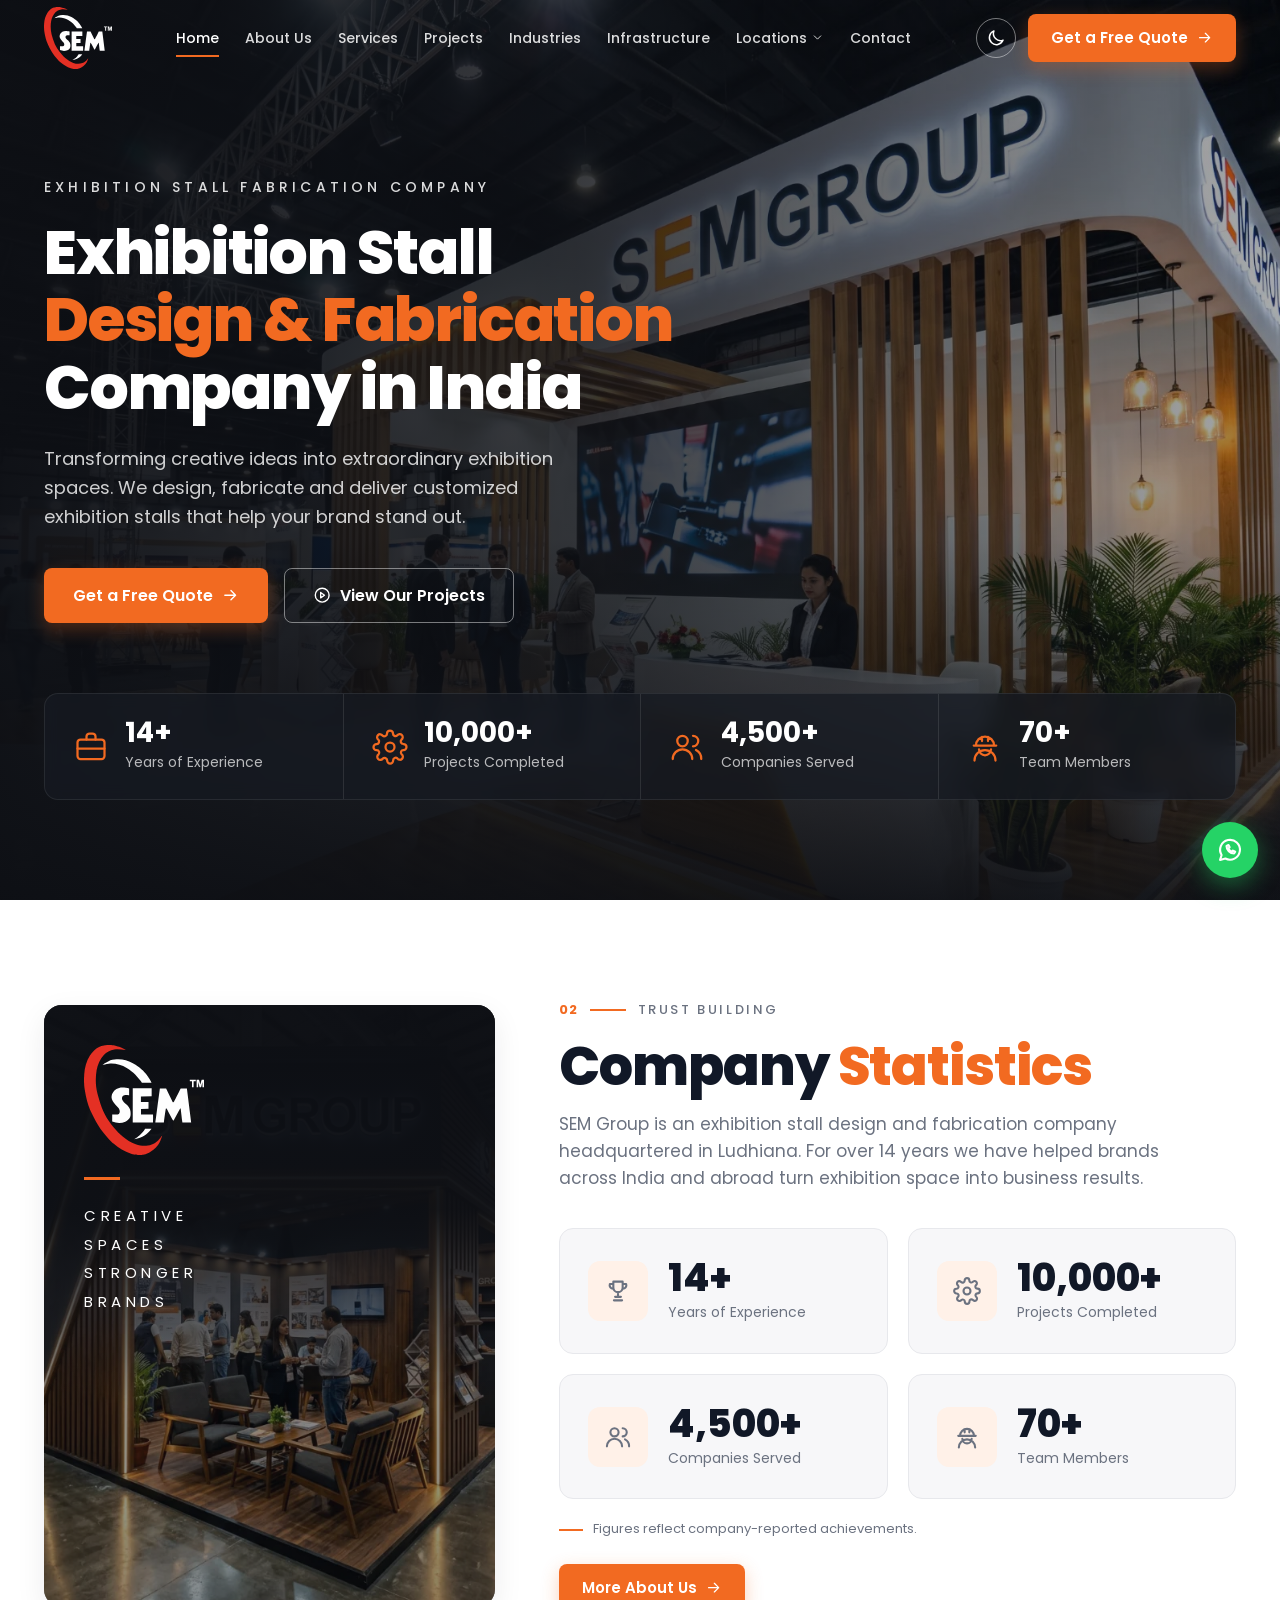
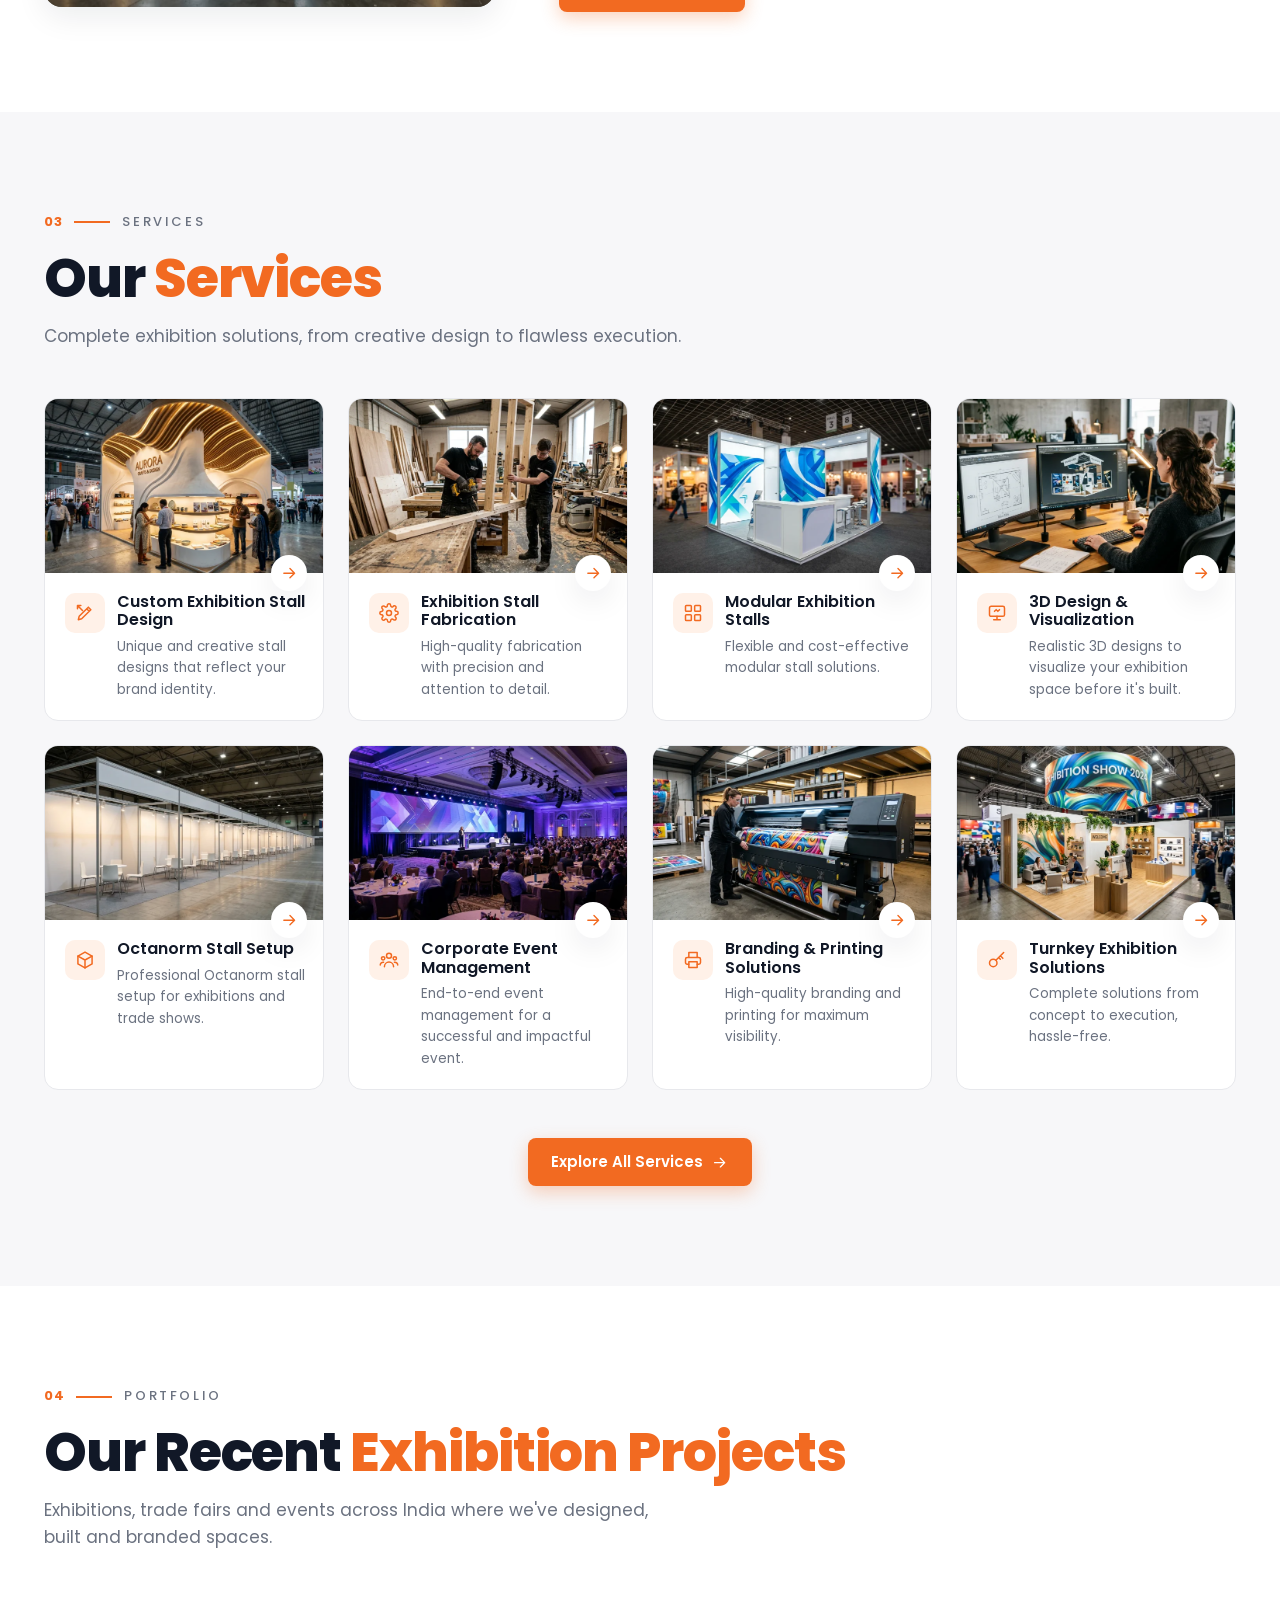
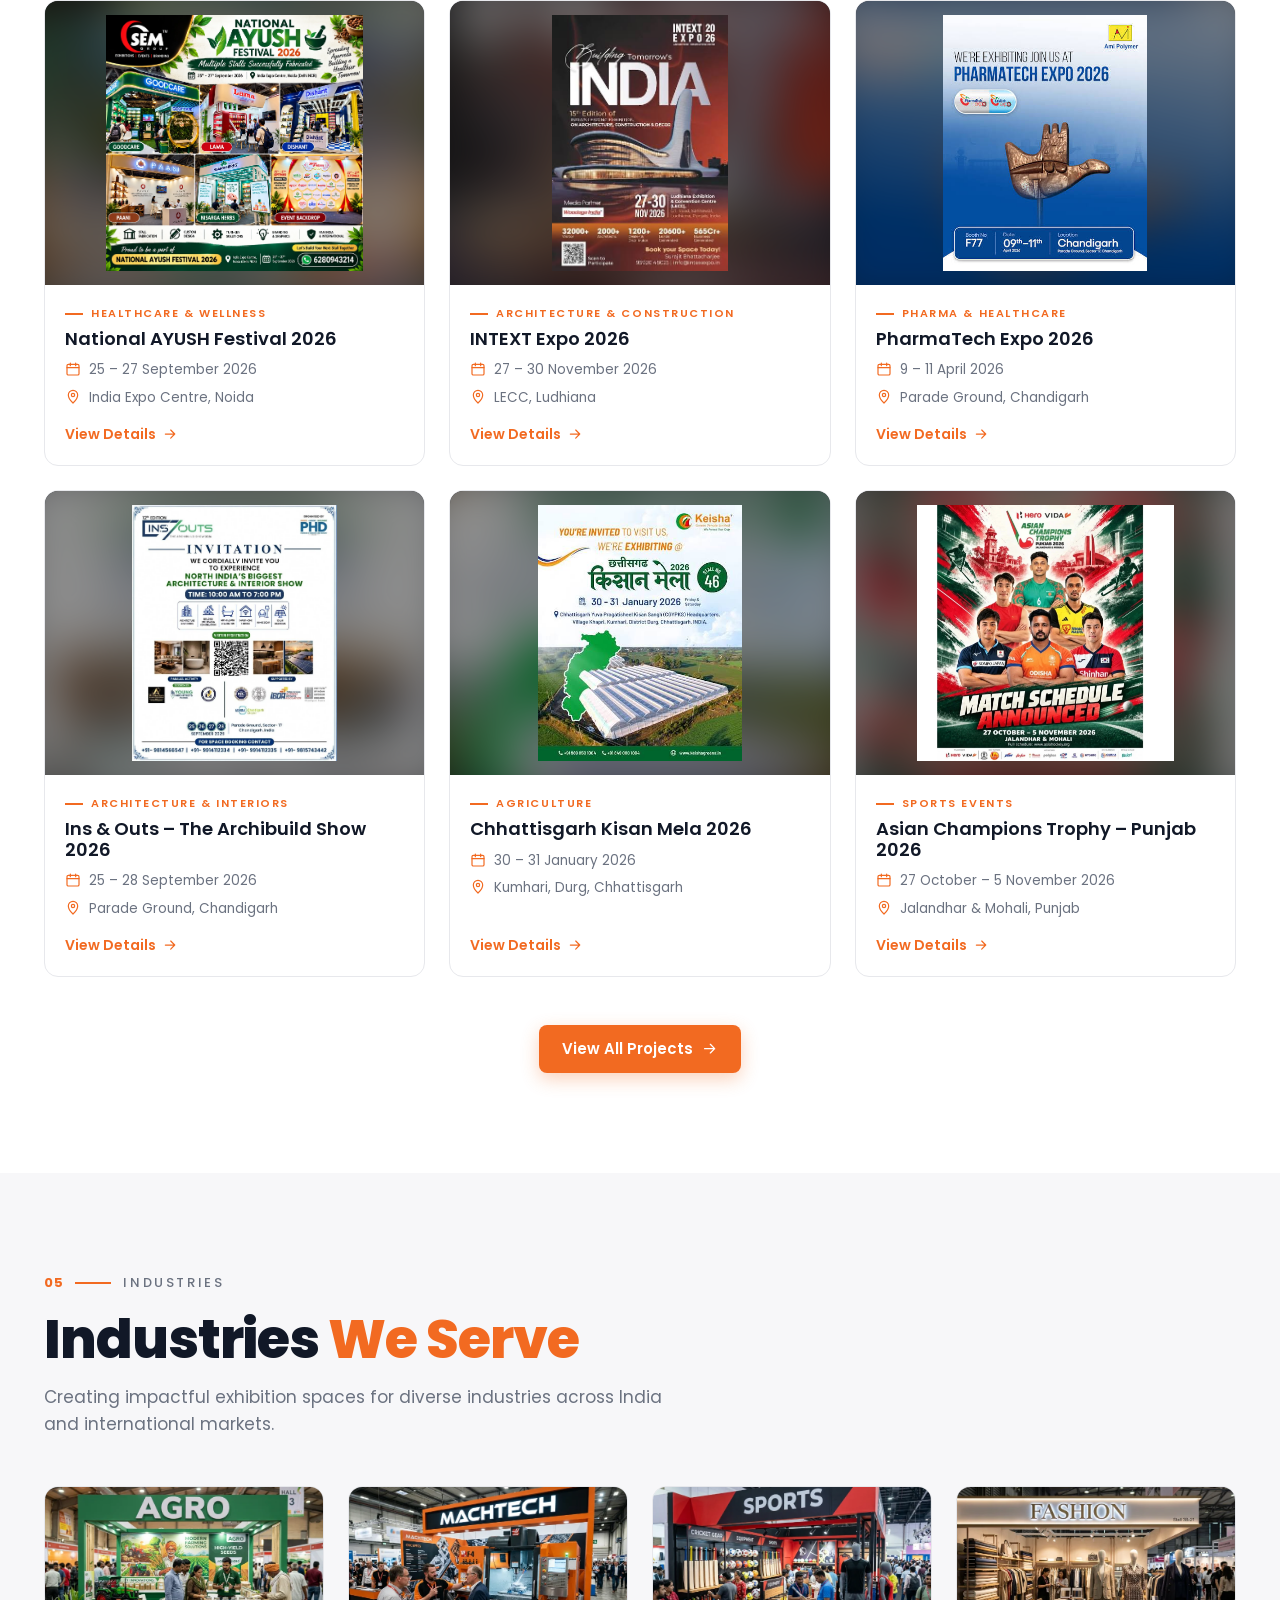
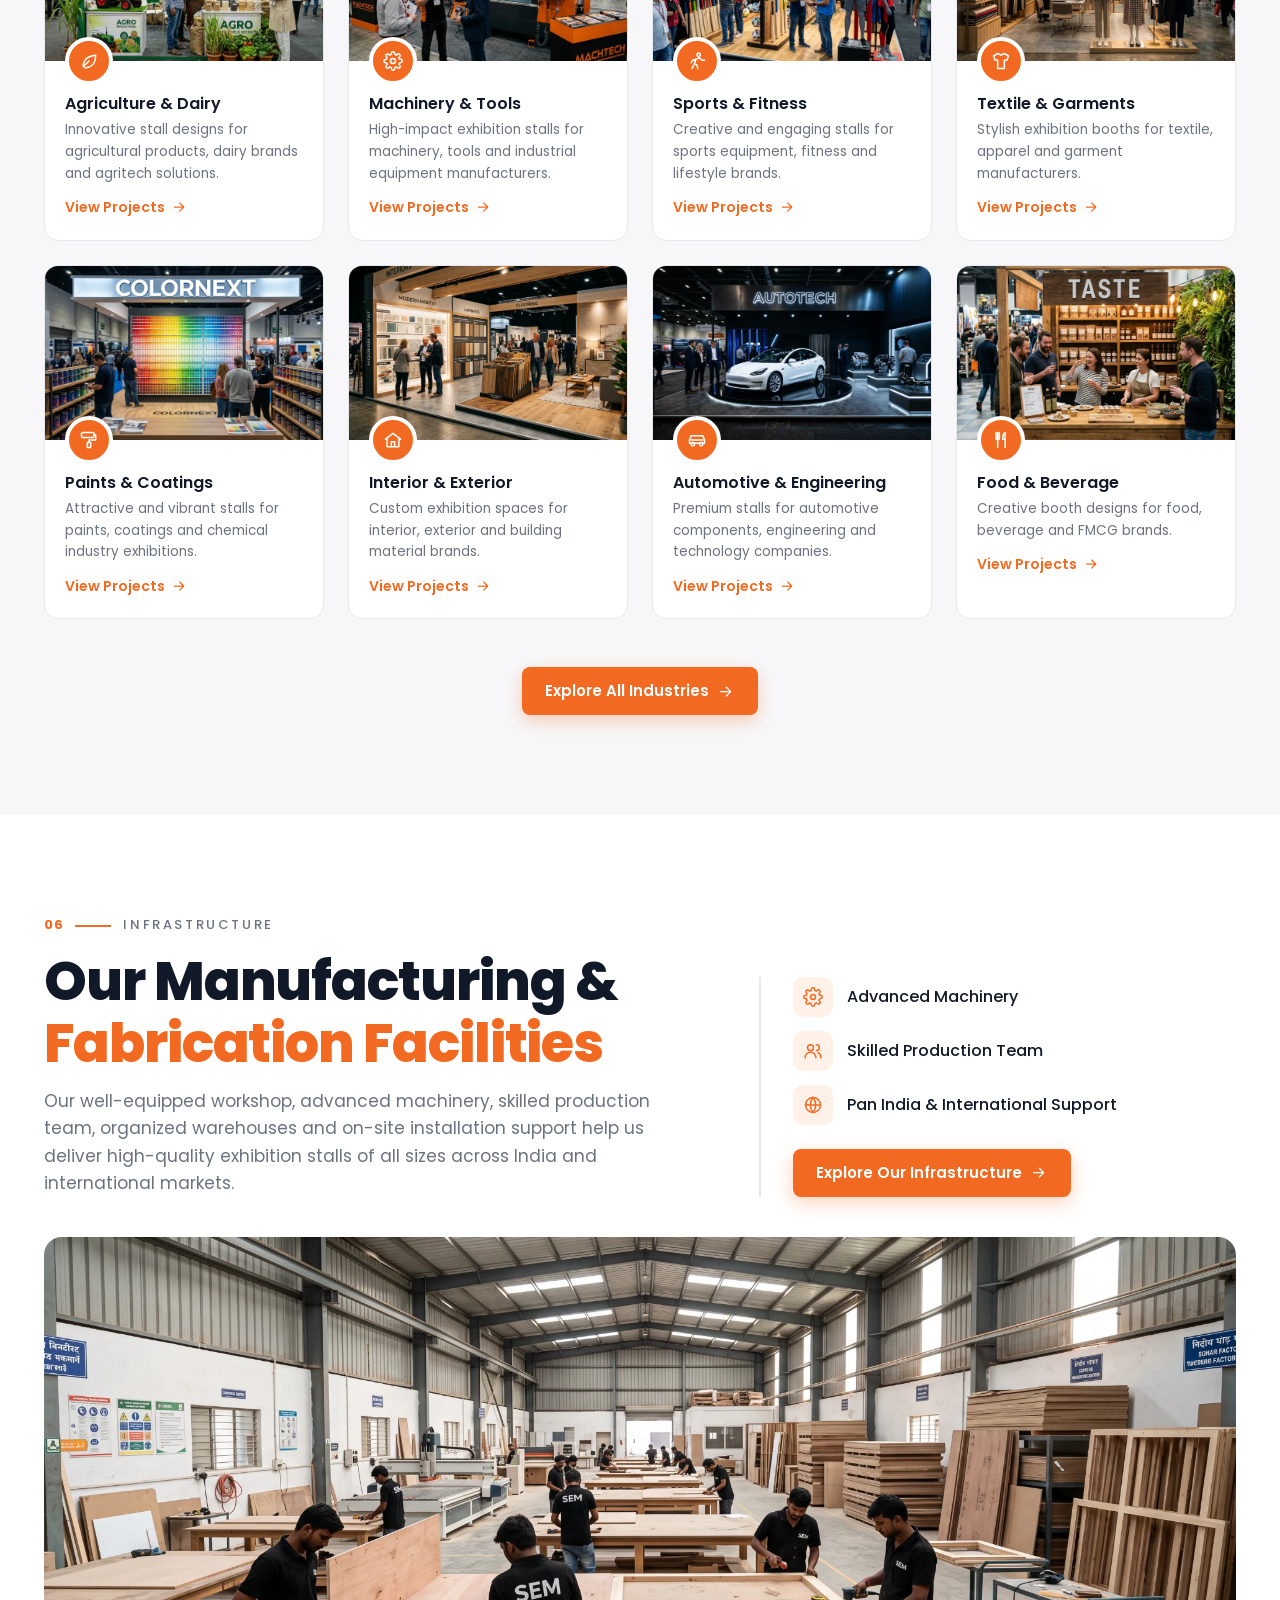
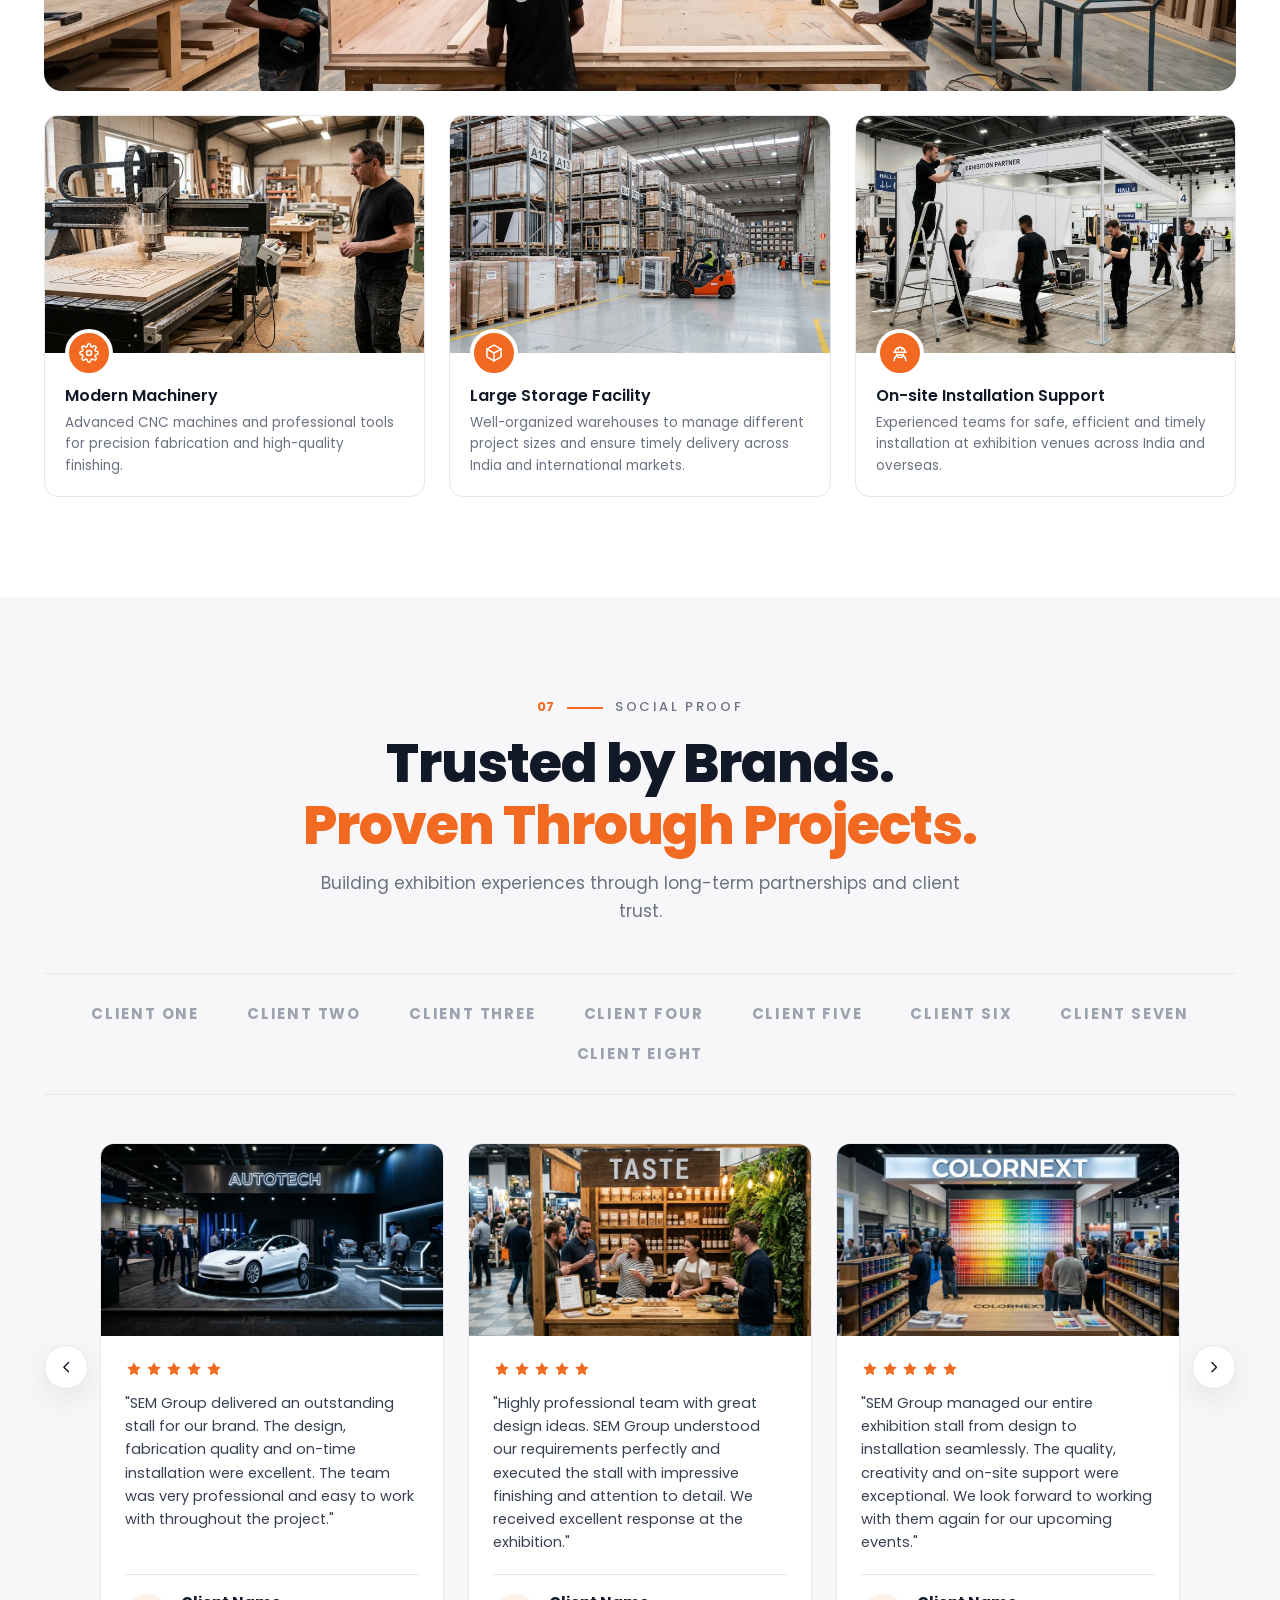
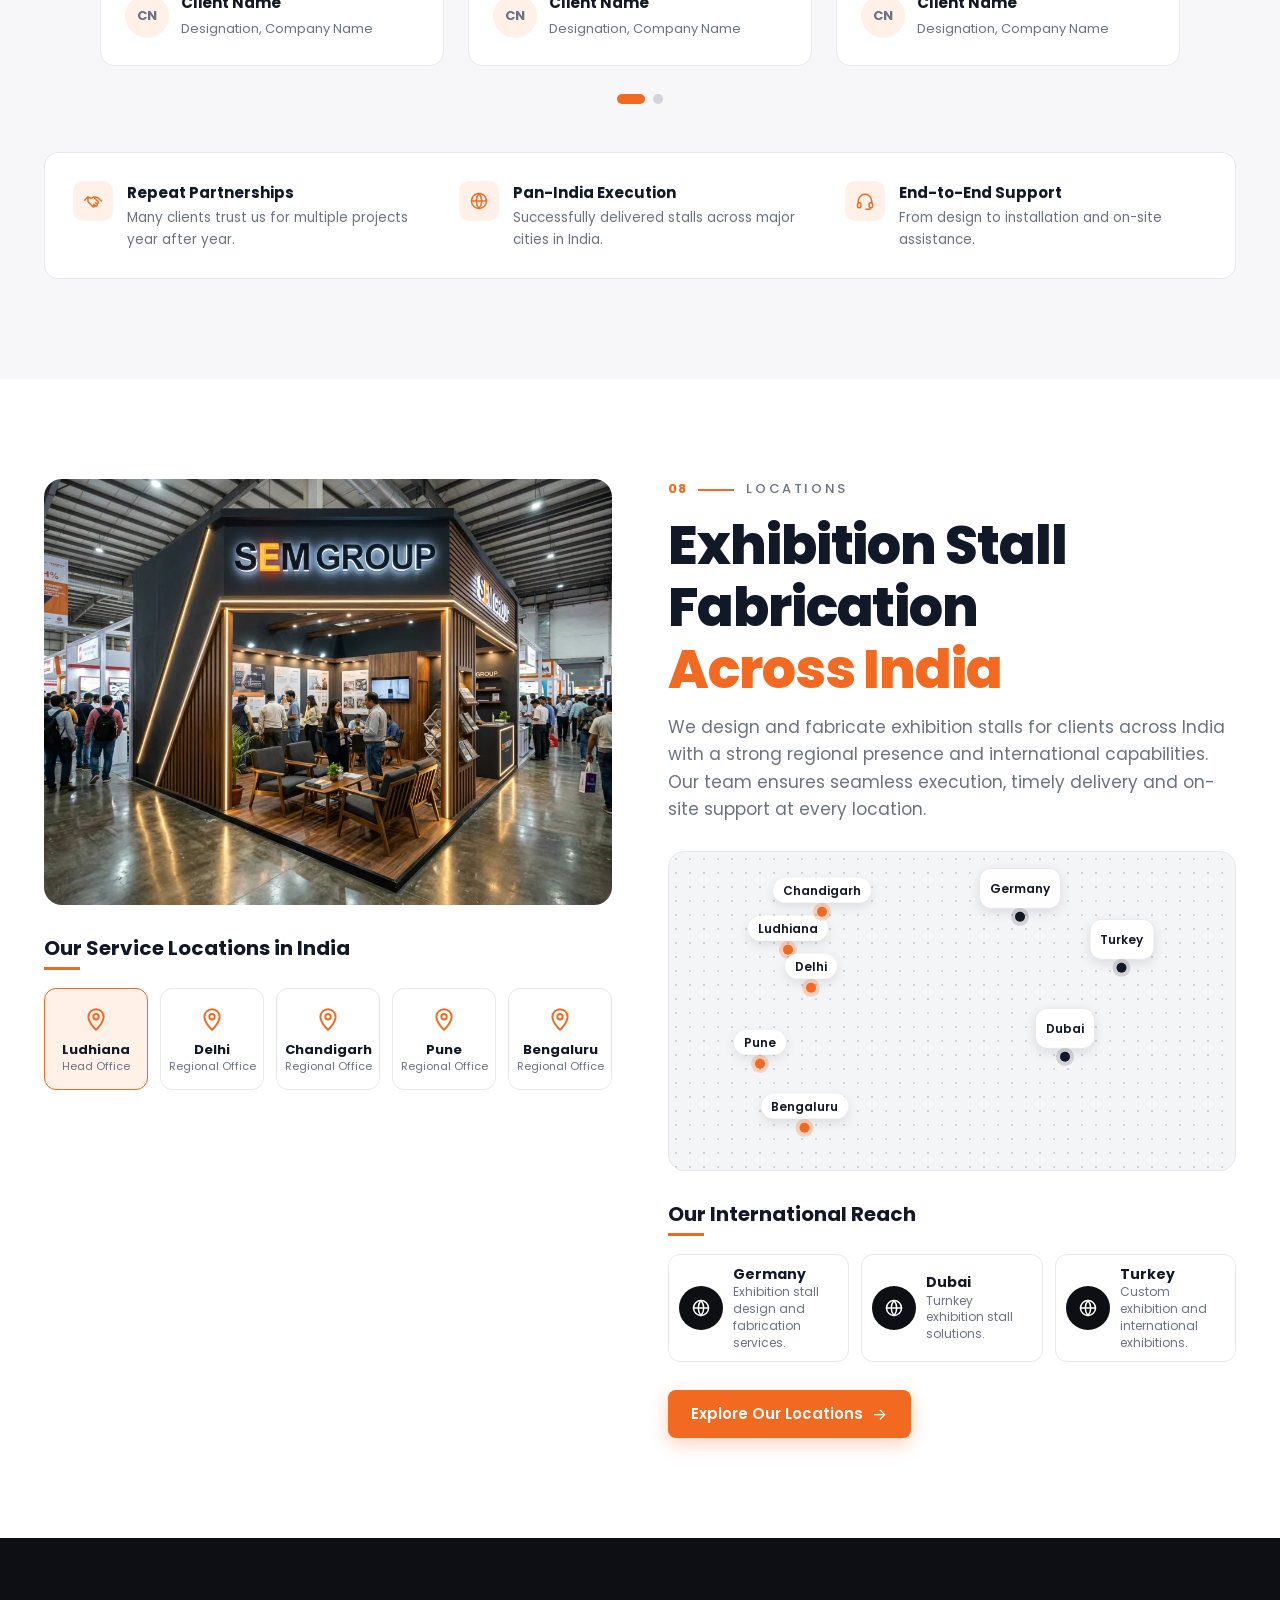
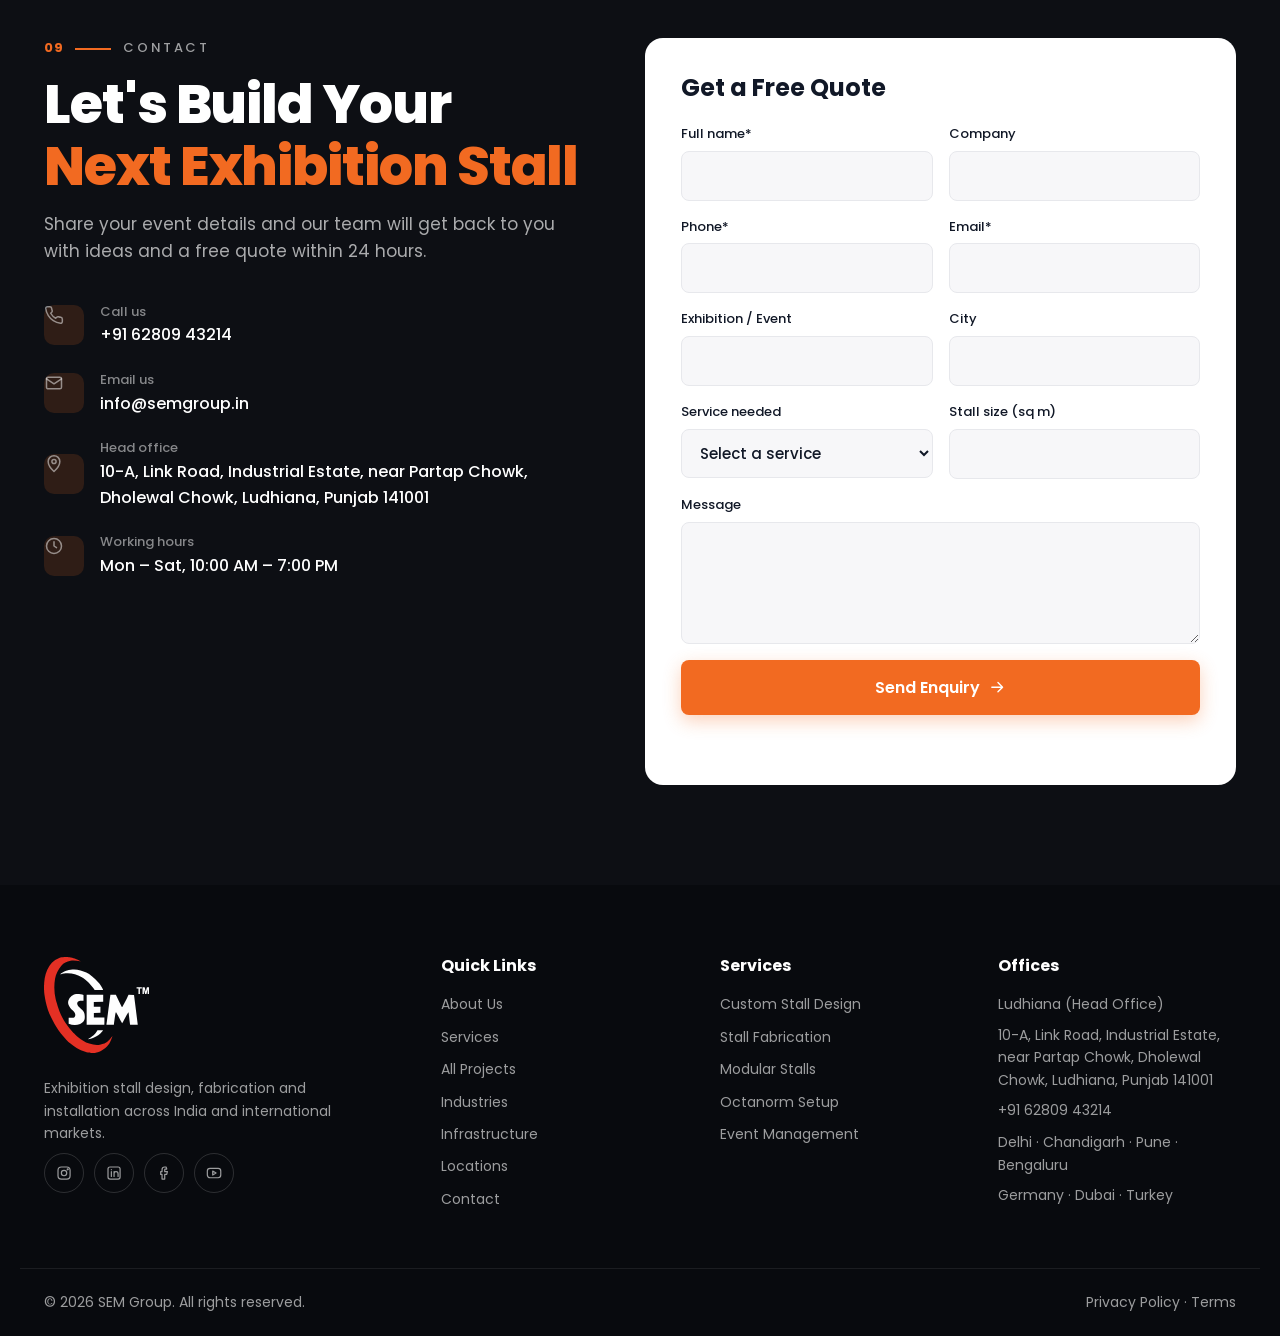
==== commit 77533577: "Add real contact details and social links Replace the placeholder phone, WhatsApp number, head offic" ====
--- a/index.html
+++ b/index.html
@@ -511,11 +511,11 @@
       <h2 class="section-title">Let's Build Your<br><span>Next Exhibition Stall</span></h2>
       <p class="section-sub">Share your event details and our team will get back to you with ideas and a free quote within 24 hours.</p>
 
-      <!-- TODO: real phone, email, address, hours -->
+      <!-- TODO: confirm email and working hours -->
       <ul class="contact-list">
-        <li><span class="icon-box sm"><svg class="icon"><use href="#i-phone"/></svg></span><div><span>Call us</span><a href="tel:+910000000000">+91 00000 00000</a></div></li>
+        <li><span class="icon-box sm"><svg class="icon"><use href="#i-phone"/></svg></span><div><span>Call us</span><a href="tel:+916280943214">+91 62809 43214</a></div></li>
         <li><span class="icon-box sm"><svg class="icon"><use href="#i-mail"/></svg></span><div><span>Email us</span><a href="mailto:info@semgroup.in">info@semgroup.in</a></div></li>
-        <li><span class="icon-box sm"><svg class="icon"><use href="#i-pin"/></svg></span><div><span>Head office</span>Address line, Ludhiana, Punjab</div></li>
+        <li><span class="icon-box sm"><svg class="icon"><use href="#i-pin"/></svg></span><div><span>Head office</span><a href="https://www.google.com/maps/search/?api=1&amp;query=10-A%2C%20Link%20Road%2C%20Industrial%20Estate%2C%20near%20Partap%20Chowk%2C%20Dholewal%20Chowk%2C%20Ludhiana%2C%20Punjab%20141001" target="_blank" rel="noopener">10-A, Link Road, Industrial Estate, near Partap Chowk, Dholewal Chowk, Ludhiana, Punjab 141001</a></div></li>
         <li><span class="icon-box sm"><svg class="icon"><use href="#i-clock"/></svg></span><div><span>Working hours</span>Mon – Sat, 10:00 AM – 7:00 PM</div></li>
       </ul>
     </div>
@@ -569,12 +569,11 @@
     <div class="footer-brand">
       <a href="#top" class="logo"><img src="images/logo-white.svg" alt="SEM Group"></a>
       <p>Exhibition stall design, fabrication and installation across India and international markets.</p>
-      <!-- TODO: real social links -->
       <div class="socials">
-        <a href="#" aria-label="Instagram"><svg class="icon"><use href="#i-insta"/></svg></a>
-        <a href="#" aria-label="LinkedIn"><svg class="icon"><use href="#i-linkedin"/></svg></a>
-        <a href="#" aria-label="Facebook"><svg class="icon"><use href="#i-facebook"/></svg></a>
-        <a href="#" aria-label="YouTube"><svg class="icon"><use href="#i-youtube"/></svg></a>
+        <a href="https://www.instagram.com/semgroup_/" target="_blank" rel="noopener" aria-label="Instagram"><svg class="icon"><use href="#i-insta"/></svg></a>
+        <a href="https://www.linkedin.com/in/sem-group-2b5b1b304/" target="_blank" rel="noopener" aria-label="LinkedIn"><svg class="icon"><use href="#i-linkedin"/></svg></a>
+        <a href="https://www.facebook.com/people/SEM-GROUP/100057381372500/" target="_blank" rel="noopener" aria-label="Facebook"><svg class="icon"><use href="#i-facebook"/></svg></a>
+        <a href="https://www.youtube.com/@semgroup1208" target="_blank" rel="noopener" aria-label="YouTube"><svg class="icon"><use href="#i-youtube"/></svg></a>
       </div>
     </div>
     <div>
@@ -587,7 +586,7 @@
     </div>
     <div>
       <h4>Offices</h4>
-      <p>Ludhiana (Head Office)</p><p>Delhi · Chandigarh · Pune · Bengaluru</p><p>Germany · Dubai · Turkey</p>
+      <p>Ludhiana (Head Office)</p><p>10-A, Link Road, Industrial Estate, near Partap Chowk, Dholewal Chowk, Ludhiana, Punjab 141001</p><p><a href="tel:+916280943214">+91 62809 43214</a></p><p>Delhi · Chandigarh · Pune · Bengaluru</p><p>Germany · Dubai · Turkey</p>
     </div>
   </div>
   <div class="container footer-bottom">
@@ -596,8 +595,7 @@
   </div>
 </footer>
 
-<!-- TODO: real WhatsApp number in international format, no + or spaces -->
-<a class="whatsapp-float" href="https://wa.me/910000000000" target="_blank" rel="noopener" aria-label="Chat on WhatsApp"><svg class="icon"><use href="#i-whatsapp"/></svg></a>
+<a class="whatsapp-float" href="https://wa.me/916280943214" target="_blank" rel="noopener" aria-label="Chat on WhatsApp"><svg class="icon"><use href="#i-whatsapp"/></svg></a>
 
 <div class="lightbox" id="lightbox" hidden>
   <button class="lightbox-close" aria-label="Close"><svg class="icon"><use href="#i-close"/></svg></button>
--- a/css/style.css
+++ b/css/style.css
@@ -684,6 +684,9 @@
 .loc-intro img, .loc-why img { width: 100%; object-fit: cover; border-radius: 14px; }
 .loc-intro img { aspect-ratio: 2 / 1; height: 100%; min-height: 260px; }
 .loc-intro p { margin-top: 12px; font-size: 15.5px; max-width: 68ch; }
+.loc-intro .loc-address { margin: 0 0 14px; font-weight: 500; color: var(--ink); line-height: 1.9; }
+.loc-address .icon { margin-right: 8px; color: var(--orange); vertical-align: -3px; }
+.loc-address a:hover { color: var(--orange); }
 .loc-why p { margin-top: 12px; font-size: 15.5px; max-width: 56ch; }
 .service-tiles { display: grid; grid-template-columns: repeat(9, minmax(0, 1fr)); gap: 12px; }
 .service-tile {
